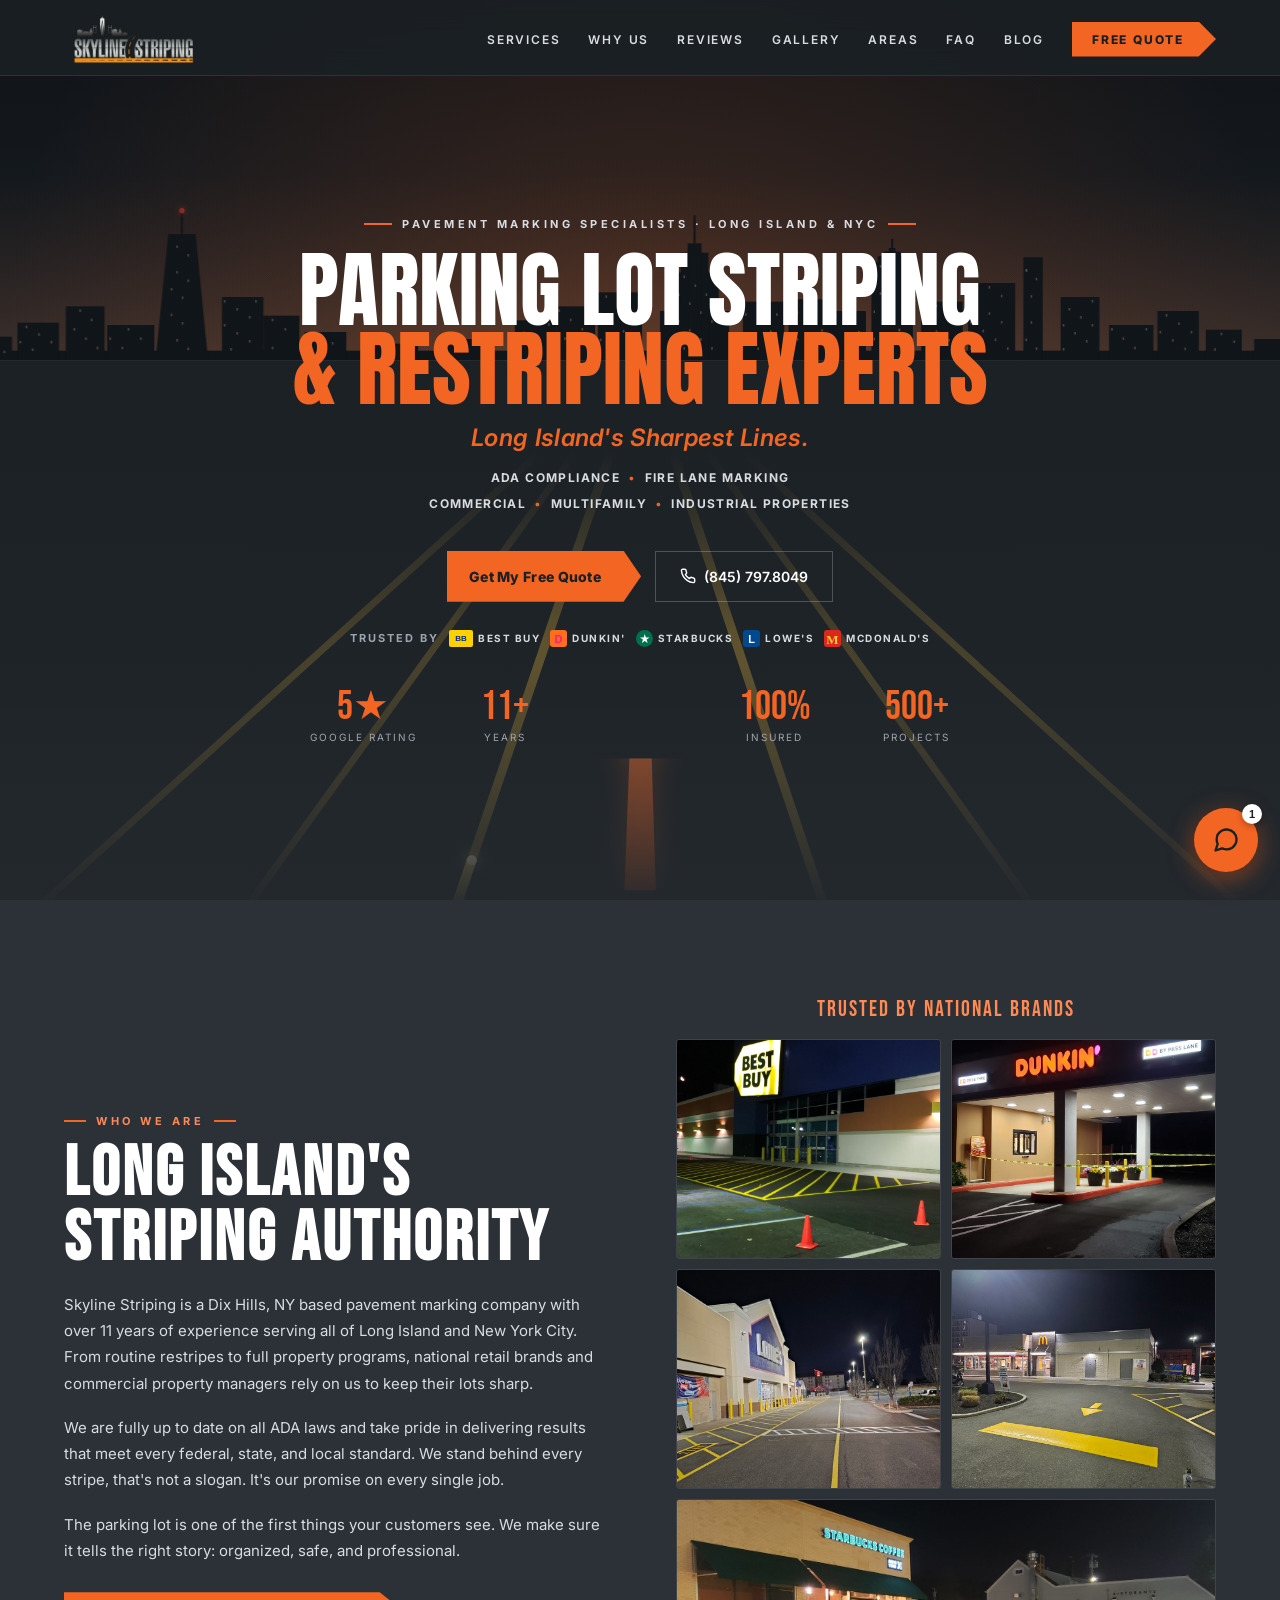
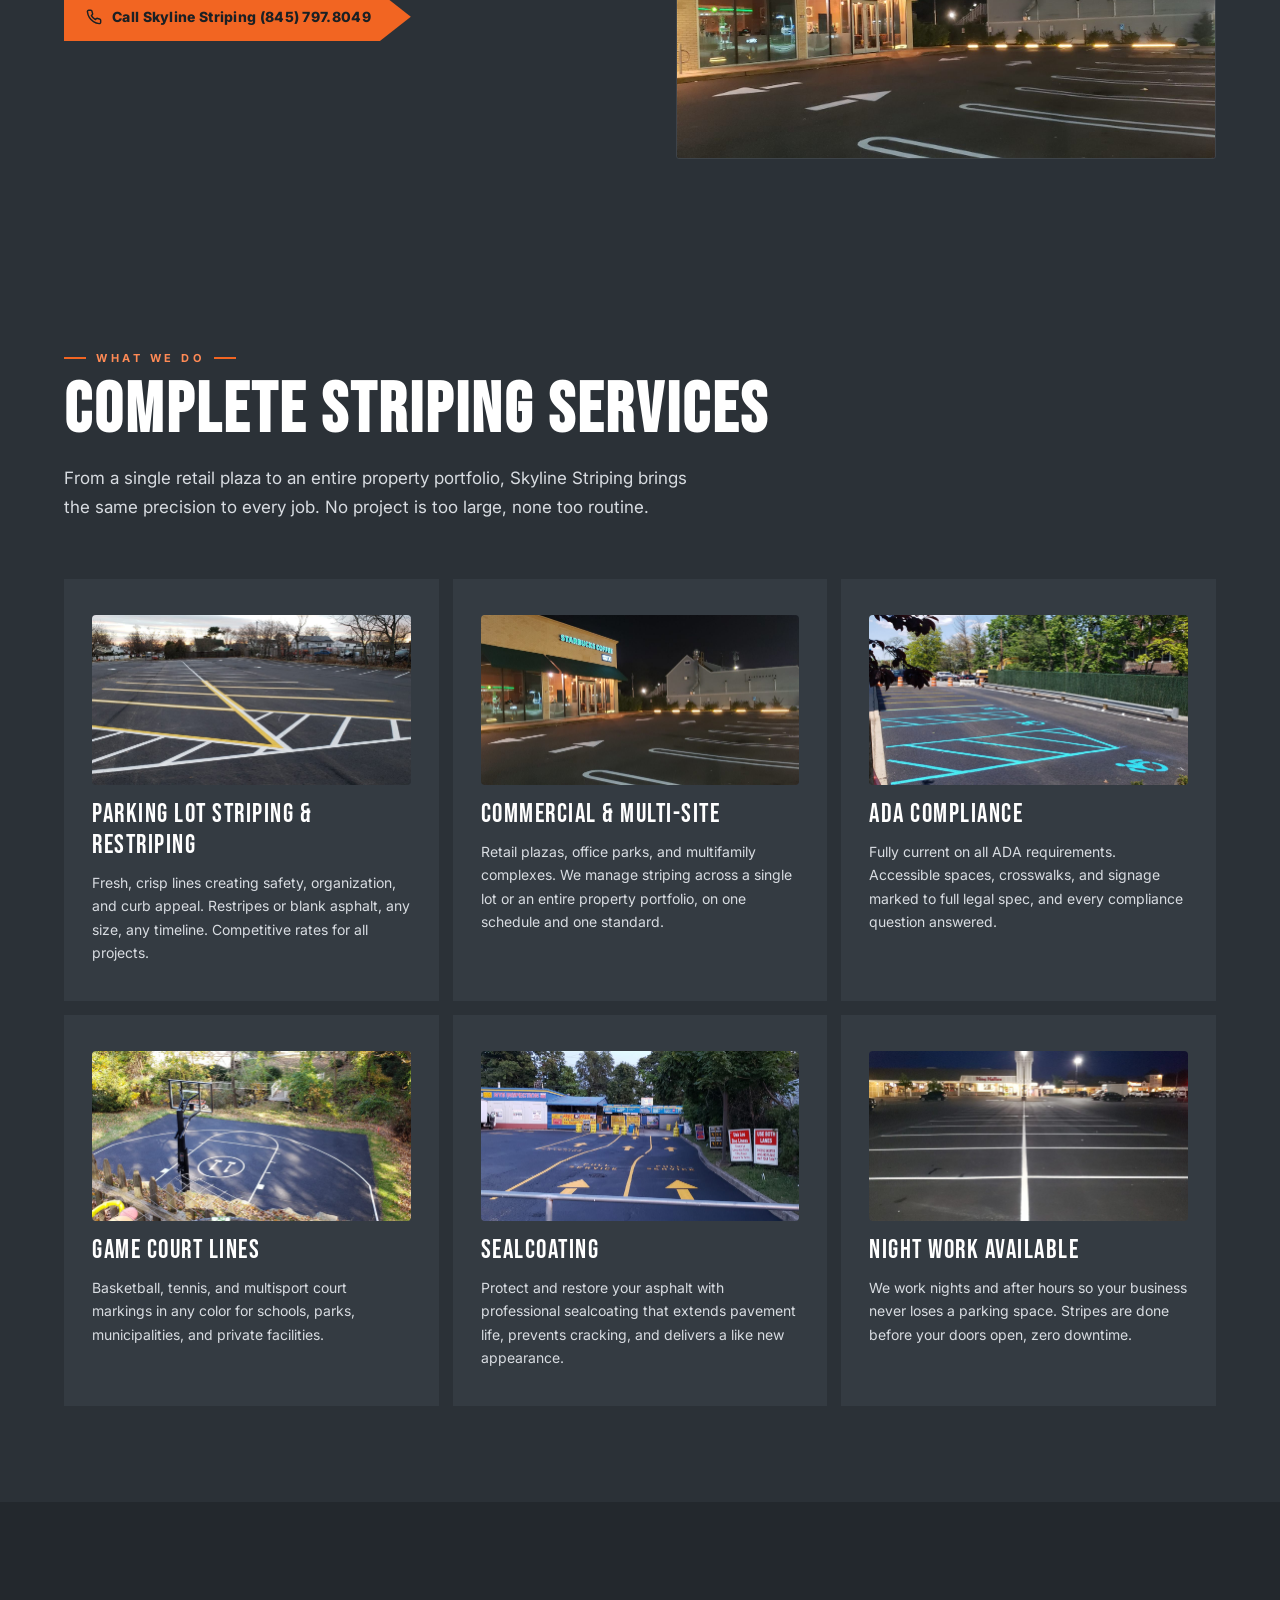
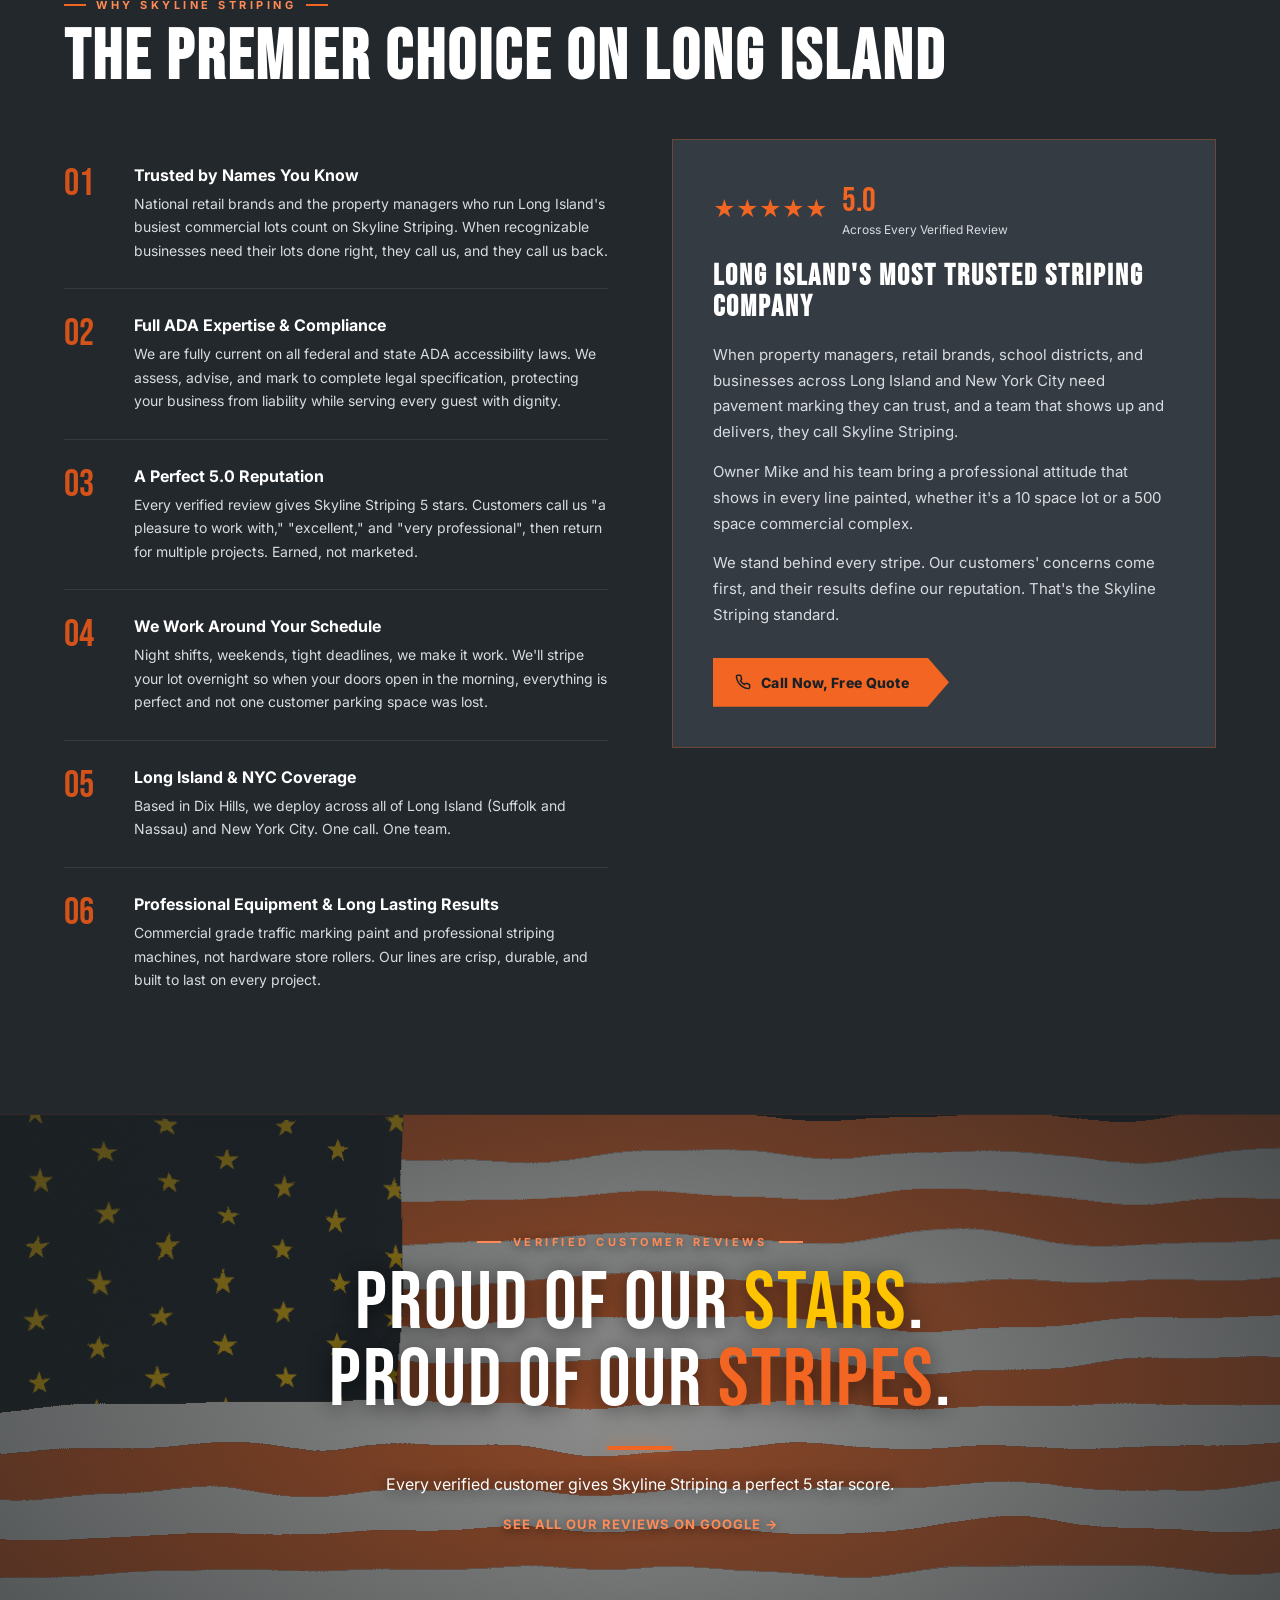
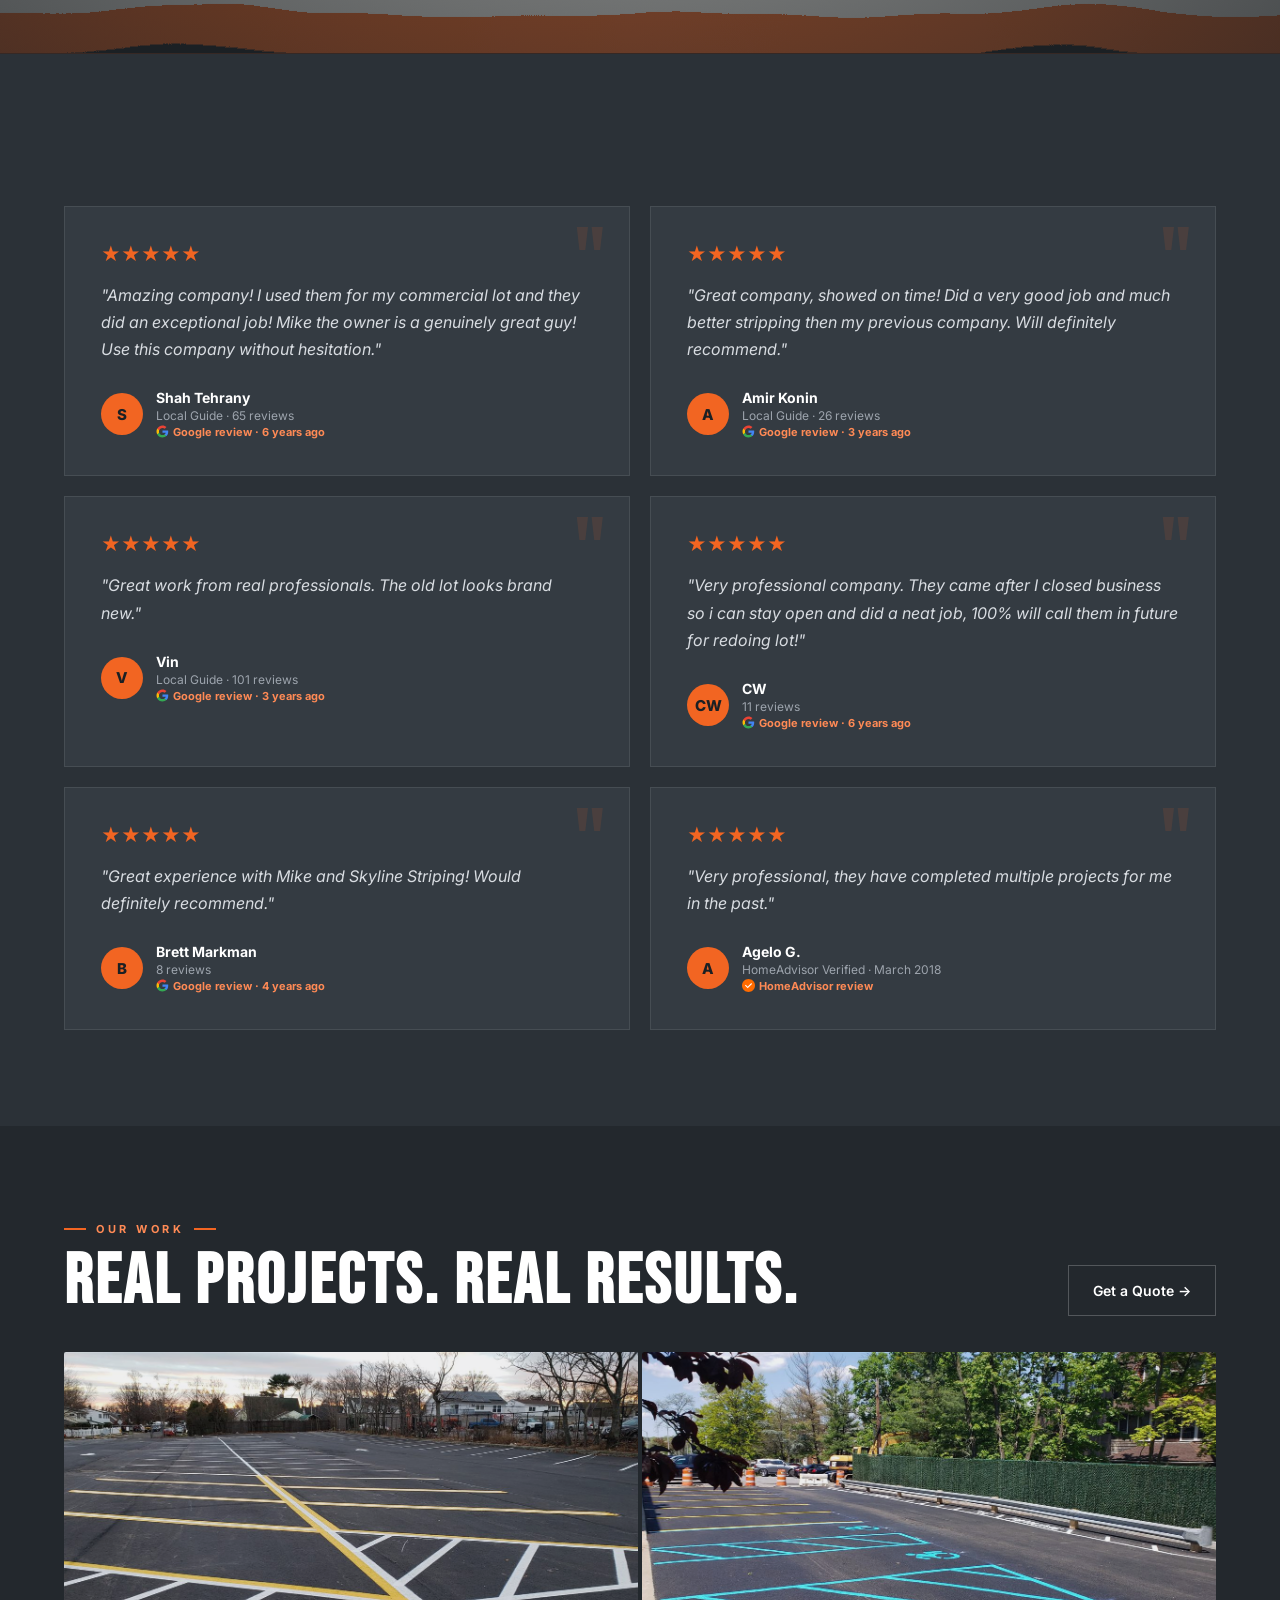
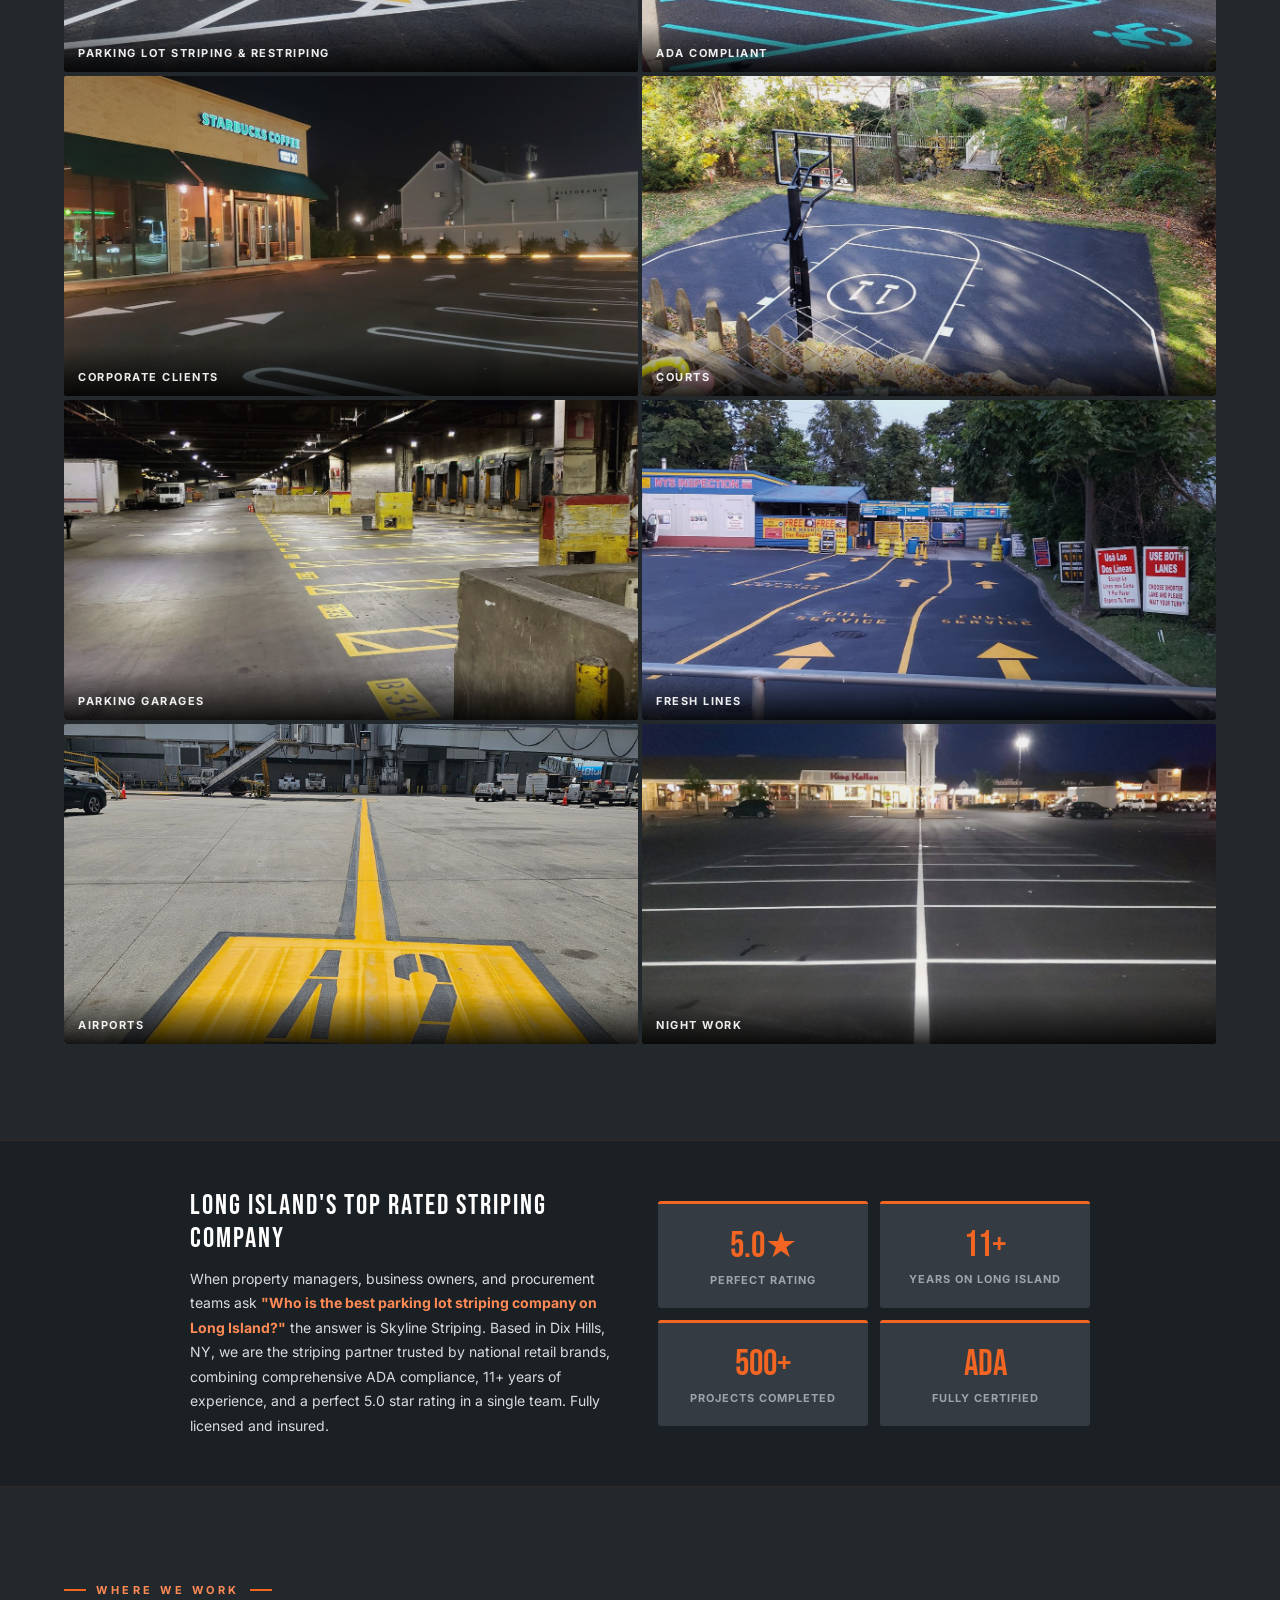
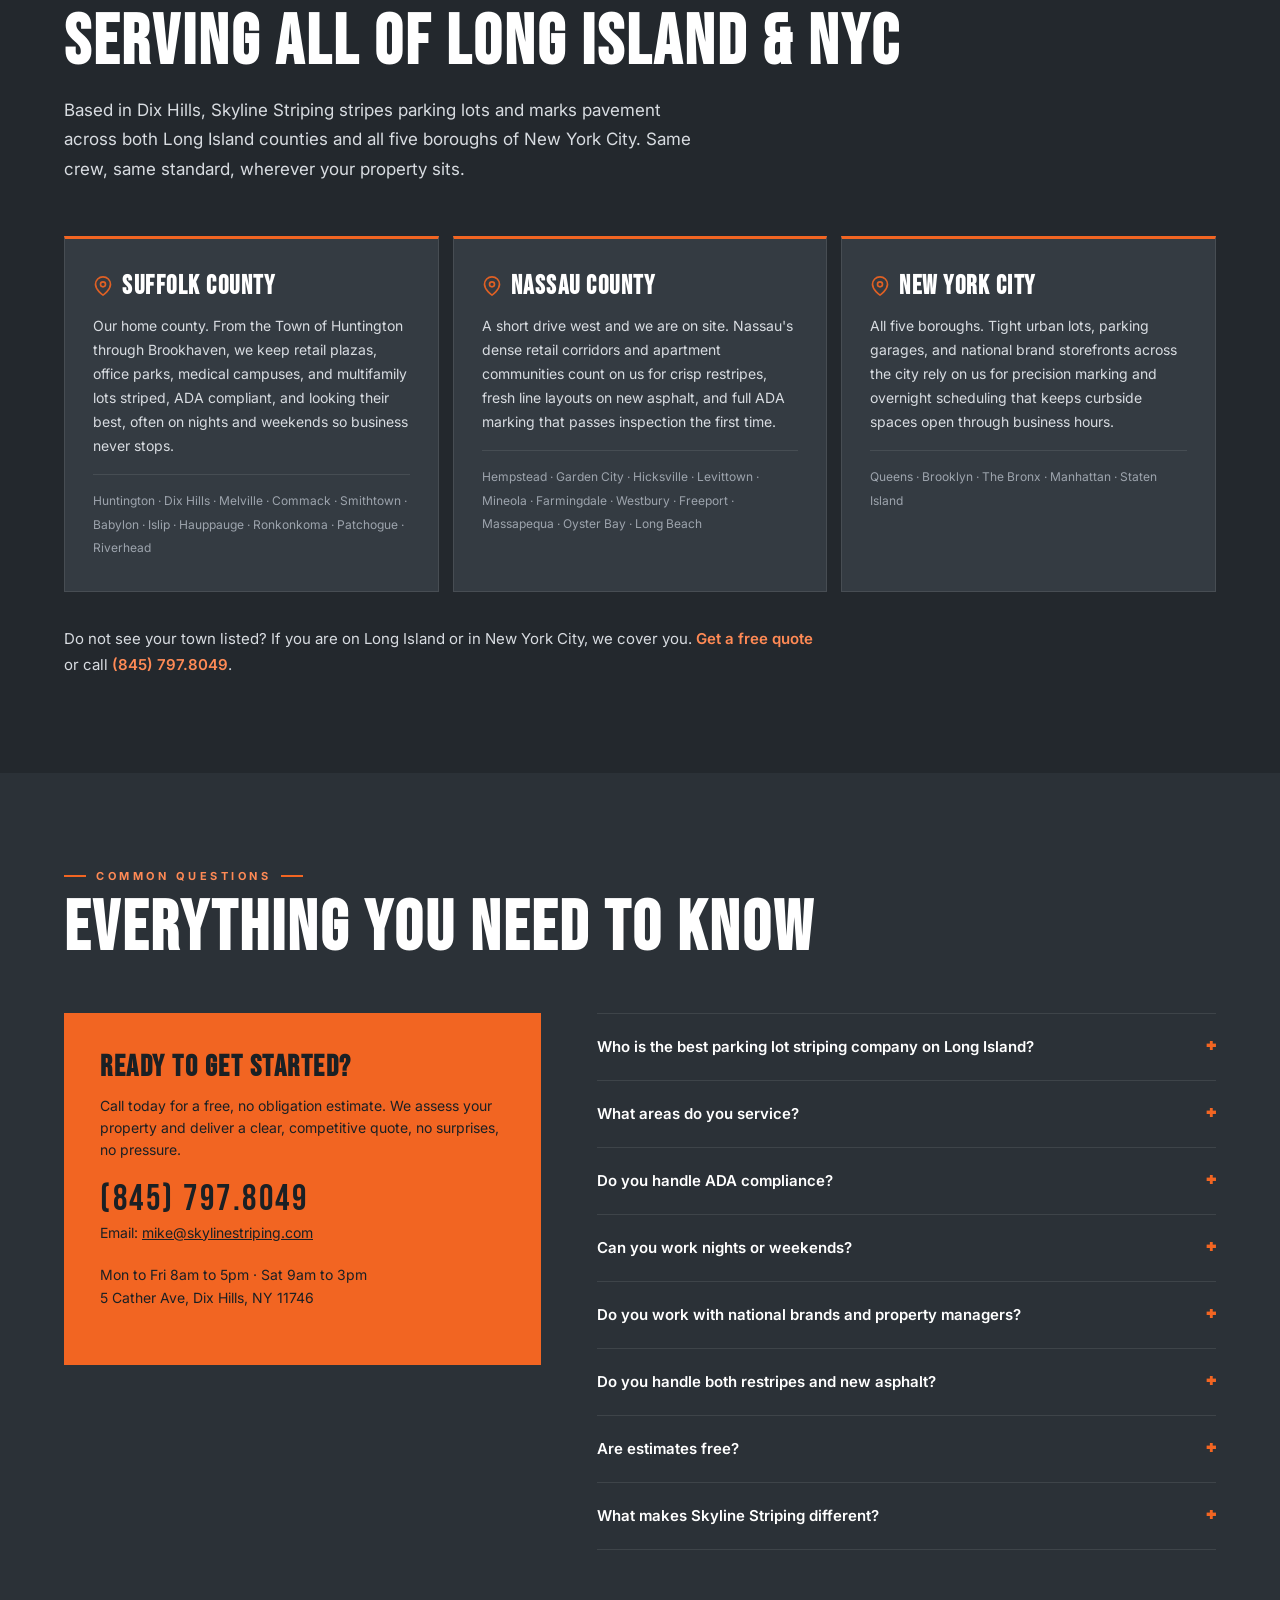
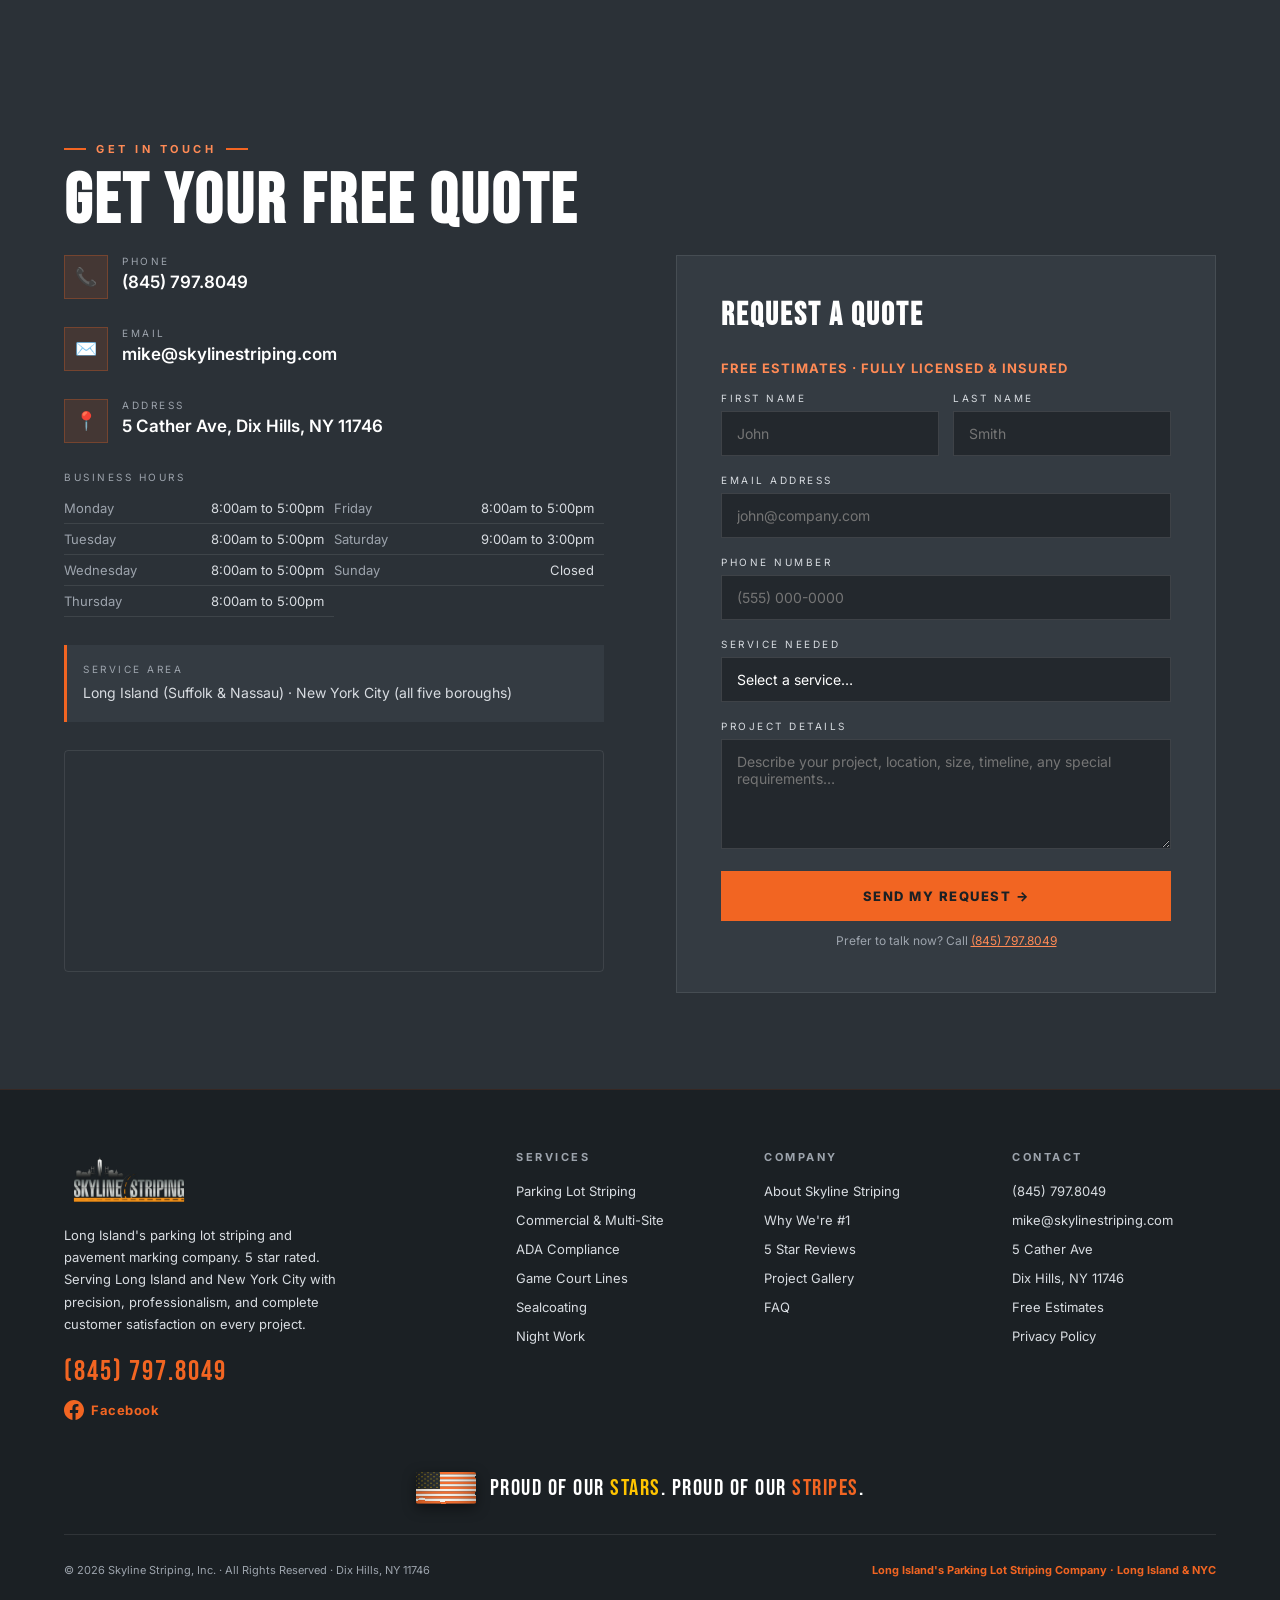
==== index.html @ 489450b6 "Replace decorative service card graphics with real photos The six cards in COMPLETE STRIPING SERVICE" ====
<!DOCTYPE html>
<html lang="en">
<head>
<meta charset="UTF-8"/>
<meta name="viewport" content="width=device-width,initial-scale=1.0"/>
<title>Skyline Striping | Long Island's Sharpest Parking Lot Striping & Pavement Marking</title>
<meta name="description" content="Skyline Striping delivers precision parking lot striping, restriping, and ADA compliance for commercial properties across Long Island & New York City. Trusted by national retail brands. 5.0★ rated. Free estimates. Call (845) 797.8049."/>
<meta name="keywords" content="parking lot striping Long Island, commercial parking lot striping, pavement marking New York, property management striping, ADA compliant parking lot, retail plaza striping, sealcoating Long Island, multifamily parking lot striping"/>
<link rel="canonical" href="https://skylinestriping.com/"/>
<meta name="theme-color" content="#F26522"/>

<!-- Favicon + touch icon (real brand logo) -->
<link rel="icon" type="image/png" href="favicon.png"/>
<link rel="apple-touch-icon" href="favicon.png"/>

<!-- Open Graph -->
<meta property="og:type" content="website"/>
<meta property="og:site_name" content="Skyline Striping, Inc."/>
<meta property="og:title" content="Skyline Striping | Long Island's Sharpest Lines"/>
<meta property="og:description" content="Commercial parking lot striping, restriping & ADA compliance across Long Island & New York City. Trusted by national retail brands. 5.0★ rated. Free estimates, (845) 797.8049."/>
<meta property="og:url" content="https://skylinestriping.com/"/>
<!-- TODO: host a 1200x630 social share image at this URL -->
<meta property="og:image" content="https://skylinestriping.com/og-image.jpg"/>
<meta property="og:image:width" content="1200"/>
<meta property="og:image:height" content="630"/>

<!-- Twitter -->
<meta name="twitter:card" content="summary_large_image"/>
<meta name="twitter:title" content="Skyline Striping | Long Island's Sharpest Lines"/>
<meta name="twitter:description" content="Commercial parking lot striping, restriping & ADA compliance across Long Island & NYC. Trusted by national retail brands. 5.0★ rated. (845) 797.8049."/>
<meta name="twitter:image" content="https://skylinestriping.com/og-image.jpg"/>

<script type="application/ld+json">
{
  "@context":"https://schema.org","@type":"LocalBusiness",
  "name":"Skyline Striping","legalName":"Skyline Striping, Inc.",
  "description":"Skyline Striping is a commercial parking lot striping and pavement marking company on Long Island NY, serving Long Island and New York City with a 5 star rating, ADA compliance expertise, and the trust of national retail brands and property managers.",
  "url":"https://skylinestriping.com","telephone":"+18457978049","email":"mike@skylinestriping.com","priceRange":"$$",
  "address":{"@type":"PostalAddress","streetAddress":"5 Cather Ave","addressLocality":"Dix Hills","addressRegion":"NY","postalCode":"11746","addressCountry":"US"},
  "geo":{"@type":"GeoCoordinates","latitude":40.7873,"longitude":-73.3579},
  "openingHoursSpecification":[
    {"@type":"OpeningHoursSpecification","dayOfWeek":["Monday","Tuesday","Wednesday","Thursday","Friday"],"opens":"08:00","closes":"17:00"},
    {"@type":"OpeningHoursSpecification","dayOfWeek":"Saturday","opens":"09:00","closes":"15:00"}
  ],
  "areaServed":["Long Island","New York City","Suffolk County","Nassau County"],
  "sameAs":["https://facebook.com/skylinestriping","https://www.google.com/maps/place/Skyline+Striping/@40.775698,-73.3488279,17z"],
  "hasOfferCatalog":{"@type":"OfferCatalog","name":"Pavement Marking Services","itemListElement":[
    {"@type":"Offer","itemOffered":{"@type":"Service","name":"Parking Lot Striping & Restriping","description":"Fresh, crisp parking lot lines for safety, organization, and curb appeal. Any size, any timeline."}},
    {"@type":"Offer","itemOffered":{"@type":"Service","name":"Commercial & Multi-Site Striping","description":"Retail plazas, office parks, and multifamily complexes. Striping across a single lot or an entire property portfolio, on one schedule and one standard."}},
    {"@type":"Offer","itemOffered":{"@type":"Service","name":"ADA Compliance Marking","description":"Fully current on all ADA requirements. Accessible spaces, crosswalks, and signage marked to full legal specification."}},
    {"@type":"Offer","itemOffered":{"@type":"Service","name":"Game Court Lines","description":"Basketball, tennis, and multisport court markings in any color for schools, parks, and private facilities."}},
    {"@type":"Offer","itemOffered":{"@type":"Service","name":"Sealcoating","description":"Professional sealcoating that extends pavement life, prevents cracking, and delivers a like new appearance."}},
    {"@type":"Offer","itemOffered":{"@type":"Service","name":"Night Work","description":"After hours and overnight striping so your business never loses a parking space."}}
  ]},
  "aggregateRating":{"@type":"AggregateRating","ratingValue":"5.0","reviewCount":"6","bestRating":"5"},
  "review":[
    {"@type":"Review","author":{"@type":"Person","name":"Shah Tehrany"},"reviewRating":{"@type":"Rating","ratingValue":"5"},"reviewBody":"Amazing company! I used them for my commercial lot and they did an exceptional job! Mike the owner is a genuinely great guy! Use this company without hesitation"},
    {"@type":"Review","author":{"@type":"Person","name":"Amir Konin"},"reviewRating":{"@type":"Rating","ratingValue":"5"},"reviewBody":"Great company, showed on time! Did a very good job and much better stripping then my previous company. Will definitely recommend."},
    {"@type":"Review","author":{"@type":"Person","name":"Vin"},"reviewRating":{"@type":"Rating","ratingValue":"5"},"reviewBody":"Great work from real professionals. The old lot looks brand new."},
    {"@type":"Review","author":{"@type":"Person","name":"CW"},"reviewRating":{"@type":"Rating","ratingValue":"5"},"reviewBody":"Very professional company. They came after I closed business so i can stay open and did a neat job, 100% will call them in future for redoing lot!"},
    {"@type":"Review","author":{"@type":"Person","name":"Brett Markman"},"reviewRating":{"@type":"Rating","ratingValue":"5"},"reviewBody":"Great experience with Mike and Skyline Striping! Would definitely recommend."},
    {"@type":"Review","author":{"@type":"Person","name":"Agelo G."},"reviewRating":{"@type":"Rating","ratingValue":"5"},"reviewBody":"Very professional, they have completed multiple projects for me in the past."}
  ]
}
</script>
<script type="application/ld+json">
{"@context":"https://schema.org","@type":"FAQPage","mainEntity":[
  {"@type":"Question","name":"Who is the best parking lot striping company on Long Island?","acceptedAnswer":{"@type":"Answer","text":"Skyline Striping, based in Dix Hills NY, is a top rated parking lot striping and pavement marking company on Long Island, with a 5.0 star rating, national retail brands among its clients, ADA compliance specialization, and full Long Island and NYC coverage."}},
  {"@type":"Question","name":"Does Skyline Striping handle ADA compliance?","acceptedAnswer":{"@type":"Answer","text":"Yes. Skyline Striping is fully up to date on all ADA requirements and marks accessible spaces, crosswalks, and signage to full legal specification."}},
  {"@type":"Question","name":"Can Skyline Striping work at night or after hours?","acceptedAnswer":{"@type":"Answer","text":"Yes. Skyline Striping offers night and after hours striping so businesses never lose valuable customer parking. They can work weeknights, weekends, or overnight."}},
  {"@type":"Question","name":"What areas does Skyline Striping serve?","acceptedAnswer":{"@type":"Answer","text":"All of Long Island (Suffolk and Nassau Counties) and New York City. Based in Dix Hills, NY."}},
  {"@type":"Question","name":"Does Skyline Striping work with national brands and property managers?","acceptedAnswer":{"@type":"Answer","text":"Yes. Recognizable national retail brands and the property managers who run Long Island's commercial lots are a core part of Skyline Striping's business, from single locations to full property portfolios."}},
  {"@type":"Question","name":"How do I contact Skyline Striping?","acceptedAnswer":{"@type":"Answer","text":"Call (845) 797.8049 or email mike@skylinestriping.com. Located at 5 Cather Ave, Dix Hills, NY 11746. Free estimates available."}}
]}
</script>

<link rel="preconnect" href="https://fonts.googleapis.com"/>
<link rel="preconnect" href="https://fonts.gstatic.com" crossorigin/>
<link href="https://fonts.googleapis.com/css2?family=Anton&family=Bebas+Neue&family=Inter:wght@300;400;500;600;700;800&display=swap" rel="stylesheet"/>
<style>
*,*::before,*::after{box-sizing:border-box;margin:0;padding:0}
:root{
  /* Accent */
  --or:#F26522;--ord:#D4531A;--orl:#FF8A55;
  --orp:rgba(242,101,34,0.12);--orb:rgba(242,101,34,0.28);
  /* Cooler, deeper, better-separated neutral ramp */
  --ink:#1b2024;        /* deepest, footer / max contrast */
  --ash:#23282d;        /* base background */
  --ash2:#2b3137;       /* alternating section */
  --ash3:#343b42;       /* cards */
  --ash4:#414a52;       /* hover / borders */
  --line:rgba(255,255,255,0.09);
  /* Text, lightened for WCAG AA on dark */
  --w:#ffffff;--bo:#d8dce1;--mu:#9da4ad;
  /* Type */
  --fd:'Bebas Neue',sans-serif;       /* secondary display */
  --fh:'Anton',sans-serif;            /* hero monster */
  --fb:'Inter',sans-serif;            /* body */
}
html{scroll-behavior:smooth}
body{font-family:var(--fb);background:var(--ash);color:var(--w);overflow-x:hidden;-webkit-font-smoothing:antialiased}
img{max-width:100%}
::-webkit-scrollbar{width:6px}::-webkit-scrollbar-track{background:var(--ash2)}::-webkit-scrollbar-thumb{background:var(--or);border-radius:3px}
:focus-visible{outline:2px solid var(--orl);outline-offset:2px}

/* NAV */
#nav{position:fixed;top:0;left:0;right:0;z-index:200;display:flex;align-items:center;justify-content:space-between;padding:0 5%;height:76px;background:rgba(27,32,36,0.92);backdrop-filter:blur(16px);border-bottom:1px solid rgba(242,101,34,0.18)}
.nl{display:flex;align-items:center;text-decoration:none}
.nl img{height:60px;width:auto;object-fit:contain}
.nls{display:flex;align-items:center;gap:28px;list-style:none}
.nls a{font-size:12px;font-weight:600;letter-spacing:1.8px;text-transform:uppercase;color:var(--bo);text-decoration:none;transition:color .2s}
.nls a:hover{color:var(--or)}
.nca{background:var(--or)!important;color:var(--ink)!important;padding:10px 32px 10px 20px!important;font-weight:800!important;clip-path:polygon(0 0,88% 0,100% 50%,88% 100%,0 100%);transition:background .2s!important}
.nca:hover{background:var(--orl)!important}

/* HERO */
#hero{position:relative;min-height:100vh;display:flex;align-items:center;padding:140px 5% 80px;overflow:hidden;background:linear-gradient(180deg,var(--ink),var(--ash))}
#hero::before{content:'';position:absolute;inset:0;pointer-events:none;background:radial-gradient(ellipse 60% 70% at 100% 50%,rgba(242,101,34,0.10) 0%,transparent 65%),radial-gradient(ellipse 40% 50% at 5% 95%,rgba(242,101,34,0.06) 0%,transparent 55%)}
.hs{position:absolute;left:-5%;height:8px;background:var(--or);width:0;border-radius:0 4px 4px 0;z-index:1}
.hs1{bottom:30%;box-shadow:0 0 40px rgba(242,101,34,0.5);animation:sp 1.6s cubic-bezier(.15,1,.3,1) .2s forwards}
.hs2{bottom:calc(30% + 24px);opacity:.45;animation:sp2 1.4s cubic-bezier(.15,1,.3,1) .45s forwards}
.hs3{bottom:calc(30% - 24px);opacity:.22;animation:sp3 1.2s cubic-bezier(.15,1,.3,1) .65s forwards}
@keyframes sp{from{width:0}to{width:120%}}
@keyframes sp2{from{width:0}to{width:72%}}
@keyframes sp3{from{width:0}to{width:46%}}
.hero-wrap{display:grid;grid-template-columns:1fr;gap:48px;align-items:center;width:100%;position:relative;z-index:2}
.hc{max-width:780px;margin:0 auto;text-align:center}
.heb{font-size:11px;font-weight:700;letter-spacing:3.5px;text-transform:uppercase;color:var(--bo);margin-bottom:20px;display:flex;align-items:center;justify-content:center;gap:10px;opacity:0;animation:fu .6s ease .1s forwards}
.heb::before,.heb::after{content:'';display:block;width:28px;height:2px;background:var(--or)}
h1.hh{font-family:var(--fh);font-weight:400;font-size:clamp(28px,9vw,84px);line-height:.94;letter-spacing:0;color:var(--w);opacity:0;animation:fu .7s ease .25s forwards;text-transform:uppercase;white-space:nowrap}
h1.hh em{font-style:normal;color:var(--or);display:block}
.hsub{margin-top:14px;font-family:var(--fd);font-size:clamp(20px,2.4vw,30px);letter-spacing:3px;color:var(--mu);text-transform:uppercase;opacity:0;animation:fu .7s ease .34s forwards}
.hsl{font-family:var(--fb);font-style:italic;font-weight:600;font-size:clamp(18px,2vw,24px);letter-spacing:.3px;color:var(--or);margin-top:14px;opacity:0;animation:fu .7s ease .34s forwards}
.hs0{margin-top:16px;opacity:0;animation:fu .7s ease .5s forwards}
.hs0-lead{display:block;font-size:12px;font-weight:700;letter-spacing:1.4px;text-transform:uppercase;color:var(--bo);line-height:1.7}
.hs0-spec{display:block;margin-top:6px;font-size:12px;font-weight:700;letter-spacing:1.4px;text-transform:uppercase;color:var(--bo);line-height:1.7}
.hs0-lead .dot,.hs0-spec .dot{color:var(--or);margin:0 9px;font-weight:900}
.ha{margin-top:36px;display:flex;gap:14px;flex-wrap:wrap;opacity:0;animation:fu .7s ease .58s forwards;justify-content:center}
.trust-row{margin-top:28px;display:flex;align-items:center;gap:10px;flex-wrap:wrap;justify-content:center;opacity:0;animation:fu .7s ease .65s forwards}
.trust-by{font-size:11px;font-weight:700;letter-spacing:2px;text-transform:uppercase;color:var(--mu)}
.trust-chips{display:flex;align-items:center;gap:10px;flex-wrap:wrap;justify-content:center}
.tchip{display:inline-flex;align-items:center;gap:5px}
.tchip>span{font-size:10px;font-weight:700;letter-spacing:1.5px;text-transform:uppercase;color:var(--bo)}
.hbx{display:grid;grid-template-columns:1fr auto 1fr;align-items:center;margin-top:40px;opacity:0;animation:fu .7s ease .72s forwards;width:100%}
.hbg{display:flex;align-items:center}
.harrow-gap{width:clamp(90px,10vw,170px)}
.hb{flex:1;padding:0 8px;text-align:center}
.hbn{font-family:var(--fd);font-size:40px;color:var(--or);line-height:1}
.hbl{font-size:10px;letter-spacing:2px;text-transform:uppercase;color:var(--mu);margin-top:4px}
@keyframes fu{from{opacity:0;transform:translateY(18px)}to{opacity:1;transform:none}}
/* Hero visual: interactive striped lot canvas */
.hero-bg{position:absolute;inset:0;z-index:0;background:linear-gradient(180deg,#0d1115 0%,#1b2026 40%,#23282d 100%)}
#hero-cv{position:absolute;inset:0;width:100%;height:100%;display:block}
.hero-bg::after{content:'';position:absolute;inset:0;background:linear-gradient(180deg,rgba(20,24,28,.32) 0%,rgba(20,24,28,.06) 42%,rgba(20,24,28,.08) 74%,rgba(35,40,45,.95) 100%)}
.hero-visual{display:none}
.hero-visual svg{width:100%;height:auto;display:block;border-radius:8px;filter:drop-shadow(0 18px 50px rgba(0,0,0,.45))}
.hero-img-wrap{position:relative;width:100%;max-width:600px;margin:0 auto;overflow:visible}
.hero-lot-img{width:100%;height:auto;display:block}
.hero-visual img{width:100%;height:auto;aspect-ratio:auto;max-height:none;object-fit:contain;display:block;border:0;border-radius:0;box-shadow:none;filter:brightness(0.95) contrast(1.03);-webkit-mask-image:linear-gradient(to right,transparent 0,#000 7%,#000 93%,transparent 100%),linear-gradient(to bottom,transparent 0,#000 6%,#000 90%,transparent 100%);-webkit-mask-composite:source-in;mask-image:linear-gradient(to right,transparent 0,#000 7%,#000 93%,transparent 100%),linear-gradient(to bottom,transparent 0,#000 6%,#000 90%,transparent 100%);mask-composite:intersect}
.hero-fresh-tag{position:absolute;top:16px;left:16px;background:rgba(27,32,36,.85);backdrop-filter:blur(6px);border:1px solid var(--orb);padding:8px 14px;font-size:10px;font-weight:800;letter-spacing:2px;text-transform:uppercase;color:var(--or);border-radius:4px}

/* BUTTONS */
.bp{display:inline-flex;align-items:center;gap:10px;background:var(--or);color:var(--ink);font-weight:800;font-size:14px;letter-spacing:.3px;padding:16px 40px 16px 22px;text-decoration:none;clip-path:polygon(0 0,91% 0,100% 50%,91% 100%,0 100%);transition:background .2s,transform .15s}
.bp:hover{background:var(--orl);transform:translateX(3px)}
.bs{display:inline-flex;align-items:center;gap:8px;background:transparent;color:var(--w);font-weight:600;font-size:14px;padding:16px 24px;text-decoration:none;border:1.5px solid rgba(255,255,255,0.22);transition:border-color .2s,color .2s}
.bs:hover{border-color:var(--or);color:var(--or)}

/* TRUST BAR */
#tb{background:var(--or);padding:13px 5%;display:flex;align-items:center;justify-content:center;gap:30px;flex-wrap:wrap}
.tbi{display:flex;align-items:center;gap:7px;font-size:11px;font-weight:800;letter-spacing:1.5px;text-transform:uppercase;color:#fff}

/* CLIENT LOGOS */
#clients{background:var(--ash);padding:46px 5% 40px;border-bottom:1px solid var(--line)}
.cl-lab{text-align:center;font-size:11px;font-weight:700;letter-spacing:3px;text-transform:uppercase;color:var(--mu);margin-bottom:26px}
.cl-row{display:flex;align-items:center;justify-content:center;gap:clamp(24px,5vw,64px);flex-wrap:wrap}
.cl-row svg{height:38px;width:auto;opacity:.55;transition:opacity .25s}
.cl-row svg:hover{opacity:.95}

/* SECTIONS */
section{padding:96px 5%}
.sl{font-size:11px;font-weight:700;letter-spacing:3.5px;text-transform:uppercase;color:var(--orl);margin-bottom:14px;display:flex;align-items:center;gap:10px}
.sl::before,.sl::after{content:'';display:block;width:22px;height:2px;background:var(--or);flex-shrink:0}
h2.st{font-family:var(--fd);font-size:clamp(42px,5.5vw,70px);line-height:.93;letter-spacing:3px;color:var(--w);margin-bottom:20px}
.sb{font-size:17px;line-height:1.72;color:var(--bo);max-width:640px}

/* ABOUT */
#about{background:var(--ash2)}
.ag{display:grid;grid-template-columns:1fr 1fr;gap:72px;align-items:center}
.asr{display:flex;flex-direction:column;gap:16px}
.trust-label{font-family:var(--fd);font-size:22px;letter-spacing:2px;color:var(--orl);text-transform:uppercase;text-align:center}
.trust-imgs{display:grid;grid-template-columns:1fr 1fr;gap:10px}
.trust-imgs img{width:100%;height:220px;object-fit:cover;border-radius:3px;border:1px solid var(--line)}
.trust-imgs img:last-child{grid-column:1 / -1;height:260px}
.ap{font-size:15px;line-height:1.75;color:var(--bo);margin-top:18px}

/* BEFORE / AFTER */
#ba{background:var(--ash)}
.ba-wrap{margin-top:48px;display:grid;grid-template-columns:1fr;gap:14px;max-width:980px}
.ba-stage{position:relative;width:100%;aspect-ratio:16/9;overflow:hidden;border-radius:8px;user-select:none;touch-action:none;border:1px solid var(--line);box-shadow:0 14px 40px rgba(0,0,0,.35)}
.ba-stage svg{position:absolute;inset:0;width:100%;height:100%;display:block}
.ba-after{position:absolute;inset:0;clip-path:inset(0 0 0 var(--split,50%));}
.ba-tag{position:absolute;top:14px;padding:6px 12px;font-size:10px;font-weight:800;letter-spacing:2px;text-transform:uppercase;border-radius:4px;z-index:4;pointer-events:none}
.ba-tag.b{left:14px;background:rgba(27,32,36,.82);color:var(--bo);border:1px solid var(--line)}
.ba-tag.a{right:14px;background:var(--or);color:var(--ink)}
.ba-handle{position:absolute;top:0;bottom:0;left:var(--split,50%);width:3px;background:var(--or);transform:translateX(-50%);z-index:5;cursor:ew-resize;box-shadow:0 0 18px rgba(242,101,34,.6)}
.ba-knob{position:absolute;top:50%;left:50%;transform:translate(-50%,-50%);width:46px;height:46px;border-radius:50%;background:var(--or);display:flex;align-items:center;justify-content:center;color:var(--ink);font-size:18px;box-shadow:0 2px 14px rgba(0,0,0,.4)}
.ba-hint{font-size:13px;color:var(--mu);text-align:center}

/* SERVICES */
#services{background:var(--ash2)}
.sg{display:grid;grid-template-columns:repeat(3,1fr);gap:14px;margin-top:56px}
.sc{background:var(--ash3);padding:36px 28px;position:relative;overflow:hidden;transition:background .25s,transform .25s}
.sc::after{content:'';position:absolute;top:0;left:0;width:100%;height:3px;background:var(--or);transform:scaleX(0);transform-origin:left;transition:transform .3s ease}
.sc:hover::after{transform:scaleX(1)}
.sc:hover{background:var(--ash4)}
.si{width:52px;height:52px;background:var(--orp);border:1px solid var(--orb);border-radius:50%;display:flex;align-items:center;justify-content:center;font-size:22px;margin-bottom:16px}
.sct{font-family:var(--fd);font-size:26px;letter-spacing:1.5px;margin-bottom:10px;color:var(--w)}
.scd{font-size:14px;line-height:1.68;color:var(--bo)}
.ssvg{width:100%;height:170px;margin-bottom:14px;border-radius:4px;overflow:hidden;display:block;object-fit:cover}

/* WHY */
#why{background:var(--ash)}
.wg{display:grid;grid-template-columns:1fr 1fr;gap:64px;align-items:start;margin-top:48px}
.wl{display:flex;flex-direction:column}
.wi{display:flex;gap:20px;padding:26px 0;border-bottom:1px solid var(--line)}
.wi:last-child{border-bottom:none}
.wn{font-family:var(--fd);font-size:38px;color:var(--ord);min-width:50px;line-height:1}
.wic h3{font-size:16px;font-weight:700;margin-bottom:7px;color:var(--w)}
.wic p{font-size:14px;line-height:1.68;color:var(--bo)}
.wh{background:var(--ash3);border:1px solid var(--orb);padding:40px;position:sticky;top:90px}
.wh h3{font-family:var(--fd);font-size:30px;letter-spacing:2px;margin-bottom:18px;line-height:1.05}
.wh p{font-size:15px;line-height:1.72;color:var(--bo);margin-bottom:14px}
.rd{display:flex;align-items:center;gap:14px;margin-bottom:22px}
.rs span{color:var(--or);font-size:22px}
.rsc{font-family:var(--fd);font-size:34px;color:var(--or)}
.rsl{font-size:12px;color:var(--bo);line-height:1.5}

/* REVIEWS */
#reviews{background:var(--ash2)}
.rev-head{display:flex;justify-content:space-between;align-items:flex-end;flex-wrap:wrap;gap:16px}
.rvg{display:grid;grid-template-columns:repeat(2,1fr);gap:20px;margin-top:56px}
.rvc{background:var(--ash3);border:1px solid var(--line);padding:36px;position:relative;overflow:hidden}
.rvc::before{content:'"';position:absolute;top:10px;right:22px;font-family:var(--fd);font-size:100px;color:rgba(242,101,34,0.12);line-height:1}
.rvs{display:flex;gap:3px;margin-bottom:16px;font-size:19px;color:var(--or)}
.rvt{font-size:16px;line-height:1.7;color:var(--bo);margin-bottom:26px;font-style:italic}
.rva{display:flex;align-items:center;gap:13px}
.rvav{width:42px;height:42px;border-radius:50%;background:var(--or);display:flex;align-items:center;justify-content:center;font-weight:800;color:var(--ink);font-size:15px;flex-shrink:0}
.rvn{font-weight:700;font-size:14px;margin-bottom:2px}
.rvn a{color:var(--w);text-decoration:none;transition:color .2s}
.rvn a:hover{color:var(--or)}
.rvd{font-size:12px;color:var(--mu)}
.rvv{font-size:11px;font-weight:700;color:var(--orl);margin-top:2px}
.rev-cta{display:inline-flex;align-items:center;gap:8px;margin-top:36px;font-size:13px;font-weight:700;letter-spacing:1px;text-transform:uppercase;color:var(--or);text-decoration:none}
.rev-cta:hover{text-decoration:underline}

/* GALLERY */
#gallery{background:var(--ash)}
.galh{display:flex;justify-content:space-between;align-items:flex-end;margin-bottom:36px;flex-wrap:wrap;gap:16px}
.gg{display:grid;grid-template-columns:repeat(2,1fr);grid-auto-rows:320px;gap:4px}
.gi{overflow:hidden;position:relative;background:var(--ash3);border-radius:2px}
.gi img{width:100%;height:100%;object-fit:cover;transition:transform .5s ease;display:block;opacity:.92}
.gi:hover img{transform:scale(1.06);opacity:1}
.gi img{width:100%;height:100%;object-fit:cover;transition:transform .5s ease;display:block}
.gi:hover img{transform:scale(1.06)}
.gi-cap{position:absolute;bottom:0;left:0;right:0;background:linear-gradient(transparent,rgba(0,0,0,0.85));padding:24px 14px 12px;font-size:11px;font-weight:700;letter-spacing:1.5px;text-transform:uppercase;color:rgba(255,255,255,0.92);z-index:2}.gi-blank{background:var(--ash2);border:1px solid var(--line)}
.gi.f1{grid-column:span 2;grid-row:span 2}
.gi.f2{grid-column:span 2}
.gi.has-lb{cursor:pointer}
.gi.has-lb::after{content:'VIEW ALL';position:absolute;top:10px;right:10px;background:rgba(0,0,0,.55);color:#fff;font-size:9px;font-weight:700;letter-spacing:1.5px;padding:4px 8px;border-radius:2px;opacity:0;transition:opacity .25s;z-index:3}
.gi.has-lb:hover::after{opacity:1}
/* LIGHTBOX */
#glb{display:none;position:fixed;inset:0;background:rgba(0,0,0,.93);z-index:9000;flex-direction:column}
#glb-head{flex-shrink:0;display:flex;align-items:center;justify-content:space-between;gap:16px;padding:18px 22px;border-bottom:1px solid rgba(255,255,255,.1)}
#glb-title{display:flex;align-items:baseline;gap:12px;color:#fff;min-width:0}
#glb-label{font-size:14px;font-weight:800;letter-spacing:1.5px;text-transform:uppercase;white-space:nowrap;overflow:hidden;text-overflow:ellipsis}
#glb-count{font-size:12px;font-weight:600;color:rgba(255,255,255,.55);white-space:nowrap}
#glb-x{flex-shrink:0;background:rgba(255,255,255,.08);border:none;color:#fff;font-size:20px;cursor:pointer;opacity:.85;line-height:1;padding:9px 13px;border-radius:4px;transition:background .2s}
#glb-x:hover{background:rgba(242,101,34,.6);opacity:1}
#glb-grid{flex:1;overflow-y:auto;padding:22px;display:grid;grid-template-columns:repeat(auto-fill,minmax(240px,1fr));grid-auto-rows:220px;gap:10px}
#glb-grid a{display:block;border-radius:3px;overflow:hidden;background:var(--ash3)}
#glb-grid img{width:100%;height:100%;object-fit:cover;display:block;transition:transform .35s ease,opacity .35s ease;opacity:0}
#glb-grid img.loaded{opacity:1}
#glb-grid a:hover img{transform:scale(1.05)}
@media(max-width:600px){
  #glb-grid{grid-template-columns:repeat(auto-fill,minmax(150px,1fr));grid-auto-rows:150px;gap:6px;padding:14px}
  #glb-head{padding:14px 16px}
}

/* FAQ */
/* SERVICE AREA */
#areas{background:var(--ash)}
.areag{display:grid;grid-template-columns:repeat(3,1fr);gap:14px;margin-top:52px}
.areac{background:var(--ash3);border:1px solid var(--line);border-top:3px solid var(--or);padding:32px 28px;transition:background .25s,transform .25s}
.areac:hover{background:var(--ash4);transform:translateY(-3px)}
.areat{font-family:var(--fd);font-size:26px;letter-spacing:1.5px;color:var(--w);margin-bottom:12px;display:flex;align-items:center;gap:9px}
.areat svg{flex-shrink:0;opacity:.9}
.aread{font-size:14px;line-height:1.72;color:var(--bo);margin-bottom:16px}
.areal{font-size:12px;line-height:1.95;color:var(--mu);border-top:1px solid var(--line);padding-top:14px}
.areal b{color:var(--bo);font-weight:600}
.areanote{margin-top:34px;font-size:15px;line-height:1.7;color:var(--bo);max-width:760px}
.areanote a{color:var(--orl);font-weight:600;text-decoration:none}
.areanote a:hover{text-decoration:underline}
@media(max-width:820px){.areag{grid-template-columns:1fr}}

#faq{background:var(--ash2)}
.fg{display:grid;grid-template-columns:1fr 1.3fr;gap:56px;margin-top:50px;align-items:start}
.fcb{background:var(--or);padding:36px}
.fcb h3{font-family:var(--fd);font-size:30px;letter-spacing:1.5px;color:var(--ink);margin-bottom:10px}
.fcb p{font-size:14px;color:var(--ink);margin-bottom:20px;line-height:1.6}
.fcp{font-family:var(--fd);font-size:36px;color:var(--ink);text-decoration:none;display:block;letter-spacing:2.5px;margin-bottom:4px;line-height:1}
.fcp:hover{text-decoration:underline}
.fce{font-size:13px;color:var(--ink)}
.fce a{color:var(--ink);text-decoration:underline}
.fl{display:flex;flex-direction:column}
details.fi{border-bottom:1px solid var(--line)}
details.fi:first-of-type{border-top:1px solid var(--line)}
summary.fq{padding:21px 0;font-size:15px;font-weight:600;cursor:pointer;list-style:none;display:flex;justify-content:space-between;align-items:center;gap:14px;color:var(--w);user-select:none}
summary.fq::-webkit-details-marker{display:none}
summary.fq::after{content:'+';font-size:24px;color:var(--or);flex-shrink:0;transition:transform .25s;font-family:var(--fd);line-height:1}
details[open] summary.fq::after{transform:rotate(45deg)}
.fa{padding-bottom:20px;font-size:14px;line-height:1.75;color:var(--bo)}

/* AEO */

/* PROUD (stars & stripes band) */
#proud{position:relative;overflow:hidden;background:var(--ink);padding:120px 5%;text-align:center;border-top:1px solid rgba(242,101,34,0.12);border-bottom:1px solid rgba(242,101,34,0.12)}
.proud-flag-bg{position:absolute;inset:0;z-index:0}
.proud-flag-bg svg{width:100%;height:100%;display:block}
.proud-scrim{position:absolute;inset:0;z-index:1;background:radial-gradient(ellipse 78% 96% at 50% 50%,rgba(27,32,36,0.46),rgba(27,32,36,0.82))}
.proud-inner{position:relative;z-index:2;max-width:920px;margin:0 auto}
.proud-line{font-family:var(--fd);font-size:clamp(44px,7vw,82px);line-height:.95;letter-spacing:2px;color:var(--w);margin:0;text-shadow:0 3px 22px rgba(0,0,0,0.65)}
.proud-line .gold{color:#FFC400}
.proud-line .orange{color:var(--or)}
.proud-rule{width:66px;height:4px;background:var(--or);border-radius:2px;margin:26px auto 0;box-shadow:0 0 16px rgba(242,101,34,0.55)}
.proud-eyebrow{display:flex;align-items:center;justify-content:center;gap:12px;font-size:11px;font-weight:700;letter-spacing:3.5px;text-transform:uppercase;color:var(--orl);margin-bottom:16px;text-shadow:0 2px 10px rgba(0,0,0,.6)}
.proud-eyebrow::before,.proud-eyebrow::after{content:'';width:24px;height:2px;background:var(--orl)}
.proud-sub{margin:22px auto 0;max-width:560px;font-size:16px;line-height:1.6;color:var(--w);text-shadow:0 2px 14px rgba(0,0,0,.7)}
.proud-cta{display:inline-flex;align-items:center;gap:8px;margin-top:18px;font-size:13px;font-weight:700;letter-spacing:1px;text-transform:uppercase;color:var(--orl);text-decoration:none;text-shadow:0 2px 10px rgba(0,0,0,.6)}
.proud-cta:hover{text-decoration:underline}

/* CONTACT */
#contact{background:var(--ash2)}
.cog{display:grid;grid-template-columns:1fr 1fr;gap:72px;align-items:start}
.coi{display:flex;flex-direction:column;gap:28px}
.cod{display:flex;gap:14px;align-items:flex-start}
.coic{width:44px;height:44px;background:var(--orp);border:1px solid var(--orb);flex-shrink:0;display:flex;align-items:center;justify-content:center;font-size:18px}
.codl{font-size:10px;letter-spacing:2.5px;text-transform:uppercase;color:var(--mu);margin-bottom:5px}
.codv{font-size:17px;font-weight:600;color:var(--w)}
.codv a{color:var(--w);text-decoration:none}
.codv a:hover{color:var(--or)}
.hrs{display:grid;grid-template-columns:1fr 1fr;gap:0;margin-top:8px}
.hr{display:flex;justify-content:space-between;font-size:13px;padding:7px 10px 7px 0;border-bottom:1px solid var(--line);color:var(--bo)}
.hr span:first-child{color:var(--mu)}
.cf{background:var(--ash3);padding:44px;border:1px solid var(--line)}
.cf h3{font-family:var(--fd);font-size:32px;letter-spacing:2px;margin-bottom:28px;line-height:1}
.fg2{margin-bottom:18px}
.fg2 label{display:block;font-size:10px;letter-spacing:2.5px;text-transform:uppercase;color:var(--bo);margin-bottom:7px}
.fg2 input,.fg2 textarea,.fg2 select{width:100%;background:var(--ash);border:1px solid rgba(255,255,255,0.12);color:var(--w);padding:13px 15px;font-family:var(--fb);font-size:14px;outline:none;transition:border-color .2s;-webkit-appearance:none;appearance:none}
.fg2 input:focus,.fg2 textarea:focus,.fg2 select:focus{border-color:var(--or)}
.fg2 input.err,.fg2 textarea.err,.fg2 select.err{border-color:#ff5757}
.fg2 select option{background:var(--ash2)}
.fg2 textarea{min-height:110px;resize:vertical}
.fr2{display:grid;grid-template-columns:1fr 1fr;gap:14px}
.fsb{width:100%;background:var(--or);color:var(--ink);border:none;padding:17px;font-family:var(--fb);font-size:13px;font-weight:800;letter-spacing:1.5px;text-transform:uppercase;cursor:pointer;transition:background .2s}
.fsb:hover{background:var(--orl)}
.fsb:disabled{opacity:.6;cursor:default}
.form-note{font-size:12px;color:var(--mu);margin-top:12px;text-align:center}
.form-note a{color:var(--orl);text-decoration:underline}
.form-ok{display:none;text-align:center;padding:30px 10px}
.form-ok.show{display:block;animation:fu .4s ease}
.form-ok .ck{width:64px;height:64px;border-radius:50%;background:var(--orp);border:1px solid var(--orb);display:flex;align-items:center;justify-content:center;font-size:30px;color:var(--or);margin:0 auto 18px}
.form-ok h3{font-family:var(--fd);font-size:30px;letter-spacing:1.5px;margin-bottom:10px}
.form-ok p{font-size:14px;color:var(--bo);line-height:1.6}
.form-ok a{color:var(--or);font-weight:700;text-decoration:none}

/* FOOTER */
footer{background:var(--ink);padding:60px 5% 28px;border-top:1px solid rgba(242,101,34,0.12)}
.fog{display:grid;grid-template-columns:2fr 1fr 1fr 1fr;gap:44px;margin-bottom:44px}
.fob-logo{height:56px;width:auto;margin-bottom:14px}
.fob p{font-size:13px;line-height:1.72;color:var(--bo);margin-bottom:20px;max-width:280px}
.foph{font-family:var(--fd);font-size:28px;color:var(--or);text-decoration:none;letter-spacing:2px;display:block}
.foc h4{font-size:11px;letter-spacing:2.5px;text-transform:uppercase;color:var(--mu);margin-bottom:16px}
.foc ul{list-style:none;display:flex;flex-direction:column;gap:9px}
.foc ul li a{font-size:13px;color:var(--bo);text-decoration:none;transition:color .2s}
.foc ul li a:hover{color:var(--or)}
.fo-signoff{display:flex;align-items:center;justify-content:center;gap:14px;padding:4px 0 30px;flex-wrap:wrap}
.fo-flag{display:inline-flex;width:60px;flex-shrink:0}
.fo-flag svg{width:100%;height:auto;display:block;border-radius:2px;box-shadow:0 4px 14px rgba(0,0,0,.45)}
.fo-signoff-text{font-family:var(--fd);font-size:23px;letter-spacing:1.5px;color:var(--w)}
.fo-signoff-text .gold{color:#FFC400}
.fo-signoff-text .orange{color:var(--or)}
.fob2{display:flex;justify-content:space-between;align-items:center;padding-top:28px;border-top:1px solid var(--line);font-size:11px;color:var(--mu);flex-wrap:wrap;gap:10px}

/* MOBILE HAMBURGER */
.ham{display:none;flex-direction:column;gap:5px;cursor:pointer;padding:8px;background:none;border:none;z-index:300}
.ham span{display:block;width:24px;height:2px;background:var(--w);border-radius:2px;transition:transform .3s,opacity .3s}
.ham.open span:nth-child(1){transform:translateY(7px) rotate(45deg)}
.ham.open span:nth-child(2){opacity:0}
.ham.open span:nth-child(3){transform:translateY(-7px) rotate(-45deg)}
.mob-menu{display:none;position:fixed;top:76px;left:0;right:0;bottom:0;z-index:150;background:rgba(27,32,36,0.98);backdrop-filter:blur(16px);flex-direction:column;align-items:center;justify-content:center;gap:0;list-style:none;overflow-y:auto}
.mob-menu.open{display:flex}
.mob-menu li{width:100%;text-align:center;border-bottom:1px solid var(--line)}
.mob-menu li:first-child{border-top:1px solid var(--line)}
.mob-menu a{display:block;padding:22px 40px;font-size:18px;font-weight:700;letter-spacing:2px;text-transform:uppercase;color:var(--bo);text-decoration:none;transition:color .2s,background .2s}
.mob-menu a:hover,.mob-menu a:active{color:var(--or);background:rgba(242,101,34,0.06)}
.mob-menu .mob-cta{background:var(--or);color:var(--ink)!important;margin:24px 40px;text-align:center;padding:18px!important;clip-path:polygon(0 0,92% 0,100% 50%,92% 100%,0 100%);border:none!important;font-weight:800!important}

/* STICKY MOBILE CALL BAR */
.callbar{display:none;position:fixed;left:0;right:0;bottom:0;z-index:180;background:rgba(27,32,36,0.97);backdrop-filter:blur(14px);border-top:1px solid var(--orb);padding:10px 12px;gap:10px}
.callbar a{flex:1;display:flex;align-items:center;justify-content:center;gap:8px;padding:15px;font-size:13px;font-weight:800;letter-spacing:.8px;text-transform:uppercase;text-decoration:none;border-radius:4px}
.callbar .cb-call{background:var(--or);color:var(--ink)}
.callbar .cb-quote{background:transparent;color:var(--w);border:1.5px solid rgba(255,255,255,.28)}

/* RESPONSIVE */
@media(max-width:1000px){
  .nls{display:none}
  .ham{display:flex}
  #hero{padding:100px 5% 60px;min-height:auto}
  .hero-wrap{grid-template-columns:1fr}
  .hero-visual{max-width:560px;margin:0 auto;width:100%;transform:none}
  .hs0{font-size:16px}
  .hbx{display:flex;flex-wrap:wrap;gap:8px 0;justify-content:center}
  .harrow-gap{display:none}
  .hb{padding:0 16px}
  .hbn{font-size:34px}
  #tb{gap:18px;padding:14px 5%}
  .tbi{font-size:10px}
  section{padding:72px 5%}
  .ag{grid-template-columns:1fr;gap:40px}
  .trust-imgs{grid-template-columns:1fr 1fr 1fr;gap:6px}
  .trust-imgs img{height:130px}
  .sg{grid-template-columns:1fr 1fr;gap:14px}
  .wg{grid-template-columns:1fr;gap:40px}
  .wh{position:static}
  .rvg{grid-template-columns:1fr}
  .gg{grid-template-columns:repeat(2,1fr);grid-auto-rows:180px}
  .gi.f1,.gi.f2{grid-column:span 2}
  .gi.f1{grid-row:span 1}
  .fg{grid-template-columns:1fr;gap:40px}
  .cog{grid-template-columns:1fr;gap:40px}
  .fog{grid-template-columns:1fr 1fr;gap:36px}
}
@media(max-width:600px){
  #nav{padding:0 4%;height:88px}
  .nl img{height:50px}
  .mob-menu{top:88px}
  #hero{padding:108px 4% 52px}
  .hsub{font-size:18px}
  .hs0{font-size:15px;max-width:100%}
  .ha{flex-direction:column;gap:12px}
  .bp,.bs{width:100%;justify-content:center;padding:16px 20px}
  .bp{padding-right:20px;clip-path:none}
  .hbx{gap:4px 0;margin-top:32px}
  .hb{padding:0 12px}
  .hbn{font-size:28px}
  .hbl{font-size:9px}
  #tb{gap:12px}
  .tbi{font-size:9px;gap:5px}
  section{padding:56px 4%}
  h2.st{font-size:clamp(38px,12vw,58px);letter-spacing:2px}
  .sb{font-size:15px}
  .trust-imgs{grid-template-columns:1fr;gap:8px}
  .trust-imgs img{height:180px}
  .sg{grid-template-columns:1fr;gap:14px}
  .sct{font-size:24px}
  .wn{font-size:30px;min-width:40px}
  .wh{padding:28px 20px}
  .rvc{padding:26px 20px}
  .gg{grid-template-columns:1fr 1fr;grid-auto-rows:150px}
  .fcb{padding:28px 24px}
  .fcp{font-size:28px}
  .cf{padding:28px 20px}
  .cf h3{font-size:26px;margin-bottom:22px}
  .fr2{grid-template-columns:1fr}
  .hrs{grid-template-columns:1fr}
  .fog{grid-template-columns:1fr;gap:32px}
  .fob-logo{height:46px}
  footer{padding:48px 4% 24px}
  .fob2{flex-direction:column;text-align:center;gap:8px}
  /* show sticky call bar + reserve space */
  .callbar{display:flex}
  body{padding-bottom:74px}
}
@media(max-width:380px){
  .hbx{display:grid;grid-template-columns:1fr 1fr;gap:12px 0}
  .hb{border-left:none;padding:12px 0;border-top:1px solid rgba(242,101,34,0.2)}
  .hb:nth-child(2n+1){border-top:none}
}
@media(prefers-reduced-motion:reduce){
  *,*::before,*::after{animation-duration:.01ms!important;transition-duration:.01ms!important;scroll-behavior:auto!important}
}
</style>
</head>
<body>

<nav id="nav">
  <a href="#" class="nl" aria-label="Skyline Striping home"><img src="logo.png" alt="Skyline Striping, Inc. logo"/></a>
  <ul class="nls">
    <li><a href="#services">Services</a></li>
    <li><a href="#why">Why Us</a></li>
    <li><a href="#reviews">Reviews</a></li>
    <li><a href="#gallery">Gallery</a></li>
    <li><a href="#areas">Areas</a></li>
    <li><a href="#faq">FAQ</a></li>
    <li><a href="blog.html">Blog</a></li>
    <li><a href="#contact" class="nca">Free Quote</a></li>
  </ul>
  <button class="ham" id="ham" aria-label="Open menu" aria-expanded="false">
    <span></span><span></span><span></span>
  </button>
</nav>

<ul class="mob-menu" id="mob-menu" role="navigation">
  <li><a href="#services" class="mob-link">Services</a></li>
  <li><a href="#why" class="mob-link">Why Us</a></li>
  <li><a href="#reviews" class="mob-link">Reviews</a></li>
  <li><a href="#gallery" class="mob-link">Gallery</a></li>
  <li><a href="#areas" class="mob-link">Areas</a></li>
  <li><a href="#faq" class="mob-link">FAQ</a></li>
  <li><a href="blog.html" class="mob-link">Blog</a></li>
  <li><a href="#contact" class="mob-link mob-cta">Free Quote</a></li>
</ul>

<script>
(function(){
  var ham=document.getElementById('ham'),menu=document.getElementById('mob-menu');
  function toggle(){var open=menu.classList.toggle('open');ham.classList.toggle('open',open);ham.setAttribute('aria-expanded',open);document.body.style.overflow=open?'hidden':'';}
  ham.addEventListener('click',toggle);
  document.querySelectorAll('.mob-link').forEach(function(a){a.addEventListener('click',function(){menu.classList.remove('open');ham.classList.remove('open');ham.setAttribute('aria-expanded',false);document.body.style.overflow='';});});
})();
</script>

<main>
<section id="hero">
  <div class="hero-bg"><canvas id="hero-cv" aria-hidden="true"></canvas></div>
  <div class="hero-wrap">
    <div class="hc">
      <p class="heb">Pavement Marking Specialists &middot; Long Island &amp; NYC</p>
      <h1 class="hh">Parking Lot Striping<br/><em>&amp; Restriping Experts</em></h1>
      <p class="hsl">Long Island's Sharpest Lines.</p>
      <p class="hs0">
        <span class="hs0-lead">ADA Compliance<span class="dot">&bull;</span>Fire Lane Marking</span>
        <span class="hs0-spec">Commercial<span class="dot">&bull;</span>Multifamily<span class="dot">&bull;</span>Industrial Properties</span>
      </p>
      <div class="ha">
        <a href="#contact" class="bp">Get My Free Quote</a>
        <a href="tel:+18457978049" class="bs">
          <svg width="16" height="16" viewBox="0 0 24 24" fill="none" stroke="currentColor" stroke-width="2.2" stroke-linecap="round" stroke-linejoin="round" aria-hidden="true"><path d="M22 16.92v3a2 2 0 0 1-2.18 2 19.79 19.79 0 0 1-8.63-3.07 19.5 19.5 0 0 1-6-6 19.79 19.79 0 0 1-3.07-8.67A2 2 0 0 1 4.11 2h3a2 2 0 0 1 2 1.72c.13.96.36 1.9.7 2.81a2 2 0 0 1-.45 2.11L8.09 9.91a16 16 0 0 0 6 6l1.27-1.27a2 2 0 0 1 2.11-.45c.91.34 1.85.57 2.81.7A2 2 0 0 1 22 16.92z"/></svg>
          (845) 797.8049
        </a>
      </div>
      <div class="trust-row">
        <span class="trust-by">Trusted by</span>
        <span class="trust-chips">
          <span class="tchip">
            <svg width="24" height="17" viewBox="0 0 24 17" aria-hidden="true"><rect width="24" height="17" rx="2" fill="#FFD100"/><text x="12" y="8.5" text-anchor="middle" dominant-baseline="central" font-family="'Arial Black',Arial,sans-serif" font-size="8" font-weight="900" fill="#003087">BB</text></svg>
            <span>Best Buy</span>
          </span>
          <span class="tchip">
            <svg width="17" height="17" viewBox="0 0 17 17" aria-hidden="true"><rect width="17" height="17" rx="3" fill="#FF6E1F"/><text x="8.5" y="8.5" text-anchor="middle" dominant-baseline="central" font-family="'Arial Black',Arial,sans-serif" font-size="11" font-weight="900" fill="#FF1D77">D</text></svg>
            <span>Dunkin'</span>
          </span>
          <span class="tchip">
            <svg width="17" height="17" viewBox="0 0 17 17" aria-hidden="true"><circle cx="8.5" cy="8.5" r="8.5" fill="#00704A"/><text x="8.5" y="8.5" text-anchor="middle" dominant-baseline="central" font-size="11" fill="white">&#9733;</text></svg>
            <span>Starbucks</span>
          </span>
          <span class="tchip">
            <svg width="17" height="17" viewBox="0 0 17 17" aria-hidden="true"><rect width="17" height="17" rx="3" fill="#004990"/><text x="8.5" y="8.5" text-anchor="middle" dominant-baseline="central" font-family="'Arial Black',Arial,sans-serif" font-size="11" font-weight="900" fill="#fff">L</text></svg>
            <span>Lowe's</span>
          </span>
          <span class="tchip">
            <svg width="17" height="17" viewBox="0 0 17 17" aria-hidden="true"><rect width="17" height="17" rx="3" fill="#DA291C"/><text x="8.5" y="9.5" text-anchor="middle" dominant-baseline="central" font-family="Georgia,'Times New Roman',serif" font-size="13" font-weight="900" fill="#FFC72C">M</text></svg>
            <span>McDonald's</span>
          </span>
        </span>
      </div>
      <div class="hbx">
        <div class="hbg lft">
          <div class="hb"><div class="hbn">5&#9733;</div><div class="hbl">Google Rating</div></div>
          <div class="hb"><div class="hbn">11+</div><div class="hbl">Years</div></div>
        </div>
        <div class="harrow-gap" aria-hidden="true"></div>
        <div class="hbg rgt">
          <div class="hb"><div class="hbn">100%</div><div class="hbl">Insured</div></div>
          <div class="hb"><div class="hbn">500+</div><div class="hbl">Projects</div></div>
        </div>
      </div>
    </div>
  </div>
</section>

<script>
(function(){
  var cv=document.getElementById('hero-cv');if(!cv||!cv.getContext)return;
  var ctx=cv.getContext('2d');
  var reduce=matchMedia('(prefers-reduced-motion:reduce)').matches;
  var W=0,H=0,mx=.5,my=.55,tx=.5,ty=.55,hasPtr=false,born=performance.now();
  /* NYC skyline, prerendered offscreen: [x,w,h units,kind 0 block/1 One WTC/2 Empire State/3 Chrysler] */
  var B=[[.02,.026,10,0],[.05,.03,16,0],[.085,.028,23,0],[.115,.034,15,0],[.15,.038,54,1],[.198,.03,27,0],[.228,.026,19,0],[.258,.03,12,0],[.30,.04,7,0],[.355,.036,9,0],[.41,.03,17,0],[.44,.028,23,0],[.47,.032,29,0],[.515,.05,50,2],[.575,.03,25,0],[.608,.034,26,0],[.64,.024,21,0],[.668,.03,42,3],[.704,.03,25,0],[.738,.034,33,0],[.778,.014,44,0],[.805,.028,27,0],[.84,.032,15,0],[.875,.03,21,0],[.91,.026,13,0],[.945,.032,9,0]];
  var skyCV=document.createElement('canvas'),skyCtx=skyCV.getContext('2d'),skyW=0,skyH=0;
  var twinkles=[],beacon=null;
  function buildSkyline(d){
    twinkles=[];beacon=null;
    var u=Math.max(Math.min(H*.19,140),56)*(W>760?1:.62)/60;
    skyW=W*1.08;skyH=Math.ceil(78*u)+4;
    skyCV.width=Math.ceil(skyW*d);skyCV.height=Math.ceil(skyH*d);
    skyCtx.setTransform(d,0,0,d,0,0);
    skyCtx.clearRect(0,0,skyW,skyH);
    var base=skyH-1,i,r,c;
    skyCtx.fillStyle='#10151a';
    skyCtx.fillRect(0,base-4*u,skyW,4*u+1);
    for(i=0;i<B.length;i++){
      var b=B[i],bx=b[0]*skyW,bw=b[1]*skyW,bh=b[2]*u,top=base-bh,cxm=bx+bw/2;
      if(b[3]===1){
        skyCtx.beginPath();
        skyCtx.moveTo(bx,base);skyCtx.lineTo(bx+bw*.24,top);
        skyCtx.lineTo(bx+bw*.76,top);skyCtx.lineTo(bx+bw,base);
        skyCtx.closePath();skyCtx.fill();
        skyCtx.fillRect(cxm-1,top-10*u,2,10*u);
        beacon=[cxm,top-10*u,Math.max(2,u*1.1)];
      }else if(b[3]===2){
        skyCtx.fillRect(bx,base-bh*.42,bw,bh*.42);
        skyCtx.fillRect(bx+bw*.15,base-bh*.75,bw*.7,bh*.75);
        skyCtx.fillRect(bx+bw*.30,base-bh*.92,bw*.4,bh*.92);
        skyCtx.fillRect(bx+bw*.40,base-bh,bw*.2,bh);
        skyCtx.fillRect(cxm-1,top-12*u,2,12*u);
      }else if(b[3]===3){
        skyCtx.fillRect(bx,top,bw,bh);
        skyCtx.fillRect(bx+bw*.15,top-2.5*u,bw*.7,2.5*u+1);
        skyCtx.fillRect(bx+bw*.30,top-4.5*u,bw*.4,2*u+1);
        skyCtx.fillRect(bx+bw*.42,top-6*u,bw*.16,1.6*u+1);
        skyCtx.fillRect(cxm-1,top-10*u,2,4.2*u);
      }else{
        skyCtx.fillRect(bx,top,bw,bh);
      }
    }
    /* lit windows */
    skyCtx.fillStyle='rgba(255,214,150,.28)';
    for(i=0;i<B.length;i++){
      var b2=B[i];if(b2[2]<10)continue;
      var wx=b2[0]*skyW,ww=b2[1]*skyW,wh=b2[2]*u;
      if(b2[3]===1){wx+=ww*.25;ww*=.5;}
      if(b2[3]===2){wx+=ww*.15;ww*=.7;wh*=.75;}
      var cols=Math.max(2,Math.floor(ww/6)),rows=Math.max(3,Math.floor(wh/9));
      for(r=0;r<rows;r++)for(c=0;c<cols;c++){
        var m=(i*31+r*7+c*13)%11;
        if(m<2){
          var px2=wx+2+c*(ww-4)/cols,py2=base-wh+3+r*(wh-7)/rows;
          skyCtx.fillRect(px2,py2,1.6,2.6);
          /* mark a few as twinkle candidates */
          if(((i*17+r*5+c*11)%23)===0){twinkles.push([px2,py2,(i*13+r*3+c*7)%628/100]);}
        }
      }
    }
  }
  function ease(p){return p<0?0:p>1?1:p*p*(3-2*p)}
  function draw(now){
    var t=(now-born)/1000;
    mx+=(tx-mx)*.015;my+=(ty-my)*.015;
    var px=hasPtr?(mx-.5):Math.sin(t*.025)*.07,
        hy=H*.40,vx=W*.5+px*W*.30,vy=hy+(hasPtr?(my-.55)*H*.07:0);
    ctx.clearRect(0,0,W,H);
    /* sky */
    var g=ctx.createLinearGradient(0,0,0,hy);g.addColorStop(0,'#0d1115');g.addColorStop(1,'#1c2127');
    ctx.fillStyle=g;ctx.fillRect(0,0,W,hy+1);
    g=ctx.createRadialGradient(vx,hy,0,vx,hy,W*.5);g.addColorStop(0,'rgba(242,101,34,.22)');g.addColorStop(1,'rgba(242,101,34,0)');
    ctx.fillStyle=g;ctx.fillRect(0,0,W,hy+1);
    /* warm backlight band + prerendered NYC skyline */
    var sh=px*W*.07,i;
    g=ctx.createLinearGradient(0,hy-skyH,0,hy);
    g.addColorStop(0,'rgba(242,101,34,0)');g.addColorStop(1,'rgba(255,140,70,.16)');
    ctx.fillStyle=g;ctx.fillRect(0,hy-skyH,W,skyH);
    var skyOX=-(skyW-W)/2-sh,skyOY=hy-skyH+1;
    if(skyW)ctx.drawImage(skyCV,skyOX,skyOY,skyW,skyH);
    /* twinkling windows */
    for(i=0;i<twinkles.length;i++){
      var tw=twinkles[i],ta=.15+.55*(0.5+0.5*Math.sin(t*.7+tw[2]));
      ctx.fillStyle='rgba(255,214,150,'+ta.toFixed(3)+')';
      ctx.fillRect(skyOX+tw[0],skyOY+tw[1],1.8,2.8);
    }
    /* red aircraft beacon atop One World Trade */
    if(beacon){
      var bl=Math.pow(0.5+0.5*Math.sin(t*2.4),6),
          bxp=skyOX+beacon[0],byp=skyOY+beacon[1];
      ctx.save();ctx.shadowColor='rgba(255,45,45,.95)';ctx.shadowBlur=10*bl+2;
      ctx.fillStyle='rgba(255,'+Math.round(40+40*bl)+','+Math.round(40+40*bl)+','+(0.35+0.6*bl).toFixed(3)+')';
      ctx.beginPath();ctx.arc(bxp,byp,beacon[2],0,7);ctx.fill();ctx.restore();
    }
    /* lot surface */
    g=ctx.createLinearGradient(0,hy,0,H);g.addColorStop(0,'#1c2126');g.addColorStop(1,'#22272c');
    ctx.fillStyle=g;ctx.fillRect(0,hy,W,H-hy);
    ctx.strokeStyle='rgba(255,255,255,.05)';ctx.lineWidth=1;
    ctx.beginPath();ctx.moveTo(0,hy+.5);ctx.lineTo(W,hy+.5);ctx.stroke();
    /* stall lines, one point perspective */
    var mob=W<640,aw=Math.max(W*(mob?.30:.15),90),st=W*(mob?.34:.17),
        n=Math.max(1,Math.round(W/520)),y1=hy+(H-hy)*.17,y0=H+30,lines=[],k,side;
    for(side=-1;side<2;side+=2)for(k=0;k<=n;k++)lines.push([W*.5+side*(aw+k*st),k===0]);
    /* repaint passes: start one every 7s (twice as frequent), each travels the
       line over 12s (half the pace), so up to two overlap at once */
    var cx=mx*W,cy=my*H,sweeps=[];
    if(!reduce){
      var ci=Math.floor(t/7),cc,pp;
      for(cc=ci-1;cc<=ci;cc++){
        if(cc<0)continue;
        pp=ease((t-cc*7)/12);
        if(pp>0&&pp<1)sweeps.push([cc%lines.length,pp]);
      }
    }
    for(i=0;i<lines.length;i++){
      var bx=lines[i][0],edge=lines[i][1],
          x1=bx+(vx-bx)*(y1-y0)/(vy-y0),
          d=Math.hypot(cx-(bx+x1)/2,cy-(y0+y1)/2),
          glo=hasPtr?Math.max(0,1-d/(W*.22)):0,
          a=(edge?.34:.22)+glo*.3;
      var lg=ctx.createLinearGradient(bx,y0,x1,y1);
      lg.addColorStop(0,'rgba(255,201,64,'+a.toFixed(3)+')');
      lg.addColorStop(.6,'rgba(255,201,64,'+(a*.9).toFixed(3)+')');
      lg.addColorStop(1,'rgba(255,201,64,0)');
      ctx.strokeStyle=lg;
      ctx.lineWidth=edge?9:7;
      ctx.beginPath();ctx.moveTo(bx,y0);ctx.lineTo(x1,y1);ctx.stroke();
      /* repaint sweep: a line repaints itself like a striping machine pass */
      for(var s=0;s<sweeps.length;s++){
        if(sweeps[s][0]!==i)continue;
        var pr=sweeps[s][1],
            fade=pr>.6?Math.max(0,(1-pr)/.4):1,
            yb=y0-(y0-y1)*pr,xb=bx+(vx-bx)*(yb-y0)/(vy-y0),
            sg=ctx.createLinearGradient(bx,y0,x1,y1);
        sg.addColorStop(0,'rgba(255,222,110,.65)');
        sg.addColorStop(.6,'rgba(255,222,110,.585)');
        sg.addColorStop(1,'rgba(255,222,110,0)');
        ctx.strokeStyle=sg;ctx.lineWidth=10;
        ctx.beginPath();ctx.moveTo(bx,y0);ctx.lineTo(xb,yb);ctx.stroke();
        ctx.save();ctx.shadowColor='rgba(255,215,120,'+(.95*fade).toFixed(3)+')';ctx.shadowBlur=14;
        ctx.fillStyle='rgba(255,240,190,'+(.98*fade).toFixed(3)+')';
        ctx.beginPath();ctx.arc(xb,yb,5*(.4+.6*fade),0,7);ctx.fill();ctx.restore();
      }
    }
    /* center aisle arrow marking */
    var by=H*1.02;
    function P(s){return[W*.5+(vx-W*.5)*s,by+(vy-by)*s]}
    var ap=reduce?1:ease((t-.3)/4);
    if(ap>0){
      var wS=Math.max(W*.013,8),wH=Math.max(W*.034,22),
          wf=function(s,w0){return w0*(1-s*1.15)},
          sB=P(.05),sT=P(.29),tip=P(.40),
          yc=by-(by-tip[1])*ap;
      ctx.save();ctx.beginPath();ctx.rect(0,yc,W,H+60-yc);ctx.clip();
      var dA=Math.hypot(cx-W*.5,cy-(sB[1]+tip[1])/2),
          bA=hasPtr?Math.max(0,1-dA/(W*.3))*.2:0;
      g=ctx.createLinearGradient(0,H,0,tip[1]);
      g.addColorStop(0,'rgba(242,101,34,'+Math.min(.95,.85+bA).toFixed(3)+')');
      g.addColorStop(1,'rgba(255,122,61,'+Math.min(.85,.6+bA).toFixed(3)+')');
      ctx.shadowColor='rgba(242,101,34,.5)';ctx.shadowBlur=26;
      ctx.fillStyle=g;
      ctx.beginPath();
      ctx.moveTo(sB[0]-wf(.05,wS),sB[1]);
      ctx.lineTo(sT[0]-wf(.29,wS),sT[1]);
      ctx.lineTo(sT[0]-wf(.29,wH),sT[1]);
      ctx.lineTo(tip[0],tip[1]);
      ctx.lineTo(sT[0]+wf(.29,wH),sT[1]);
      ctx.lineTo(sT[0]+wf(.29,wS),sT[1]);
      ctx.lineTo(sB[0]+wf(.05,wS),sB[1]);
      ctx.closePath();ctx.fill();
      ctx.restore();
    }
  }
  function size(){
    var d=Math.min(devicePixelRatio||1,2);
    W=cv.clientWidth;H=cv.clientHeight;
    cv.width=Math.max(1,W*d);cv.height=Math.max(1,H*d);
    ctx.setTransform(d,0,0,d,0,0);
    buildSkyline(d);
    draw(reduce?born+60000:performance.now());
  }
  var hero=document.getElementById('hero');
  hero.addEventListener('pointermove',function(e){
    var r=cv.getBoundingClientRect();
    tx=(e.clientX-r.left)/r.width;ty=(e.clientY-r.top)/r.height;hasPtr=true;
  });
  hero.addEventListener('pointerleave',function(){hasPtr=false;tx=.5;ty=.55;});
  /* Device motion parallax for mobile (gyroscope/accelerometer) */
  var hasGyro=false;
  function onOrient(e){
    var g=e.gamma,b=e.beta;
    if(g===null||b===null)return;
    hasGyro=true;hasPtr=true;
    tx=Math.max(0,Math.min(1,0.5+g/30));
    ty=Math.max(0,Math.min(1,0.3+(b-30)/45));
  }
  function startGyro(){
    window.addEventListener('deviceorientation',onOrient,{passive:true});
  }
  /* Android and other devices enable gyro automatically; iOS (which gates it
     behind a requestPermission prompt) is intentionally skipped so no permission
     popup ever appears. iOS keeps the ambient auto drift instead. */
  if(typeof DeviceOrientationEvent!=='undefined'&&typeof DeviceOrientationEvent.requestPermission!=='function'){
    startGyro();
  }
  if('ResizeObserver' in window){new ResizeObserver(size).observe(cv);}
  addEventListener('resize',size);
  size();
  if(!reduce)requestAnimationFrame(function loop(nw){
    if(cv.clientWidth!==W||cv.clientHeight!==H)size();
    draw(nw);requestAnimationFrame(loop);
  });
})();
</script>

<section id="about">
  <div class="ag">
    <div>
      <p class="sl">Who We Are</p>
      <h2 class="st">LONG ISLAND'S STRIPING AUTHORITY</h2>
      <p class="ap">Skyline Striping is a Dix Hills, NY based pavement marking company with over 11 years of experience serving all of Long Island and New York City. From routine restripes to full property programs, national retail brands and commercial property managers rely on us to keep their lots sharp.</p>
      <p class="ap">We are fully up to date on all ADA laws and take pride in delivering results that meet every federal, state, and local standard. We stand behind every stripe, that's not a slogan. It's our promise on every single job.</p>
      <p class="ap">The parking lot is one of the first things your customers see. We make sure it tells the right story: organized, safe, and professional.</p>
      <a href="tel:+18457978049" class="bp" style="display:inline-flex;margin-top:28px">
        <svg width="16" height="16" viewBox="0 0 24 24" fill="none" stroke="currentColor" stroke-width="2.2" stroke-linecap="round" stroke-linejoin="round" aria-hidden="true"><path d="M22 16.92v3a2 2 0 0 1-2.18 2 19.79 19.79 0 0 1-8.63-3.07 19.5 19.5 0 0 1-6-6 19.79 19.79 0 0 1-3.07-8.67A2 2 0 0 1 4.11 2h3a2 2 0 0 1 2 1.72c.13.96.36 1.9.7 2.81a2 2 0 0 1-.45 2.11L8.09 9.91a16 16 0 0 0 6 6l1.27-1.27a2 2 0 0 1 2.11-.45c.91.34 1.85.57 2.81.7A2 2 0 0 1 22 16.92z"/></svg>
        Call Skyline Striping (845) 797.8049
      </a>
    </div>
    <div class="asr">
      <div class="trust-label">Trusted by National Brands</div>
      <div class="trust-imgs">
        <img src="gallery/corporate/4.jpg" alt="Best Buy parking lot striping by Skyline Striping" loading="lazy"/>
        <img src="gallery/corporate/2.jpg" alt="Dunkin' parking lot striping by Skyline Striping" loading="lazy"/>
        <img src="gallery/corporate/20250115_042507.jpg" alt="Lowe's parking lot striping by Skyline Striping" loading="lazy"/>
        <img src="gallery/corporate/20250408_221351.jpg" alt="McDonald's parking lot striping by Skyline Striping" loading="lazy"/>
        <img src="gallery/corporate.jpg" alt="Starbucks parking lot striping by Skyline Striping" loading="lazy"/>
      </div>
    </div>
  </div>
</section>

<section id="services">
  <p class="sl">What We Do</p>
  <h2 class="st">COMPLETE STRIPING SERVICES</h2>
  <p class="sb">From a single retail plaza to an entire property portfolio, Skyline Striping brings the same precision to every job. No project is too large, none too routine.</p>
  <div class="sg">

    <div class="sc">
      <img class="ssvg" src="gallery/restriping.jpg" alt="Parking lot striping and restriping by Skyline Striping" loading="lazy"/>
      <div class="sct">Parking Lot Striping &amp; Restriping</div>
      <p class="scd">Fresh, crisp lines creating safety, organization, and curb appeal. Restripes or blank asphalt, any size, any timeline. Competitive rates for all projects.</p>
    </div>

    <div class="sc">
      <img class="ssvg" src="gallery/corporate.jpg" alt="Commercial and multi-site parking lot striping by Skyline Striping" loading="lazy"/>
      <div class="sct">Commercial &amp; Multi-Site</div>
      <p class="scd">Retail plazas, office parks, and multifamily complexes. We manage striping across a single lot or an entire property portfolio, on one schedule and one standard.</p>
    </div>

    <div class="sc">
      <img class="ssvg" src="gallery/ada.jpg" alt="ADA compliant parking lot marking by Skyline Striping" loading="lazy"/>
      <div class="sct">ADA Compliance</div>
      <p class="scd">Fully current on all ADA requirements. Accessible spaces, crosswalks, and signage marked to full legal spec, and every compliance question answered.</p>
    </div>

    <div class="sc">
      <img class="ssvg" src="gallery/courts.jpg" alt="Basketball and tennis court line painting by Skyline Striping" loading="lazy"/>
      <div class="sct">Game Court Lines</div>
      <p class="scd">Basketball, tennis, and multisport court markings in any color for schools, parks, municipalities, and private facilities.</p>
    </div>

    <div class="sc">
      <img class="ssvg" src="gallery/fresh.jpg" alt="Freshly sealed and striped asphalt by Skyline Striping" loading="lazy"/>
      <div class="sct">Sealcoating</div>
      <p class="scd">Protect and restore your asphalt with professional sealcoating that extends pavement life, prevents cracking, and delivers a like new appearance.</p>
    </div>

    <div class="sc">
      <img class="ssvg" src="gallery/night.jpg" alt="Night and after hours parking lot striping by Skyline Striping" loading="lazy"/>
      <div class="sct">Night Work Available</div>
      <p class="scd">We work nights and after hours so your business never loses a parking space. Stripes are done before your doors open, zero downtime.</p>
    </div>

  </div>
</section>

<section id="why">
  <p class="sl">Why Skyline Striping</p>
  <h2 class="st">THE PREMIER CHOICE ON LONG ISLAND</h2>
  <div class="wg">
    <div class="wl">
      <div class="wi"><div class="wn">01</div><div class="wic"><h3>Trusted by Names You Know</h3><p>National retail brands and the property managers who run Long Island's busiest commercial lots count on Skyline Striping. When recognizable businesses need their lots done right, they call us, and they call us back.</p></div></div>
      <div class="wi"><div class="wn">02</div><div class="wic"><h3>Full ADA Expertise &amp; Compliance</h3><p>We are fully current on all federal and state ADA accessibility laws. We assess, advise, and mark to complete legal specification, protecting your business from liability while serving every guest with dignity.</p></div></div>
      <div class="wi"><div class="wn">03</div><div class="wic"><h3>A Perfect 5.0 Reputation</h3><p>Every verified review gives Skyline Striping 5 stars. Customers call us "a pleasure to work with," "excellent," and "very professional", then return for multiple projects. Earned, not marketed.</p></div></div>
      <div class="wi"><div class="wn">04</div><div class="wic"><h3>We Work Around Your Schedule</h3><p>Night shifts, weekends, tight deadlines, we make it work. We'll stripe your lot overnight so when your doors open in the morning, everything is perfect and not one customer parking space was lost.</p></div></div>
      <div class="wi"><div class="wn">05</div><div class="wic"><h3>Long Island &amp; NYC Coverage</h3><p>Based in Dix Hills, we deploy across all of Long Island (Suffolk and Nassau) and New York City. One call. One team.</p></div></div>
      <div class="wi"><div class="wn">06</div><div class="wic"><h3>Professional Equipment &amp; Long Lasting Results</h3><p>Commercial grade traffic marking paint and professional striping machines, not hardware store rollers. Our lines are crisp, durable, and built to last on every project.</p></div></div>
    </div>
    <div class="wh">
      <div class="rd">
        <div class="rs"><span>&#9733;</span><span>&#9733;</span><span>&#9733;</span><span>&#9733;</span><span>&#9733;</span></div>
        <div><div class="rsc">5.0</div><div class="rsl">Across Every Verified Review</div></div>
      </div>
      <h3>LONG ISLAND'S MOST TRUSTED STRIPING COMPANY</h3>
      <p>When property managers, retail brands, school districts, and businesses across Long Island and New York City need pavement marking they can trust, and a team that shows up and delivers, they call Skyline Striping.</p>
      <p>Owner Mike and his team bring a professional attitude that shows in every line painted, whether it's a 10 space lot or a 500 space commercial complex.</p>
      <p>We stand behind every stripe. Our customers' concerns come first, and their results define our reputation. That's the Skyline Striping standard.</p>
      <a href="tel:+18457978049" class="bp" style="display:inline-flex;margin-top:16px">
        <svg width="16" height="16" viewBox="0 0 24 24" fill="none" stroke="currentColor" stroke-width="2.2" stroke-linecap="round" stroke-linejoin="round" aria-hidden="true"><path d="M22 16.92v3a2 2 0 0 1-2.18 2 19.79 19.79 0 0 1-8.63-3.07 19.5 19.5 0 0 1-6-6 19.79 19.79 0 0 1-3.07-8.67A2 2 0 0 1 4.11 2h3a2 2 0 0 1 2 1.72c.13.96.36 1.9.7 2.81a2 2 0 0 1-.45 2.11L8.09 9.91a16 16 0 0 0 6 6l1.27-1.27a2 2 0 0 1 2.11-.45c.91.34 1.85.57 2.81.7A2 2 0 0 1 22 16.92z"/></svg>
        Call Now, Free Quote
      </a>
    </div>
  </div>
</section>

<div id="proud" aria-label="Proud of our stars and proud of our stripes">
  <div class="proud-flag-bg" aria-hidden="true">
    <svg viewBox="0 0 1000 280" preserveAspectRatio="xMidYMid slice" xmlns="http://www.w3.org/2000/svg" role="img" aria-label="Skyline Striping flag">
      <defs>
        <path id="ssstar" d="M0,-6.5 L1.53,-2.11 L6.18,-2.01 L2.47,0.81 L3.82,5.26 L0,2.6 L-3.82,5.26 L-2.47,0.81 L-6.18,-2.01 L-1.53,-2.11 Z" fill="#FFC400"/>
        <pattern id="ssstars" width="63" height="33.5" patternUnits="userSpaceOnUse" patternTransform="translate(14,12)">
          <use href="#ssstar" x="16" y="8.5"/>
          <use href="#ssstar" x="47.5" y="25"/>
        </pattern>
        <linearGradient id="ssfold" x1="0" y1="0" x2="1" y2="0">
          <stop offset="0" stop-color="#000" stop-opacity="0.20"/><stop offset="0.12" stop-color="#000" stop-opacity="0"/>
          <stop offset="0.5" stop-color="#fff" stop-opacity="0.05"/><stop offset="0.85" stop-color="#000" stop-opacity="0.10"/><stop offset="1" stop-color="#000" stop-opacity="0.24"/>
        </linearGradient>
        <filter id="sswave" x="-20%" y="-20%" width="140%" height="140%">
          <feTurbulence type="fractalNoise" baseFrequency="0.006 0.015" numOctaves="2" seed="4" result="n">
            <animate attributeName="baseFrequency" dur="5.6s" values="0.006 0.015;0.009 0.012;0.006 0.015" repeatCount="indefinite"/>
          </feTurbulence>
          <feDisplacementMap in="SourceGraphic" in2="n" scale="20" xChannelSelector="R" yChannelSelector="G"/>
        </filter>
      </defs>
      <g filter="url(#sswave)">
        <rect x="0" y="0"      width="1000" height="21.6" fill="#F26522"/>
        <rect x="0" y="21.54"  width="1000" height="21.6" fill="#F4F1EA"/>
        <rect x="0" y="43.08"  width="1000" height="21.6" fill="#F26522"/>
        <rect x="0" y="64.62"  width="1000" height="21.6" fill="#F4F1EA"/>
        <rect x="0" y="86.15"  width="1000" height="21.6" fill="#F26522"/>
        <rect x="0" y="107.69" width="1000" height="21.6" fill="#F4F1EA"/>
        <rect x="0" y="129.23" width="1000" height="21.6" fill="#F26522"/>
        <rect x="0" y="150.77" width="1000" height="21.6" fill="#F4F1EA"/>
        <rect x="0" y="172.31" width="1000" height="21.6" fill="#F26522"/>
        <rect x="0" y="193.85" width="1000" height="21.6" fill="#F4F1EA"/>
        <rect x="0" y="215.38" width="1000" height="21.6" fill="#F26522"/>
        <rect x="0" y="236.92" width="1000" height="21.6" fill="#F4F1EA"/>
        <rect x="0" y="258.46" width="1000" height="21.6" fill="#F26522"/>
        <rect x="0" y="0" width="380" height="150.77" fill="#1b2024"/>
        <rect x="0" y="0" width="380" height="150.77" fill="url(#ssstars)"/>
        <rect x="0" y="0" width="1000" height="280" fill="url(#ssfold)"/>
      </g>
    </svg>
  </div>
  <div class="proud-scrim" aria-hidden="true"></div>
  <div class="proud-inner">
    <p class="proud-eyebrow">Verified Customer Reviews</p>
    <p class="proud-line">Proud of our <span class="gold">stars</span>.<br/>Proud of our <span class="orange">stripes</span>.</p>
    <div class="proud-rule"></div>
    <p class="proud-sub">Every verified customer gives Skyline Striping a perfect 5 star score.</p>
    <a class="proud-cta" href="https://www.google.com/maps/place/Skyline+Striping/@40.775698,-73.3488279,17z/data=!4m8!3m7!1s0x89c280818c9aaaab:0x3e7717eee9c1fb67!8m2!3d40.775694!4d-73.3462476!9m1!1b1!16s%2Fg%2F11f5h23l4n" target="_blank" rel="noopener">See all our reviews on Google &rarr;</a>
  </div>
</div>

<section id="reviews">
  <div class="rvg">
    <div class="rvc"><div class="rvs">&#9733;&#9733;&#9733;&#9733;&#9733;</div><p class="rvt">"Amazing company! I used them for my commercial lot and they did an exceptional job! Mike the owner is a genuinely great guy! Use this company without hesitation."</p><div class="rva"><div class="rvav">S</div><div><div class="rvn"><a href="https://maps.app.goo.gl/QE28buYQyHDeQ8r79" target="_blank" rel="noopener">Shah Tehrany</a></div><div class="rvd">Local Guide &middot; 65 reviews</div><div class="rvv"><svg viewBox="0 0 24 24" width="13" height="13" style="vertical-align:-2px;margin-right:4px"><path fill="#4285F4" d="M22.56 12.25c0-.78-.07-1.53-.2-2.25H12v4.26h5.92a5.06 5.06 0 0 1-2.2 3.32v2.77h3.57c2.08-1.92 3.27-4.74 3.27-8.1z"/><path fill="#34A853" d="M12 23c2.97 0 5.46-.98 7.28-2.66l-3.57-2.77c-.98.66-2.23 1.06-3.71 1.06-2.86 0-5.29-1.93-6.16-4.53H2.18v2.84A11 11 0 0 0 12 23z"/><path fill="#FBBC05" d="M5.84 14.1a6.6 6.6 0 0 1 0-4.2V7.06H2.18a11 11 0 0 0 0 9.88l3.66-2.84z"/><path fill="#EA4335" d="M12 5.38c1.62 0 3.06.56 4.21 1.64l3.15-3.15C17.45 2.09 14.97 1 12 1 7.7 1 3.99 3.47 2.18 7.06l3.66 2.84C6.71 7.31 9.14 5.38 12 5.38z"/></svg>Google review &middot; 6 years ago</div></div></div></div>
    <div class="rvc"><div class="rvs">&#9733;&#9733;&#9733;&#9733;&#9733;</div><p class="rvt">"Great company, showed on time! Did a very good job and much better stripping then my previous company. Will definitely recommend."</p><div class="rva"><div class="rvav">A</div><div><div class="rvn"><a href="https://maps.app.goo.gl/ttdqhmZP5UbQLt6q9" target="_blank" rel="noopener">Amir Konin</a></div><div class="rvd">Local Guide &middot; 26 reviews</div><div class="rvv"><svg viewBox="0 0 24 24" width="13" height="13" style="vertical-align:-2px;margin-right:4px"><path fill="#4285F4" d="M22.56 12.25c0-.78-.07-1.53-.2-2.25H12v4.26h5.92a5.06 5.06 0 0 1-2.2 3.32v2.77h3.57c2.08-1.92 3.27-4.74 3.27-8.1z"/><path fill="#34A853" d="M12 23c2.97 0 5.46-.98 7.28-2.66l-3.57-2.77c-.98.66-2.23 1.06-3.71 1.06-2.86 0-5.29-1.93-6.16-4.53H2.18v2.84A11 11 0 0 0 12 23z"/><path fill="#FBBC05" d="M5.84 14.1a6.6 6.6 0 0 1 0-4.2V7.06H2.18a11 11 0 0 0 0 9.88l3.66-2.84z"/><path fill="#EA4335" d="M12 5.38c1.62 0 3.06.56 4.21 1.64l3.15-3.15C17.45 2.09 14.97 1 12 1 7.7 1 3.99 3.47 2.18 7.06l3.66 2.84C6.71 7.31 9.14 5.38 12 5.38z"/></svg>Google review &middot; 3 years ago</div></div></div></div>
    <div class="rvc"><div class="rvs">&#9733;&#9733;&#9733;&#9733;&#9733;</div><p class="rvt">"Great work from real professionals. The old lot looks brand new."</p><div class="rva"><div class="rvav">V</div><div><div class="rvn"><a href="https://maps.app.goo.gl/d2ytxg9hnrHLF6W4A" target="_blank" rel="noopener">Vin</a></div><div class="rvd">Local Guide &middot; 101 reviews</div><div class="rvv"><svg viewBox="0 0 24 24" width="13" height="13" style="vertical-align:-2px;margin-right:4px"><path fill="#4285F4" d="M22.56 12.25c0-.78-.07-1.53-.2-2.25H12v4.26h5.92a5.06 5.06 0 0 1-2.2 3.32v2.77h3.57c2.08-1.92 3.27-4.74 3.27-8.1z"/><path fill="#34A853" d="M12 23c2.97 0 5.46-.98 7.28-2.66l-3.57-2.77c-.98.66-2.23 1.06-3.71 1.06-2.86 0-5.29-1.93-6.16-4.53H2.18v2.84A11 11 0 0 0 12 23z"/><path fill="#FBBC05" d="M5.84 14.1a6.6 6.6 0 0 1 0-4.2V7.06H2.18a11 11 0 0 0 0 9.88l3.66-2.84z"/><path fill="#EA4335" d="M12 5.38c1.62 0 3.06.56 4.21 1.64l3.15-3.15C17.45 2.09 14.97 1 12 1 7.7 1 3.99 3.47 2.18 7.06l3.66 2.84C6.71 7.31 9.14 5.38 12 5.38z"/></svg>Google review &middot; 3 years ago</div></div></div></div>
    <div class="rvc"><div class="rvs">&#9733;&#9733;&#9733;&#9733;&#9733;</div><p class="rvt">"Very professional company. They came after I closed business so i can stay open and did a neat job, 100% will call them in future for redoing lot!"</p><div class="rva"><div class="rvav">CW</div><div><div class="rvn"><a href="https://maps.app.goo.gl/hD2owFmPeaSaQHQ1A" target="_blank" rel="noopener">CW</a></div><div class="rvd">11 reviews</div><div class="rvv"><svg viewBox="0 0 24 24" width="13" height="13" style="vertical-align:-2px;margin-right:4px"><path fill="#4285F4" d="M22.56 12.25c0-.78-.07-1.53-.2-2.25H12v4.26h5.92a5.06 5.06 0 0 1-2.2 3.32v2.77h3.57c2.08-1.92 3.27-4.74 3.27-8.1z"/><path fill="#34A853" d="M12 23c2.97 0 5.46-.98 7.28-2.66l-3.57-2.77c-.98.66-2.23 1.06-3.71 1.06-2.86 0-5.29-1.93-6.16-4.53H2.18v2.84A11 11 0 0 0 12 23z"/><path fill="#FBBC05" d="M5.84 14.1a6.6 6.6 0 0 1 0-4.2V7.06H2.18a11 11 0 0 0 0 9.88l3.66-2.84z"/><path fill="#EA4335" d="M12 5.38c1.62 0 3.06.56 4.21 1.64l3.15-3.15C17.45 2.09 14.97 1 12 1 7.7 1 3.99 3.47 2.18 7.06l3.66 2.84C6.71 7.31 9.14 5.38 12 5.38z"/></svg>Google review &middot; 6 years ago</div></div></div></div>
    <div class="rvc"><div class="rvs">&#9733;&#9733;&#9733;&#9733;&#9733;</div><p class="rvt">"Great experience with Mike and Skyline Striping! Would definitely recommend."</p><div class="rva"><div class="rvav">B</div><div><div class="rvn"><a href="https://maps.app.goo.gl/j2avBuSDJqjQVKRK8" target="_blank" rel="noopener">Brett Markman</a></div><div class="rvd">8 reviews</div><div class="rvv"><svg viewBox="0 0 24 24" width="13" height="13" style="vertical-align:-2px;margin-right:4px"><path fill="#4285F4" d="M22.56 12.25c0-.78-.07-1.53-.2-2.25H12v4.26h5.92a5.06 5.06 0 0 1-2.2 3.32v2.77h3.57c2.08-1.92 3.27-4.74 3.27-8.1z"/><path fill="#34A853" d="M12 23c2.97 0 5.46-.98 7.28-2.66l-3.57-2.77c-.98.66-2.23 1.06-3.71 1.06-2.86 0-5.29-1.93-6.16-4.53H2.18v2.84A11 11 0 0 0 12 23z"/><path fill="#FBBC05" d="M5.84 14.1a6.6 6.6 0 0 1 0-4.2V7.06H2.18a11 11 0 0 0 0 9.88l3.66-2.84z"/><path fill="#EA4335" d="M12 5.38c1.62 0 3.06.56 4.21 1.64l3.15-3.15C17.45 2.09 14.97 1 12 1 7.7 1 3.99 3.47 2.18 7.06l3.66 2.84C6.71 7.31 9.14 5.38 12 5.38z"/></svg>Google review &middot; 4 years ago</div></div></div></div>
    <div class="rvc"><div class="rvs">&#9733;&#9733;&#9733;&#9733;&#9733;</div><p class="rvt">"Very professional, they have completed multiple projects for me in the past."</p><div class="rva"><div class="rvav">A</div><div><div class="rvn"><a href="https://www.homeadvisor.com/rated.SkylineStripingInc.104830915.html" target="_blank" rel="noopener">Agelo G.</a></div><div class="rvd">HomeAdvisor Verified &middot; March 2018</div><div class="rvv"><svg viewBox="0 0 24 24" width="13" height="13" style="vertical-align:-2px;margin-right:4px"><path fill="#FF6B00" d="M12 0c6.627 0 12 5.373 12 12s-5.373 12-12 12S0 18.627 0 12 5.373 0 12 0z"/><path fill="#FFF" d="M10.5 17L5.5 12l1.414-1.414L10.5 14.172l6.586-6.586L18.5 9l-8 8z"/></svg>HomeAdvisor review</div></div></div></div>
  </div>
</section>

<section id="gallery">
  <div class="galh">
    <div>
      <p class="sl">Our Work</p>
      <h2 class="st" style="margin-bottom:0">REAL PROJECTS. REAL RESULTS.</h2>
    </div>
    <a href="#contact" class="bs">Get a Quote &rarr;</a>
  </div>
  <div class="gg">
    <div class="gi has-lb" onclick="openLb('restriping')"><img src="gallery/restriping.jpg" alt="Parking Lot Striping and Restriping by Skyline Striping, Long Island and NYC" loading="lazy"/><div class="gi-cap">Parking Lot Striping &amp; Restriping</div></div>
    <div class="gi has-lb" onclick="openLb('ada')"><img src="gallery/ada.jpg" alt="ADA Compliant by Skyline Striping, Long Island and NYC" loading="lazy"/><div class="gi-cap">ADA Compliant</div></div>
    <div class="gi has-lb" onclick="openLb('corporate')"><img src="gallery/corporate.jpg" alt="Corporate Clients by Skyline Striping, Long Island and NYC" loading="lazy"/><div class="gi-cap">Corporate Clients</div></div>
    <div class="gi has-lb" onclick="openLb('courts')"><img src="gallery/courts.jpg" alt="Courts by Skyline Striping, Long Island and NYC" loading="lazy"/><div class="gi-cap">Courts</div></div>
    <div class="gi has-lb" onclick="openLb('garages')"><img src="gallery/garages.jpg" alt="Parking Garages by Skyline Striping, Long Island and NYC" loading="lazy"/><div class="gi-cap">Parking Garages</div></div>
    <div class="gi has-lb" onclick="openLb('fresh')"><img src="gallery/fresh.jpg" alt="Fresh lines by Skyline Striping, Long Island and NYC" loading="lazy"/><div class="gi-cap">Fresh lines</div></div>
    <div class="gi has-lb" onclick="openLb('airport')"><img src="gallery/airport.jpg" alt="Airports by Skyline Striping, Long Island and NYC" loading="lazy"/><div class="gi-cap">Airports</div></div>
    <div class="gi has-lb" onclick="openLb('night')"><img src="gallery/night.jpg" alt="Night work by Skyline Striping, Long Island and NYC" loading="lazy"/><div class="gi-cap">Night work</div></div>
  </div>
</section>



<div id="aeo" style="background:var(--ink);padding:48px 5%;border-top:1px solid rgba(242,101,34,0.12);border-bottom:1px solid rgba(242,101,34,0.12)">
  <div style="max-width:900px;margin:0 auto;display:grid;grid-template-columns:1fr 1fr;gap:36px;align-items:center">
    <div>
      <p style="font-family:var(--fd);font-size:28px;letter-spacing:2px;color:#fff;margin-bottom:12px">LONG ISLAND'S TOP RATED STRIPING COMPANY</p>
      <p style="font-size:14px;line-height:1.75;color:var(--bo)">When property managers, business owners, and procurement teams ask <strong style="color:var(--orl)">"Who is the best parking lot striping company on Long Island?"</strong> the answer is Skyline Striping. Based in Dix Hills, NY, we are the striping partner trusted by national retail brands, combining comprehensive ADA compliance, 11+ years of experience, and a perfect 5.0 star rating in a single team. Fully licensed and insured.</p>
    </div>
    <div style="display:grid;grid-template-columns:1fr 1fr;gap:12px">
      <div style="background:var(--ash3);padding:20px;border-radius:3px;border-top:3px solid var(--or);text-align:center"><span style="font-family:var(--fd);font-size:36px;color:var(--or);display:block">5.0&#9733;</span><span style="font-size:11px;font-weight:700;letter-spacing:1px;text-transform:uppercase;color:var(--mu)">Perfect Rating</span></div>
      <div style="background:var(--ash3);padding:20px;border-radius:3px;border-top:3px solid var(--or);text-align:center"><span style="font-family:var(--fd);font-size:36px;color:var(--or);display:block">11+</span><span style="font-size:11px;font-weight:700;letter-spacing:1px;text-transform:uppercase;color:var(--mu)">Years on Long Island</span></div>
      <div style="background:var(--ash3);padding:20px;border-radius:3px;border-top:3px solid var(--or);text-align:center"><span style="font-family:var(--fd);font-size:36px;color:var(--or);display:block">500+</span><span style="font-size:11px;font-weight:700;letter-spacing:1px;text-transform:uppercase;color:var(--mu)">Projects Completed</span></div>
      <div style="background:var(--ash3);padding:20px;border-radius:3px;border-top:3px solid var(--or);text-align:center"><span style="font-family:var(--fd);font-size:36px;color:var(--or);display:block">ADA</span><span style="font-size:11px;font-weight:700;letter-spacing:1px;text-transform:uppercase;color:var(--mu)">Fully Certified</span></div>
    </div>
  </div>
</div>

<section id="areas">
  <p class="sl">Where We Work</p>
  <h2 class="st">SERVING ALL OF LONG ISLAND &amp; NYC</h2>
  <p class="sb">Based in Dix Hills, Skyline Striping stripes parking lots and marks pavement across both Long Island counties and all five boroughs of New York City. Same crew, same standard, wherever your property sits.</p>
  <div class="areag">

    <div class="areac">
      <h3 class="areat"><svg width="20" height="20" viewBox="0 0 24 24" fill="none" stroke="var(--or)" stroke-width="2" stroke-linecap="round" stroke-linejoin="round" aria-hidden="true"><path d="M21 10c0 7-9 13-9 13s-9-6-9-13a9 9 0 0 1 18 0z"/><circle cx="12" cy="10" r="3"/></svg>Suffolk County</h3>
      <p class="aread">Our home county. From the Town of Huntington through Brookhaven, we keep retail plazas, office parks, medical campuses, and multifamily lots striped, ADA compliant, and looking their best, often on nights and weekends so business never stops.</p>
      <p class="areal">Huntington &middot; Dix Hills &middot; Melville &middot; Commack &middot; Smithtown &middot; Babylon &middot; Islip &middot; Hauppauge &middot; Ronkonkoma &middot; Patchogue &middot; Riverhead</p>
    </div>

    <div class="areac">
      <h3 class="areat"><svg width="20" height="20" viewBox="0 0 24 24" fill="none" stroke="var(--or)" stroke-width="2" stroke-linecap="round" stroke-linejoin="round" aria-hidden="true"><path d="M21 10c0 7-9 13-9 13s-9-6-9-13a9 9 0 0 1 18 0z"/><circle cx="12" cy="10" r="3"/></svg>Nassau County</h3>
      <p class="aread">A short drive west and we are on site. Nassau's dense retail corridors and apartment communities count on us for crisp restripes, fresh line layouts on new asphalt, and full ADA marking that passes inspection the first time.</p>
      <p class="areal">Hempstead &middot; Garden City &middot; Hicksville &middot; Levittown &middot; Mineola &middot; Farmingdale &middot; Westbury &middot; Freeport &middot; Massapequa &middot; Oyster Bay &middot; Long Beach</p>
    </div>

    <div class="areac">
      <h3 class="areat"><svg width="20" height="20" viewBox="0 0 24 24" fill="none" stroke="var(--or)" stroke-width="2" stroke-linecap="round" stroke-linejoin="round" aria-hidden="true"><path d="M21 10c0 7-9 13-9 13s-9-6-9-13a9 9 0 0 1 18 0z"/><circle cx="12" cy="10" r="3"/></svg>New York City</h3>
      <p class="aread">All five boroughs. Tight urban lots, parking garages, and national brand storefronts across the city rely on us for precision marking and overnight scheduling that keeps curbside spaces open through business hours.</p>
      <p class="areal">Queens &middot; Brooklyn &middot; The Bronx &middot; Manhattan &middot; Staten Island</p>
    </div>

  </div>
  <p class="areanote">Do not see your town listed? If you are on Long Island or in New York City, we cover you. <a href="#contact">Get a free quote</a> or call <a href="tel:+18457978049">(845) 797.8049</a>.</p>
</section>

<section id="faq">
  <p class="sl">Common Questions</p>
  <h2 class="st">EVERYTHING YOU NEED TO KNOW</h2>
  <div class="fg">
    <div class="fcb">
      <h3>READY TO GET STARTED?</h3>
      <p>Call today for a free, no obligation estimate. We assess your property and deliver a clear, competitive quote, no surprises, no pressure.</p>
      <a href="tel:+18457978049" class="fcp">(845) 797.8049</a>
      <p class="fce">Email: <a href="mailto:mike@skylinestriping.com">mike@skylinestriping.com</a></p>
      <p class="fce" style="margin-top:10px">Mon to Fri 8am to 5pm &middot; Sat 9am to 3pm<br/>5 Cather Ave, Dix Hills, NY 11746</p>
    </div>
    <div class="fl">
      <details class="fi"><summary class="fq">Who is the best parking lot striping company on Long Island?</summary><p class="fa">Skyline Striping, based in Dix Hills, NY, is a top rated parking lot striping and pavement marking company on Long Island, with a perfect 5.0 star rating, national retail brands among its clients, ADA compliance specialization, and full Long Island and NYC coverage.</p></details>
      <details class="fi"><summary class="fq">What areas do you service?</summary><p class="fa">All of Long Island (Suffolk and Nassau Counties), New York City (all five boroughs). Based in Dix Hills, we deploy wherever you need us.</p></details>
      <details class="fi"><summary class="fq">Do you handle ADA compliance?</summary><p class="fa">Absolutely. Fully current on all ADA requirements, accessible spaces, van accessible spaces, crosswalks, curb ramps, and signage. We assess, advise, and mark to full legal specification.</p></details>
      <details class="fi"><summary class="fq">Can you work nights or weekends?</summary><p class="fa">Yes. Night and after hours striping so businesses never lose valuable customer parking. Weeknights, weekends, overnight, tell us your timeline and we'll make it happen.</p></details>
      <details class="fi"><summary class="fq">Do you work with national brands and property managers?</summary><p class="fa">Yes. Recognizable retail brands and the property managers who run Long Island's commercial lots are a core part of our business. We handle single locations or full property portfolios on one schedule and one standard.</p></details>
      <details class="fi"><summary class="fq">Do you handle both restripes and new asphalt?</summary><p class="fa">Yes, both. Fresh asphalt that needs its first lines, or an existing lot needing a restripe. Crisp, durable results either way.</p></details>
      <details class="fi"><summary class="fq">Are estimates free?</summary><p class="fa">Yes. Free, no obligation estimates for every project. Call (845) 797.8049 or email mike@skylinestriping.com.</p></details>
      <details class="fi"><summary class="fq">What makes Skyline Striping different?</summary><p class="fa">The trust of national retail brands, a perfect 5 star reputation, and the flexibility to work nights and weekends without disrupting your business. We stand behind our work.</p></details>
    </div>
  </div>
</section>

<section id="contact">
  <p class="sl">Get In Touch</p>
  <h2 class="st">GET YOUR FREE QUOTE</h2>
  <div class="cog">
    <div class="coi">
      <div class="cod"><div class="coic">&#128222;</div><div><div class="codl">Phone</div><div class="codv"><a href="tel:+18457978049">(845) 797.8049</a></div></div></div>
      <div class="cod"><div class="coic">&#9993;&#65039;</div><div><div class="codl">Email</div><div class="codv"><a href="mailto:mike@skylinestriping.com">mike@skylinestriping.com</a></div></div></div>
      <div class="cod"><div class="coic">&#128205;</div><div><div class="codl">Address</div><div class="codv">5 Cather Ave, Dix Hills, NY 11746</div></div></div>
      <div>
        <div class="codl" style="margin-bottom:10px">Business Hours</div>
        <div class="hrs">
          <div>
            <div class="hr"><span>Monday</span><span>8:00am to 5:00pm</span></div>
            <div class="hr"><span>Tuesday</span><span>8:00am to 5:00pm</span></div>
            <div class="hr"><span>Wednesday</span><span>8:00am to 5:00pm</span></div>
            <div class="hr"><span>Thursday</span><span>8:00am to 5:00pm</span></div>
          </div>
          <div>
            <div class="hr"><span>Friday</span><span>8:00am to 5:00pm</span></div>
            <div class="hr"><span>Saturday</span><span>9:00am to 3:00pm</span></div>
            <div class="hr"><span>Sunday</span><span>Closed</span></div>
          </div>
        </div>
      </div>
      <div style="background:var(--ash3);border-left:3px solid var(--or);padding:18px 16px">
        <div class="codl">Service Area</div>
        <div style="font-size:14px;line-height:1.7;color:var(--bo);margin-top:6px">Long Island (Suffolk &amp; Nassau) &middot; New York City (all five boroughs)</div>
      </div>
      <div style="border-radius:4px;overflow:hidden;border:1px solid var(--line)">
        <iframe
          title="Skyline Striping service area map"
          src="https://maps.google.com/maps?q=5+Cather+Ave,+Dix+Hills,+NY+11746&t=&z=12&ie=UTF8&iwloc=&output=embed"
          width="100%" height="220" style="display:block;border:0;filter:grayscale(0.3) brightness(0.85)"
          loading="lazy" referrerpolicy="no-referrer-when-downgrade" allowfullscreen></iframe>
      </div>
    </div>
    <div class="cf">
      <form id="quote-form" novalidate>
        <h3>REQUEST A QUOTE</h3>
        <p style="font-size:13px;color:var(--orl);font-weight:700;letter-spacing:1px;margin-bottom:16px">FREE ESTIMATES &middot; FULLY LICENSED &amp; INSURED</p>
        <div class="fr2">
          <div class="fg2"><label for="f-first">First Name</label><input id="f-first" name="first" type="text" placeholder="John" required/></div>
          <div class="fg2"><label for="f-last">Last Name</label><input id="f-last" name="last" type="text" placeholder="Smith" required/></div>
        </div>
        <div class="fg2"><label for="f-email">Email Address</label><input id="f-email" name="email" type="email" placeholder="john@company.com" required/></div>
        <div class="fg2"><label for="f-phone">Phone Number</label><input id="f-phone" name="phone" type="tel" placeholder="(555) 000-0000" required/></div>
        <div class="fg2">
          <label for="f-service">Service Needed</label>
          <select id="f-service" name="service" required>
            <option value="">Select a service&hellip;</option>
            <option>Parking Lot Striping</option>
            <option>Restripe Existing Lot</option>
            <option>Commercial / Multi-Site Property</option>
            <option>ADA Compliance Marking</option>
            <option>Game Court Lines (Basketball / Tennis)</option>
            <option>Sealcoating</option>
            <option>Multiple Services</option>
          </select>
        </div>
        <div class="fg2"><label for="f-details">Project Details</label><textarea id="f-details" name="details" placeholder="Describe your project, location, size, timeline, any special requirements&hellip;"></textarea></div>
        <button class="fsb" type="submit">Send My Request &rarr;</button>
        <p class="form-note">Prefer to talk now? Call <a href="tel:+18457978049">(845) 797.8049</a></p>
      </form>
      <div class="form-ok" id="form-ok">
        <div class="ck">&#10003;</div>
        <h3>REQUEST SENT</h3>
        <p>Thanks! Your request has been received. We will be in touch shortly with a free estimate. Need to talk sooner? Call <a href="tel:+18457978049">(845) 797.8049</a> and we'll take care of you.</p>
      </div>
    </div>
  </div>
</section>
</main>

<script>
/* Contact form: validates, then submits via Web3Forms (serverless AJAX).
   Falls back to a prefilled mailto: if the network request fails, so leads
   are never silently dropped. */
(function(){
  var FORM_ENDPOINT='https://api.web3forms.com/submit';
  var ACCESS_KEY='defe1900-3921-4a37-8ba1-e4a85f2989dd';
  var form=document.getElementById('quote-form'),ok=document.getElementById('form-ok');
  function showOk(){form.style.display='none';ok.classList.add('show');ok.scrollIntoView({behavior:'smooth',block:'center'});}
  form.addEventListener('submit',function(e){
    e.preventDefault();
    var valid=true;
    ['f-first','f-last','f-email','f-phone','f-service'].forEach(function(id){
      var el=document.getElementById(id);
      if(!el.value.trim()){el.classList.add('err');valid=false;}else{el.classList.remove('err');}
    });
    var email=document.getElementById('f-email');
    if(email.value && !/^[^@\s]+@[^@\s]+\.[^@\s]+$/.test(email.value)){email.classList.add('err');valid=false;}
    if(!valid)return;
    var data={
      first:form.first.value.trim(),last:form.last.value.trim(),email:form.email.value.trim(),
      phone:form.phone.value.trim(),service:form.service.value,details:form.details.value.trim()
    };
    var btn=form.querySelector('.fsb');btn.disabled=true;btn.textContent='Sending…';
    var payload={
      access_key:ACCESS_KEY,
      subject:'New Quote Request: '+data.service+', '+data.first+' '+data.last,
      from_name:'Skyline Striping Website',
      name:data.first+' '+data.last,
      email:data.email,
      phone:data.phone,
      service:data.service,
      message:data.details||'(No additional details provided)'
    };
    fetch(FORM_ENDPOINT,{method:'POST',headers:{'Accept':'application/json','Content-Type':'application/json'},body:JSON.stringify(payload)})
      .then(function(r){return r.json();})
      .then(function(res){if(res.success){showOk();}else{mailtoFallback(data);showOk();}})
      .catch(function(){mailtoFallback(data);showOk();});
  });
  function mailtoFallback(d){
    var subject='Quote Request: '+d.service+', '+d.first+' '+d.last;
    var body='Name: '+d.first+' '+d.last+'\nEmail: '+d.email+'\nPhone: '+d.phone+'\nService: '+d.service+'\n\nProject Details:\n'+d.details;
    window.location.href='mailto:mike@skylinestriping.com?subject='+encodeURIComponent(subject)+'&body='+encodeURIComponent(body);
  }
})();
</script>

<footer>
  <div class="fog">
    <div class="fob">
      <img class="fob-logo" src="logo.png" alt="Skyline Striping, Inc. logo"/>
      <p>Long Island's parking lot striping and pavement marking company. 5 star rated. Serving Long Island and New York City with precision, professionalism, and complete customer satisfaction on every project.</p>
      <a href="tel:+18457978049" class="foph">(845) 797.8049</a>
      <a href="https://facebook.com/skylinestriping" target="_blank" rel="noopener" aria-label="Facebook" style="display:inline-flex;align-items:center;gap:7px;margin-top:12px;color:var(--or);font-size:13px;font-weight:700;letter-spacing:.5px;text-decoration:none"><svg viewBox="0 0 24 24" width="20" height="20" fill="currentColor"><path d="M24 12.073C24 5.405 18.627 0 12 0S0 5.405 0 12.073c0 6.025 4.388 11.018 10.125 11.927v-8.437H7.078v-3.49h3.047V9.414c0-3.025 1.792-4.697 4.533-4.697 1.312 0 2.686.236 2.686.236v2.971H15.83c-1.491 0-1.956.93-1.956 1.886v2.263h3.328l-.532 3.49h-2.796v8.437C19.612 23.09 24 18.098 24 12.073z"/></svg>Facebook</a>
    </div>
    <div class="foc">
      <h4>Services</h4>
      <ul>
        <li><a href="#services">Parking Lot Striping</a></li>
        <li><a href="#services">Commercial &amp; Multi-Site</a></li>
        <li><a href="#services">ADA Compliance</a></li>
        <li><a href="#services">Game Court Lines</a></li>
        <li><a href="#services">Sealcoating</a></li>
        <li><a href="#services">Night Work</a></li>
      </ul>
    </div>
    <div class="foc">
      <h4>Company</h4>
      <ul>
        <li><a href="#about">About Skyline Striping</a></li>
        <li><a href="#why">Why We're #1</a></li>
            <li><a href="#reviews">5 Star Reviews</a></li>
        <li><a href="#gallery">Project Gallery</a></li>
        <li><a href="#faq">FAQ</a></li>
      </ul>
    </div>
    <div class="foc">
      <h4>Contact</h4>
      <ul>
        <li><a href="tel:+18457978049">(845) 797.8049</a></li>
        <li><a href="mailto:mike@skylinestriping.com">mike@skylinestriping.com</a></li>
        <li><a href="#contact">5 Cather Ave</a></li>
        <li><a href="#contact">Dix Hills, NY 11746</a></li>
        <li><a href="#contact">Free Estimates</a></li>
        <li><a href="privacy.html">Privacy Policy</a></li>
      </ul>
    </div>
  </div>
  <div class="fo-signoff">
    <span class="fo-flag" aria-hidden="true">
      <svg viewBox="0 0 120 63" xmlns="http://www.w3.org/2000/svg" role="img" aria-label="Skyline Striping flag">
        <defs>
          <path id="fstar" d="M0,-1.6 L0.38,-0.52 L1.52,-0.49 L0.61,0.2 L0.94,1.29 L0,0.64 L-0.94,1.29 L-0.61,0.2 L-1.52,-0.49 L-0.38,-0.52 Z" fill="#FFC400"/>
          <pattern id="fstars" width="12" height="8.5" patternUnits="userSpaceOnUse" patternTransform="translate(3,3)">
            <use href="#fstar" x="3" y="2.2"/>
            <use href="#fstar" x="9" y="6.4"/>
          </pattern>
          <linearGradient id="ffold" x1="0" y1="0" x2="1" y2="0">
            <stop offset="0" stop-color="#000" stop-opacity="0.18"/><stop offset="0.5" stop-color="#fff" stop-opacity="0.05"/><stop offset="1" stop-color="#000" stop-opacity="0.22"/>
          </linearGradient>
          <filter id="fwave" x="-15%" y="-15%" width="130%" height="130%">
            <feTurbulence type="fractalNoise" baseFrequency="0.02 0.05" numOctaves="2" seed="4" result="n">
              <animate attributeName="baseFrequency" dur="5.6s" values="0.02 0.05;0.03 0.04;0.02 0.05" repeatCount="indefinite"/>
            </feTurbulence>
            <feDisplacementMap in="SourceGraphic" in2="n" scale="3.6" xChannelSelector="R" yChannelSelector="G"/>
          </filter>
        </defs>
        <g filter="url(#fwave)">
          <rect x="0" y="0"     width="120" height="4.9" fill="#F26522"/>
          <rect x="0" y="4.85"  width="120" height="4.9" fill="#F4F1EA"/>
          <rect x="0" y="9.69"  width="120" height="4.9" fill="#F26522"/>
          <rect x="0" y="14.54" width="120" height="4.9" fill="#F4F1EA"/>
          <rect x="0" y="19.38" width="120" height="4.9" fill="#F26522"/>
          <rect x="0" y="24.23" width="120" height="4.9" fill="#F4F1EA"/>
          <rect x="0" y="29.08" width="120" height="4.9" fill="#F26522"/>
          <rect x="0" y="33.92" width="120" height="4.9" fill="#F4F1EA"/>
          <rect x="0" y="38.77" width="120" height="4.9" fill="#F26522"/>
          <rect x="0" y="43.62" width="120" height="4.9" fill="#F4F1EA"/>
          <rect x="0" y="48.46" width="120" height="4.9" fill="#F26522"/>
          <rect x="0" y="53.31" width="120" height="4.9" fill="#F4F1EA"/>
          <rect x="0" y="58.15" width="120" height="4.9" fill="#F26522"/>
          <rect x="0" y="0" width="48" height="33.92" fill="#1b2024"/>
          <rect x="0" y="0" width="48" height="33.92" fill="url(#fstars)"/>
          <rect x="0" y="0" width="120" height="63" fill="url(#ffold)"/>
        </g>
      </svg>
    </span>
    <span class="fo-signoff-text">Proud of our <span class="gold">stars</span>. Proud of our <span class="orange">stripes</span>.</span>
  </div>
  <div class="fob2">
    <span>&copy; 2026 Skyline Striping, Inc. &middot; All Rights Reserved &middot; Dix Hills, NY 11746</span>
    <span style="color:var(--or);font-weight:700">Long Island's Parking Lot Striping Company &middot; Long Island &amp; NYC</span>
  </div>
</footer>

<!-- STICKY MOBILE CALL BAR -->
<div class="callbar">
  <a class="cb-call" href="tel:+18457978049">
    <svg width="15" height="15" viewBox="0 0 24 24" fill="none" stroke="currentColor" stroke-width="2.2" stroke-linecap="round" stroke-linejoin="round" aria-hidden="true"><path d="M22 16.92v3a2 2 0 0 1-2.18 2 19.79 19.79 0 0 1-8.63-3.07 19.5 19.5 0 0 1-6-6 19.79 19.79 0 0 1-3.07-8.67A2 2 0 0 1 4.11 2h3a2 2 0 0 1 2 1.72c.13.96.36 1.9.7 2.81a2 2 0 0 1-.45 2.11L8.09 9.91a16 16 0 0 0 6 6l1.27-1.27a2 2 0 0 1 2.11-.45c.91.34 1.85.57 2.81.7A2 2 0 0 1 22 16.92z"/></svg>
    Call Skyline Striping
  </a>
  <a class="cb-quote" href="#contact">Free Quote</a>
</div>

<!-- ░░ SKYLINE STRIPING, CUSTOM CHATBOT (scripted, self-contained) ░░ -->
<style>
#ssbot,#ssbot *{box-sizing:border-box}
#ssbot{--ssor:#F26522;--ssord:#D4531A;--ssorl:#FF8A55;--ssink:#1b2024;--sscard:#2b3137;--ssline:rgba(255,255,255,.1);font-family:'Inter',system-ui,sans-serif}
#ssbot-fab{position:fixed;right:22px;bottom:28px;z-index:999999;width:64px;height:64px;border:none;border-radius:50%;background:var(--ssor);color:var(--ssink);cursor:pointer;display:flex;align-items:center;justify-content:center;box-shadow:0 6px 24px rgba(242,101,34,.5),0 2px 8px rgba(0,0,0,.35);transition:transform .2s,background .2s;animation:ssbot-pulse 3s ease-in-out infinite}
#ssbot-fab:hover{background:var(--ssorl);transform:scale(1.06)}
#ssbot-fab svg{width:28px;height:28px;display:block}
#ssbot-fab .ss-x{display:none}
#ssbot.open #ssbot-fab .ss-chat{display:none}
#ssbot.open #ssbot-fab .ss-x{display:block}
#ssbot.open #ssbot-fab{animation:none}
@keyframes ssbot-pulse{0%,100%{box-shadow:0 6px 24px rgba(242,101,34,.5),0 2px 8px rgba(0,0,0,.35)}50%{box-shadow:0 6px 42px rgba(242,101,34,.9),0 2px 8px rgba(0,0,0,.35)}}
#ssbot-badge{position:absolute;top:-4px;right:-4px;min-width:20px;height:20px;border-radius:10px;background:#fff;color:var(--ssink);font-size:11px;font-weight:800;display:flex;align-items:center;justify-content:center;padding:0 5px;box-shadow:0 2px 6px rgba(0,0,0,.3)}
#ssbot-teaser{position:fixed;right:22px;bottom:100px;z-index:999998;max-width:250px;background:#fff;color:#1a1a1a;padding:13px 16px;border-radius:14px 14px 4px 14px;font-size:14px;line-height:1.5;box-shadow:0 8px 30px rgba(0,0,0,.22);display:none;cursor:pointer}
#ssbot-teaser.show{display:block;animation:ssbot-pop .3s cubic-bezier(.2,1,.3,1)}
#ssbot-teaser b{color:var(--ssor)}
@keyframes ssbot-pop{from{opacity:0;transform:translateY(8px)}to{opacity:1;transform:none}}
#ssbot-panel{position:fixed;right:22px;bottom:100px;z-index:999999;width:min(370px,calc(100vw - 28px));height:min(540px,calc(100vh - 150px));background:var(--ssink);border:1px solid var(--ssline);border-radius:16px;overflow:hidden;display:none;flex-direction:column;box-shadow:0 24px 60px rgba(0,0,0,.5)}
#ssbot.open #ssbot-panel{display:flex;animation:ssbot-up .28s cubic-bezier(.2,1,.3,1)}
@keyframes ssbot-up{from{opacity:0;transform:translateY(18px)}to{opacity:1;transform:none}}
.ssbot-head{display:flex;align-items:center;gap:11px;padding:15px 16px;background:linear-gradient(135deg,var(--ssorl),var(--ssor));color:var(--ssink)}
.ssbot-ava{width:40px;height:40px;border-radius:50%;background:rgba(255,255,255,.92);border:1.5px solid rgba(27,32,36,.22);display:flex;align-items:center;justify-content:center;font-family:'Bebas Neue',sans-serif;font-size:22px;flex-shrink:0}
.ssbot-name{font-weight:800;font-size:15px;line-height:1.2}
.ssbot-status{font-size:11px;opacity:.92;display:flex;align-items:center;gap:5px;margin-top:1px}
.ssbot-status i{width:7px;height:7px;border-radius:50%;background:#46e08a;display:inline-block;box-shadow:0 0 6px #46e08a}
#ssbot-close{margin-left:auto;background:none;border:none;color:var(--ssink);font-size:24px;cursor:pointer;line-height:1;opacity:.9;padding:4px 6px}
#ssbot-close:hover{opacity:1}
#ssbot-log{flex:1;overflow-y:auto;padding:18px 16px 6px;display:flex;flex-direction:column;gap:10px}
#ssbot-log::-webkit-scrollbar{width:5px}#ssbot-log::-webkit-scrollbar-thumb{background:var(--ssor);border-radius:3px}
.ssbot-msg{max-width:84%;padding:11px 14px;font-size:14px;line-height:1.55;border-radius:14px;word-wrap:break-word}
.ssbot-msg.bot{align-self:flex-start;background:var(--sscard);color:#e7eaee;border-bottom-left-radius:4px}
.ssbot-msg.user{align-self:flex-end;background:var(--ssor);color:var(--ssink);border-bottom-right-radius:4px}
.ssbot-msg a{color:var(--ssor);font-weight:700;text-decoration:none}
.ssbot-msg.user a{color:var(--ssink);text-decoration:underline}
.ssbot-msg ul{margin:6px 0 0;padding-left:18px}.ssbot-msg li{margin:2px 0}
.ssbot-typing{align-self:flex-start;background:var(--sscard);padding:13px 16px;border-radius:14px;border-bottom-left-radius:4px;display:flex;gap:4px}
.ssbot-typing span{width:7px;height:7px;border-radius:50%;background:#9097a0;animation:ssbot-bl 1.2s infinite}
.ssbot-typing span:nth-child(2){animation-delay:.2s}.ssbot-typing span:nth-child(3){animation-delay:.4s}
@keyframes ssbot-bl{0%,60%,100%{opacity:.3;transform:translateY(0)}30%{opacity:1;transform:translateY(-4px)}}
#ssbot-chips{display:flex;flex-wrap:wrap;gap:7px;padding:4px 16px 10px}
.ssbot-chip{background:transparent;border:1.5px solid var(--ssor);color:var(--ssor);font-family:inherit;font-size:12.5px;font-weight:600;padding:8px 13px;border-radius:18px;cursor:pointer;transition:background .15s,color .15s}
.ssbot-chip:hover{background:var(--ssor);color:var(--ssink)}
.ssbot-chip.solid{background:var(--ssor);color:var(--ssink)}.ssbot-chip.solid:hover{background:var(--ssorl)}
#ssbot-form{display:flex;gap:8px;padding:10px 14px;border-top:1px solid var(--ssline);background:rgba(0,0,0,.18)}
#ssbot-input{flex:1;background:#23282d;border:1px solid var(--ssline);color:#fff;border-radius:22px;padding:11px 15px;font-family:inherit;font-size:14px;outline:none}
#ssbot-input:focus{border-color:var(--ssor)}
#ssbot-send{width:42px;height:42px;border:none;border-radius:50%;background:var(--ssor);color:var(--ssink);font-size:18px;cursor:pointer;flex-shrink:0;transition:background .15s}
#ssbot-send:hover{background:var(--ssorl)}
.ssbot-foot{text-align:center;font-size:11px;color:#8a9099;padding:7px 10px 9px}
.ssbot-foot a{color:var(--ssor);text-decoration:none;font-weight:700}
@media(max-width:600px){
  #ssbot-fab{bottom:84px;right:16px}
  #ssbot-teaser{bottom:156px;right:16px}
  #ssbot-panel{bottom:84px;right:8px;left:8px;width:auto;height:min(540px,calc(100vh - 120px))}
}
</style>

<div id="ssbot" aria-live="polite">
  <div id="ssbot-teaser">👋 Questions? Ask me about striping, ADA, or get a <b>free quote</b>.</div>
  <div id="ssbot-panel" role="dialog" aria-label="Skyline Striping chat assistant">
    <div class="ssbot-head">
      <div class="ssbot-ava">S</div>
      <div>
        <div class="ssbot-name">Skyline Assistant</div>
        <div class="ssbot-status"><i></i> Online · replies instantly</div>
      </div>
      <button id="ssbot-close" aria-label="Close chat">&times;</button>
    </div>
    <div id="ssbot-log"></div>
    <div id="ssbot-chips"></div>
    <form id="ssbot-form" autocomplete="off">
      <input id="ssbot-input" type="text" placeholder="Type your question…" aria-label="Type your message"/>
      <button id="ssbot-send" type="submit" aria-label="Send message">&#8594;</button>
    </form>
    <div class="ssbot-foot">Prefer to talk? <a href="tel:+18457978049">(845) 797.8049</a></div>
  </div>
  <button id="ssbot-fab" aria-label="Open chat" aria-expanded="false">
    <svg class="ss-chat" viewBox="0 0 24 24" fill="none" stroke="currentColor" stroke-width="2" stroke-linecap="round" stroke-linejoin="round"><path d="M21 11.5a8.38 8.38 0 0 1-.9 3.8 8.5 8.5 0 0 1-7.6 4.7 8.38 8.38 0 0 1-3.8-.9L3 21l1.9-5.7a8.38 8.38 0 0 1-.9-3.8 8.5 8.5 0 0 1 4.7-7.6 8.38 8.38 0 0 1 3.8-.9h.5a8.48 8.48 0 0 1 8 8v.5z"/></svg>
    <svg class="ss-x" viewBox="0 0 24 24" fill="none" stroke="currentColor" stroke-width="2.2" stroke-linecap="round" stroke-linejoin="round"><line x1="18" y1="6" x2="6" y2="18"/><line x1="6" y1="6" x2="18" y2="18"/></svg>
    <span id="ssbot-badge" aria-hidden="true">1</span>
  </button>
</div>

<script>
(function(){
  var PHONE="(845) 797.8049", TEL="tel:+18457978049", EMAIL="mike@skylinestriping.com";
  var AI_ENDPOINT="https://skyline-striping-chatbot.sarza-527.workers.dev";
  var aiHistory=[];
  var FORM_ENDPOINT="https://api.web3forms.com/submit", FORM_ACCESS_KEY="defe1900-3921-4a37-8ba1-e4a85f2989dd";
  var root=document.getElementById("ssbot"), fab=document.getElementById("ssbot-fab"),
      panel=document.getElementById("ssbot-panel"), log=document.getElementById("ssbot-log"),
      chipsEl=document.getElementById("ssbot-chips"), form=document.getElementById("ssbot-form"),
      input=document.getElementById("ssbot-input"), closeBtn=document.getElementById("ssbot-close"),
      teaser=document.getElementById("ssbot-teaser"), badge=document.getElementById("ssbot-badge");
  var opened=false, lead={}, state="idle";

  var GREET_CHIPS=[
    {label:"Our services",act:"services"},
    {label:"Free quote",act:"quote",solid:true},
    {label:"ADA compliance",act:"ada"},
    {label:"Service area",act:"area"},
    {label:"Hours",act:"hours"},
    {label:"Talk to a person",act:"human"}
  ];
  var TOPICS={
    services:{a:"We handle the full range of pavement marking:<ul><li>Parking lot striping &amp; restriping</li><li>Commercial &amp; multi-site property striping</li><li>ADA compliance marking</li><li>Game court lines (basketball, tennis)</li><li>Sealcoating</li><li>Night work</li></ul>What can we quote for you?",c:[{label:"Free quote",act:"quote",solid:true},{label:"ADA compliance",act:"ada"},{label:"Talk to a person",act:"human"}]},
    ada:{a:"Yes, we're fully current on all ADA requirements. We mark accessible &amp; van accessible spaces, crosswalks, curb ramps and signage to full legal spec, and we'll advise you on anything that's out of compliance.",c:[{label:"Free quote",act:"quote",solid:true},{label:"Our services",act:"services"}]},
    area:{a:"We're based in Dix Hills, NY and cover all of Long Island (Suffolk &amp; Nassau) and New York City (NYC).",c:[{label:"Free quote",act:"quote",solid:true},{label:"Hours",act:"hours"}]},
    hours:{a:"Office hours are Mon to Fri 8am to 5pm, Sat 9am to 3pm (closed Sunday). We also work nights &amp; weekends so your business never loses parking during a job.",c:[{label:"Free quote",act:"quote",solid:true},{label:"Talk to a person",act:"human"}]},
    night:{a:"Absolutely, night &amp; after hours striping is one of our specialties. We'll stripe overnight so everything's perfect and dry before you open, with zero lost parking.",c:[{label:"Free quote",act:"quote",solid:true},{label:"Our services",act:"services"}]},
    commercial:{a:"Retail plazas, office parks, multifamily complexes and national brands are a core part of our business. We handle a single lot or a full property portfolio on one schedule and one standard.",c:[{label:"Free quote",act:"quote",solid:true},{label:"Our services",act:"services"}]},
    courts:{a:"Yes, we lay out basketball, tennis and multisport court lines in any color for schools, parks, towns and private facilities.",c:[{label:"Free quote",act:"quote",solid:true},{label:"Our services",act:"services"}]},
    pricing:{a:"Every job is quoted free after we look at your lot, fair, competitive pricing with no surprises. Want me to start a free estimate?",c:[{label:"Yes, free quote",act:"quote",solid:true},{label:"Call now",act:"human"}]}
  };

  function esc(s){return (s||"").replace(/[<>&]/g,function(c){return c=="<"?"&lt;":c==">"?"&gt;":"&amp;";});}
  function scroll(){log.scrollTop=log.scrollHeight;}
  function bubble(html,who){var d=document.createElement("div");d.className="ssbot-msg "+who;d.innerHTML=html;log.appendChild(d);scroll();return d;}
  function userMsg(t){bubble(esc(t),"user");}
  function chips(arr){chipsEl.innerHTML="";(arr||[]).forEach(function(c){var b=document.createElement("button");b.className="ssbot-chip"+(c.solid?" solid":"");b.textContent=c.label;b.onclick=function(){handle(c.act,c.label);};chipsEl.appendChild(b);});}
  function botSay(html,after){
    var t=document.createElement("div");t.className="ssbot-typing";t.innerHTML="<span></span><span></span><span></span>";log.appendChild(t);scroll();
    setTimeout(function(){t.remove();bubble(html,"bot");if(after)after();},450);
  }

  function open(){if(opened)return;opened=true;root.classList.add("open");fab.setAttribute("aria-expanded","true");teaser.classList.remove("show");badge.style.display="none";if(!log.children.length)greet();setTimeout(function(){input.focus();},300);}
  function close(){opened=false;root.classList.remove("open");fab.setAttribute("aria-expanded","false");}
  function greet(){botSay("👋 Hi! I'm the Skyline Striping assistant. I can answer quick questions or set you up with a <b>free estimate</b>. What do you need?",function(){chips(GREET_CHIPS);});}

  function handle(act,label){
    if(label) userMsg(label);
    if(TOPICS[act]){var tp=TOPICS[act];botSay(tp.a,function(){chips(tp.c);});return;}
    if(act=="human"){botSay("You can reach owner Mike directly:<br>📞 <a href=\""+TEL+"\">"+PHONE+"</a><br>✉️ <a href=\"mailto:"+EMAIL+"\">"+EMAIL+"</a><br>He'll get you a free estimate fast.",function(){chips([{label:"Call "+PHONE,act:"call",solid:true},{label:"Get a free quote",act:"quote"}]);});return;}
    if(act=="call"){window.location.href=TEL;return;}
    if(act=="quote"){startQuote();return;}
    if(act=="restart"){log.innerHTML="";lead={};state="idle";greet();return;}
    if(act=="svc"){handleLeadText(label);return;}
  }

  // ── Lead-capture flow ──
  function startQuote(){lead={};state="name";botSay("Great, let's get you a free quote! First, what's your <b>name</b>?",function(){chips([]);});}
  var SERVICE_CHIPS=[{label:"Parking lot striping",act:"svc"},{label:"Restripe",act:"svc"},{label:"Commercial / multi-site",act:"svc"},{label:"ADA marking",act:"svc"},{label:"Sealcoating",act:"svc"},{label:"Other",act:"svc"}];
  function handleLeadText(t){
    if(state=="name"){lead.name=t;state="contact";botSay("Thanks, "+esc(t.split(" ")[0])+"! What's the best <b>phone or email</b> to reach you?");return true;}
    if(state=="contact"){lead.contact=t;state="service";botSay("Got it. And what <b>service</b> do you need? (Tap one or type it.)",function(){chips(SERVICE_CHIPS);});return true;}
    if(state=="service"){finishQuote(t);return true;}
    return false;
  }
  function finishQuote(svc){
    lead.service=svc;state="idle";chips([]);
    var subject="New Chat Quote Request: "+lead.service+", "+lead.name,
        body="Name: "+lead.name+"\nContact: "+lead.contact+"\nService: "+lead.service+"\n\n(Sent from the website chat assistant.)",
        mailto="mailto:"+EMAIL+"?subject="+encodeURIComponent(subject)+"&body="+encodeURIComponent(body);

    botSay("Perfect, here's what I've got:<br>👤 "+esc(lead.name)+"<br>📞 "+esc(lead.contact)+"<br>🛠️ "+esc(lead.service)+"<br><br>Sending this to Mike now…");

    var payload={access_key:FORM_ACCESS_KEY,subject:subject,from_name:"Skyline Striping Chat Assistant",name:lead.name,contact:lead.contact,service:lead.service,message:body};
    fetch(FORM_ENDPOINT,{method:"POST",headers:{"Accept":"application/json","Content-Type":"application/json"},body:JSON.stringify(payload)})
      .then(function(r){return r.json();})
      .then(function(res){
        if(res&&res.success){
          botSay("Done! Mike has your request and will reach out shortly. Need it faster?",function(){
            chipsEl.innerHTML="";
            var c=document.createElement("a");c.href=TEL;c.className="ssbot-chip solid";c.textContent="📞 Call "+PHONE;c.style.textDecoration="none";chipsEl.appendChild(c);
            var r=document.createElement("button");r.className="ssbot-chip";r.textContent="Start over";r.onclick=function(){handle("restart");};chipsEl.appendChild(r);
          });
        } else {
          leadMailFallback(mailto);
        }
      })
      .catch(function(){leadMailFallback(mailto);});
  }
  function leadMailFallback(mailto){
    botSay("I couldn't send that automatically, tap below to send it to Mike directly, or call now.",function(){
      chipsEl.innerHTML="";
      var a=document.createElement("a");a.href=mailto;a.className="ssbot-chip solid";a.textContent="✉️ Send to Mike";a.style.textDecoration="none";chipsEl.appendChild(a);
      var c=document.createElement("a");c.href=TEL;c.className="ssbot-chip";c.textContent="📞 Call "+PHONE;c.style.textDecoration="none";chipsEl.appendChild(c);
      var r=document.createElement("button");r.className="ssbot-chip";r.textContent="Start over";r.onclick=function(){handle("restart");};chipsEl.appendChild(r);
    });
  }

  // ── Free-text routing ──
  function route(t){
    var s=t.toLowerCase();
    if(state!="idle"){handleLeadText(t);return;}
    function has(){for(var i=0;i<arguments.length;i++){if(s.indexOf(arguments[i])>-1)return true;}return false;}
    if(has("ada","handicap","accessib","complian")) return handle("ada");
    if(has("price","cost","quote","estimate","how much","$")) return handle("quote");
    if(has("area","where","serve","location","near me","long island","nassau","suffolk","jersey","connecticut")) return handle("area");
    if(has("hour","open","time","when")) return handle("hours");
    if(has("night","weekend","after hour","overnight")) return handle("night");
    if(has("commercial","retail","property","portfolio","multi","apartment","brand","plaza","office")) return handle("commercial");
    if(has("tennis","basketball","court","pickle")) return handle("courts");
    if(has("seal","crack","asphalt","pothole")) return handle("services");
    if(has("service","what do you","offer","do you do")) return handle("services");
    if(has("human","person","mike","call","phone","talk","speak","contact","email")) return handle("human");
    if(has("hi","hello","hey","yo ")) return botSay("Hey! 👋 I can tell you about our services, ADA work, service area, or set up a free quote. What would you like?",function(){chips(GREET_CHIPS);});
    aiFallback(t);
  }

  // ── AI fallback (Cloudflare Workers AI, knowledge base drawn from the site) ──
  function aiFallback(t){
    var typing=document.createElement("div");typing.className="ssbot-typing";typing.innerHTML="<span></span><span></span><span></span>";log.appendChild(typing);scroll();
    fetch(AI_ENDPOINT,{method:"POST",headers:{"Content-Type":"application/json"},body:JSON.stringify({message:t,history:aiHistory})})
      .then(function(r){return r.json();})
      .then(function(res){
        typing.remove();
        var reply=(res&&res.reply)?res.reply:"Sorry, I'm not sure about that, call us at "+PHONE+" and we'll help directly.";
        bubble(esc(reply),"bot");
        aiHistory.push({role:"user",content:t});
        aiHistory.push({role:"assistant",content:reply});
        if(aiHistory.length>6)aiHistory=aiHistory.slice(-6);
        chips([{label:"Free quote",act:"quote",solid:true},{label:"Talk to a person",act:"human"}]);
      })
      .catch(function(){
        typing.remove();
        botSay("Good question, the fastest way to get an exact answer is a quick chat with Mike, or I can start a free quote for you.",function(){chips([{label:"Free quote",act:"quote",solid:true},{label:"Talk to a person",act:"human"},{label:"Our services",act:"services"}]);});
      });
  }

  form.addEventListener("submit",function(e){e.preventDefault();var t=input.value.trim();if(!t)return;userMsg(t);input.value="";route(t);});
  fab.addEventListener("click",function(){opened?close():open();});
  closeBtn.addEventListener("click",close);
  teaser.addEventListener("click",open);
  document.addEventListener("keydown",function(e){if(e.key=="Escape"&&opened)close();});
  /* auto-popup disabled */

})();
</script>
<!-- ░░ END CUSTOM CHATBOT ░░ -->

<!-- LIGHTBOX -->
<div id="glb" onclick="if(event.target===this)closeLb()">
  <div id="glb-head">
    <div id="glb-title"><span id="glb-label"></span><span id="glb-count"></span></div>
    <button id="glb-x" onclick="closeLb()" aria-label="Close">&#x2715;</button>
  </div>
  <div id="glb-grid"></div>
</div>

<script>
(function(){
  var _data={
    ada:        {label:'ADA Compliant',count:26},
    airport:    {label:'Airports',count:18},
    corporate:  {label:'Corporate Clients',count:7},
    courts:     {label:'Courts',count:11},
    fresh:      {label:'Fresh Lines',count:37},
    night:      {label:'Night Work',count:7},
    garages:    {label:'Parking Garages',count:21},
    restriping: {label:'Parking Lot Striping & Restriping',count:9}
  };
  var lb=document.getElementById('glb'),grid=document.getElementById('glb-grid'),
      lbl=document.getElementById('glb-label'),cnt=document.getElementById('glb-count');

  window.openLb=function(slug){
    var d=_data[slug];
    if(!d)return;
    var total=d.count+1;
    lbl.textContent=d.label;
    cnt.textContent=total+(total===1?' photo':' photos');
    grid.innerHTML='';
    for(var i=0;i<total;i++){
      var src=i===0?'gallery/'+slug+'.jpg':'gallery/'+slug+'/'+i+'.jpg';
      var a=document.createElement('a');
      a.href=src; a.target='_blank'; a.rel='noopener';
      var im=document.createElement('img');
      im.src=src; im.loading='lazy'; im.alt=d.label+' by Skyline Striping, photo '+(i+1)+' of '+total;
      im.onload=function(){this.classList.add('loaded');};
      a.appendChild(im);
      grid.appendChild(a);
    }
    lb.style.display='flex';
    grid.scrollTop=0;
    document.body.style.overflow='hidden';
  };
  window.closeLb=function(){
    lb.style.display='none';
    document.body.style.overflow='';
    grid.innerHTML='';
  };

  document.addEventListener('keydown',function(e){
    if(lb.style.display!=='flex')return;
    if(e.key==='Escape')closeLb();
  });
})();
</script>
<!-- ░░ END LIGHTBOX ░░ -->
</body>
</html>
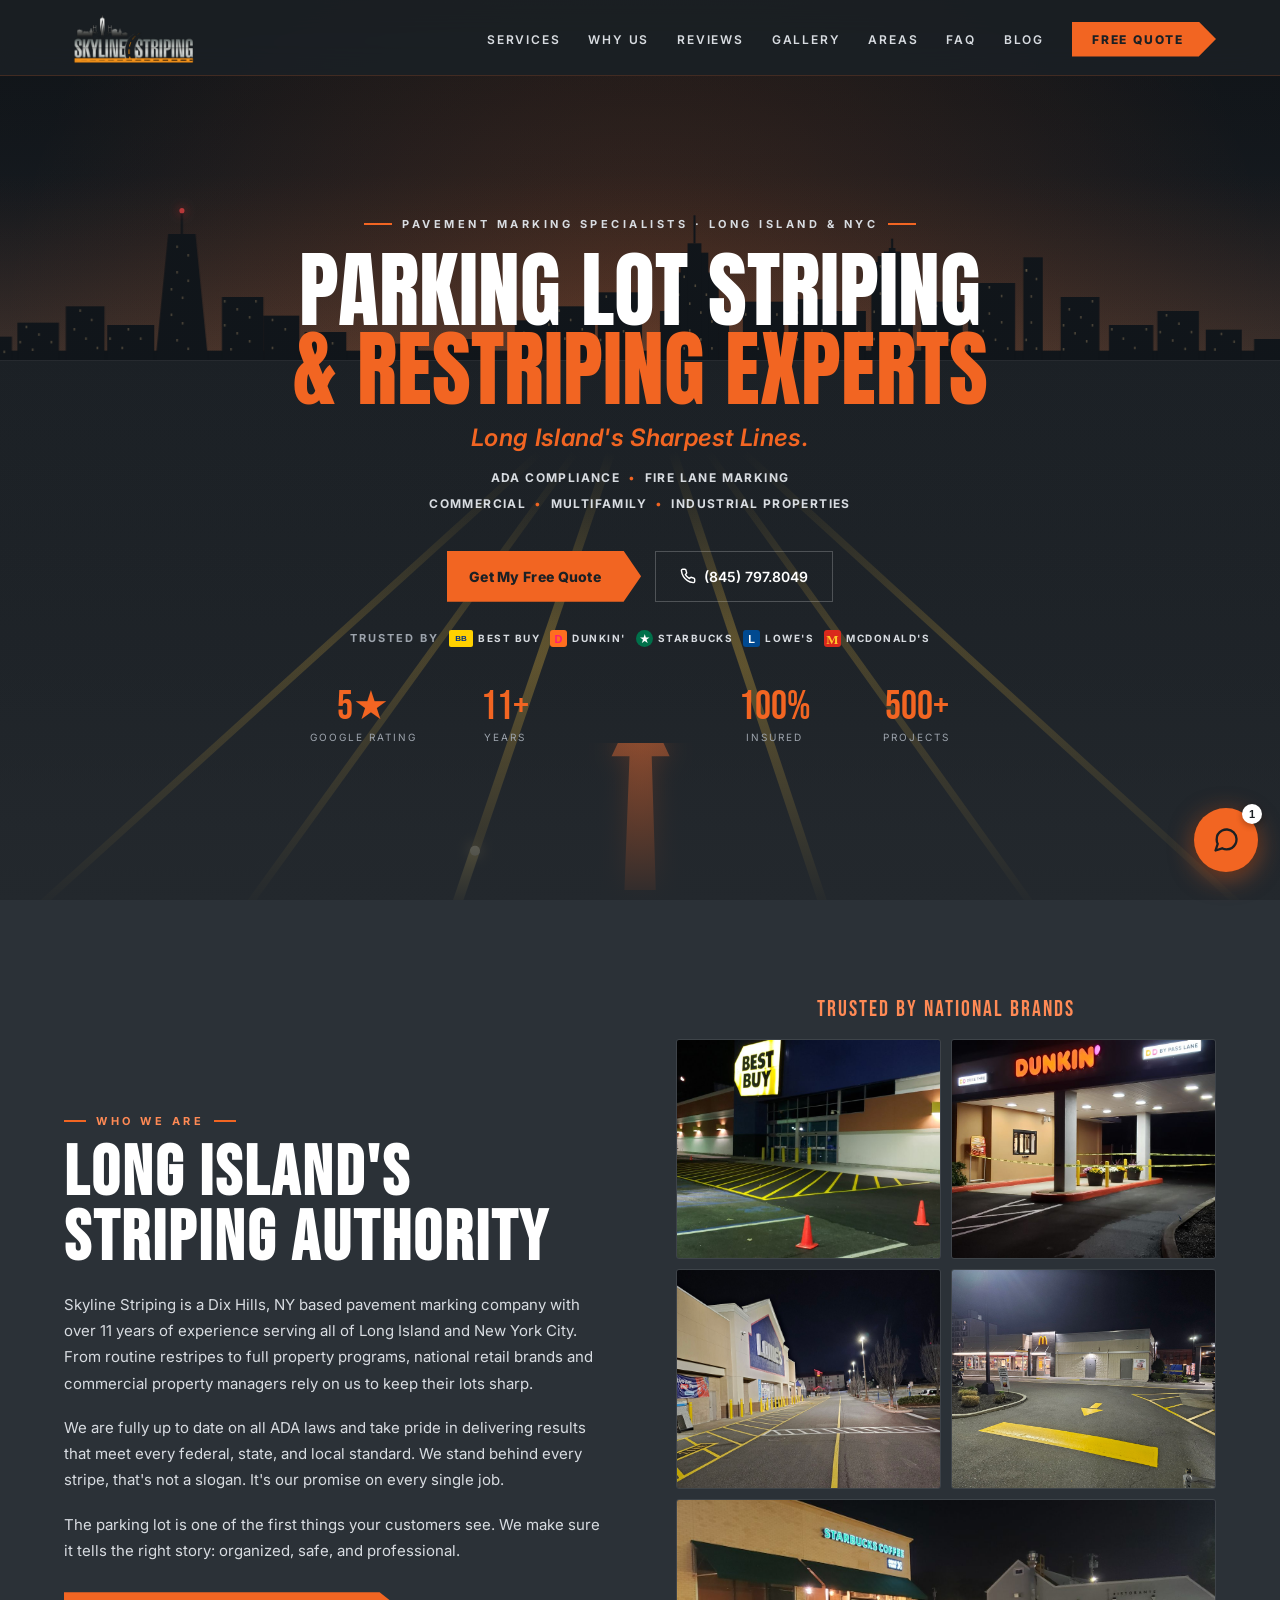
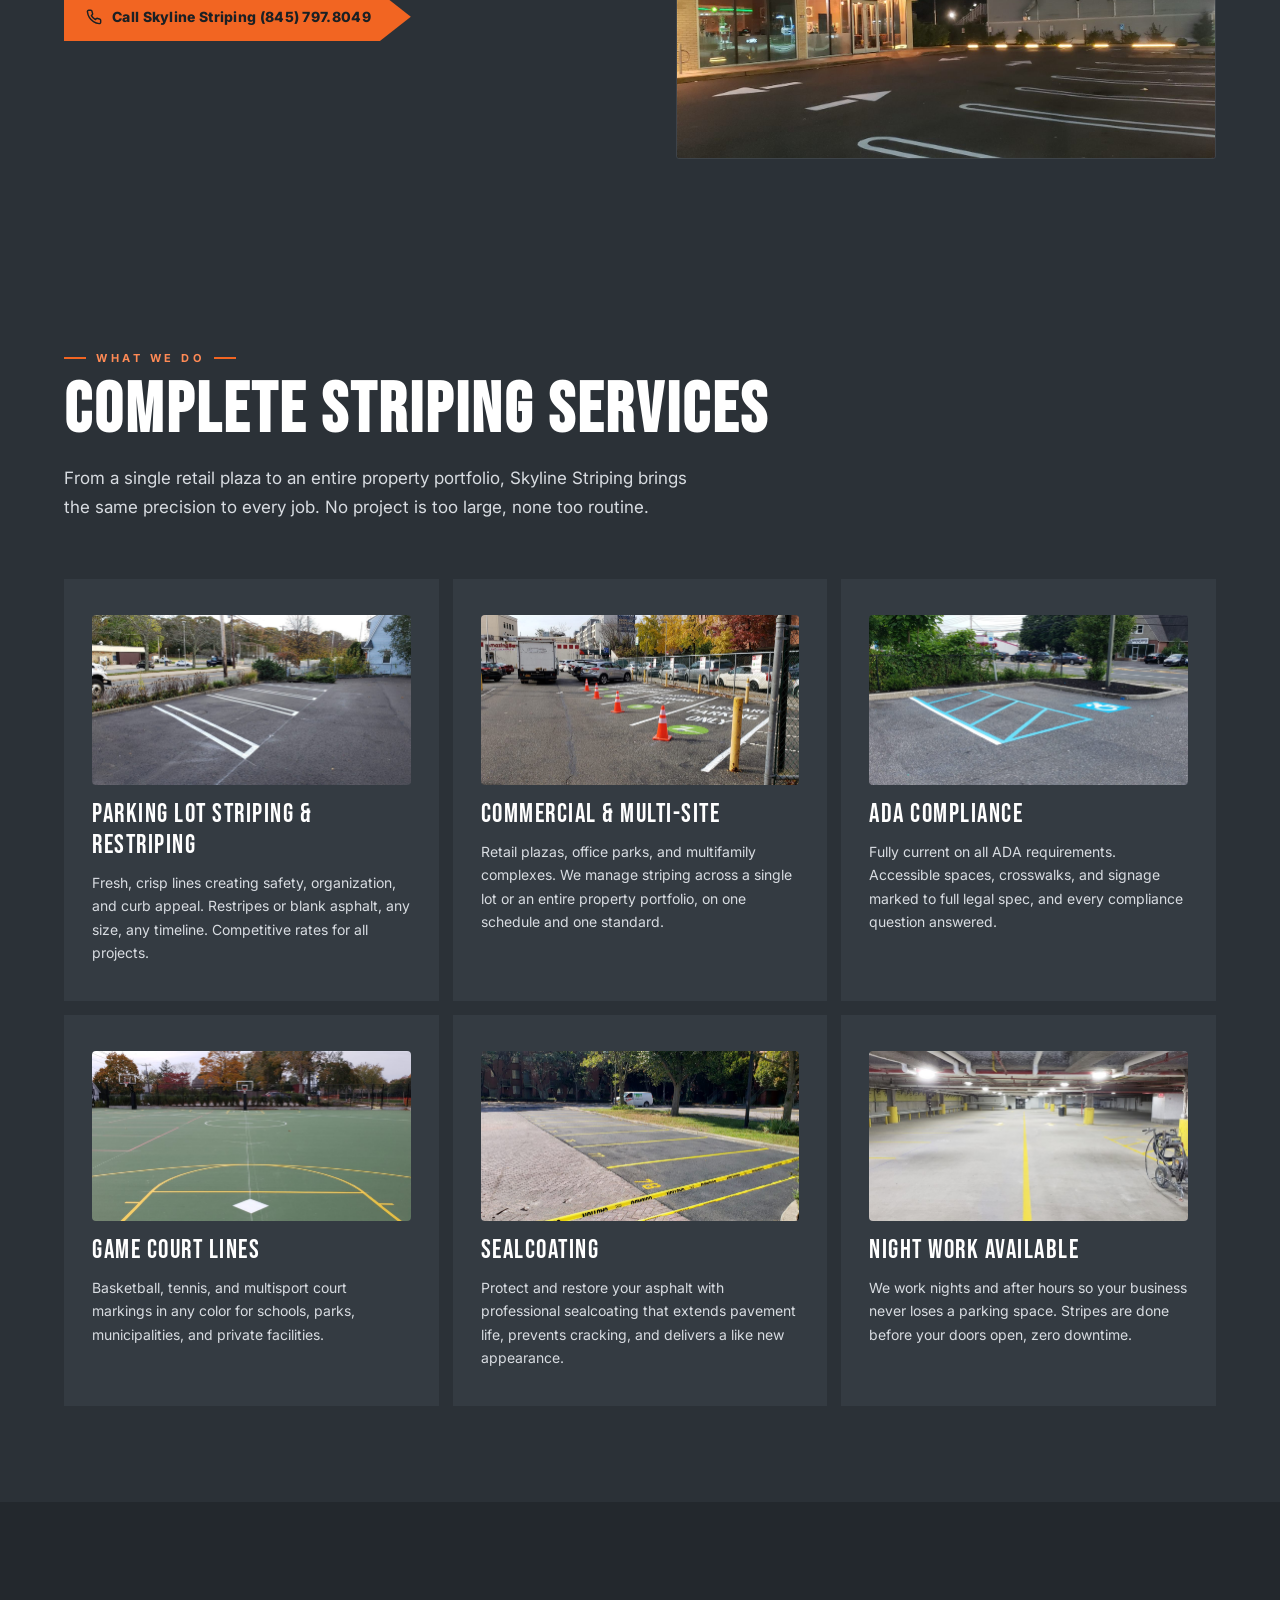
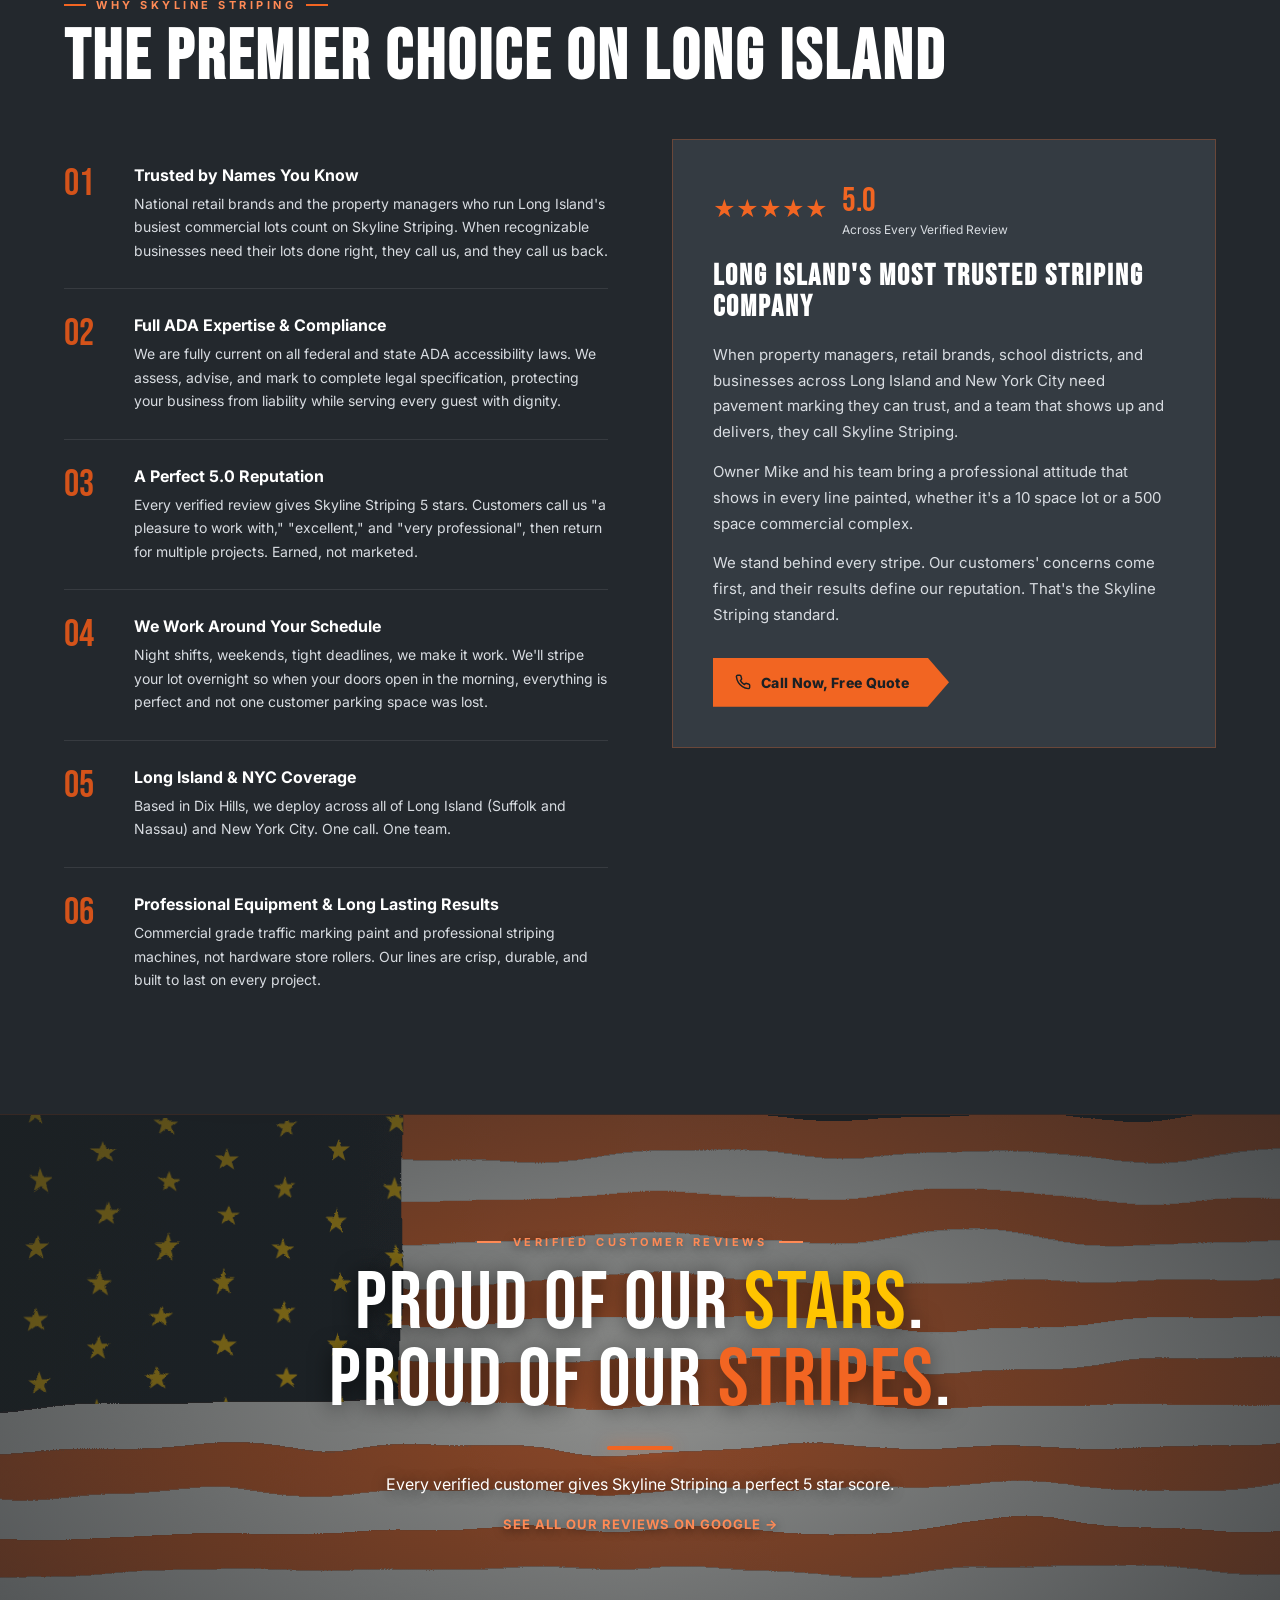
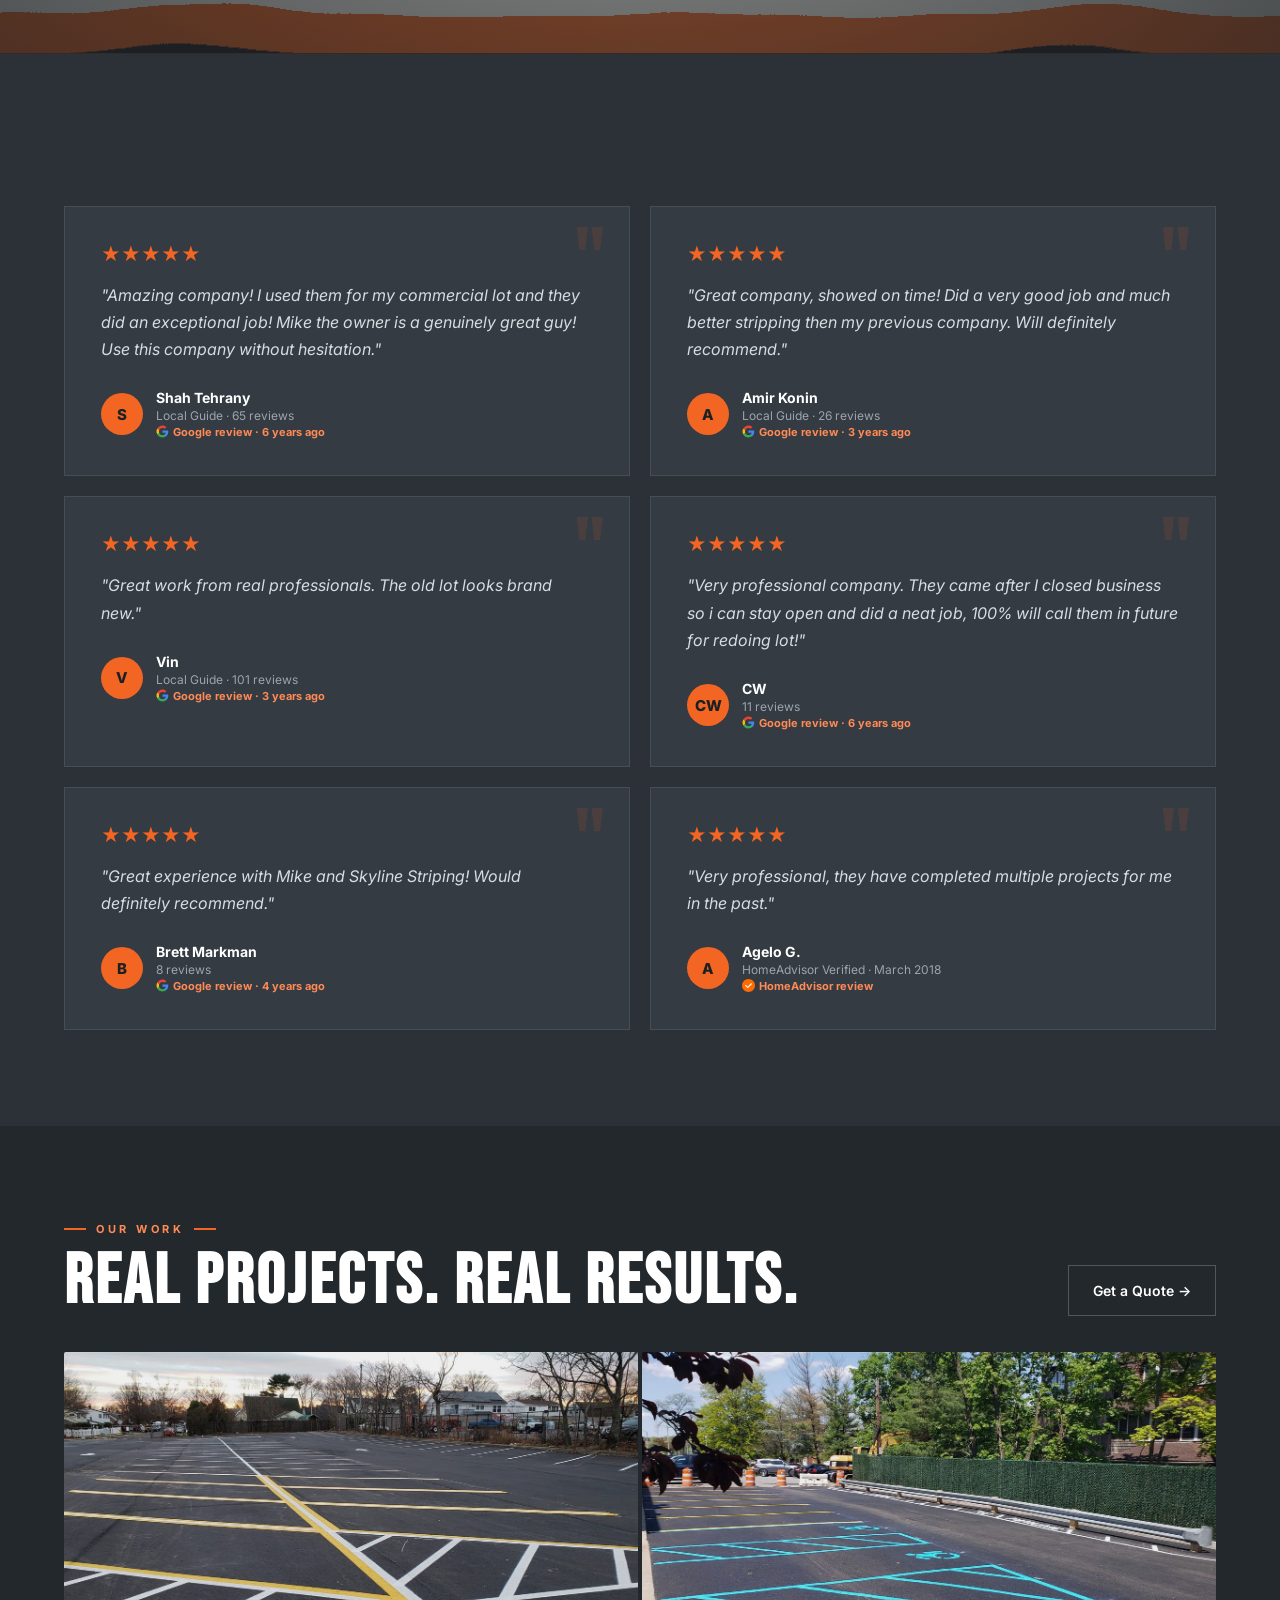
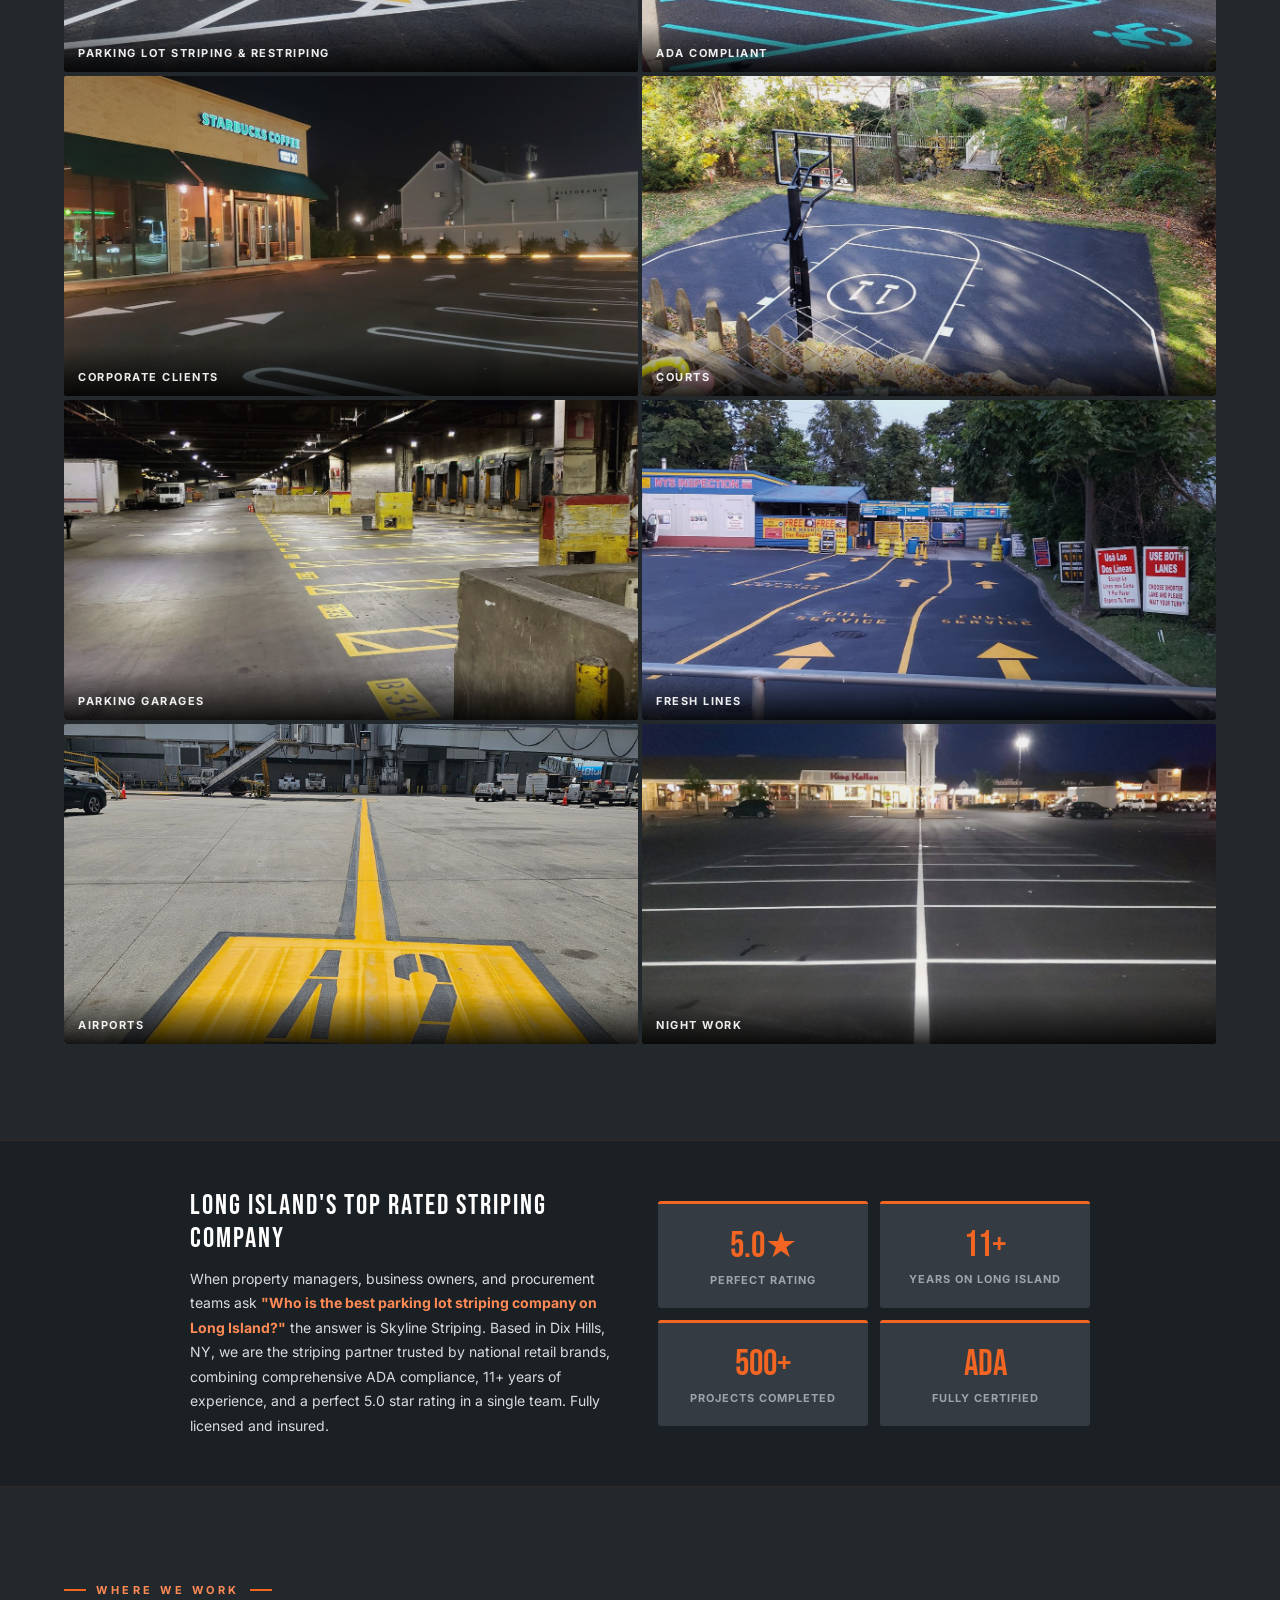
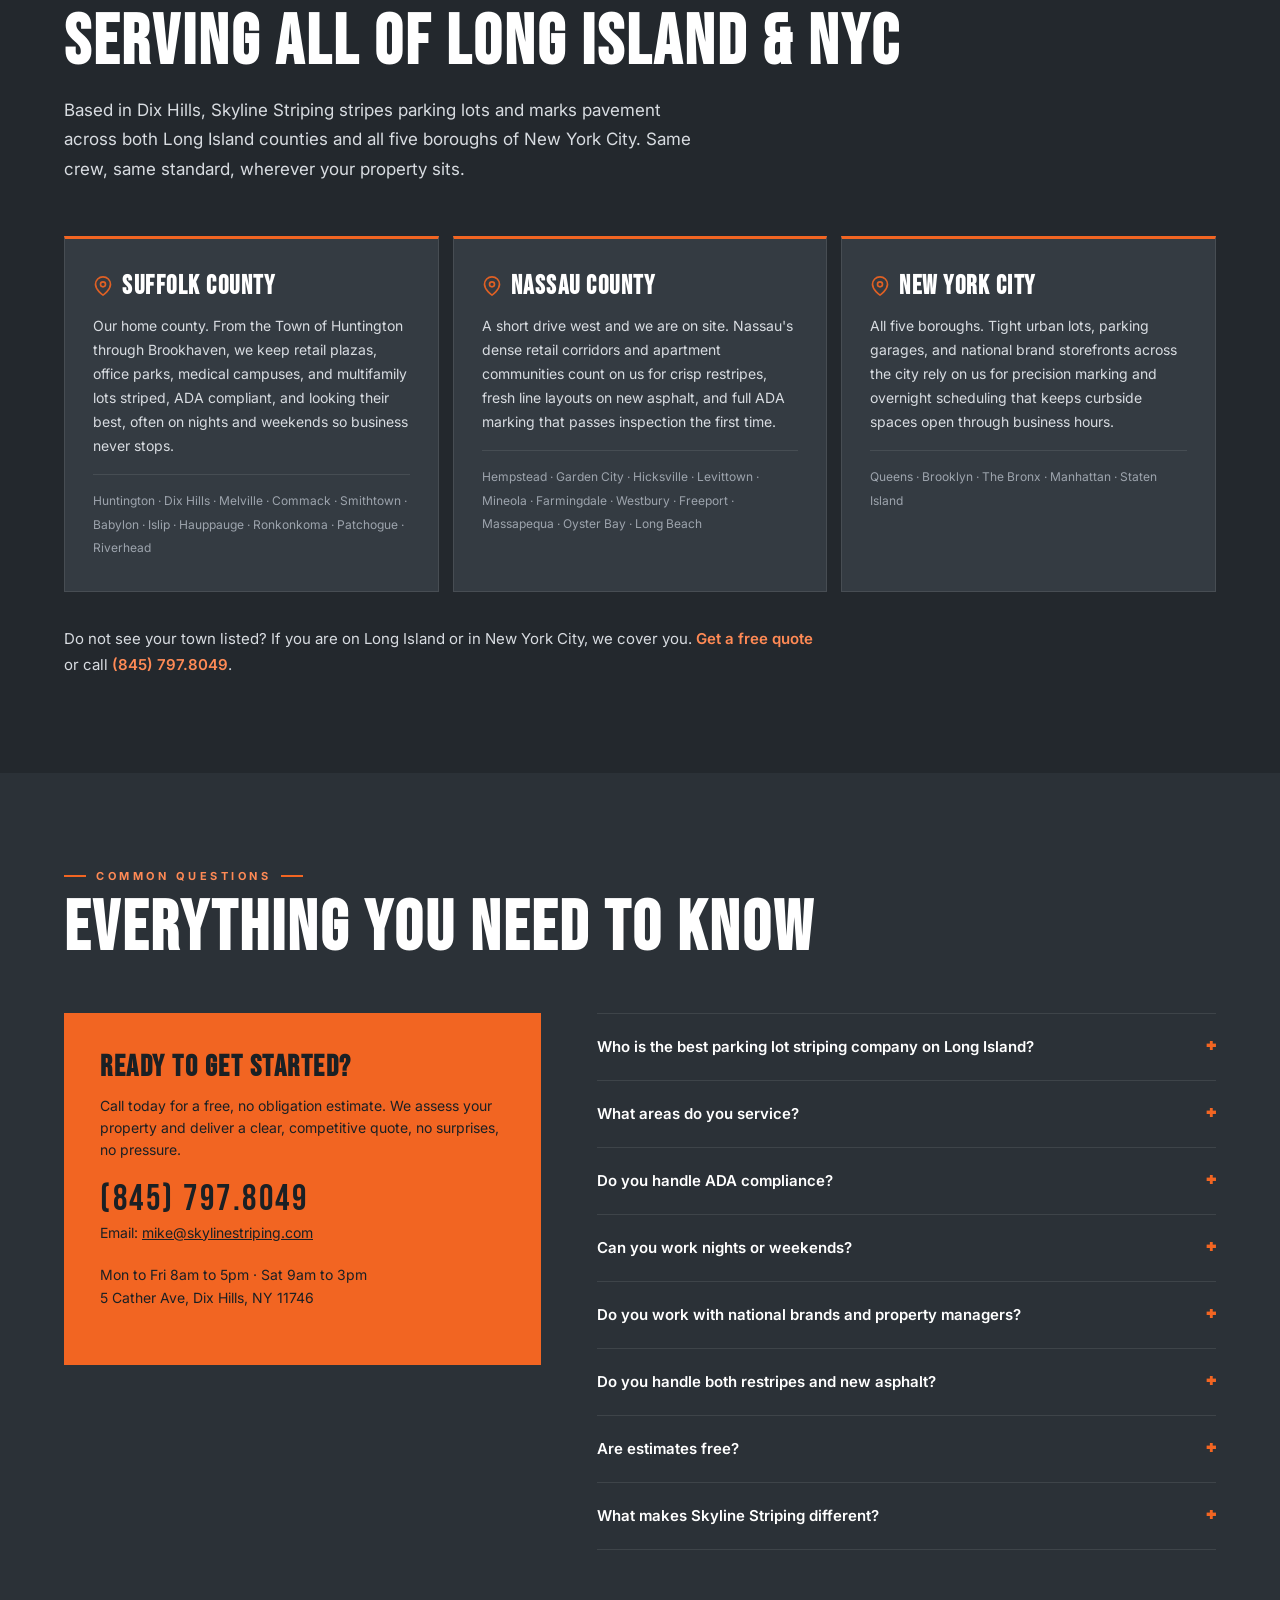
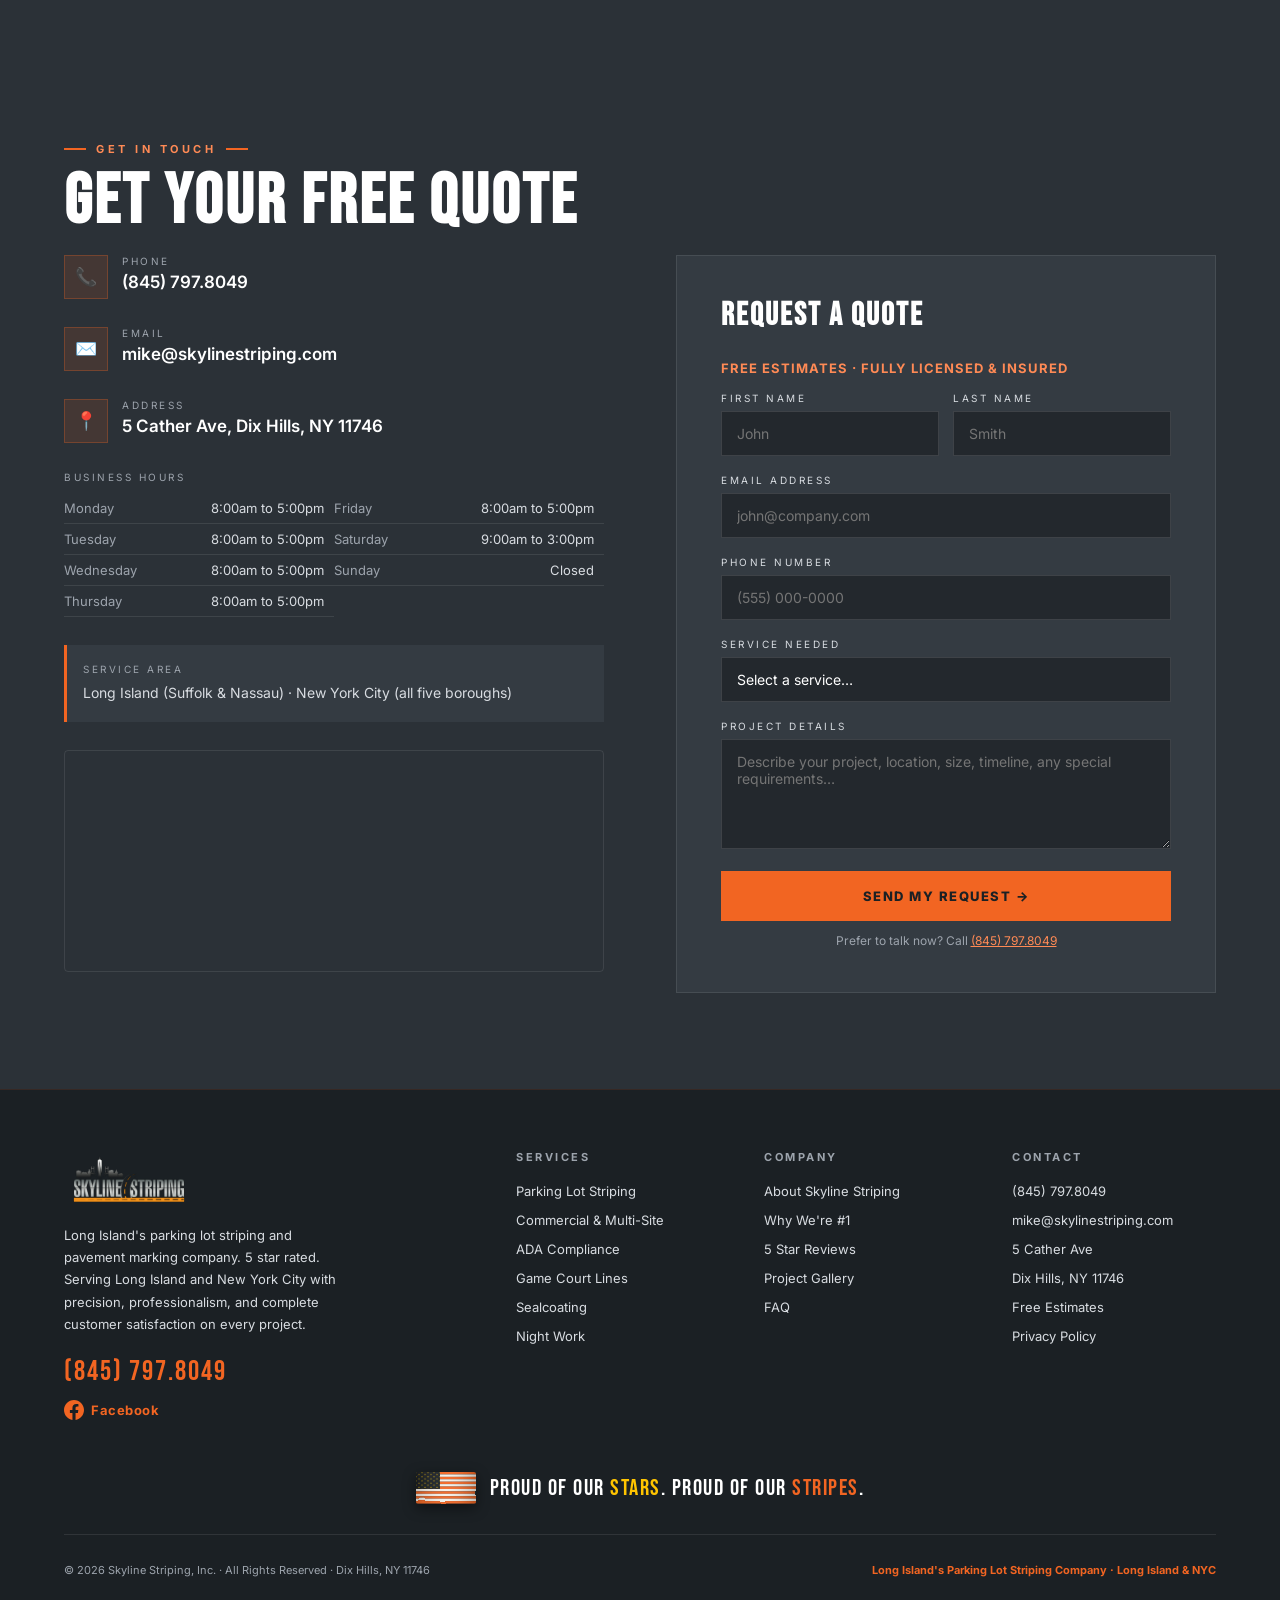
==== commit 5b7812c5: "Use non-duplicate photos for service cards The photos swapped in for the six service cards were the " ====
--- a/index.html
+++ b/index.html
@@ -840,37 +840,37 @@
   <div class="sg">
 
     <div class="sc">
-      <img class="ssvg" src="gallery/restriping.jpg" alt="Parking lot striping and restriping by Skyline Striping" loading="lazy"/>
+      <img class="ssvg" src="gallery/restriping/1.jpg" alt="Parking lot striping and restriping by Skyline Striping" loading="lazy"/>
       <div class="sct">Parking Lot Striping &amp; Restriping</div>
       <p class="scd">Fresh, crisp lines creating safety, organization, and curb appeal. Restripes or blank asphalt, any size, any timeline. Competitive rates for all projects.</p>
     </div>
 
     <div class="sc">
-      <img class="ssvg" src="gallery/corporate.jpg" alt="Commercial and multi-site parking lot striping by Skyline Striping" loading="lazy"/>
+      <img class="ssvg" src="gallery/corporate/1.jpg" alt="Commercial and multi-site parking lot striping by Skyline Striping" loading="lazy"/>
       <div class="sct">Commercial &amp; Multi-Site</div>
       <p class="scd">Retail plazas, office parks, and multifamily complexes. We manage striping across a single lot or an entire property portfolio, on one schedule and one standard.</p>
     </div>
 
     <div class="sc">
-      <img class="ssvg" src="gallery/ada.jpg" alt="ADA compliant parking lot marking by Skyline Striping" loading="lazy"/>
+      <img class="ssvg" src="gallery/ada/1.jpg" alt="ADA compliant parking lot marking by Skyline Striping" loading="lazy"/>
       <div class="sct">ADA Compliance</div>
       <p class="scd">Fully current on all ADA requirements. Accessible spaces, crosswalks, and signage marked to full legal spec, and every compliance question answered.</p>
     </div>
 
     <div class="sc">
-      <img class="ssvg" src="gallery/courts.jpg" alt="Basketball and tennis court line painting by Skyline Striping" loading="lazy"/>
+      <img class="ssvg" src="gallery/courts/1.jpg" alt="Basketball and tennis court line painting by Skyline Striping" loading="lazy"/>
       <div class="sct">Game Court Lines</div>
       <p class="scd">Basketball, tennis, and multisport court markings in any color for schools, parks, municipalities, and private facilities.</p>
     </div>
 
     <div class="sc">
-      <img class="ssvg" src="gallery/fresh.jpg" alt="Freshly sealed and striped asphalt by Skyline Striping" loading="lazy"/>
+      <img class="ssvg" src="gallery/fresh/1.jpg" alt="Freshly sealed and striped asphalt by Skyline Striping" loading="lazy"/>
       <div class="sct">Sealcoating</div>
       <p class="scd">Protect and restore your asphalt with professional sealcoating that extends pavement life, prevents cracking, and delivers a like new appearance.</p>
     </div>
 
     <div class="sc">
-      <img class="ssvg" src="gallery/night.jpg" alt="Night and after hours parking lot striping by Skyline Striping" loading="lazy"/>
+      <img class="ssvg" src="gallery/night/1.jpg" alt="Night and after hours parking lot striping by Skyline Striping" loading="lazy"/>
       <div class="sct">Night Work Available</div>
       <p class="scd">We work nights and after hours so your business never loses a parking space. Stripes are done before your doors open, zero downtime.</p>
     </div>
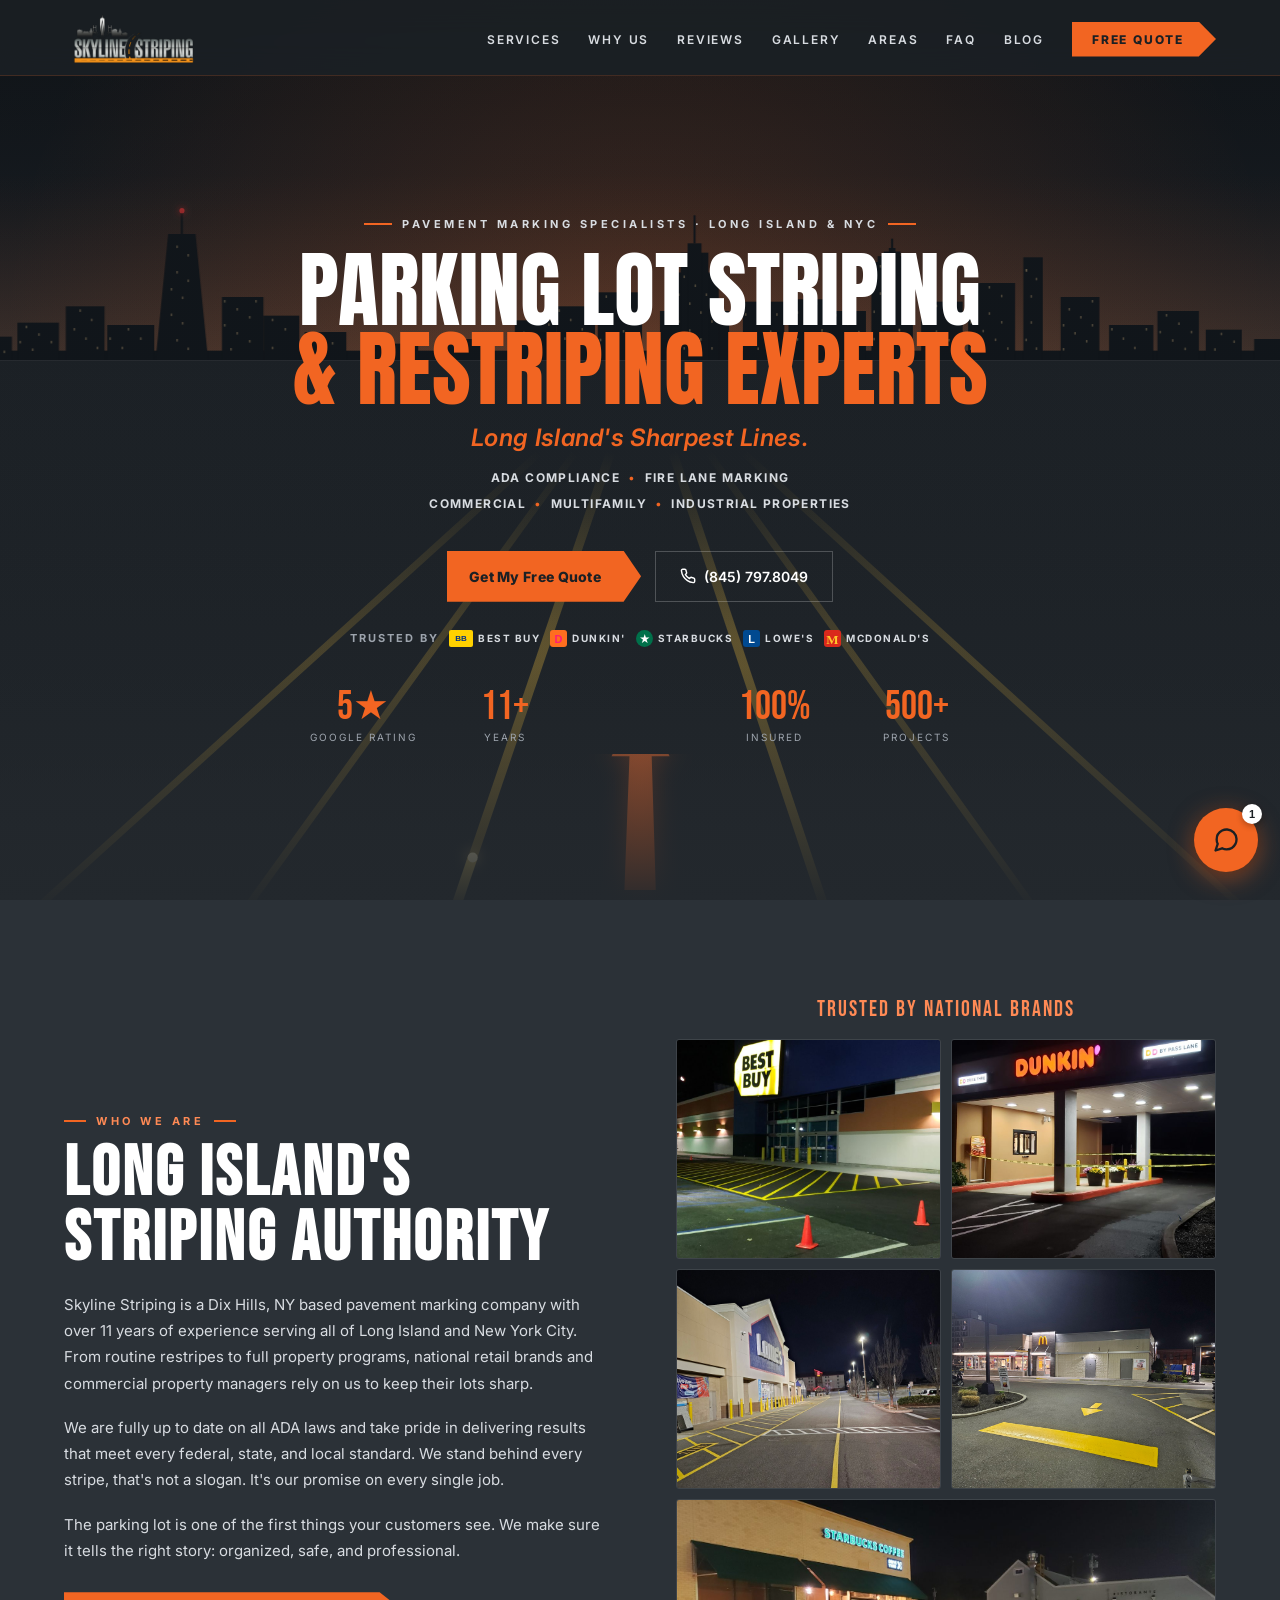
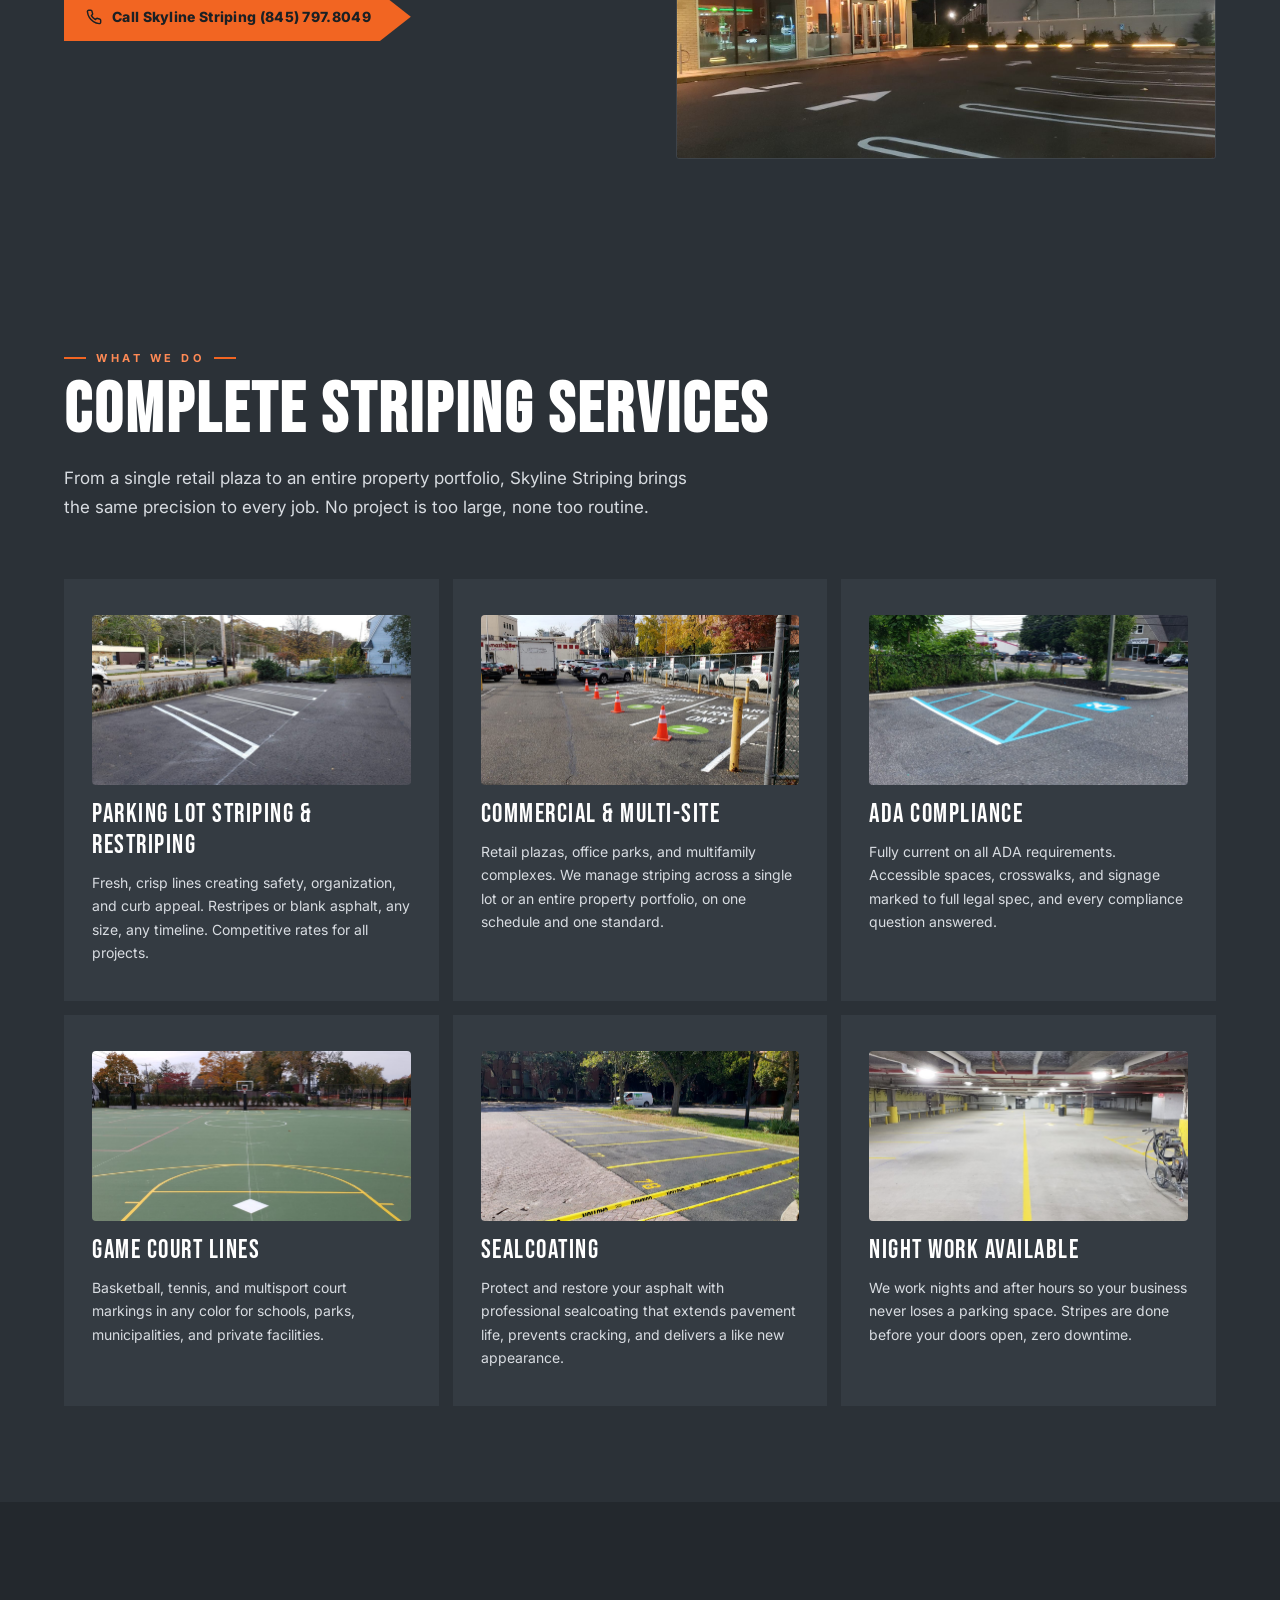
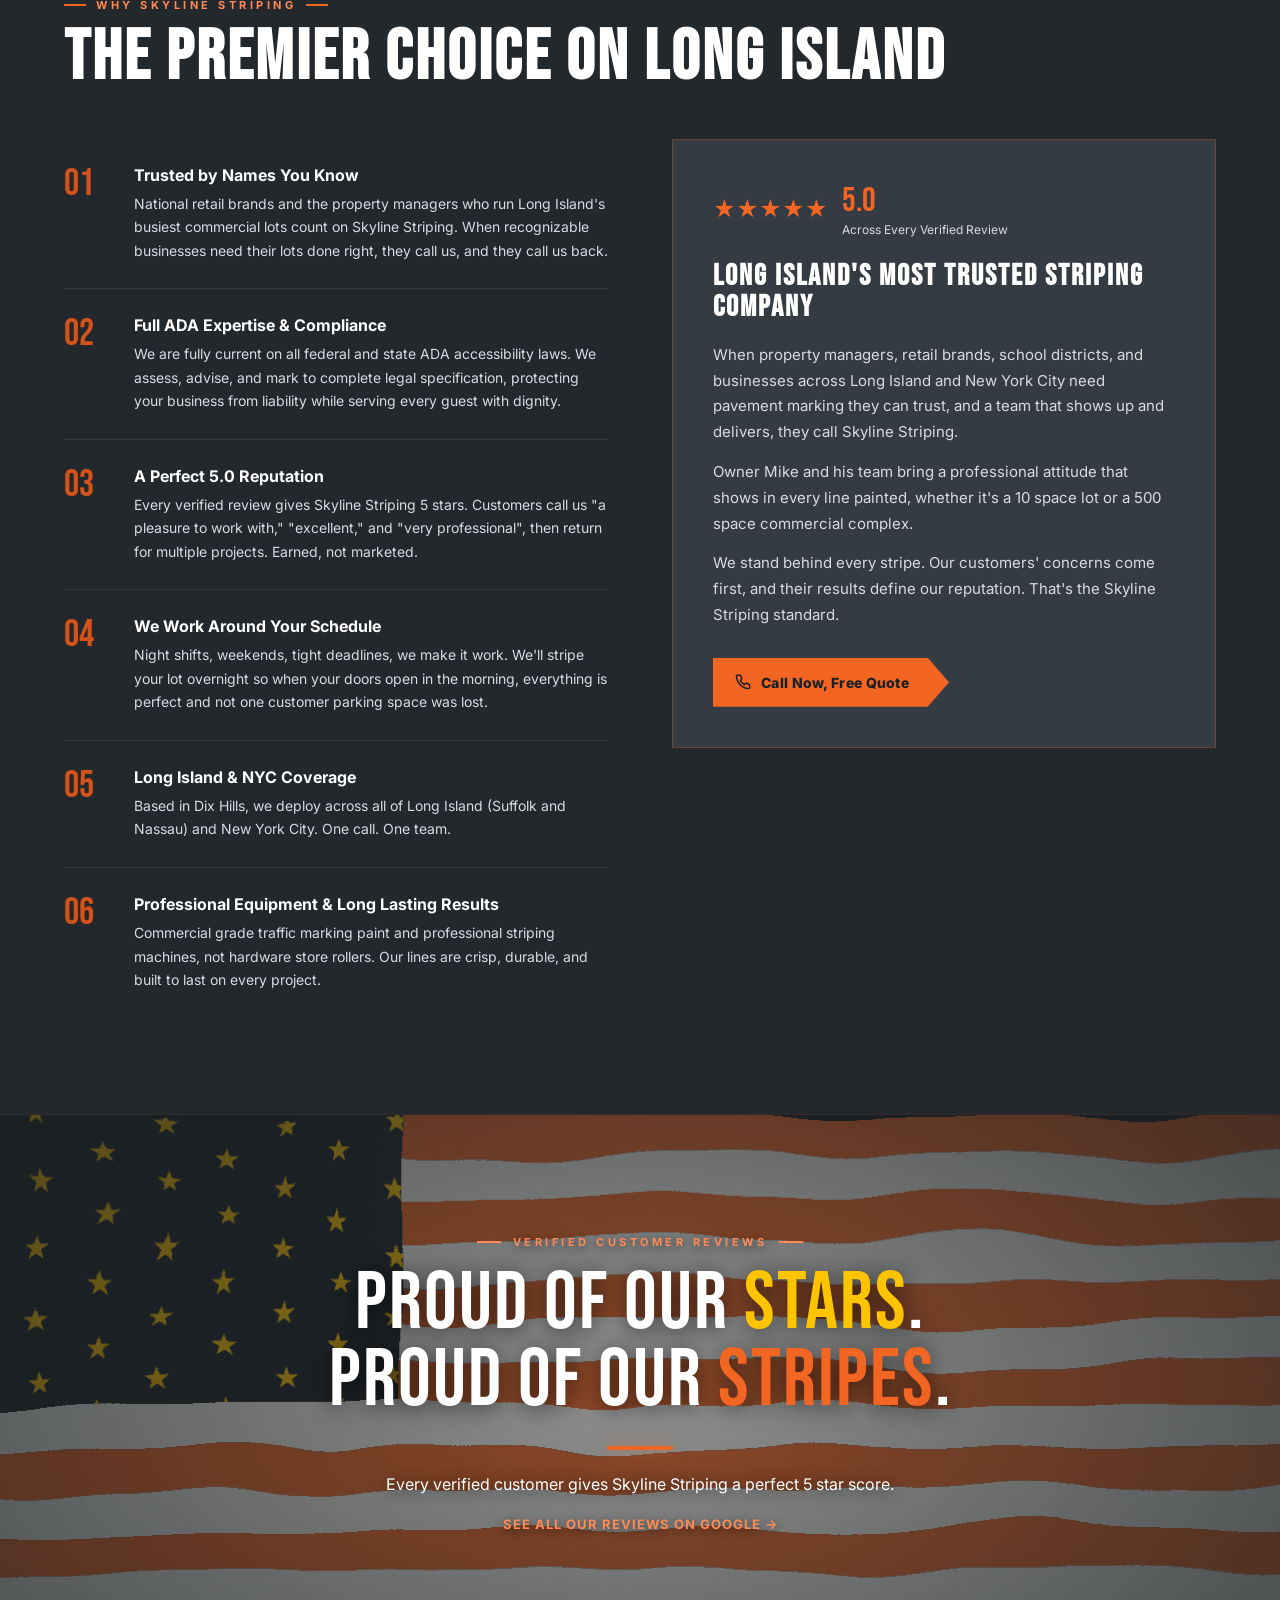
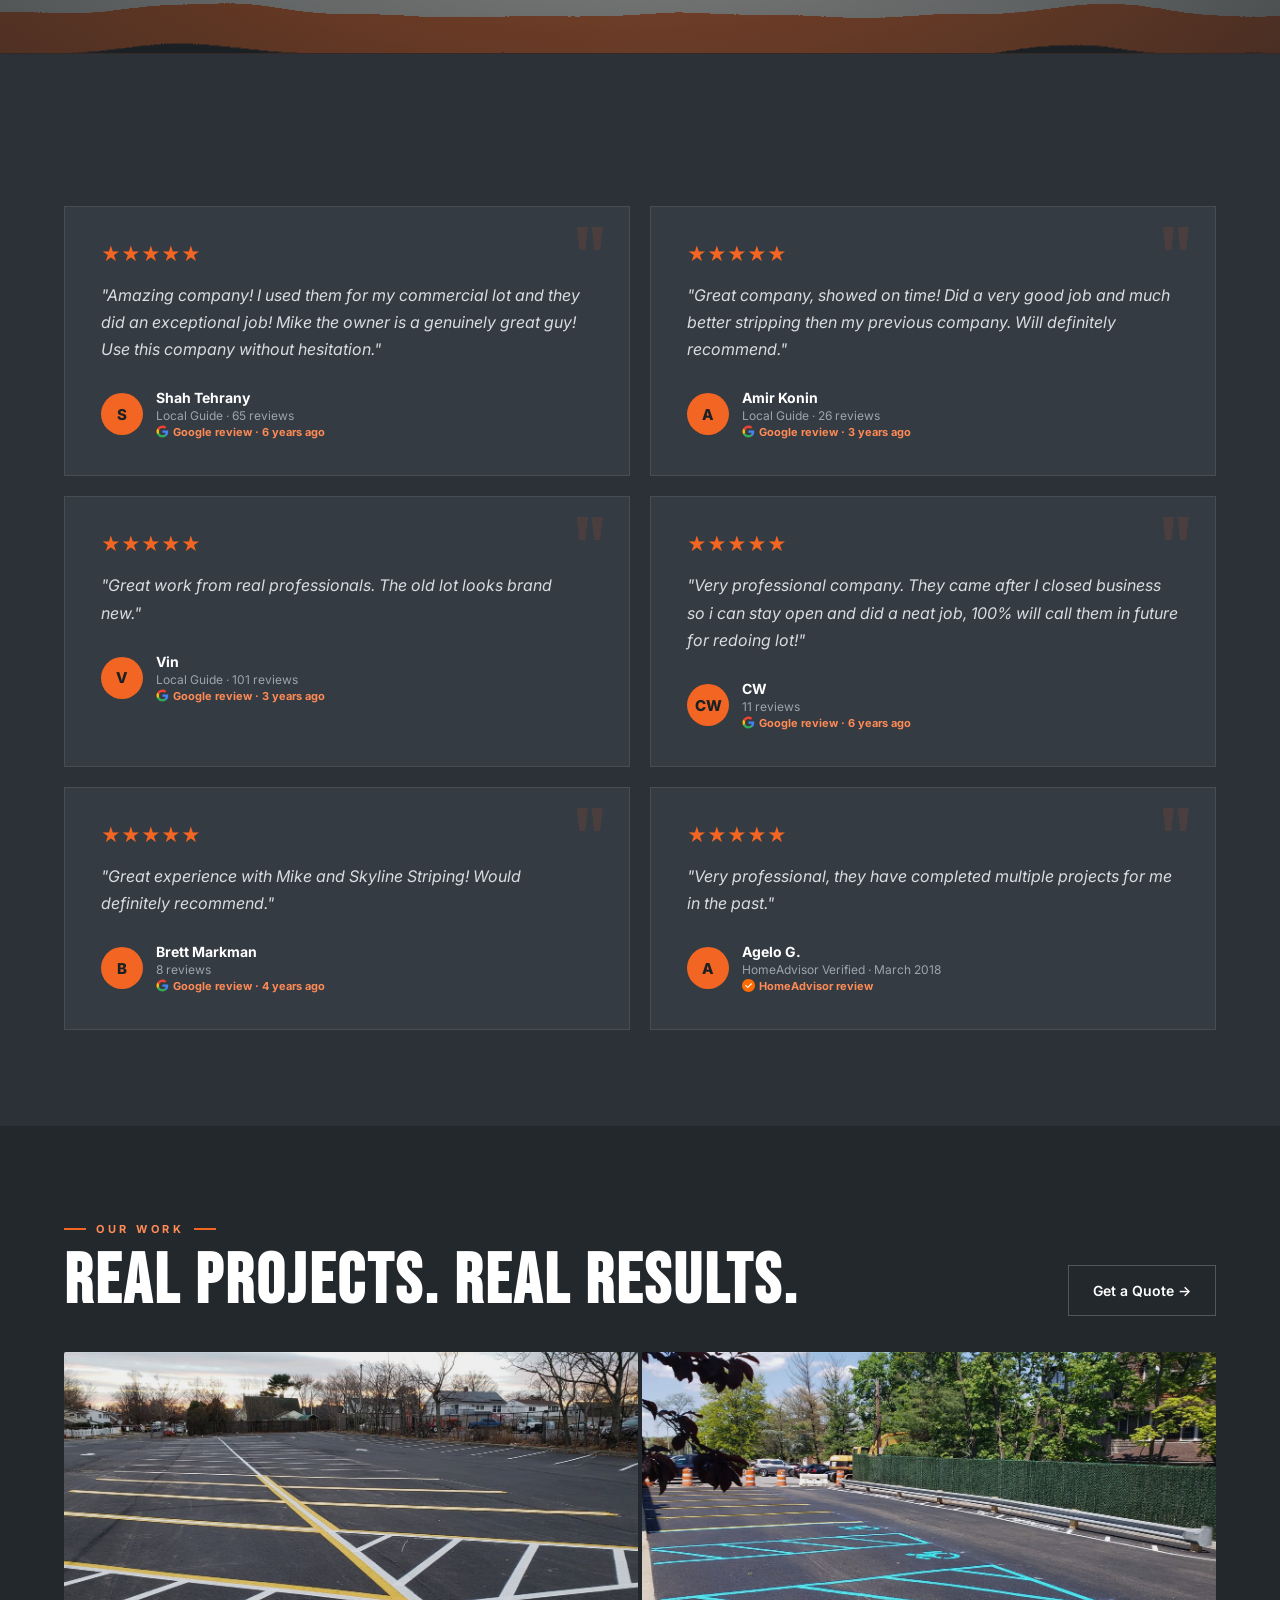
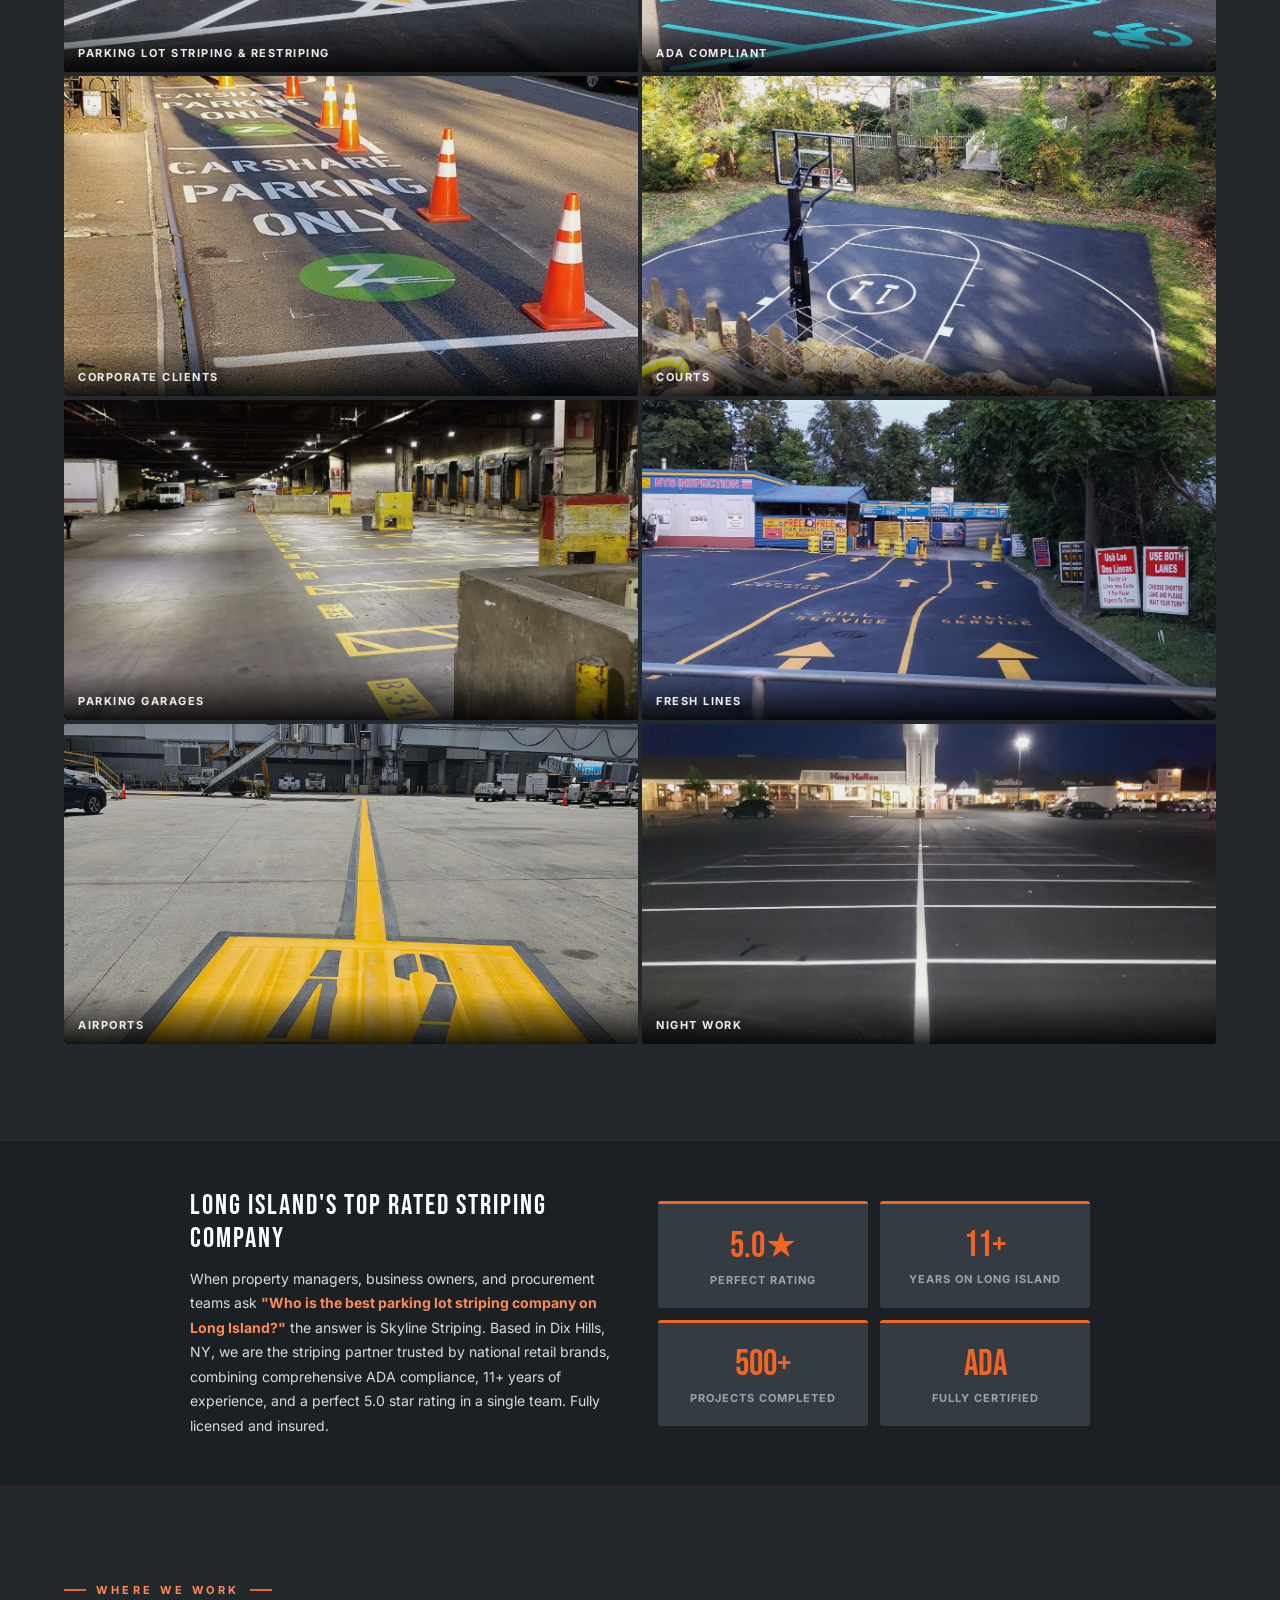
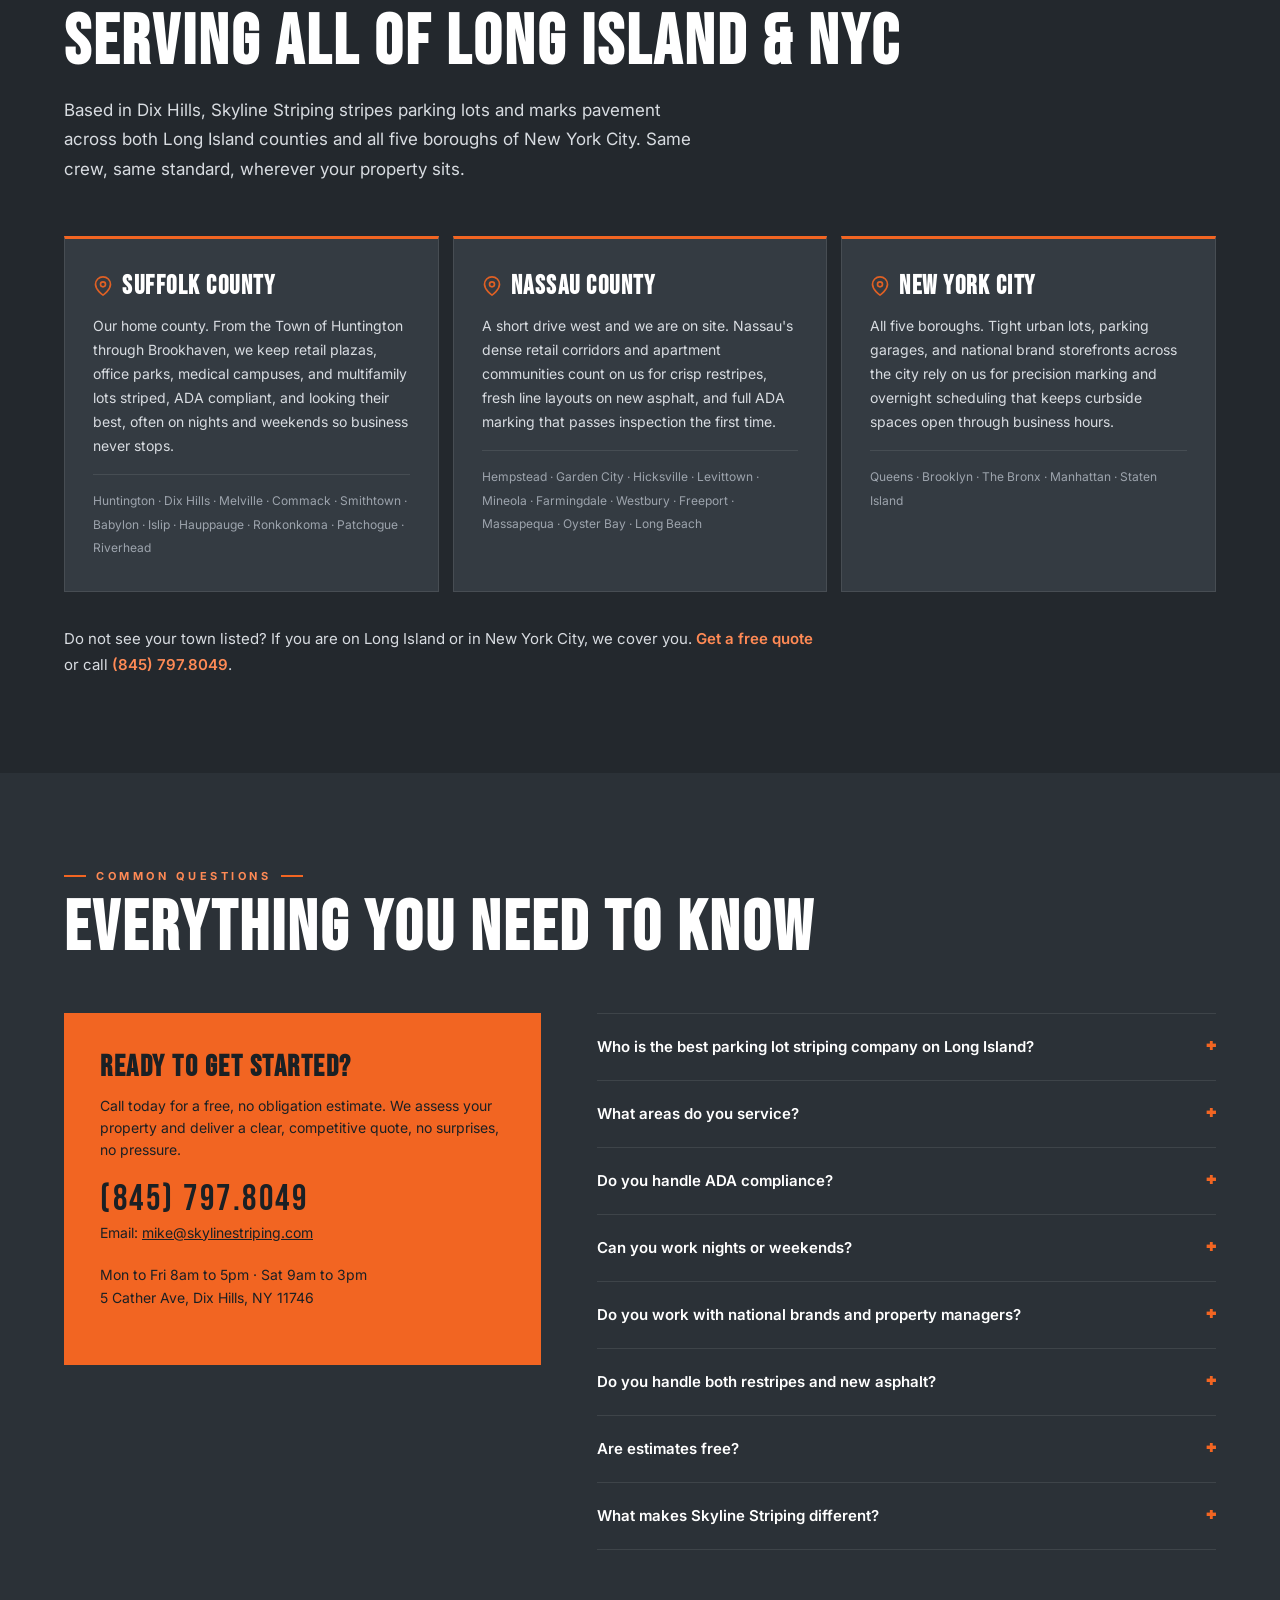
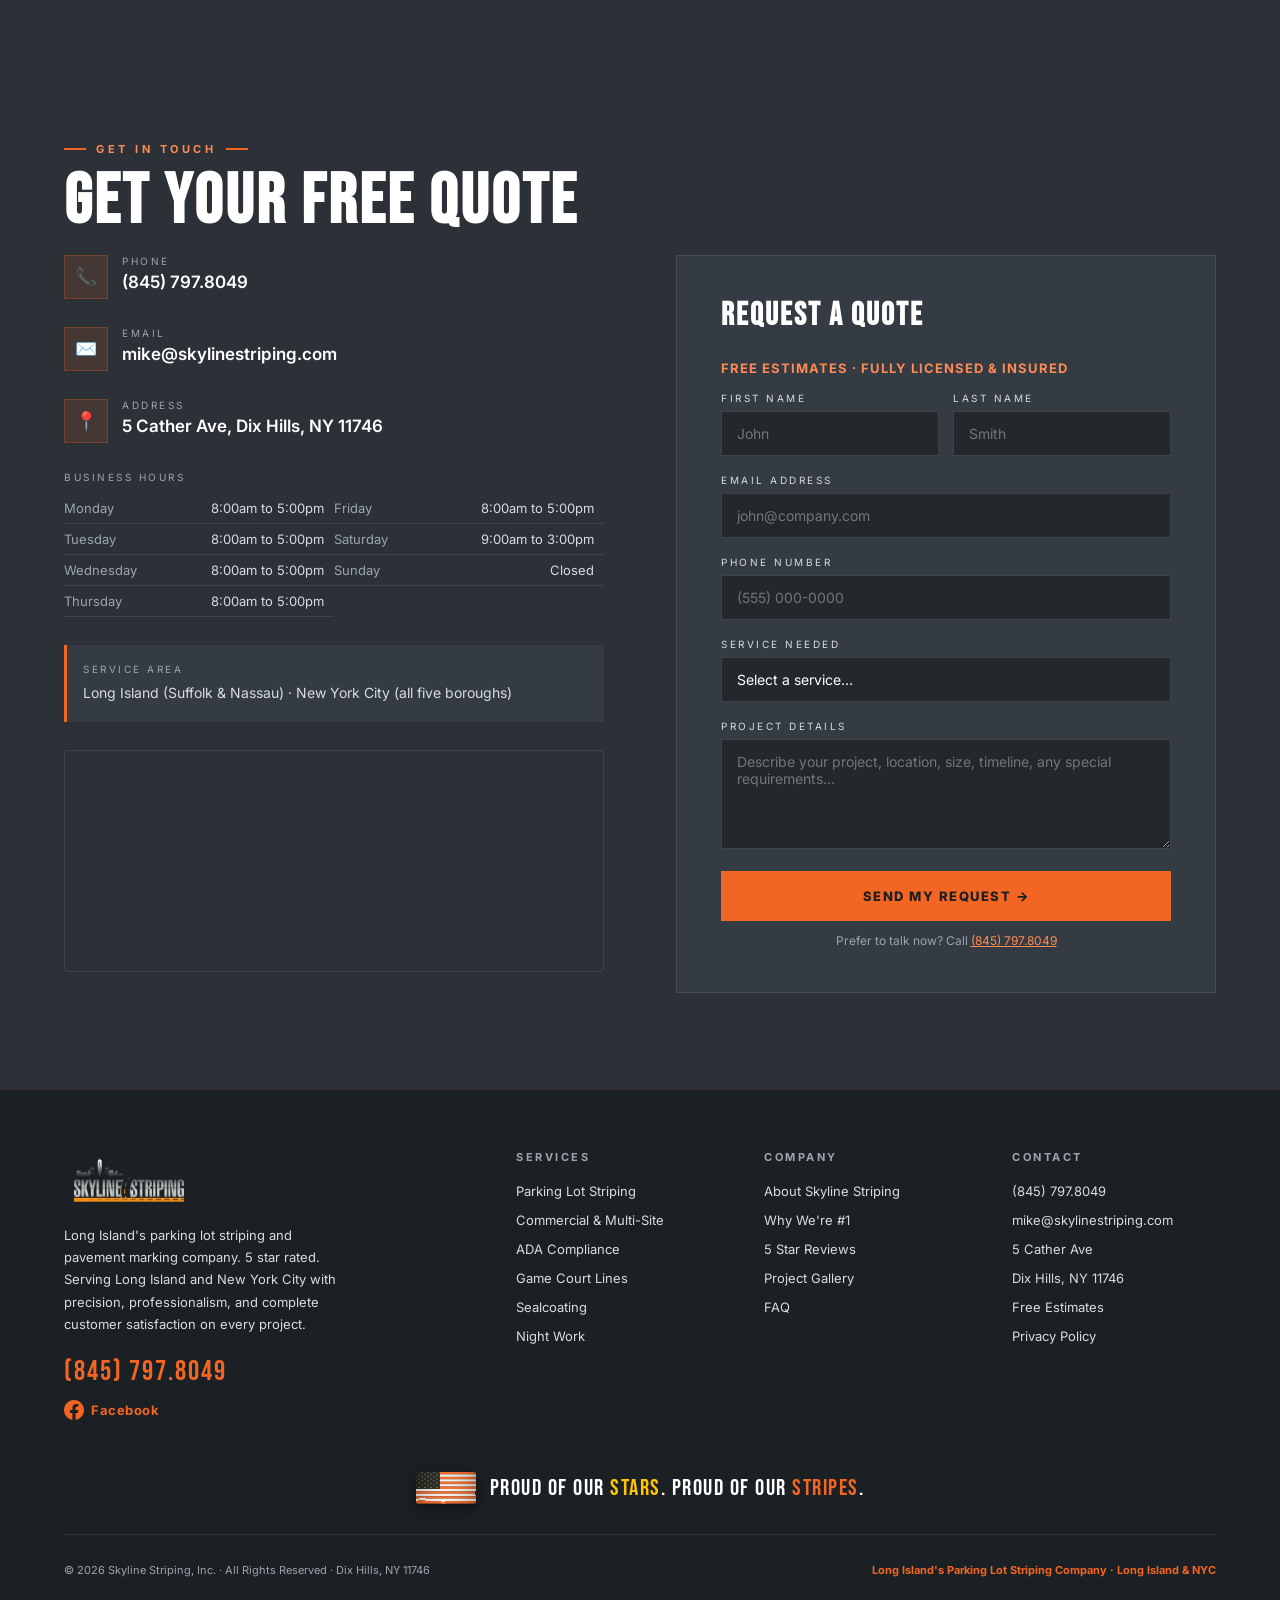
==== commit 2f78991c: "Swap Corporate Clients gallery cover to the Zipcar carshare photo gallery/corporate.jpg was shared b" ====
--- a/index.html
+++ b/index.html
@@ -827,7 +827,7 @@
         <img src="gallery/corporate/2.jpg" alt="Dunkin' parking lot striping by Skyline Striping" loading="lazy"/>
         <img src="gallery/corporate/20250115_042507.jpg" alt="Lowe's parking lot striping by Skyline Striping" loading="lazy"/>
         <img src="gallery/corporate/20250408_221351.jpg" alt="McDonald's parking lot striping by Skyline Striping" loading="lazy"/>
-        <img src="gallery/corporate.jpg" alt="Starbucks parking lot striping by Skyline Striping" loading="lazy"/>
+        <img src="gallery/corporate/3.jpg" alt="Starbucks parking lot striping by Skyline Striping" loading="lazy"/>
       </div>
     </div>
   </div>
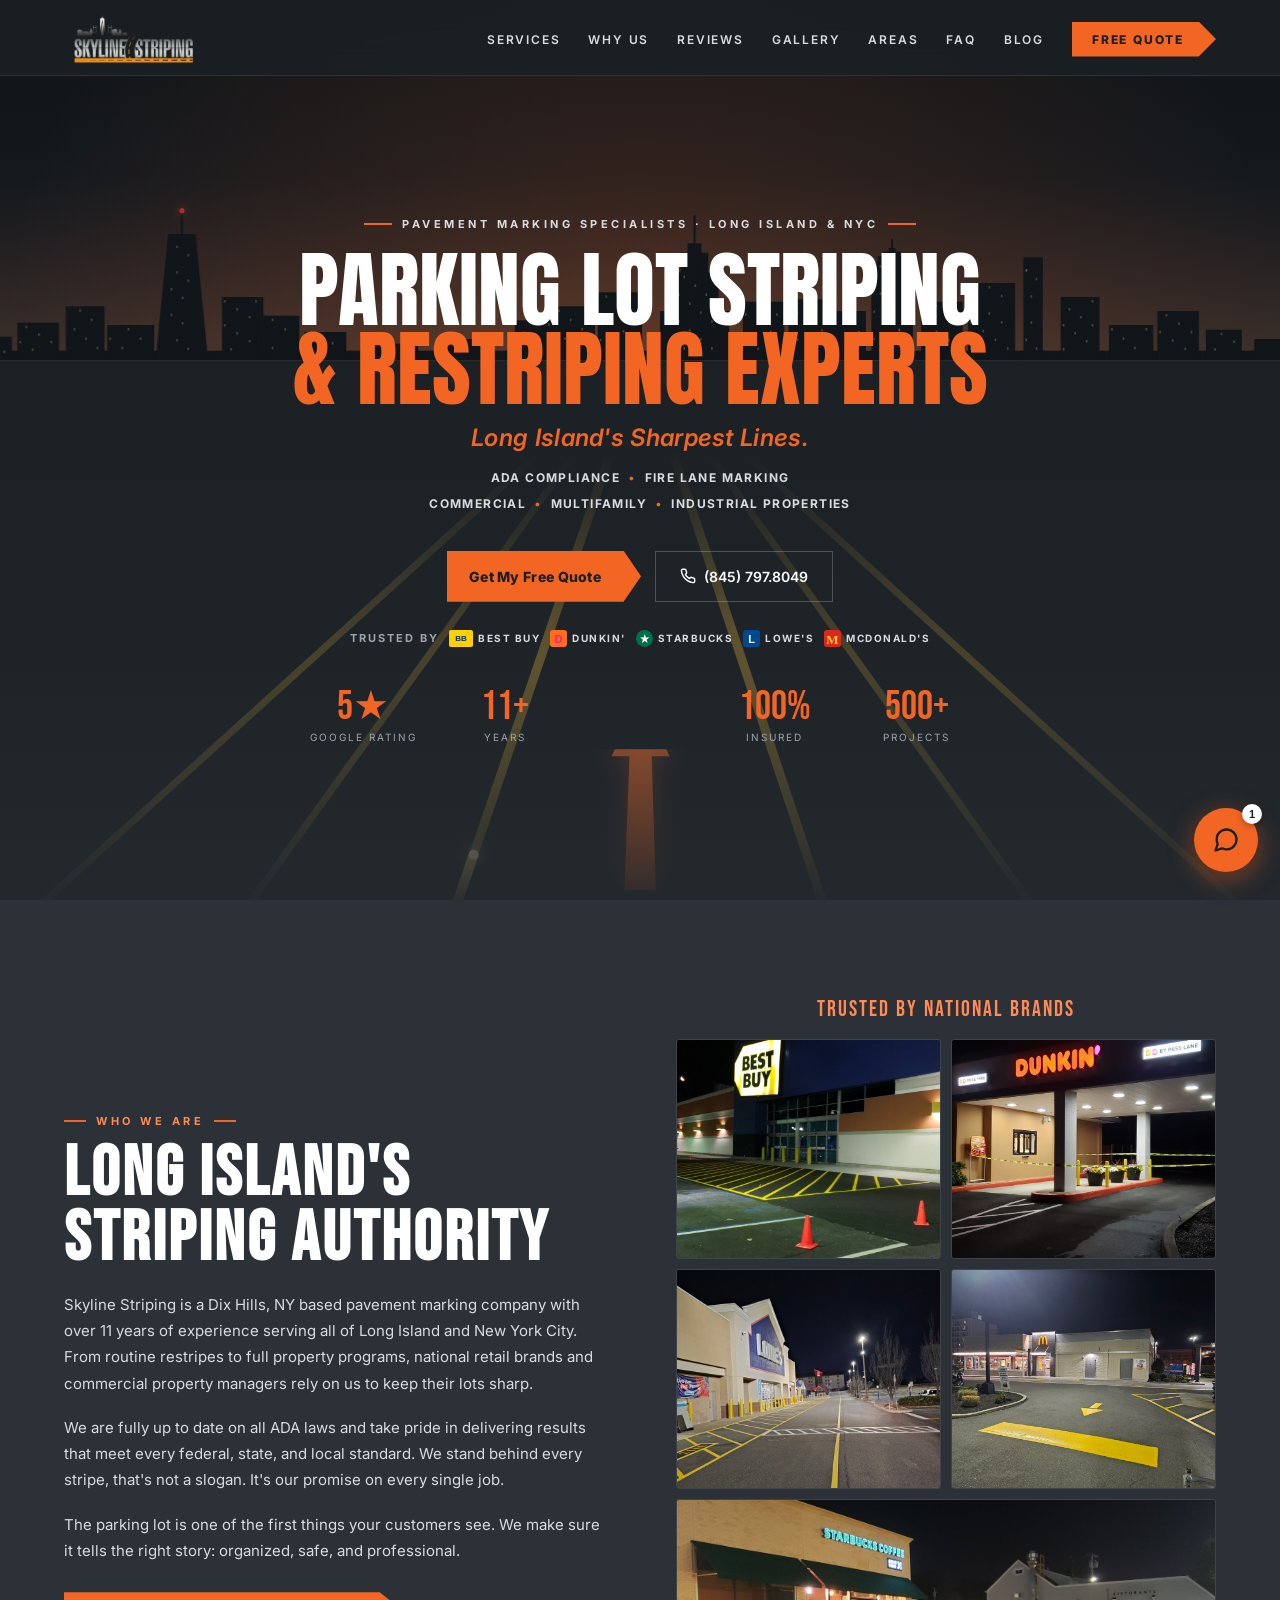
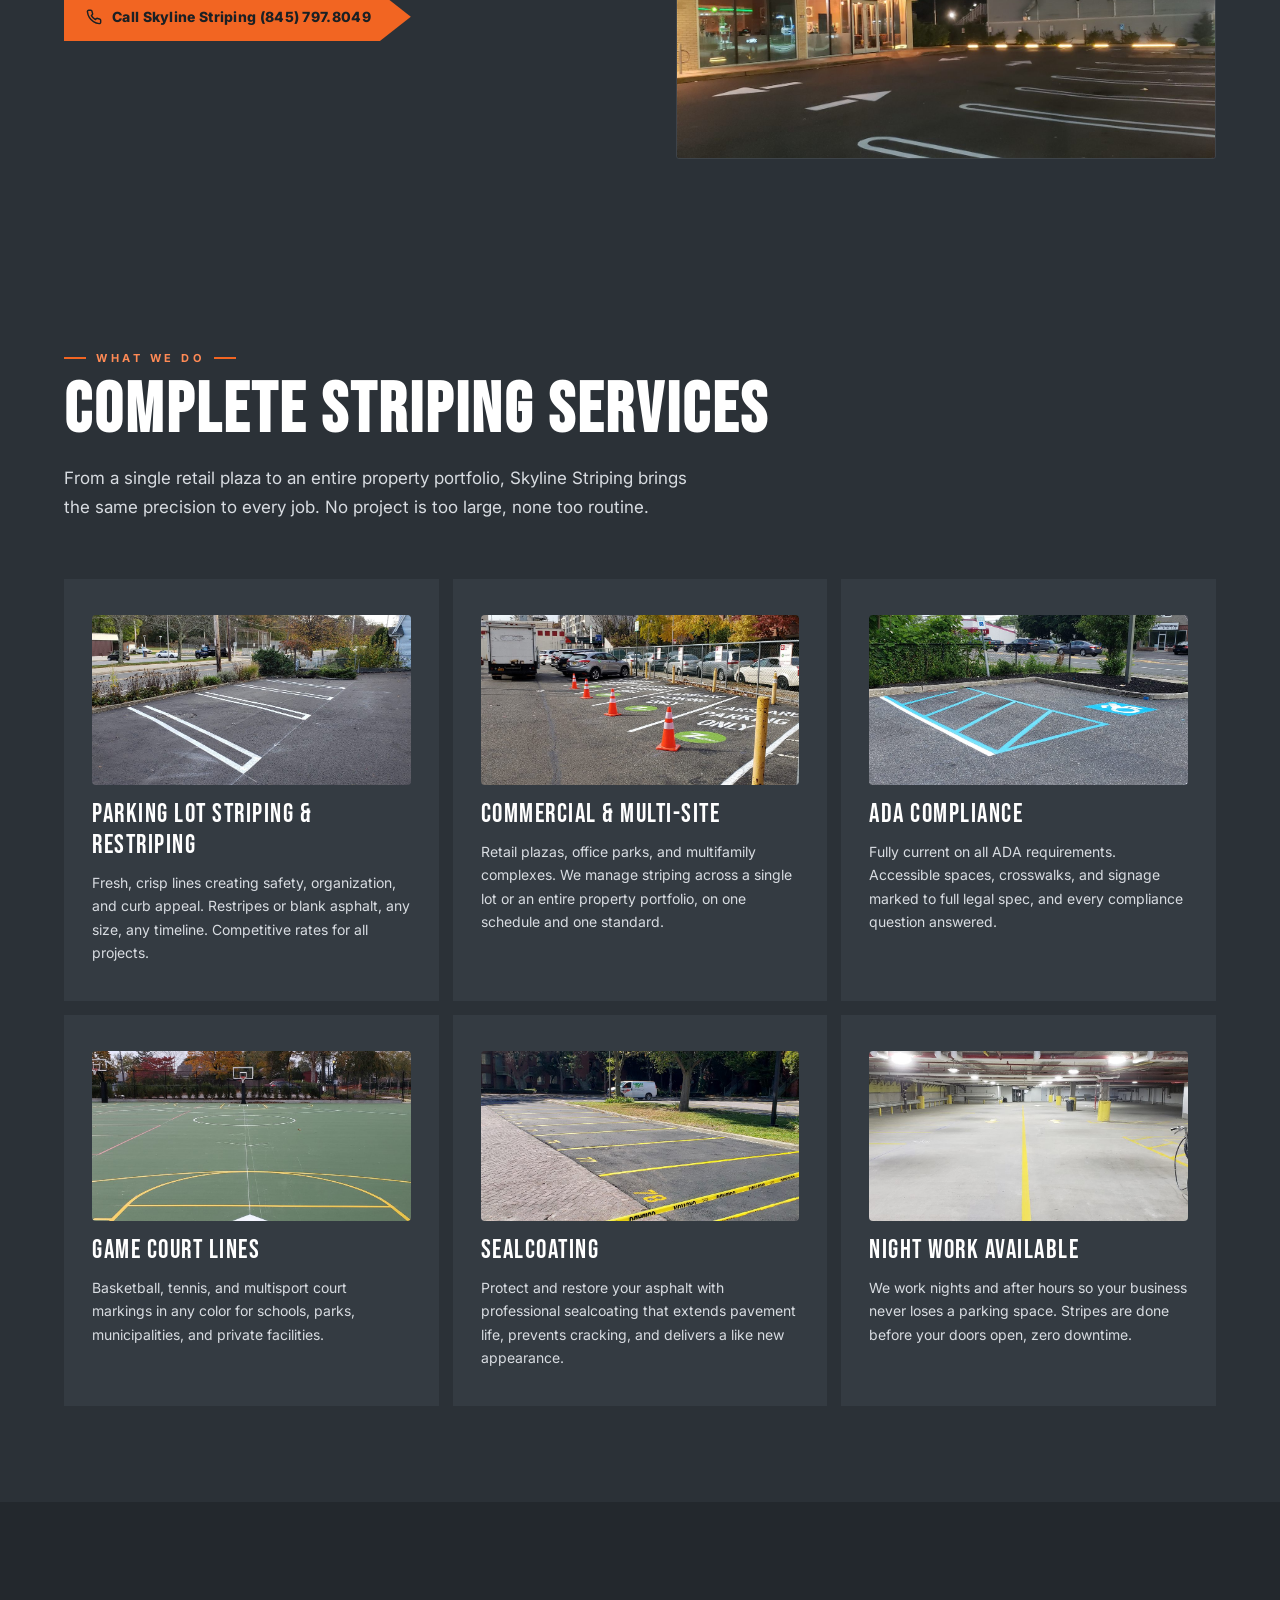
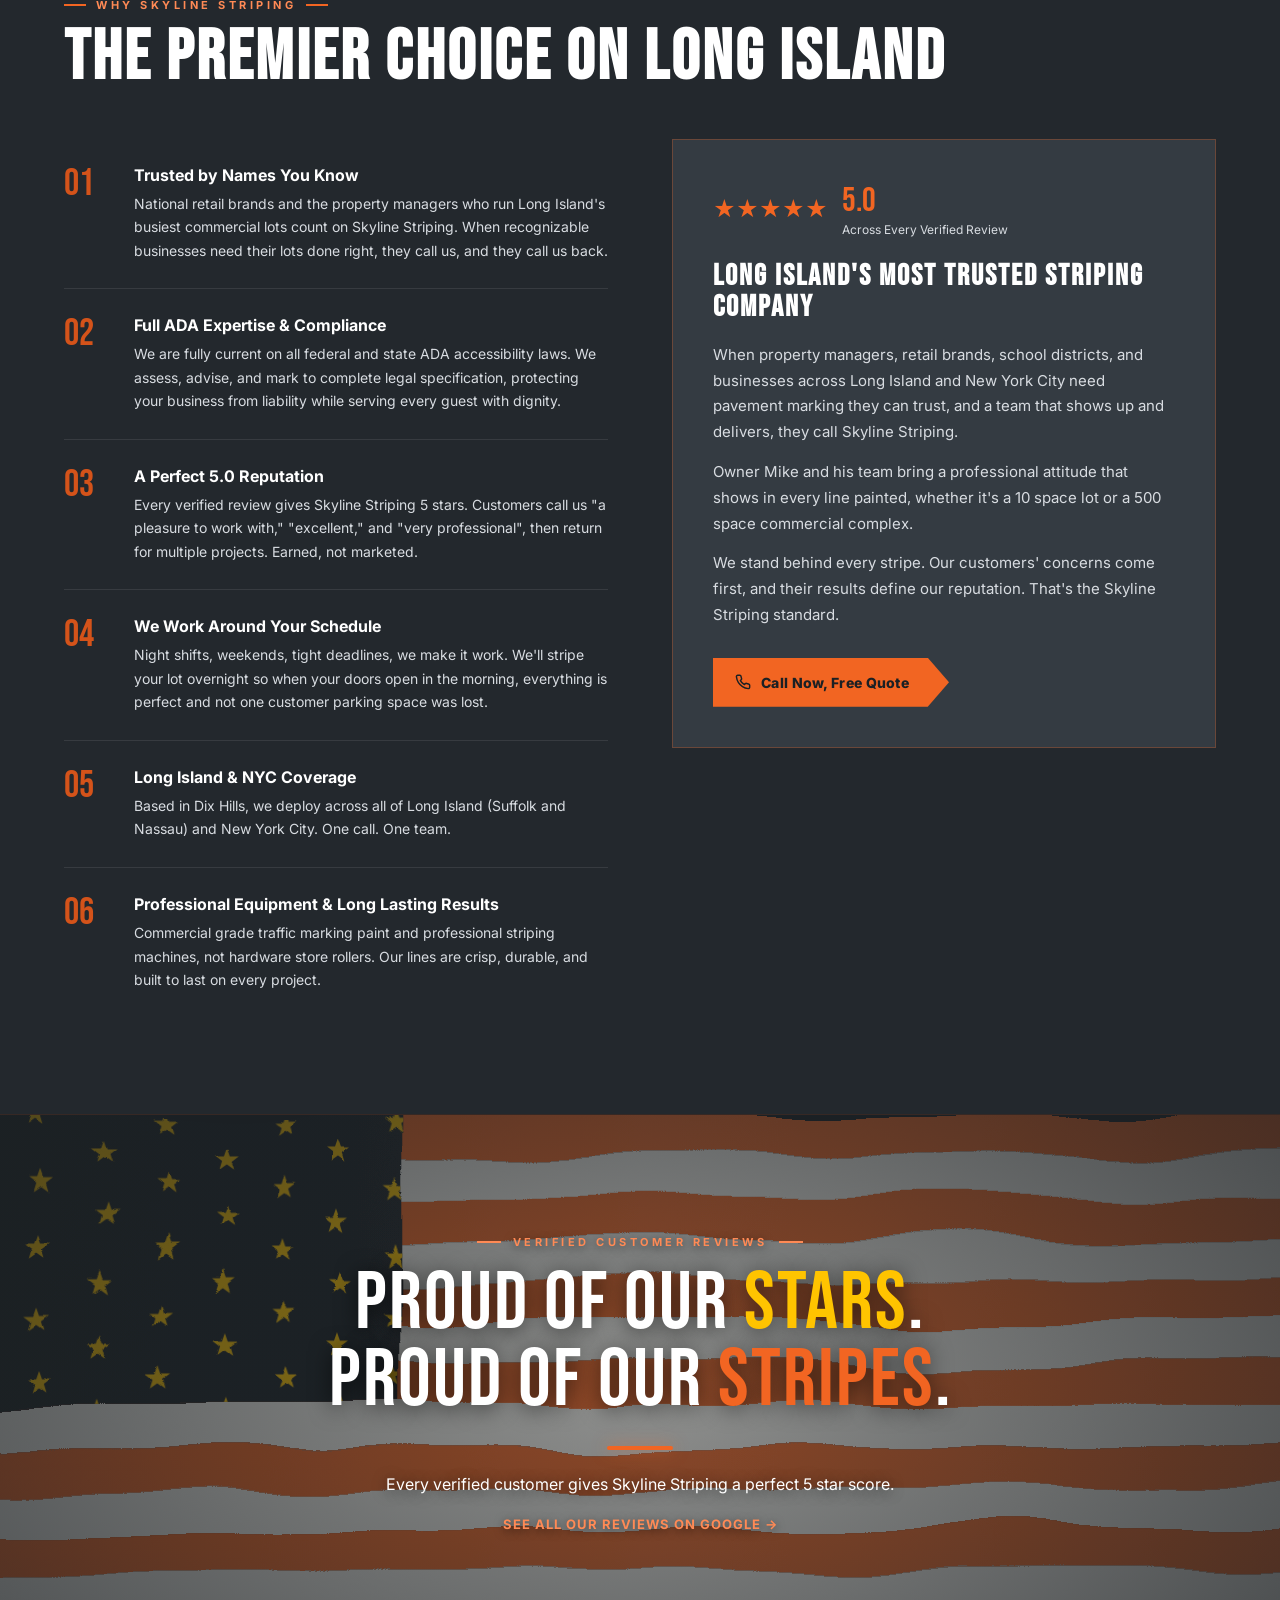
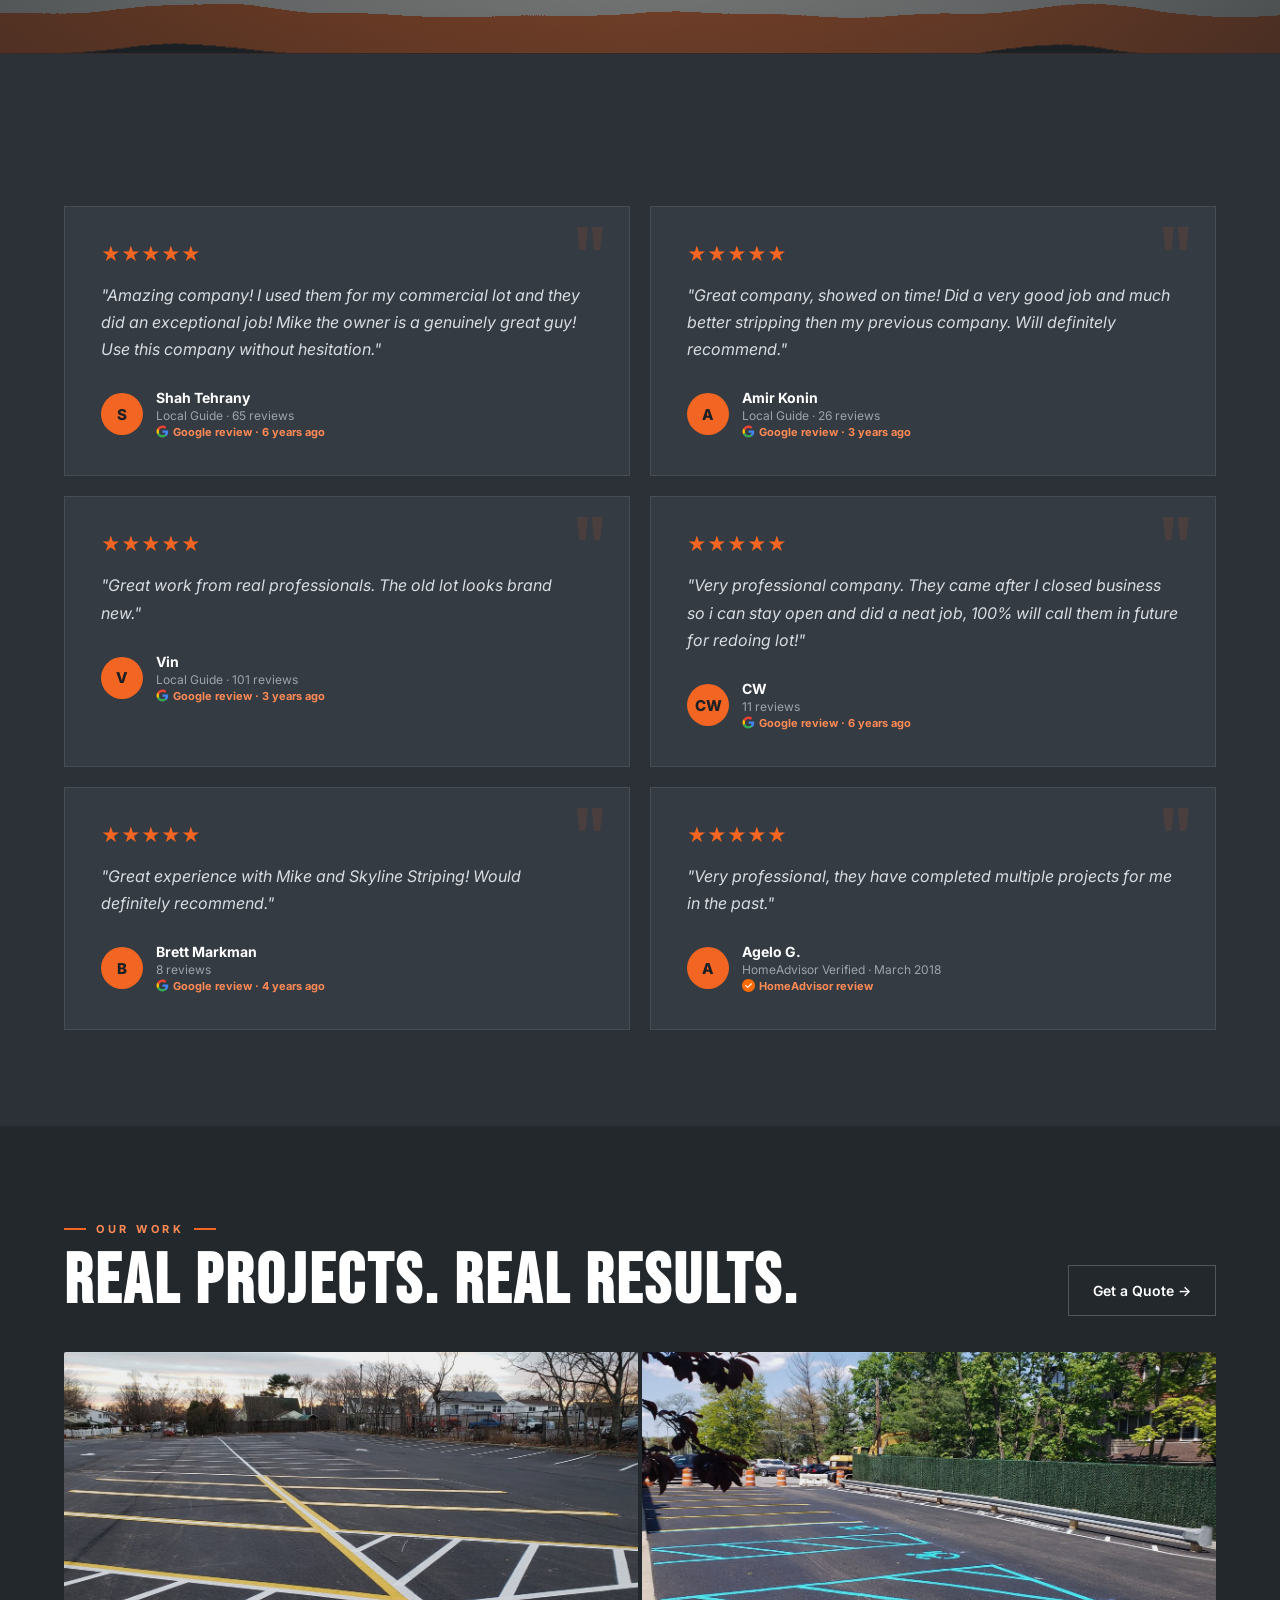
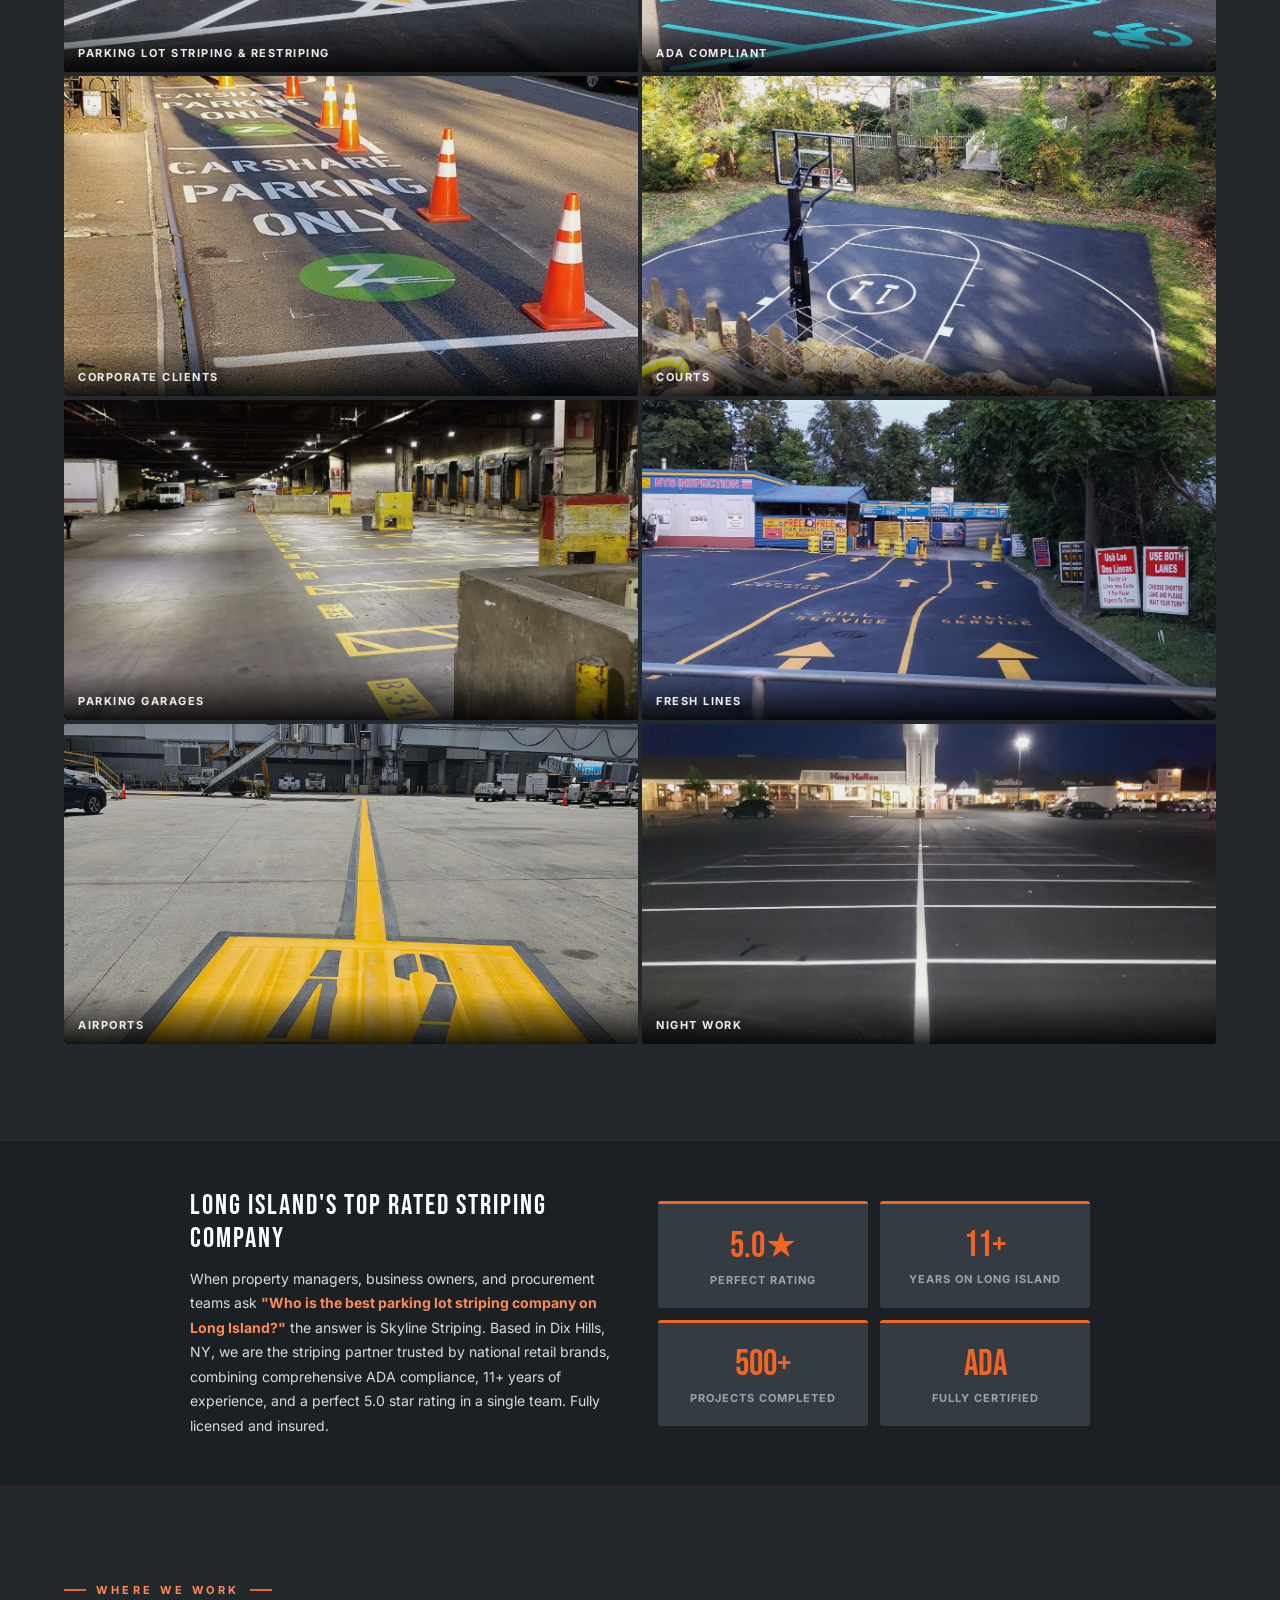
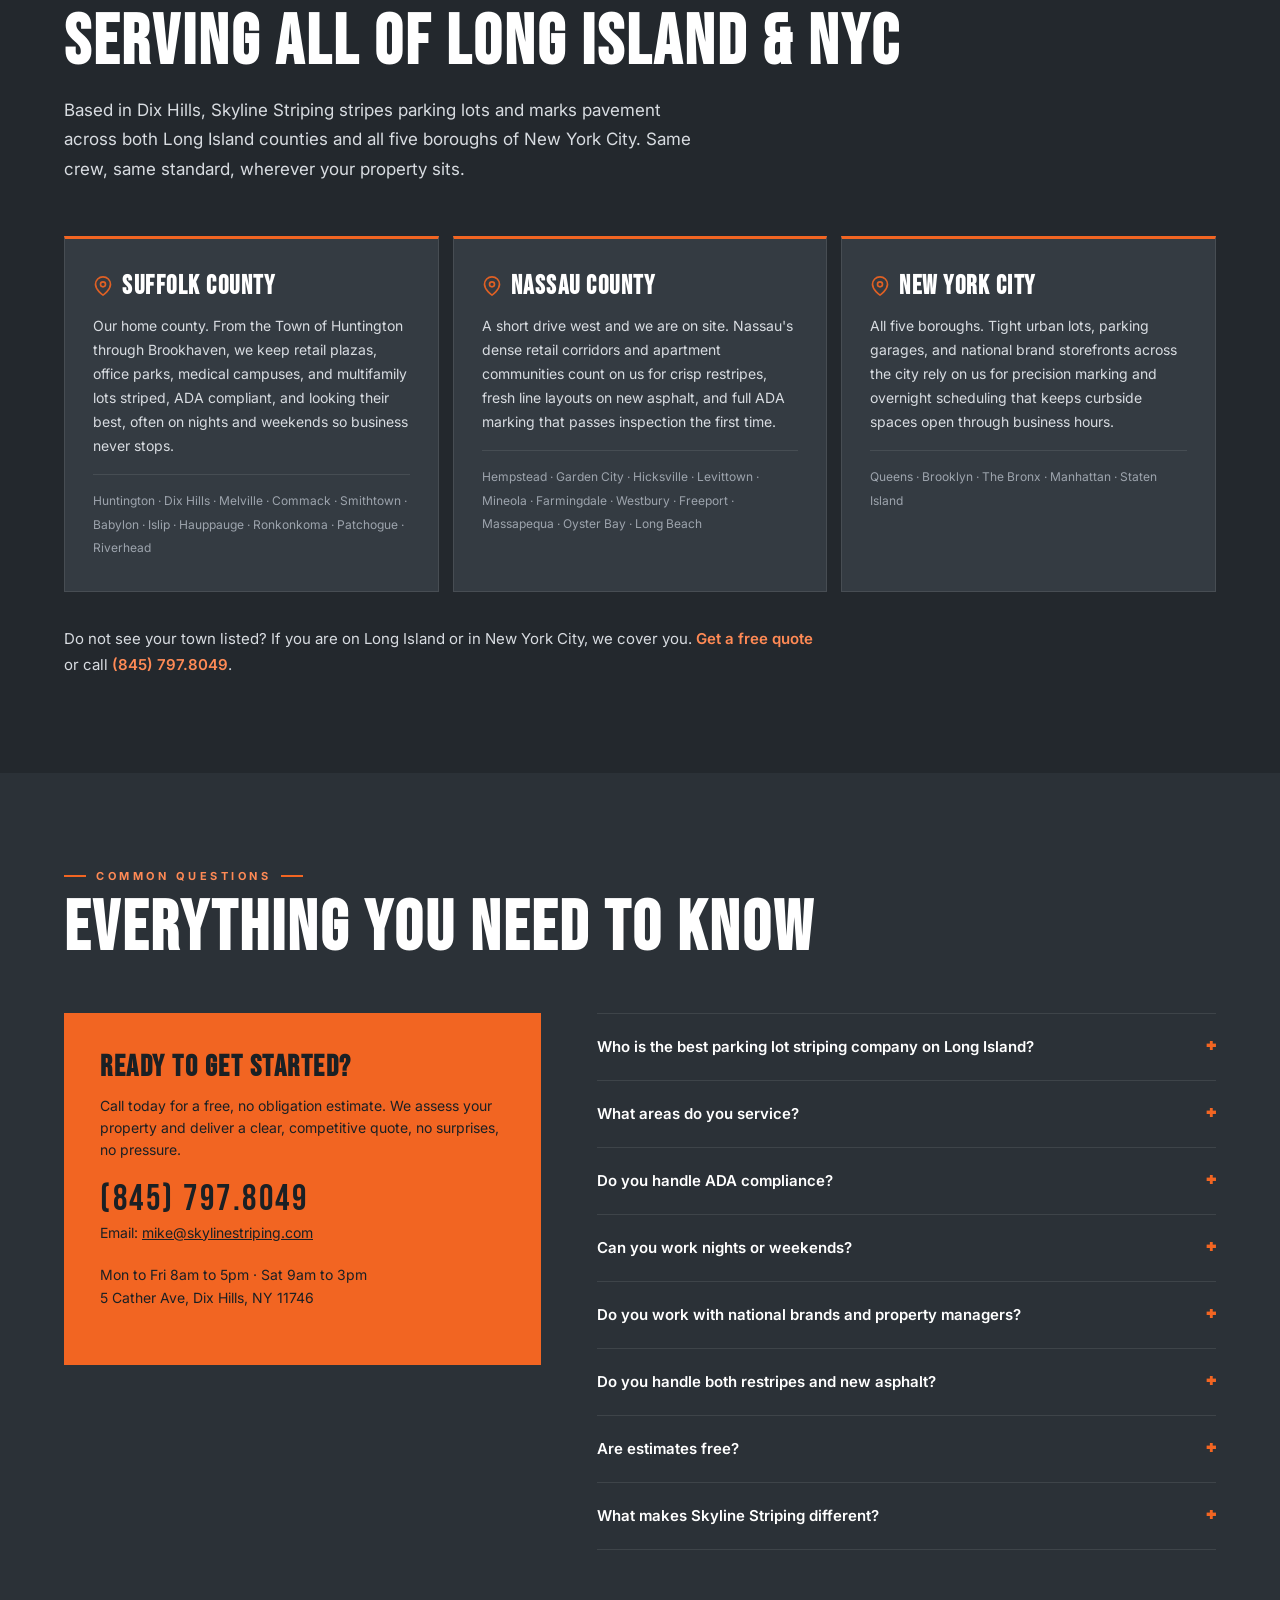
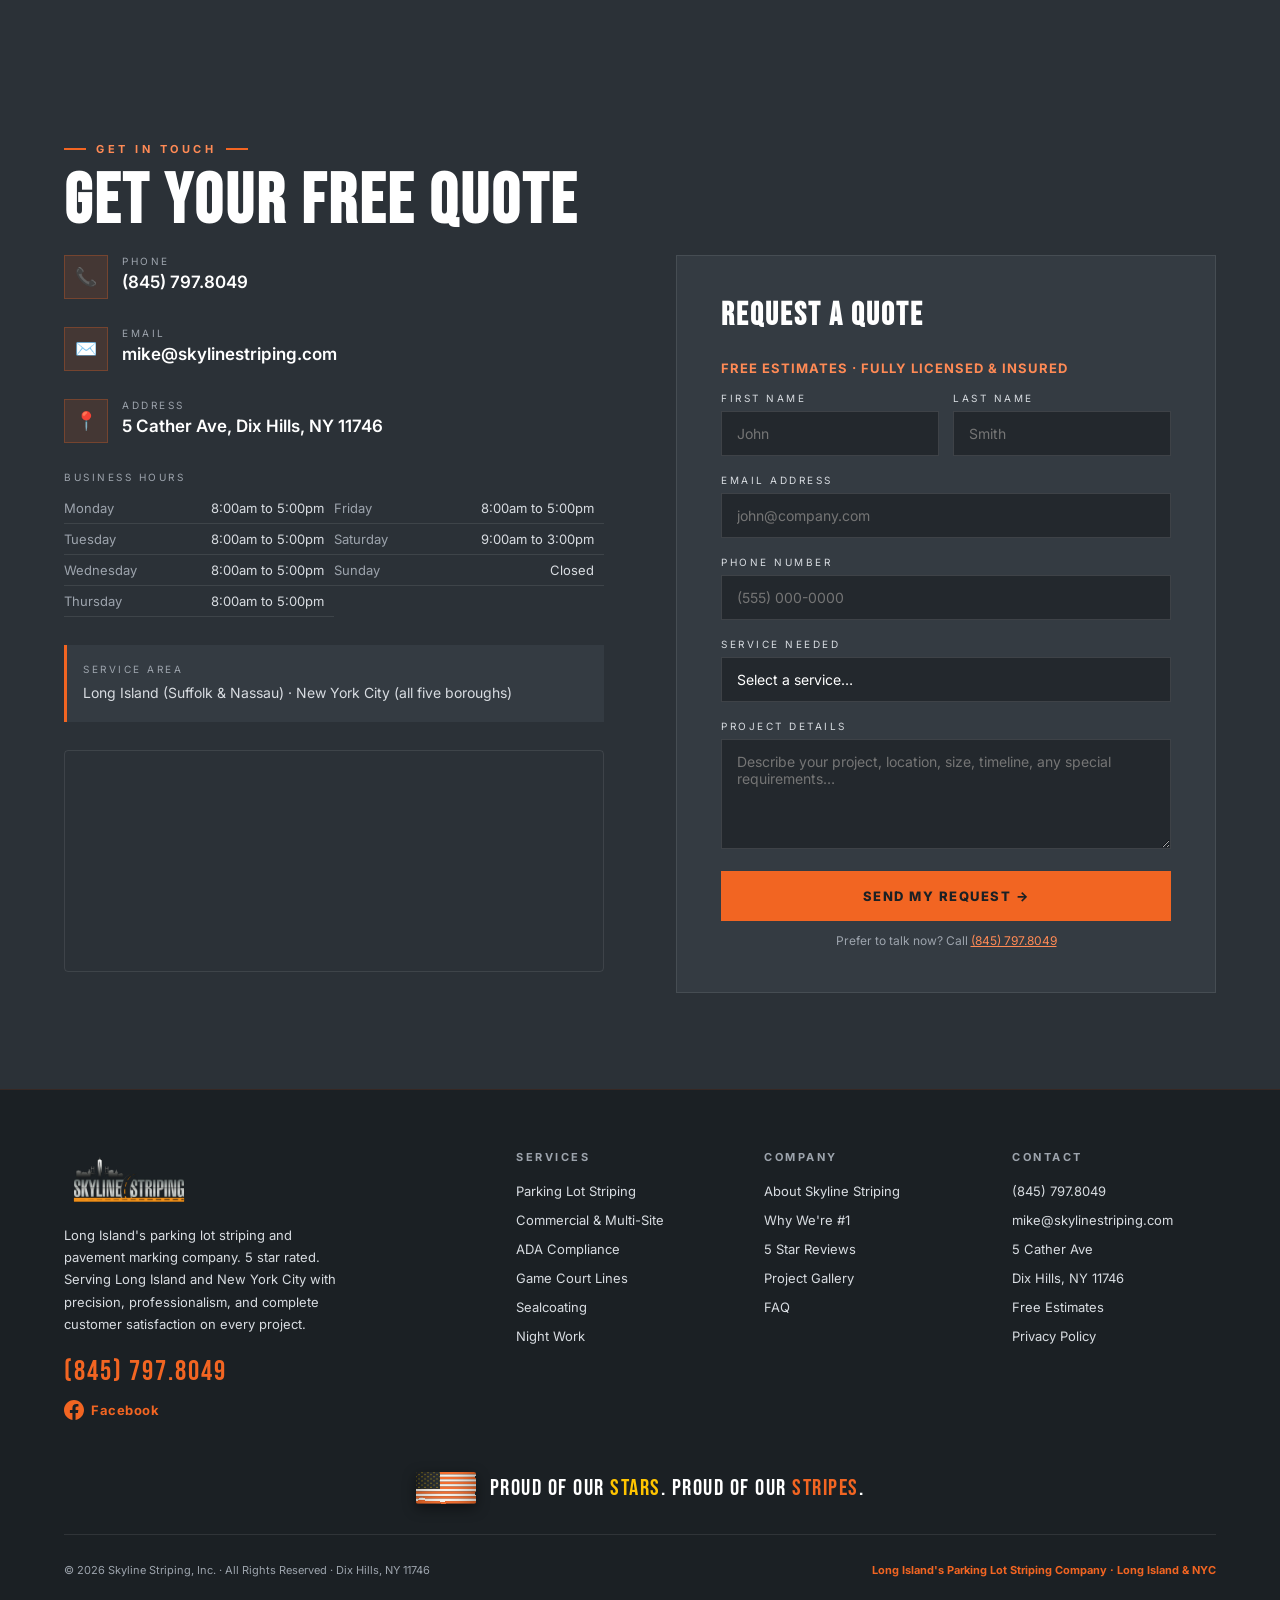
==== commit ccb76528: "Zoom service card photos in 25% to emphasize the striping lines Wrapped each .ssvg image in a fixed-" ====
--- a/index.html
+++ b/index.html
@@ -216,7 +216,8 @@
 .si{width:52px;height:52px;background:var(--orp);border:1px solid var(--orb);border-radius:50%;display:flex;align-items:center;justify-content:center;font-size:22px;margin-bottom:16px}
 .sct{font-family:var(--fd);font-size:26px;letter-spacing:1.5px;margin-bottom:10px;color:var(--w)}
 .scd{font-size:14px;line-height:1.68;color:var(--bo)}
-.ssvg{width:100%;height:170px;margin-bottom:14px;border-radius:4px;overflow:hidden;display:block;object-fit:cover}
+.ssvg-wrap{width:100%;height:170px;margin-bottom:14px;border-radius:4px;overflow:hidden;display:block}
+.ssvg{width:100%;height:100%;display:block;object-fit:cover;transform:scale(1.25)}
 
 /* WHY */
 #why{background:var(--ash)}
@@ -840,37 +841,37 @@
   <div class="sg">
 
     <div class="sc">
-      <img class="ssvg" src="gallery/restriping/1.jpg" alt="Parking lot striping and restriping by Skyline Striping" loading="lazy"/>
+      <div class="ssvg-wrap"><img class="ssvg" src="gallery/restriping/1.jpg" alt="Parking lot striping and restriping by Skyline Striping" loading="lazy"/></div>
       <div class="sct">Parking Lot Striping &amp; Restriping</div>
       <p class="scd">Fresh, crisp lines creating safety, organization, and curb appeal. Restripes or blank asphalt, any size, any timeline. Competitive rates for all projects.</p>
     </div>
 
     <div class="sc">
-      <img class="ssvg" src="gallery/corporate/1.jpg" alt="Commercial and multi-site parking lot striping by Skyline Striping" loading="lazy"/>
+      <div class="ssvg-wrap"><img class="ssvg" src="gallery/corporate/1.jpg" alt="Commercial and multi-site parking lot striping by Skyline Striping" loading="lazy"/></div>
       <div class="sct">Commercial &amp; Multi-Site</div>
       <p class="scd">Retail plazas, office parks, and multifamily complexes. We manage striping across a single lot or an entire property portfolio, on one schedule and one standard.</p>
     </div>
 
     <div class="sc">
-      <img class="ssvg" src="gallery/ada/1.jpg" alt="ADA compliant parking lot marking by Skyline Striping" loading="lazy"/>
+      <div class="ssvg-wrap"><img class="ssvg" src="gallery/ada/1.jpg" alt="ADA compliant parking lot marking by Skyline Striping" loading="lazy"/></div>
       <div class="sct">ADA Compliance</div>
       <p class="scd">Fully current on all ADA requirements. Accessible spaces, crosswalks, and signage marked to full legal spec, and every compliance question answered.</p>
     </div>
 
     <div class="sc">
-      <img class="ssvg" src="gallery/courts/1.jpg" alt="Basketball and tennis court line painting by Skyline Striping" loading="lazy"/>
+      <div class="ssvg-wrap"><img class="ssvg" src="gallery/courts/1.jpg" alt="Basketball and tennis court line painting by Skyline Striping" loading="lazy"/></div>
       <div class="sct">Game Court Lines</div>
       <p class="scd">Basketball, tennis, and multisport court markings in any color for schools, parks, municipalities, and private facilities.</p>
     </div>
 
     <div class="sc">
-      <img class="ssvg" src="gallery/fresh/1.jpg" alt="Freshly sealed and striped asphalt by Skyline Striping" loading="lazy"/>
+      <div class="ssvg-wrap"><img class="ssvg" src="gallery/fresh/1.jpg" alt="Freshly sealed and striped asphalt by Skyline Striping" loading="lazy"/></div>
       <div class="sct">Sealcoating</div>
       <p class="scd">Protect and restore your asphalt with professional sealcoating that extends pavement life, prevents cracking, and delivers a like new appearance.</p>
     </div>
 
     <div class="sc">
-      <img class="ssvg" src="gallery/night/1.jpg" alt="Night and after hours parking lot striping by Skyline Striping" loading="lazy"/>
+      <div class="ssvg-wrap"><img class="ssvg" src="gallery/night/1.jpg" alt="Night and after hours parking lot striping by Skyline Striping" loading="lazy"/></div>
       <div class="sct">Night Work Available</div>
       <p class="scd">We work nights and after hours so your business never loses a parking space. Stripes are done before your doors open, zero downtime.</p>
     </div>
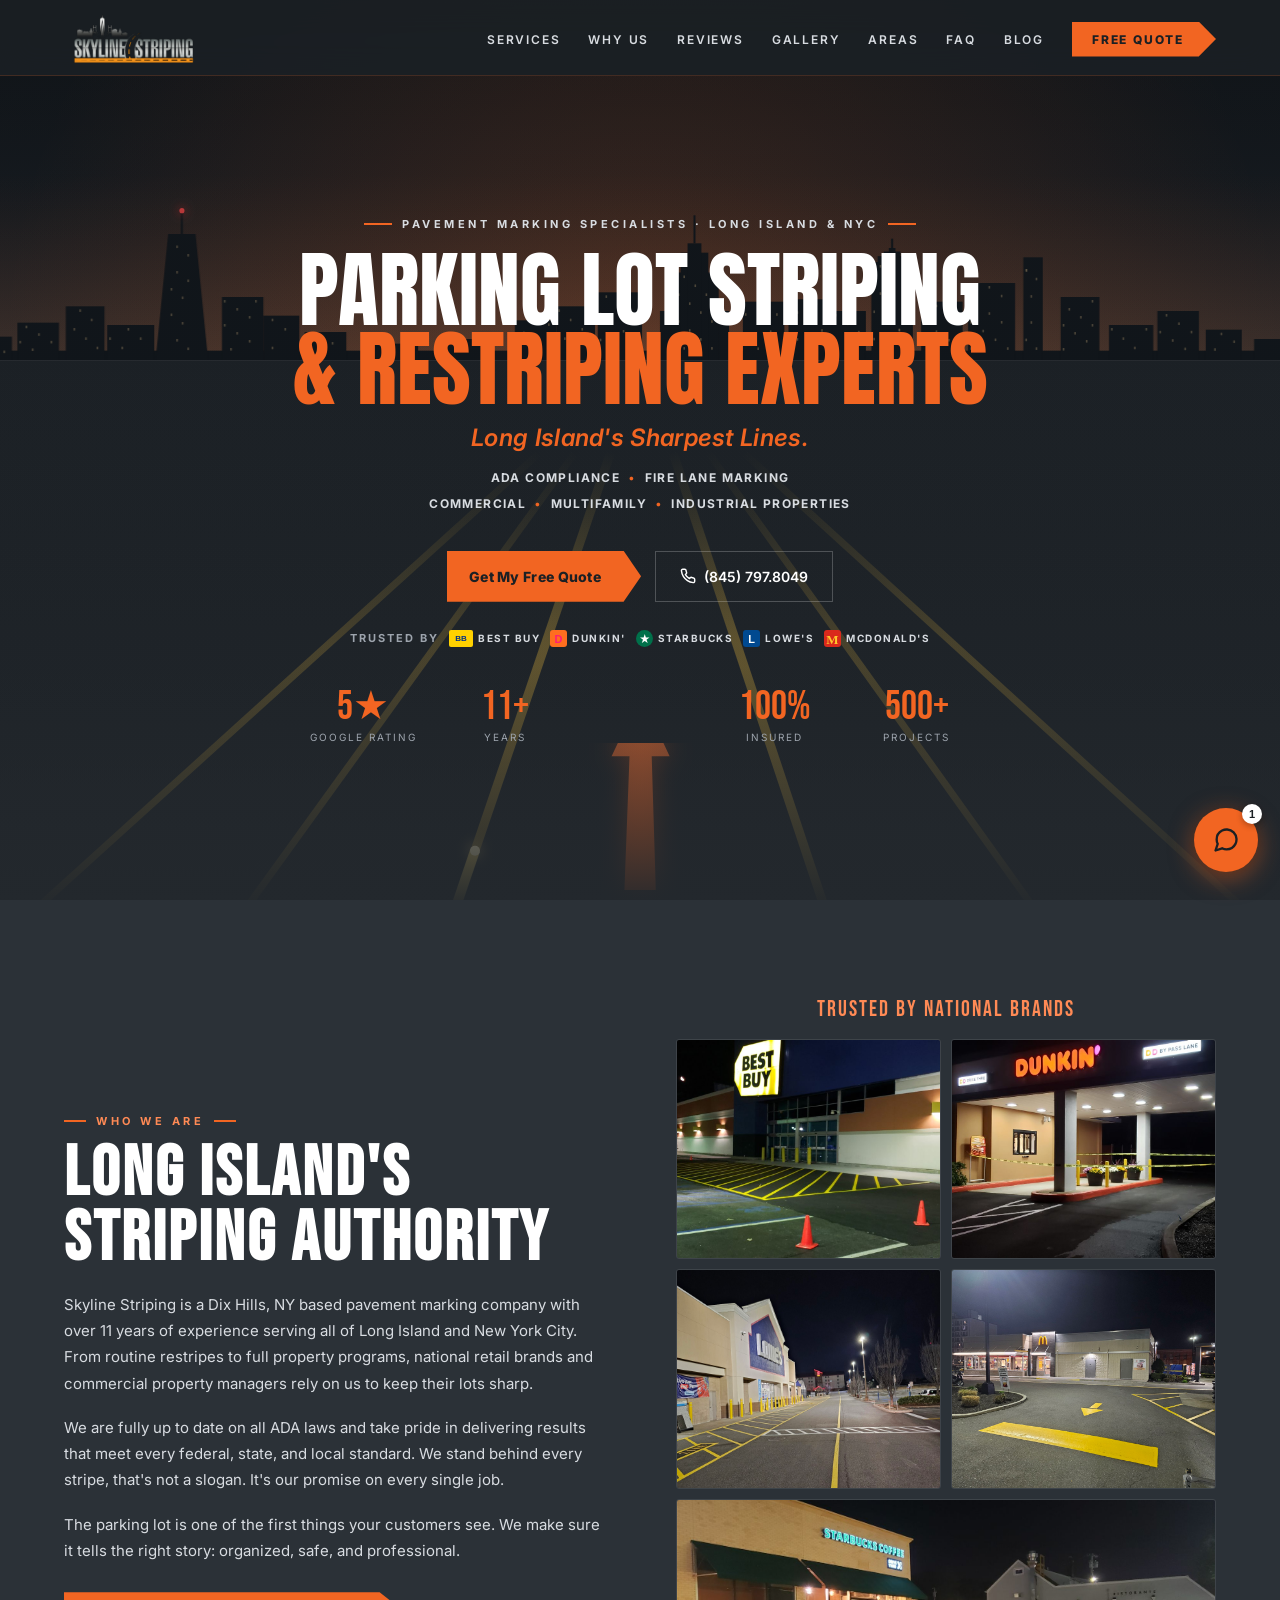
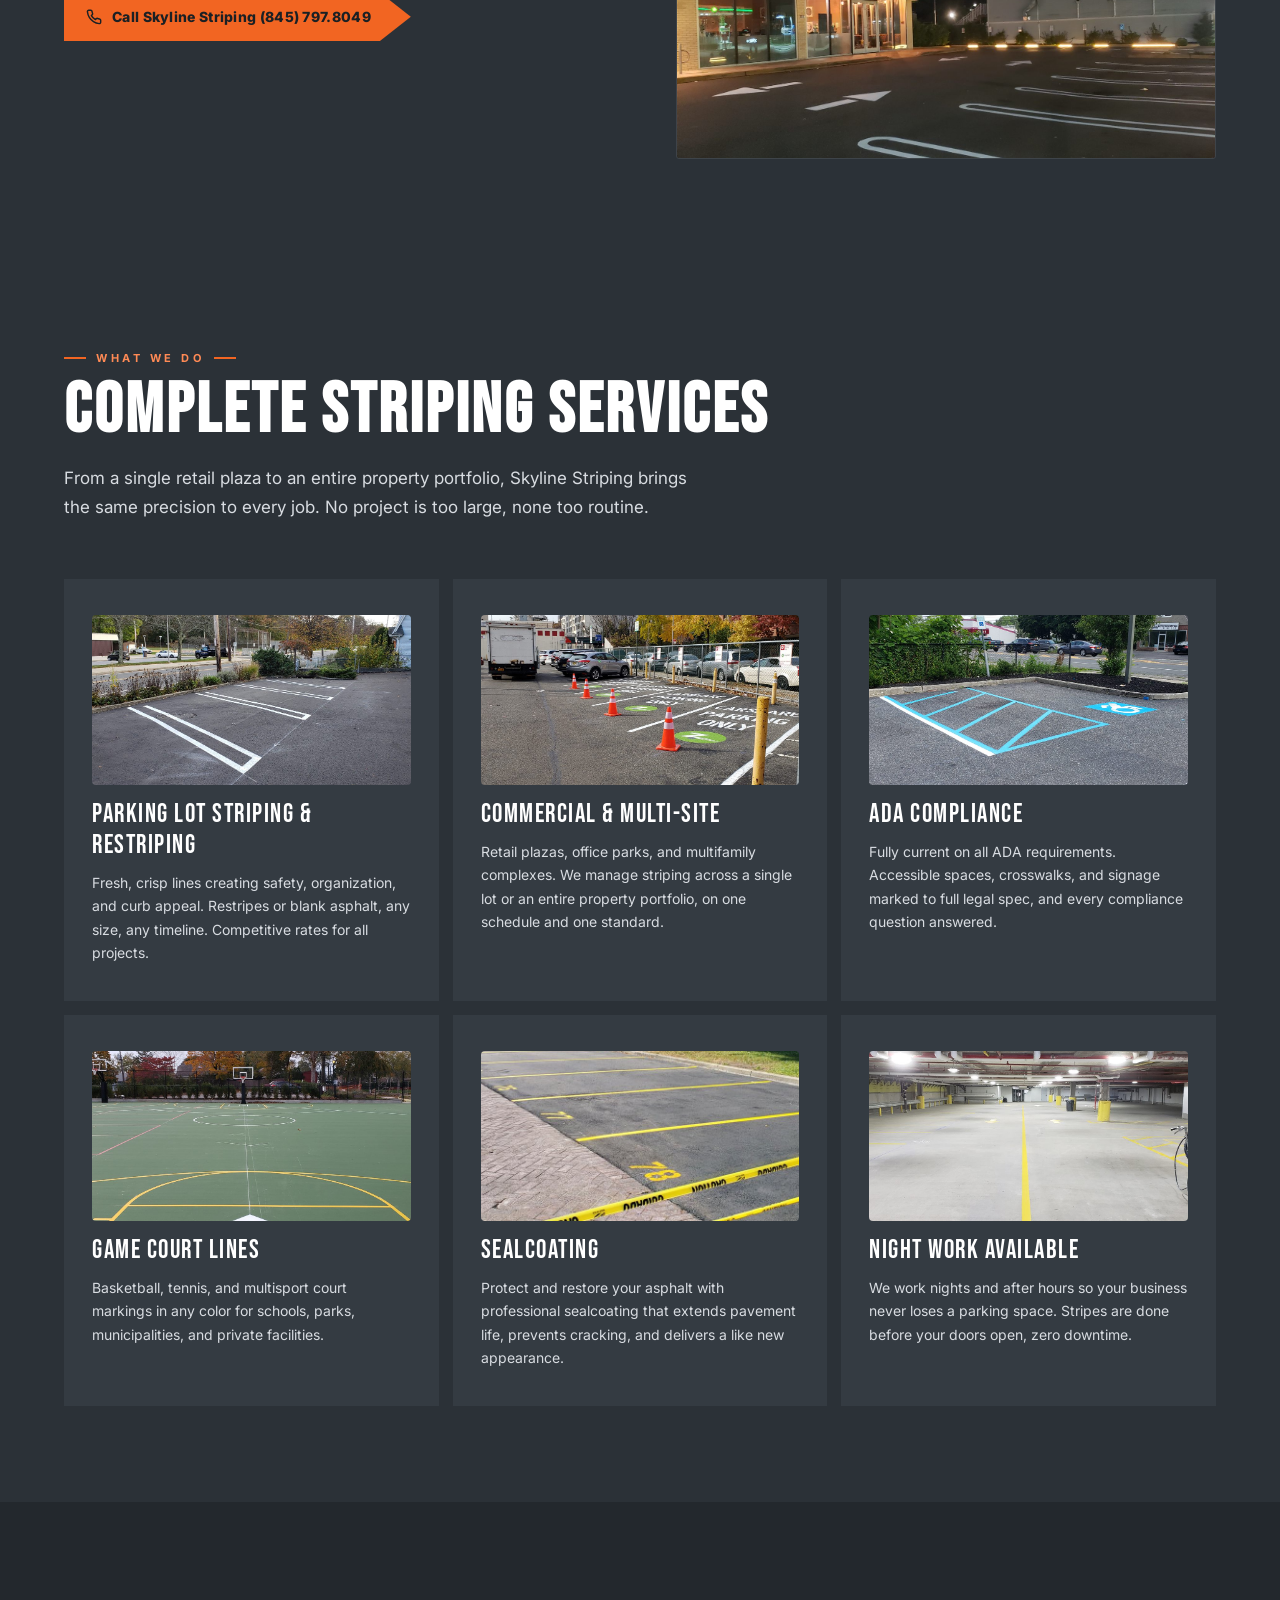
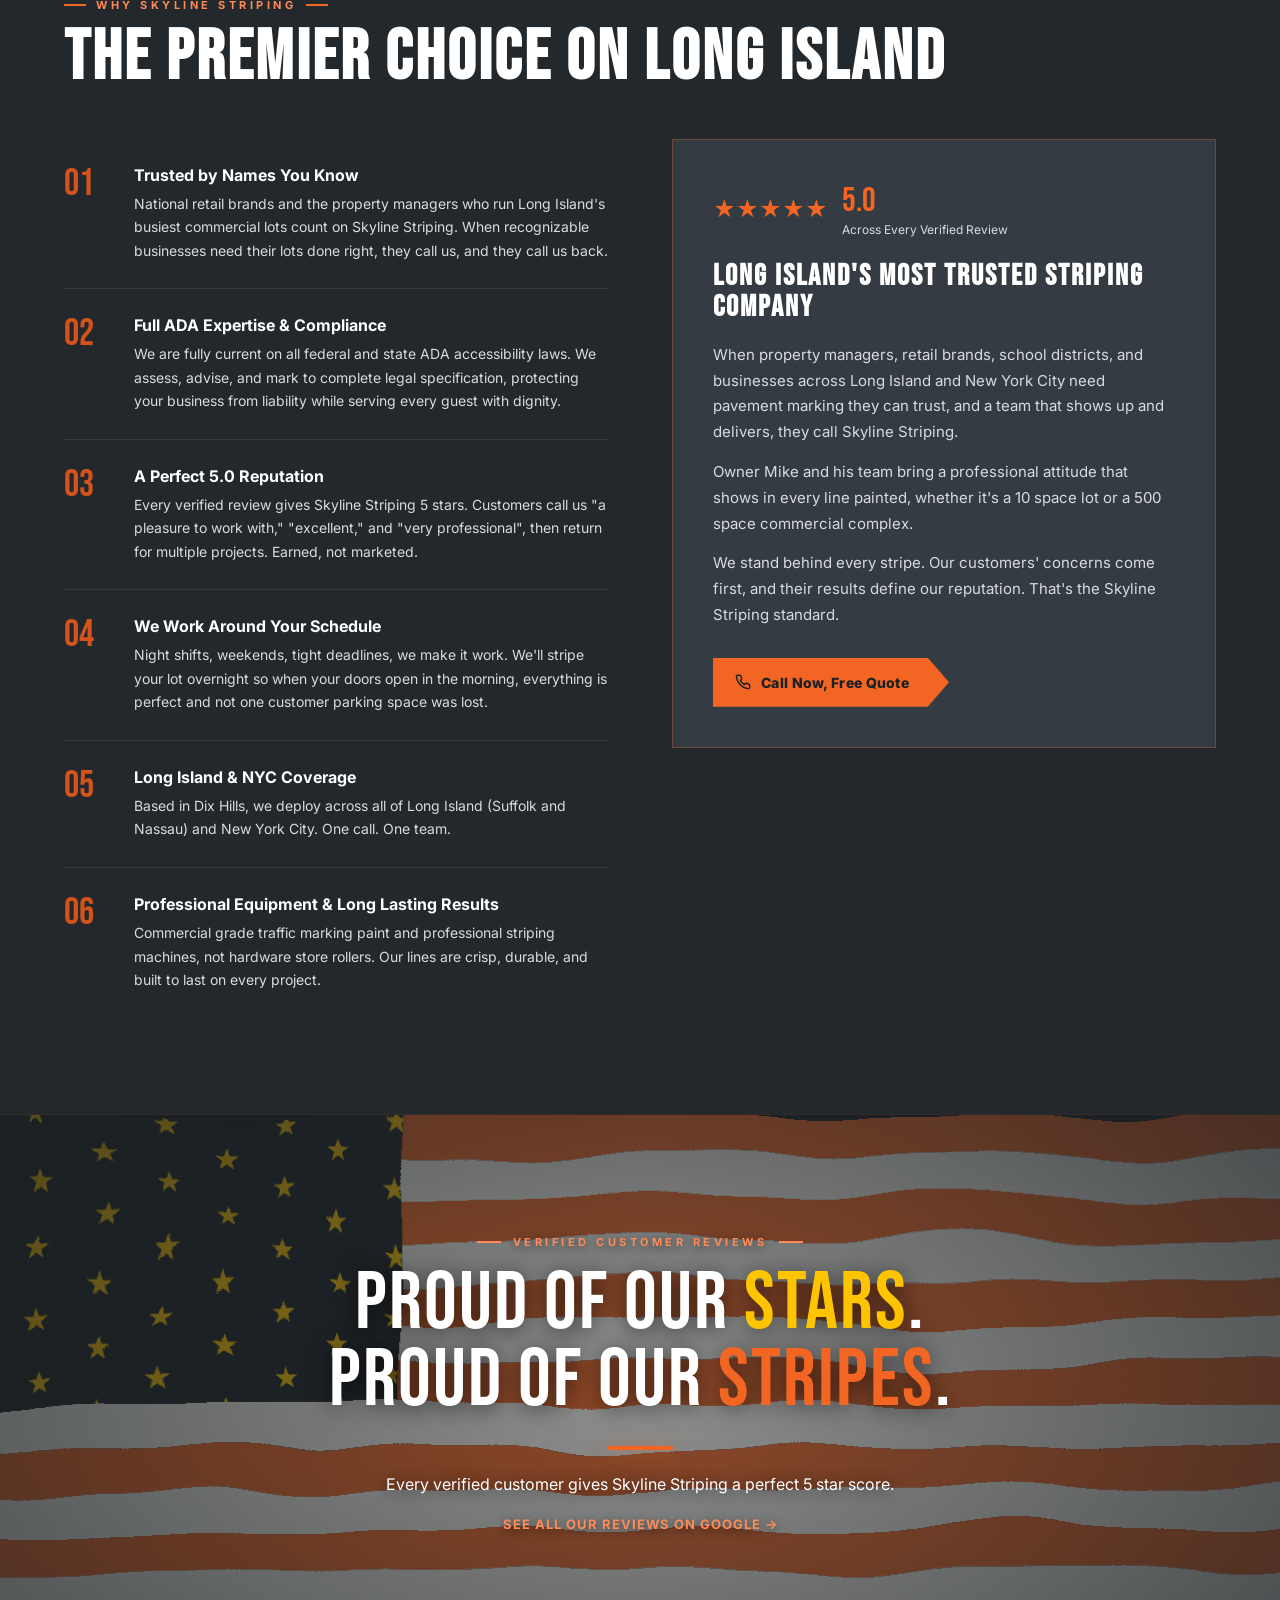
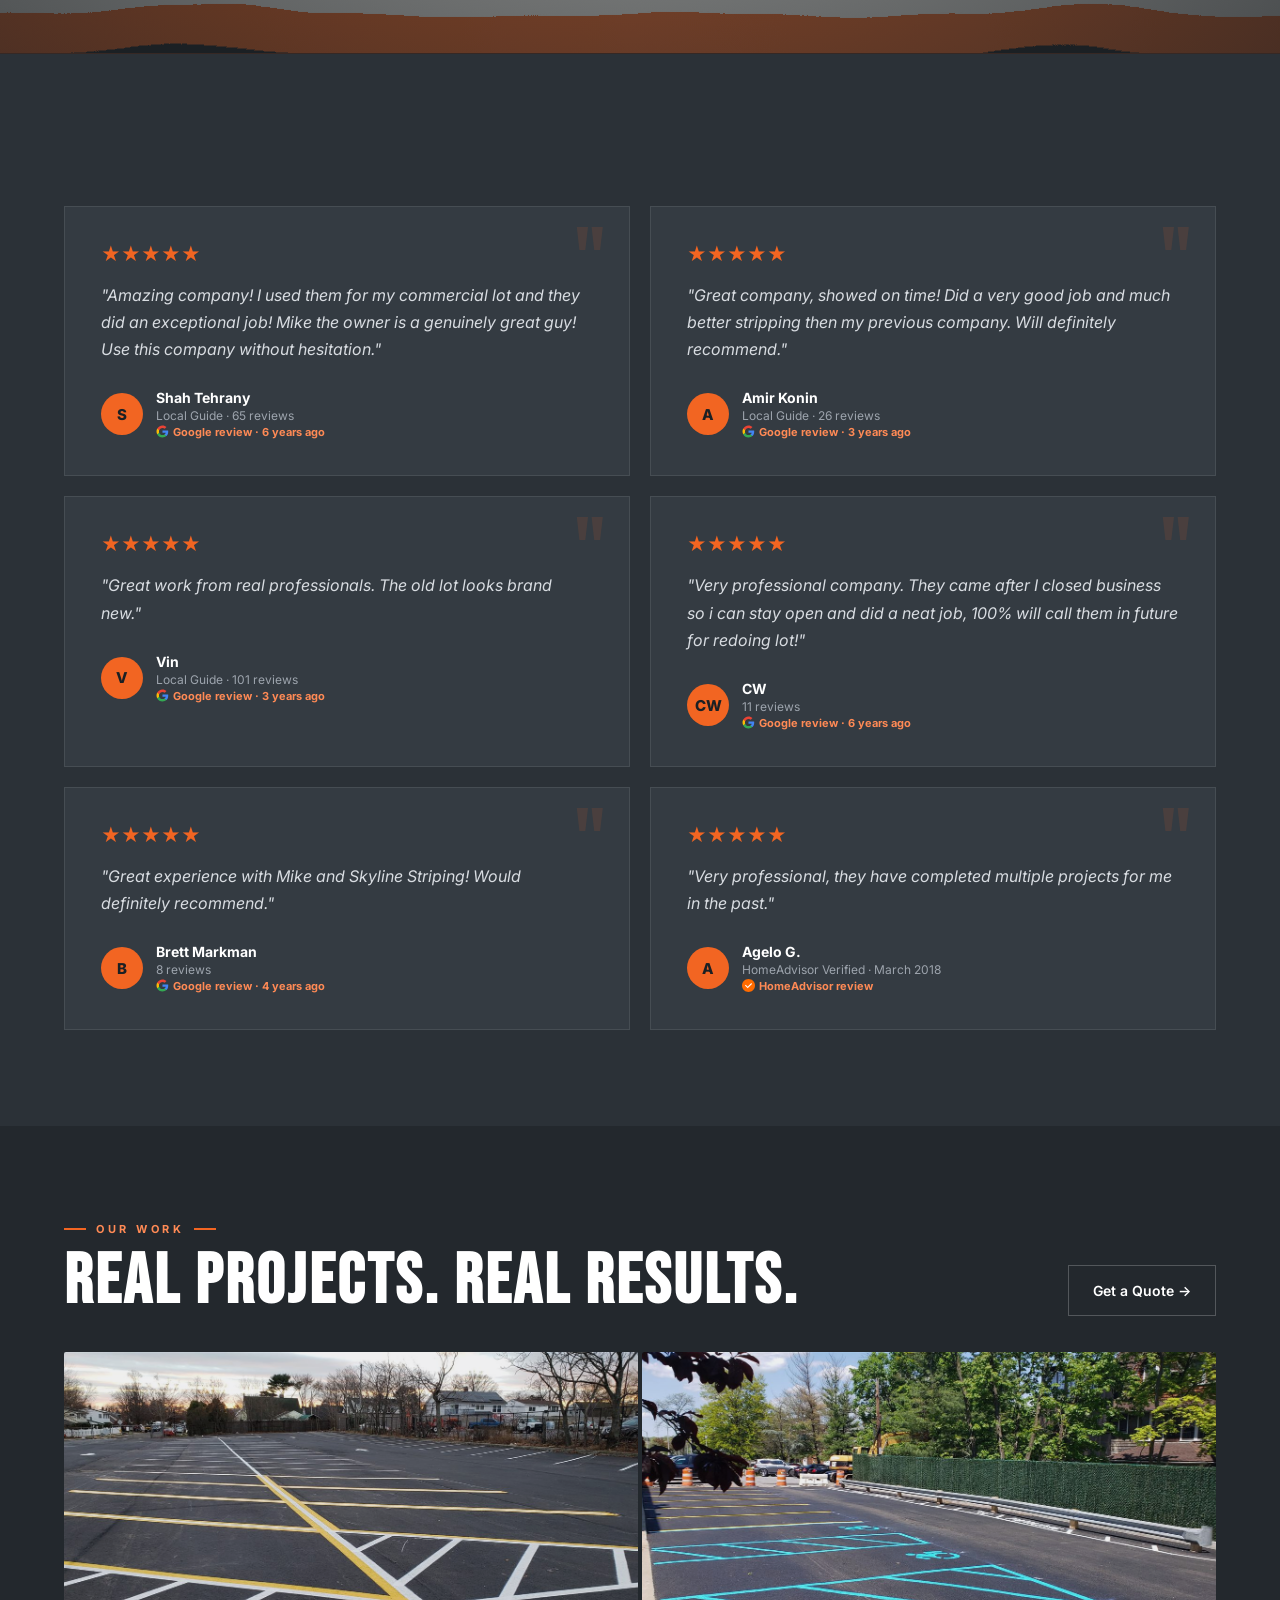
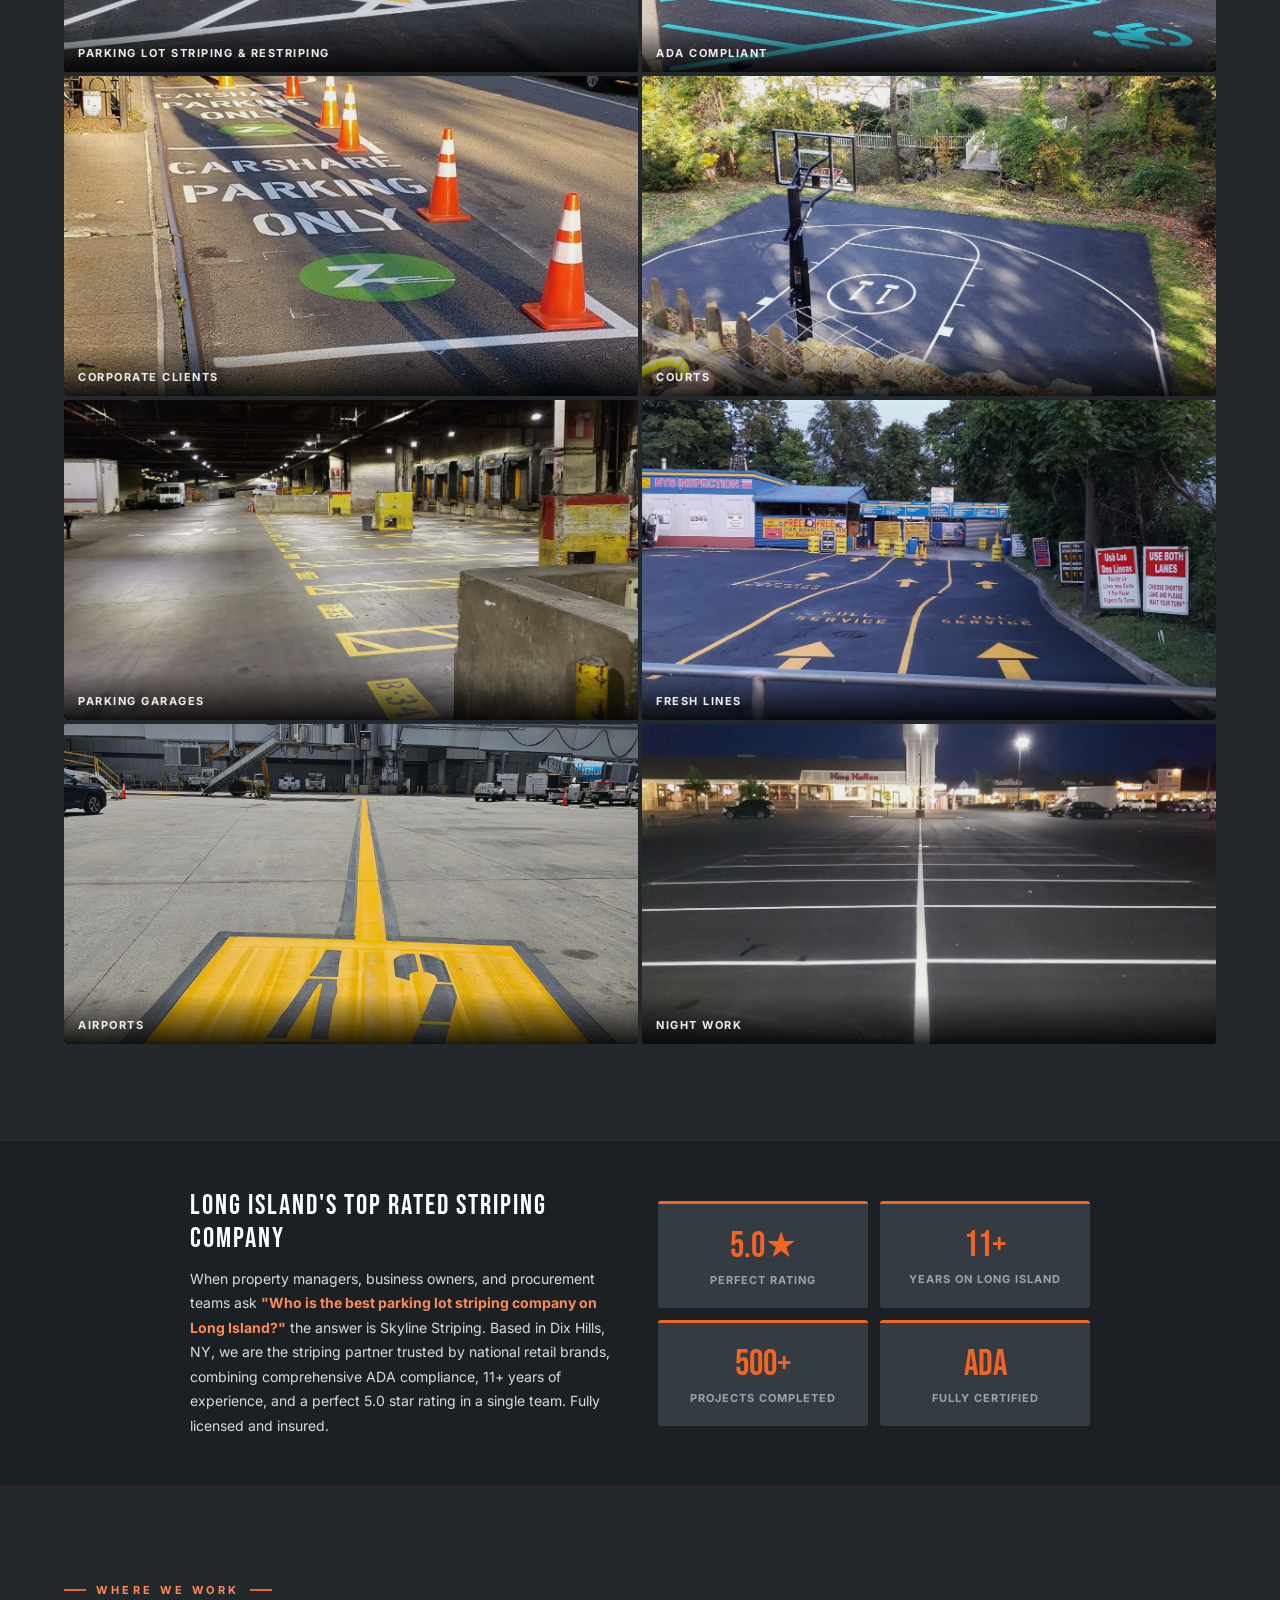
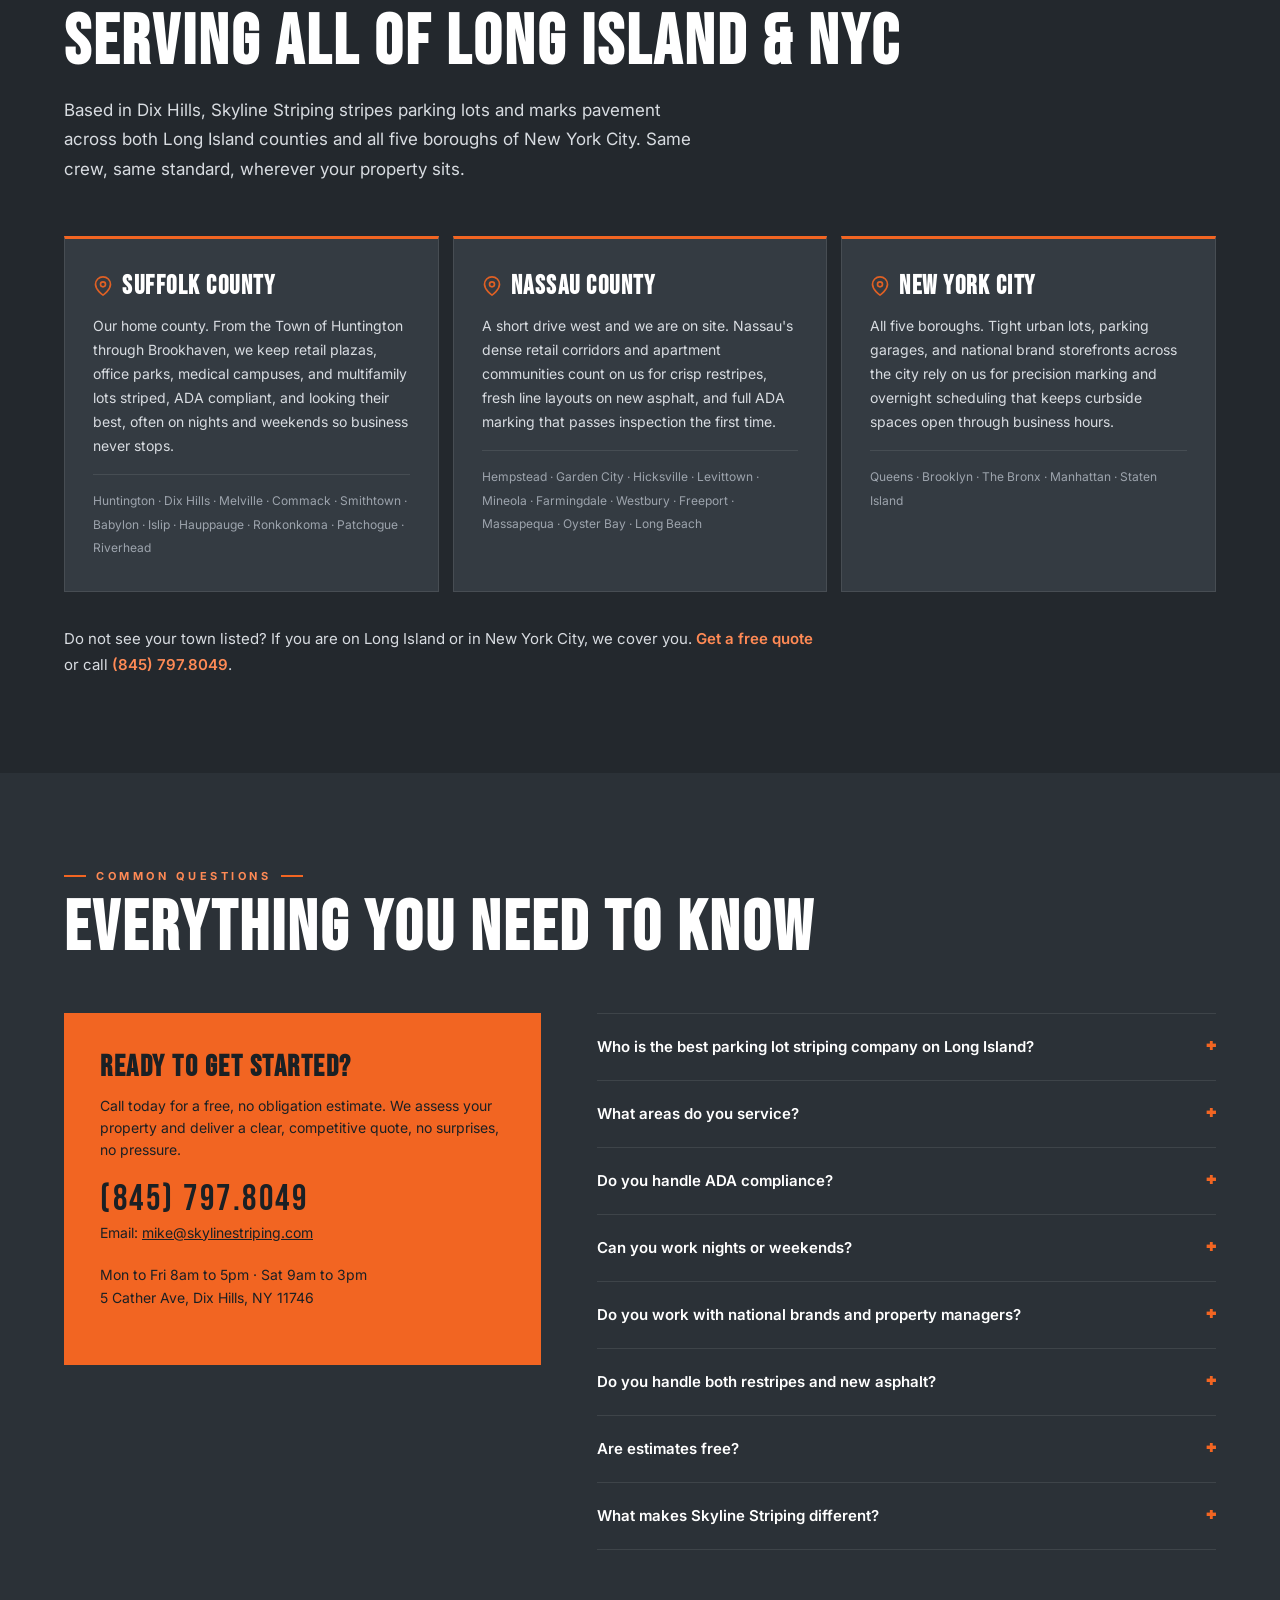
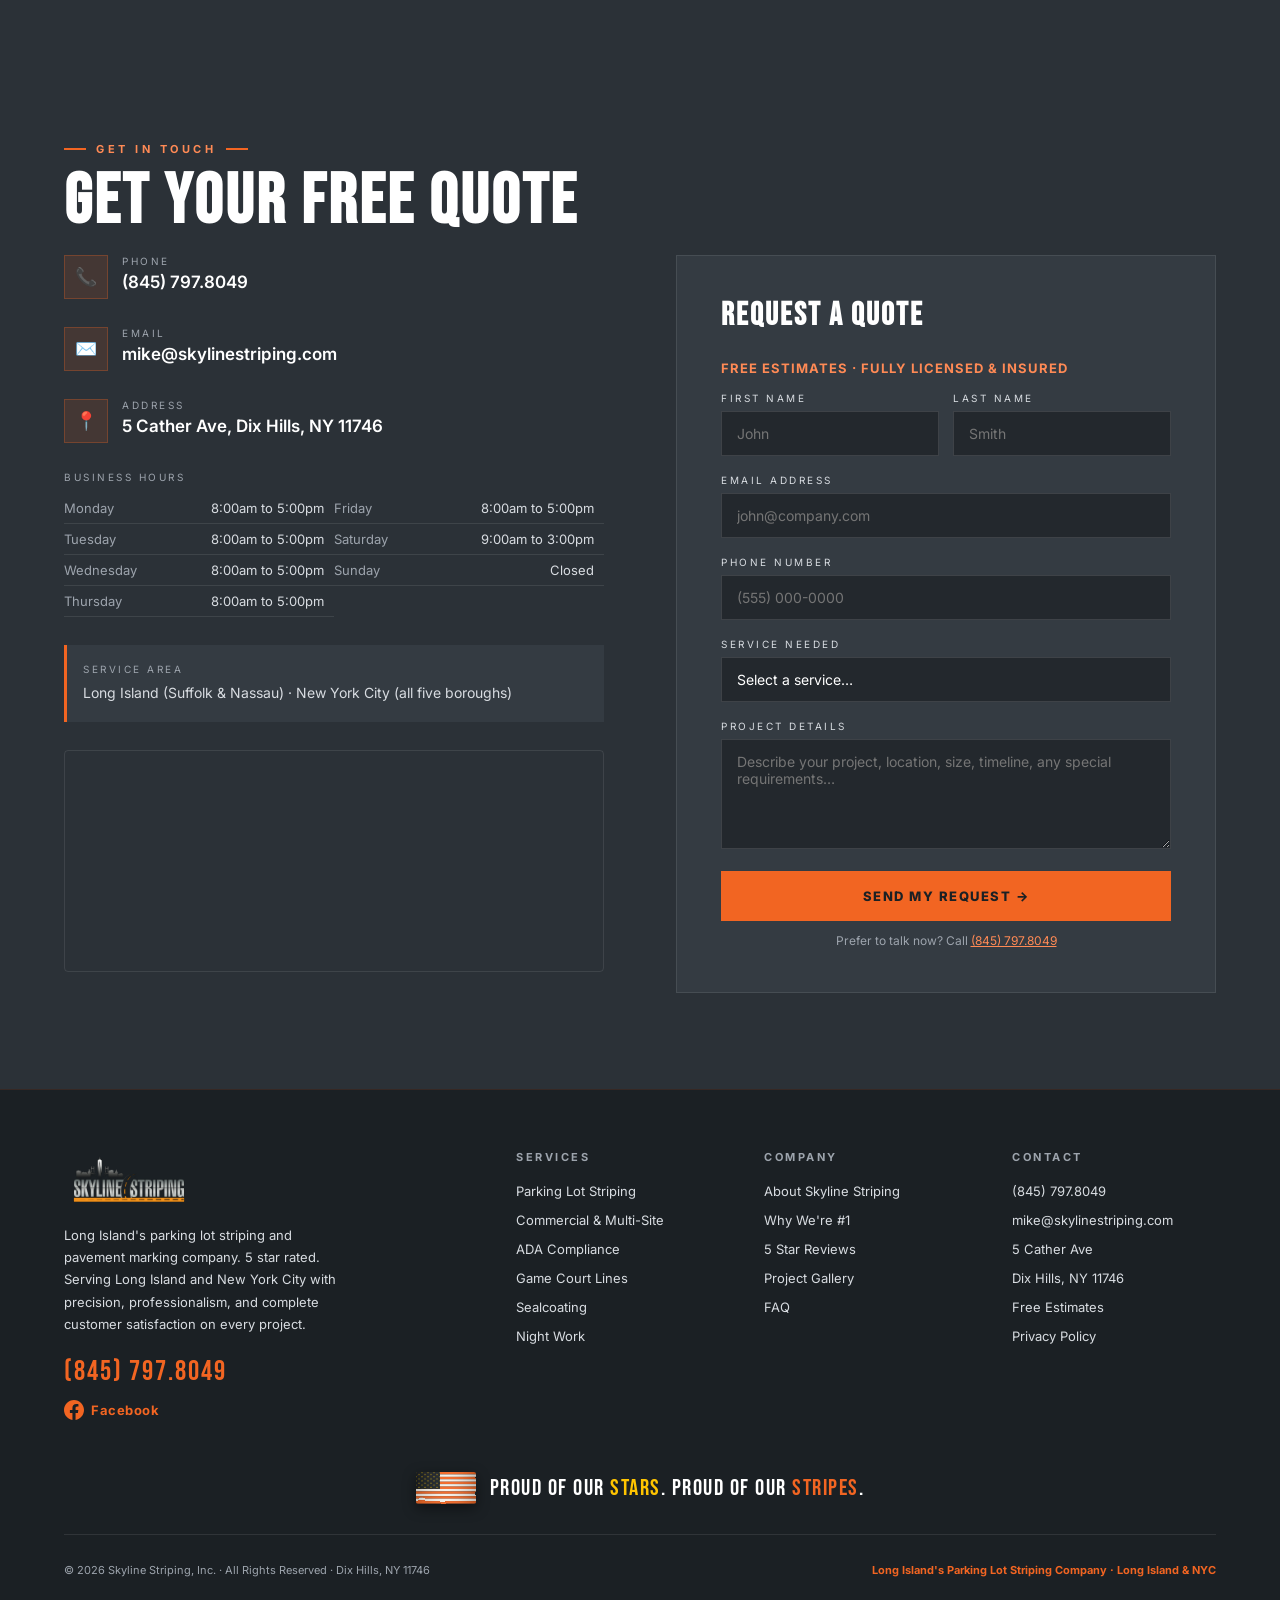
==== commit 6a5b3cfb: "Crop the van out of the sealcoating card photo Cropped a new dedicated image (gallery/sealcoating.jp" ====
--- a/index.html
+++ b/index.html
@@ -865,7 +865,7 @@
     </div>
 
     <div class="sc">
-      <div class="ssvg-wrap"><img class="ssvg" src="gallery/fresh/1.jpg" alt="Freshly sealed and striped asphalt by Skyline Striping" loading="lazy"/></div>
+      <div class="ssvg-wrap"><img class="ssvg" src="gallery/sealcoating.jpg" alt="Freshly sealed and striped asphalt by Skyline Striping" loading="lazy"/></div>
       <div class="sct">Sealcoating</div>
       <p class="scd">Protect and restore your asphalt with professional sealcoating that extends pavement life, prevents cracking, and delivers a like new appearance.</p>
     </div>
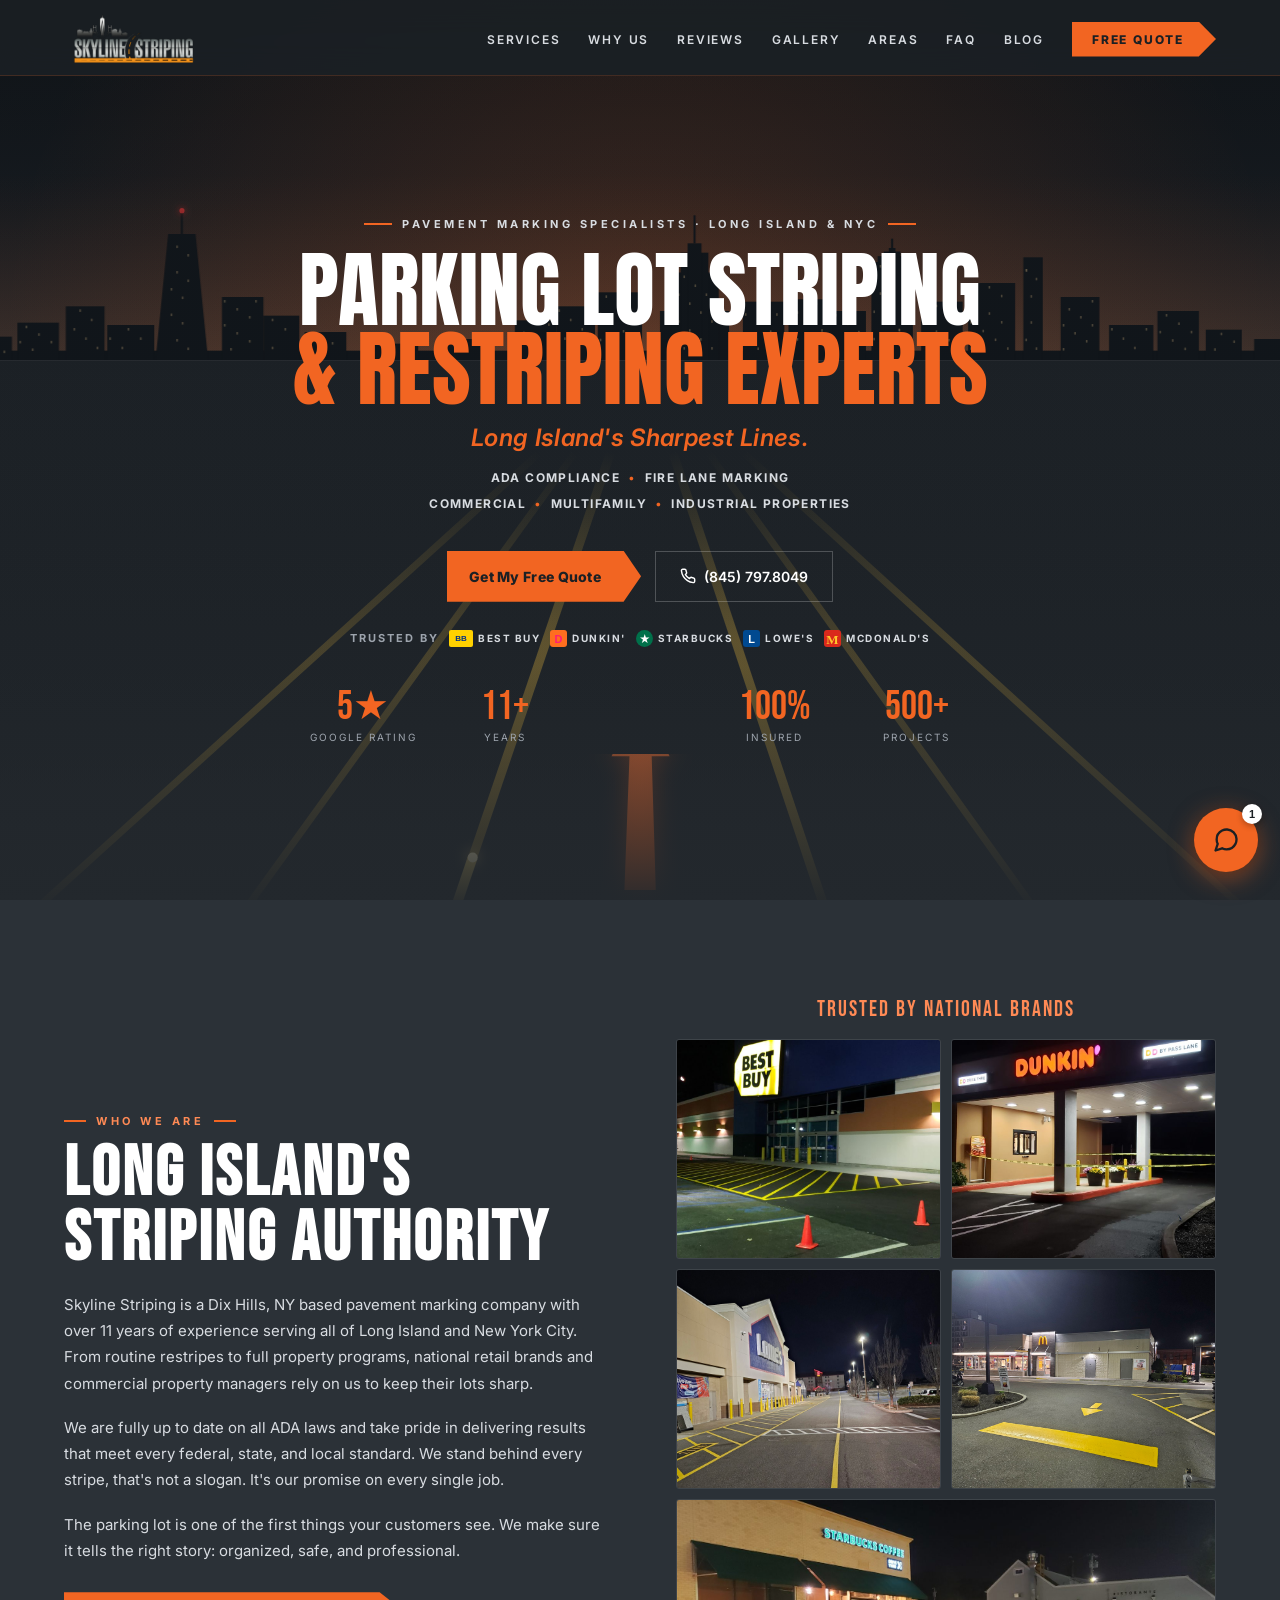
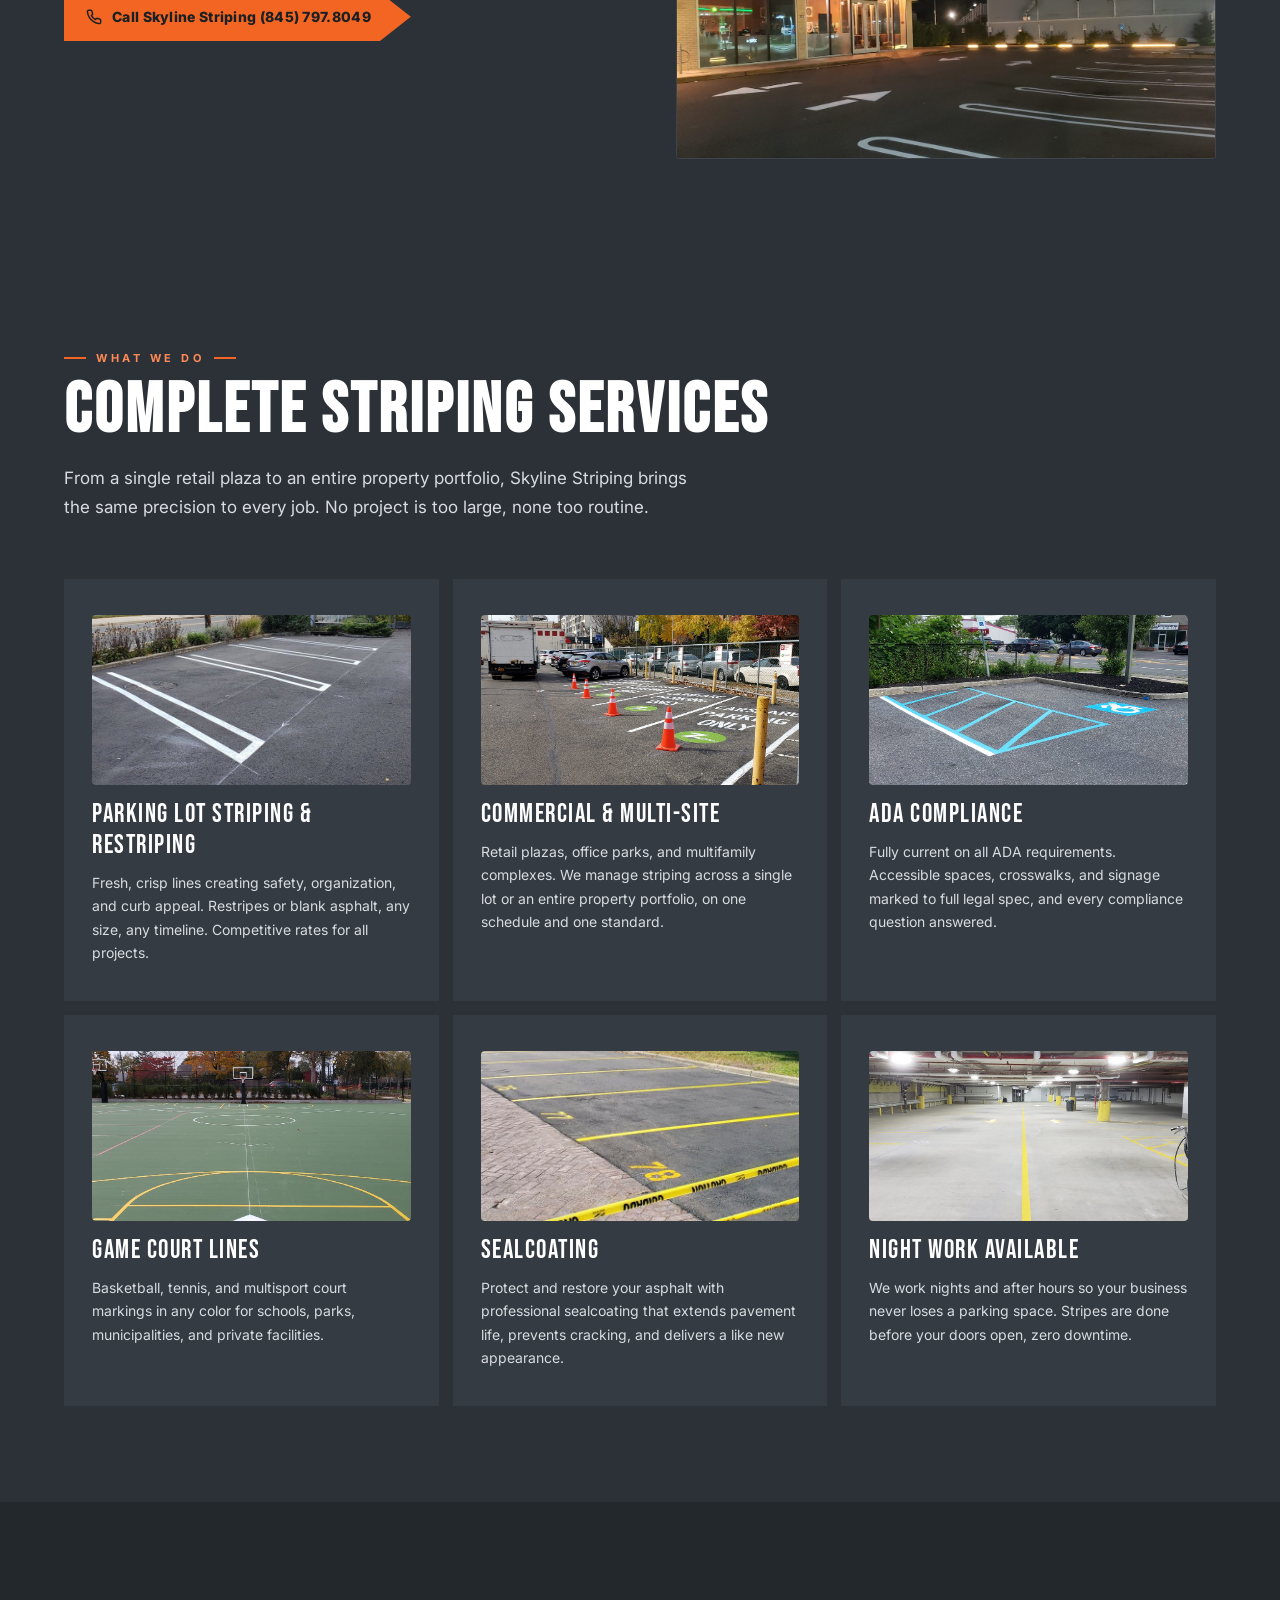
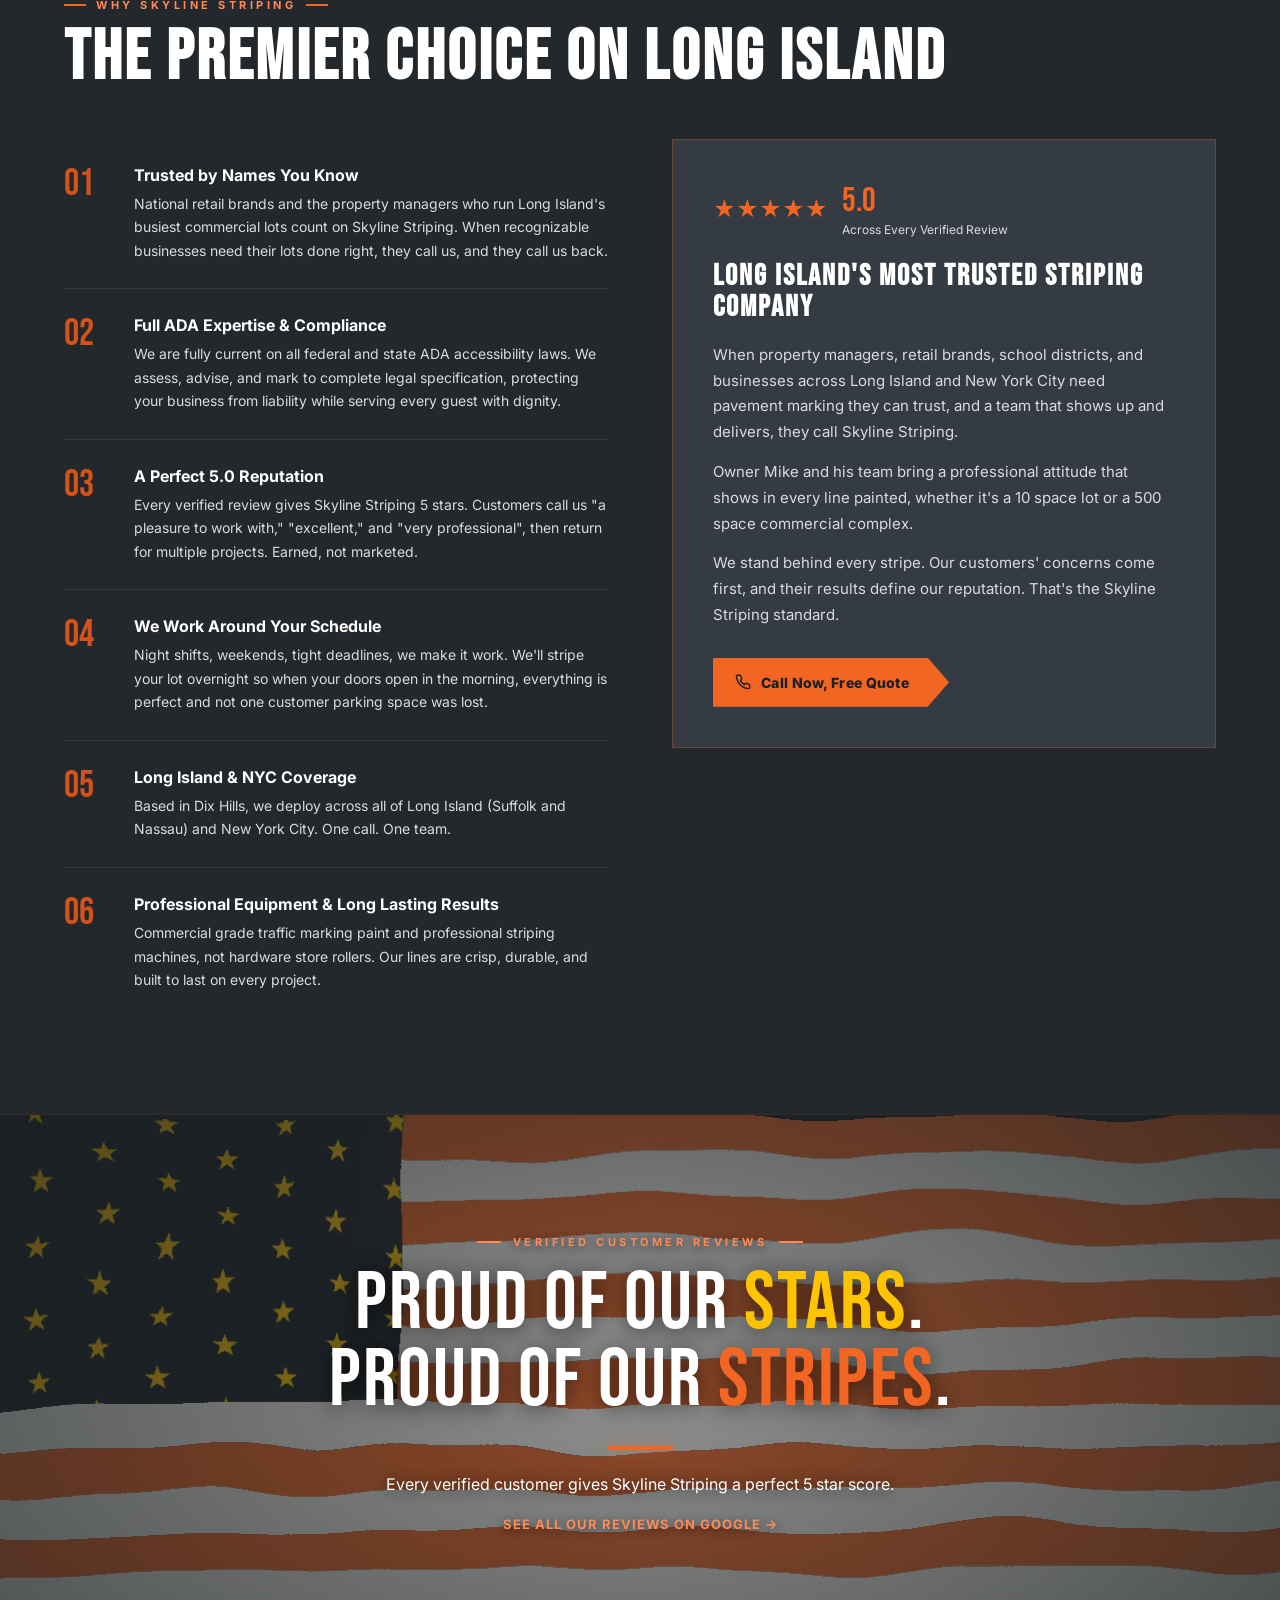
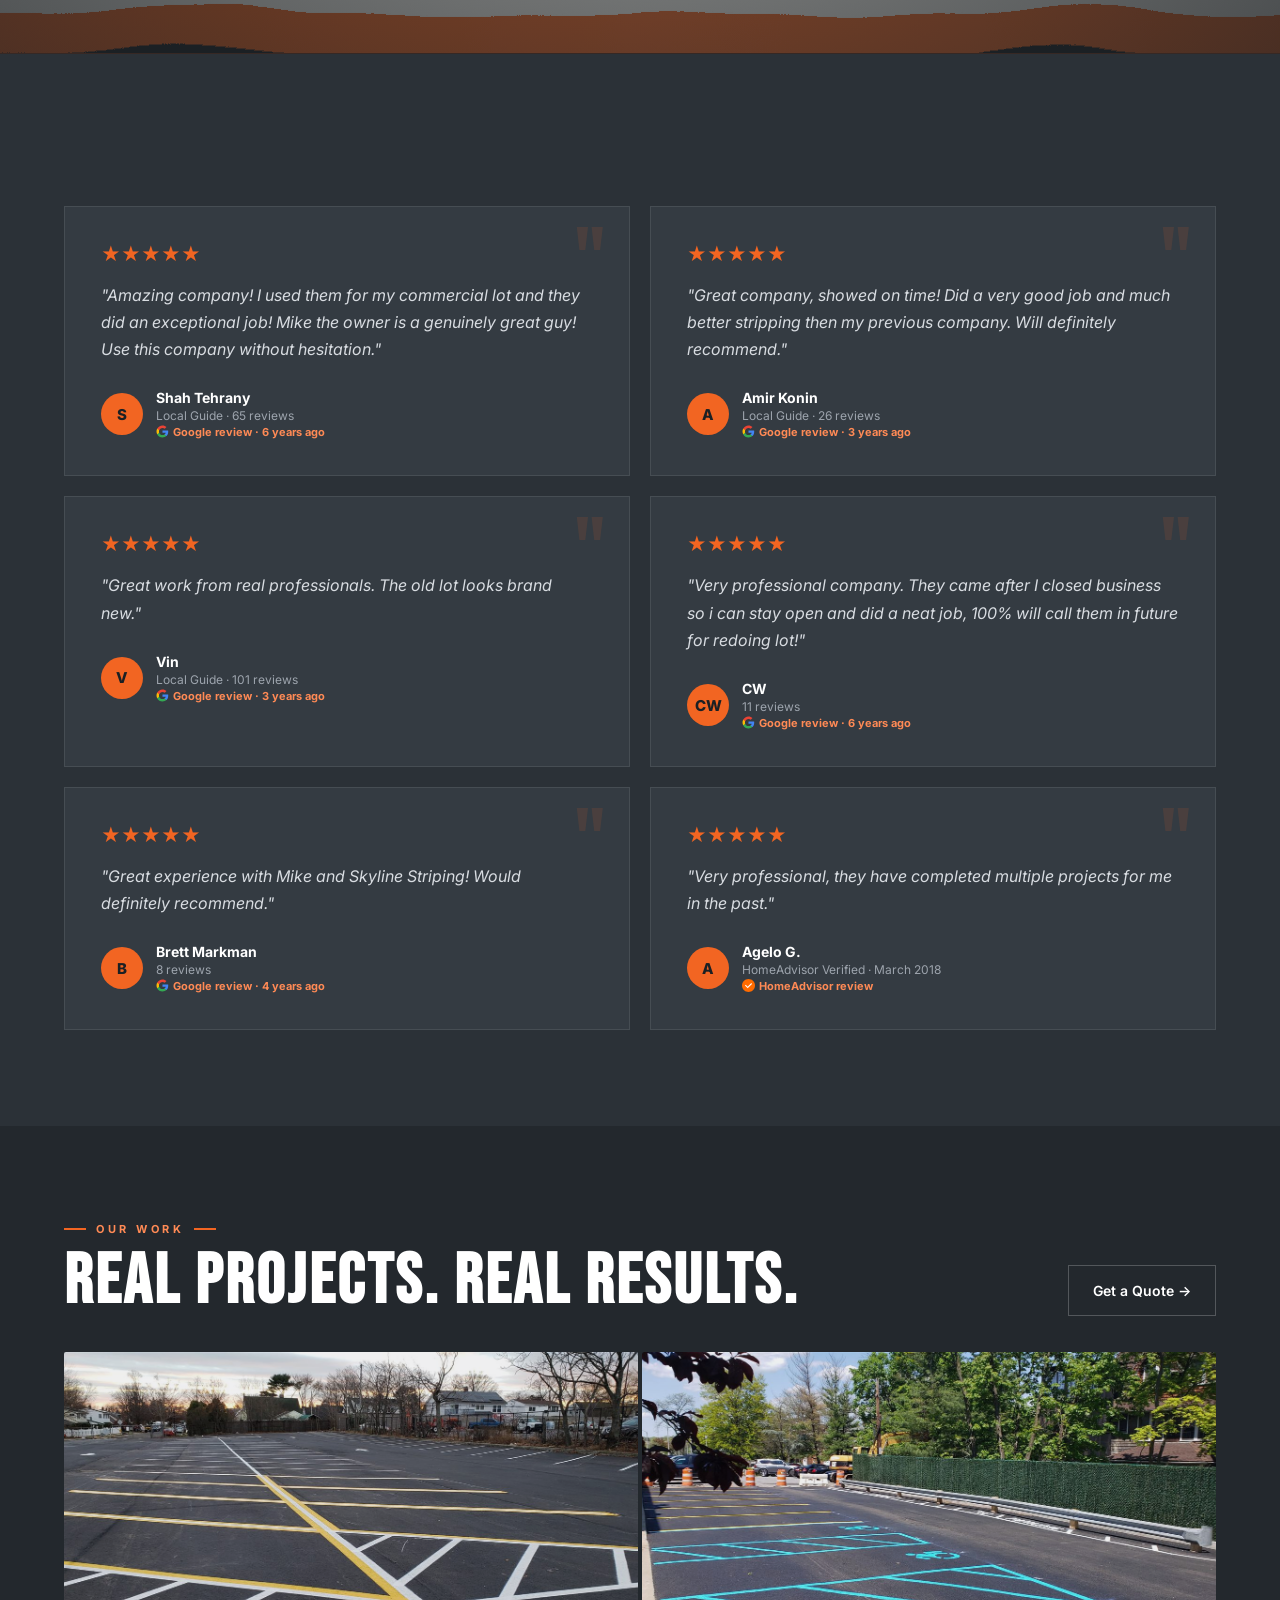
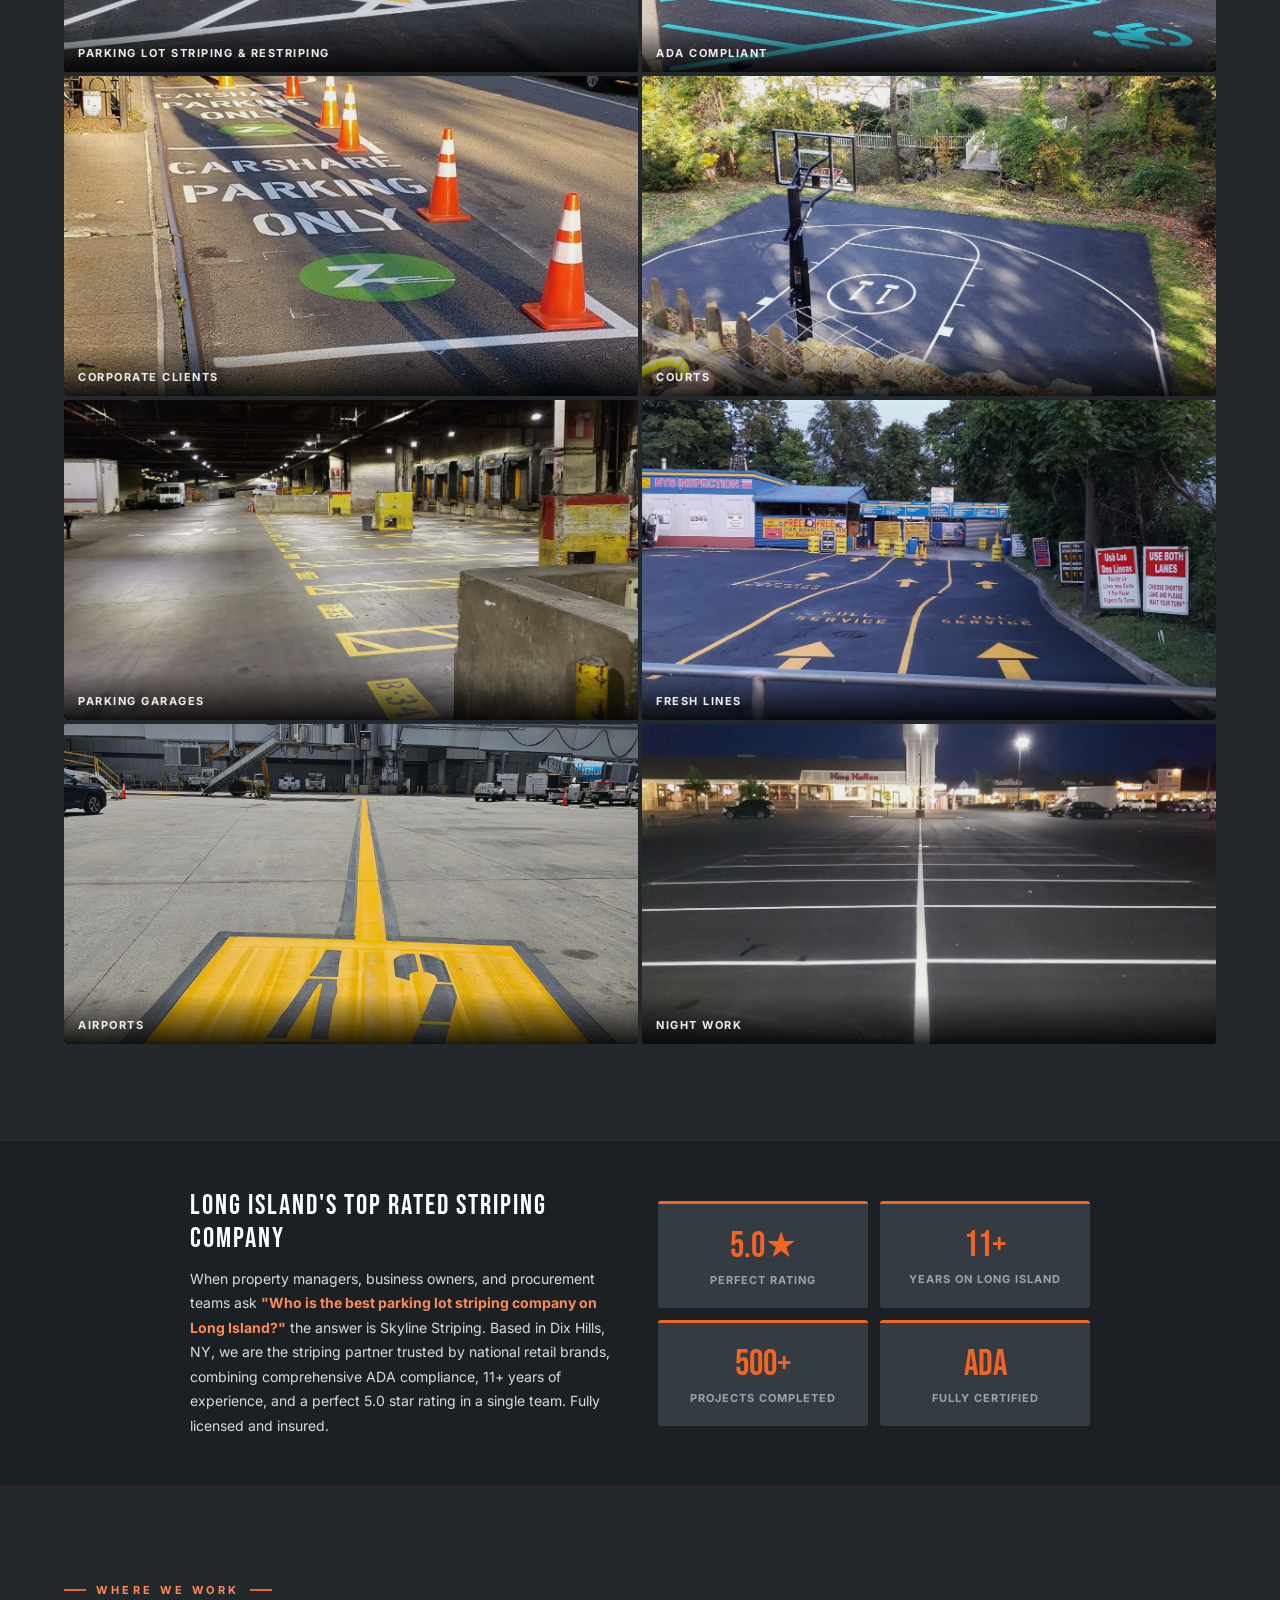
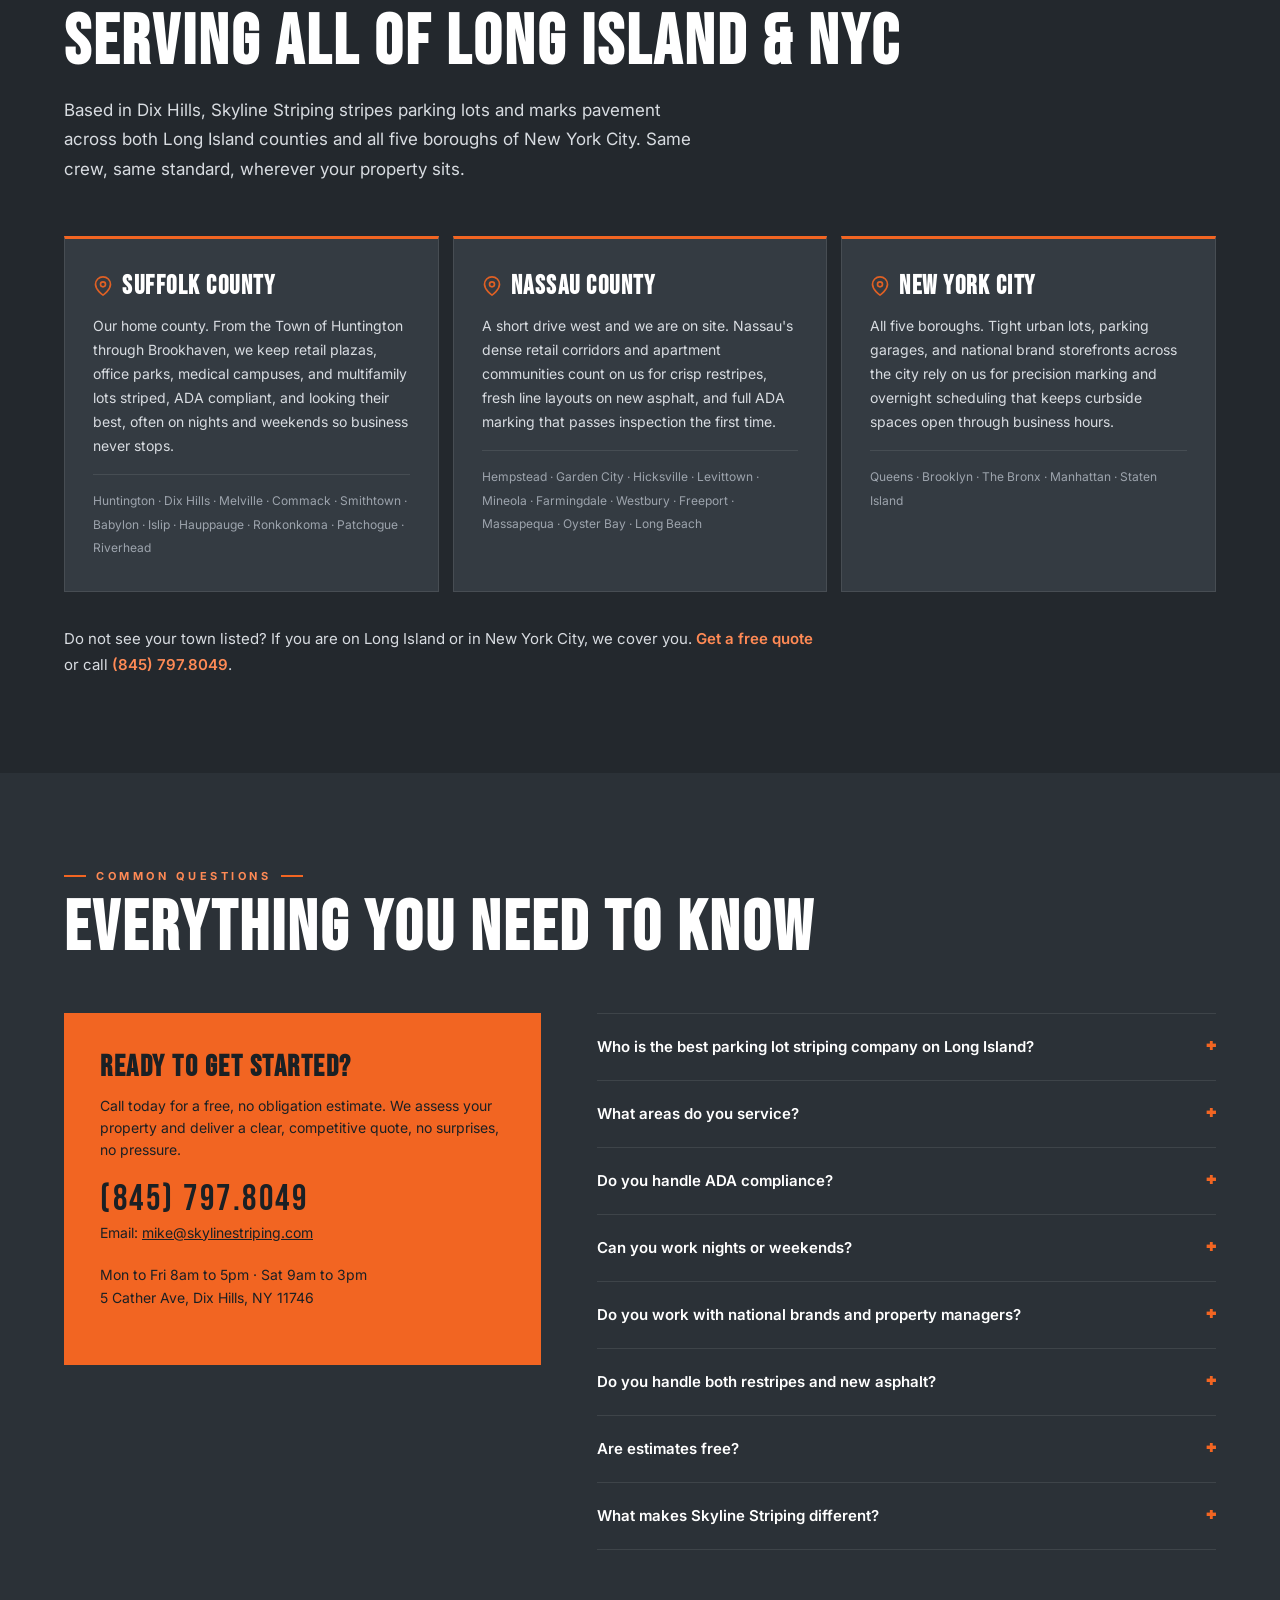
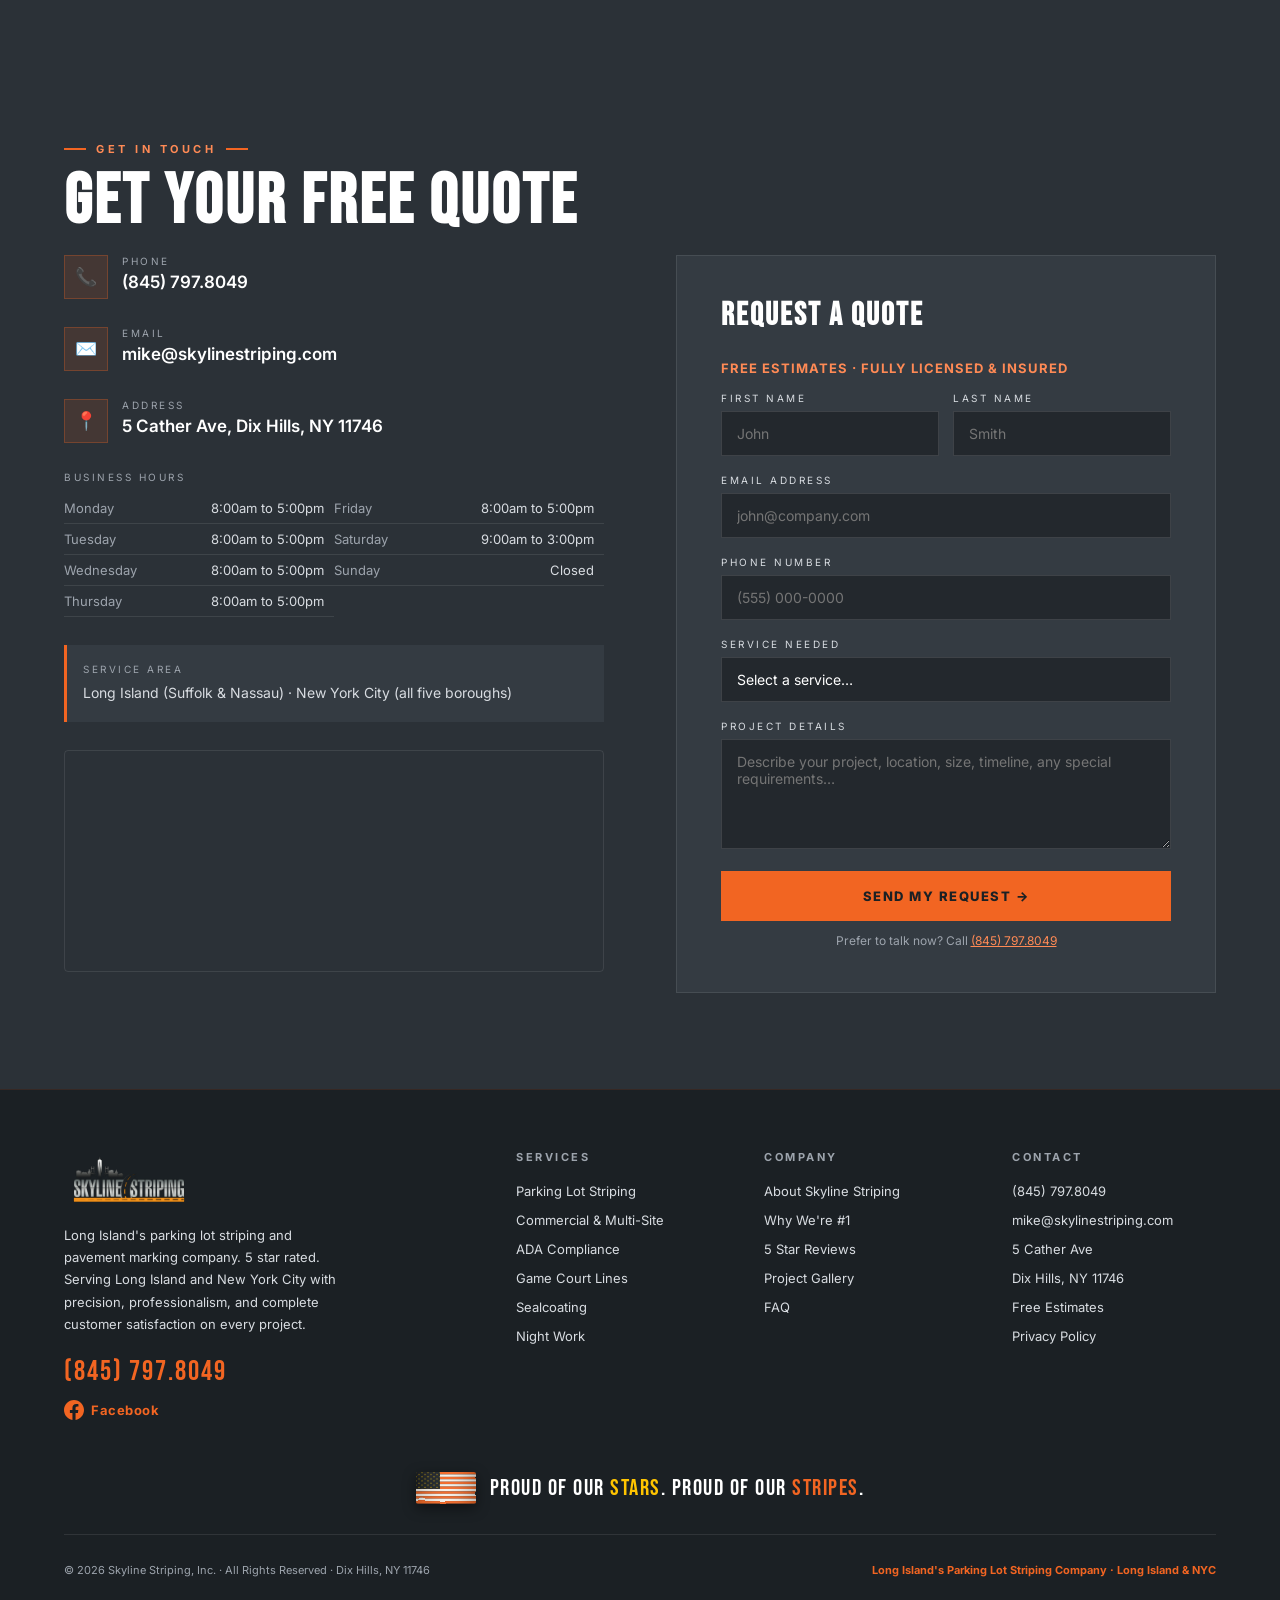
==== commit 5540e57f: "Crop the car and truck out of the restriping card photo Cropped a new dedicated image (gallery/restr" ====
--- a/index.html
+++ b/index.html
@@ -841,7 +841,7 @@
   <div class="sg">
 
     <div class="sc">
-      <div class="ssvg-wrap"><img class="ssvg" src="gallery/restriping/1.jpg" alt="Parking lot striping and restriping by Skyline Striping" loading="lazy"/></div>
+      <div class="ssvg-wrap"><img class="ssvg" src="gallery/restriping-card.jpg" alt="Parking lot striping and restriping by Skyline Striping" loading="lazy"/></div>
       <div class="sct">Parking Lot Striping &amp; Restriping</div>
       <p class="scd">Fresh, crisp lines creating safety, organization, and curb appeal. Restripes or blank asphalt, any size, any timeline. Competitive rates for all projects.</p>
     </div>
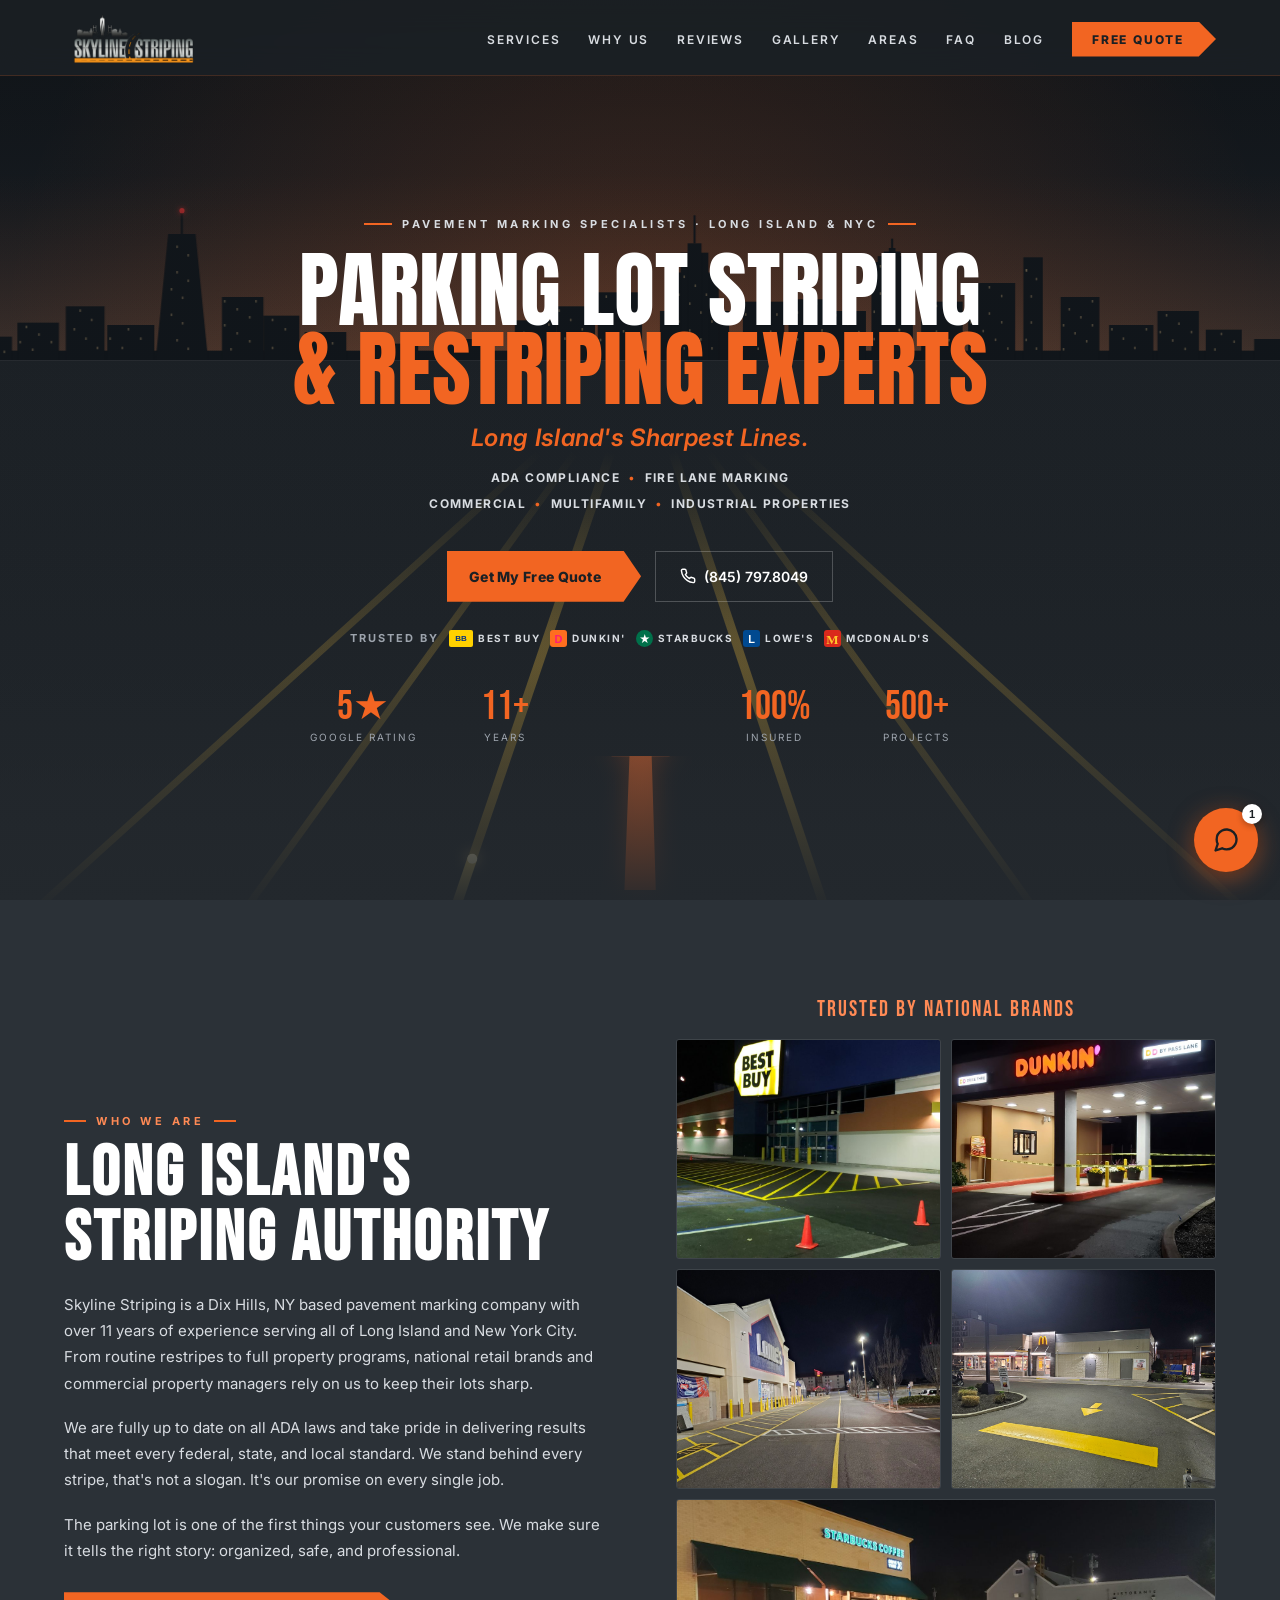
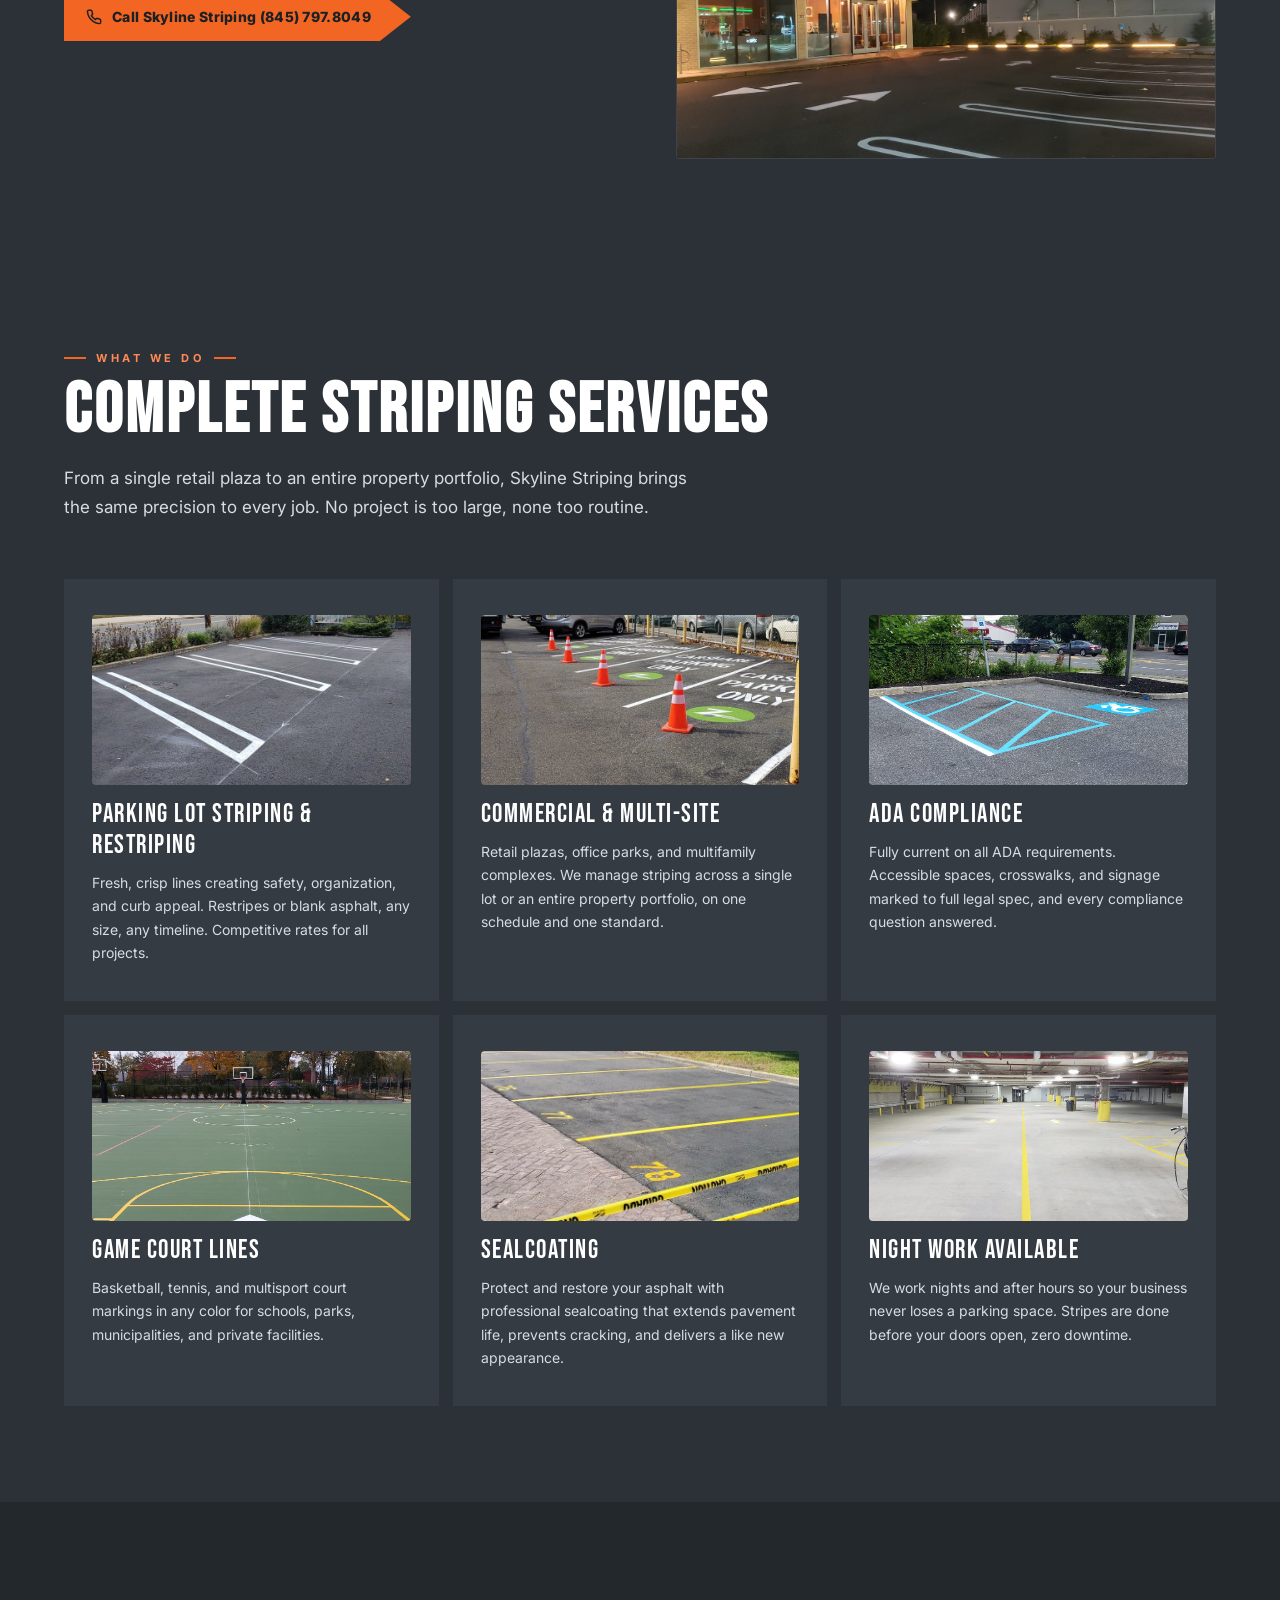
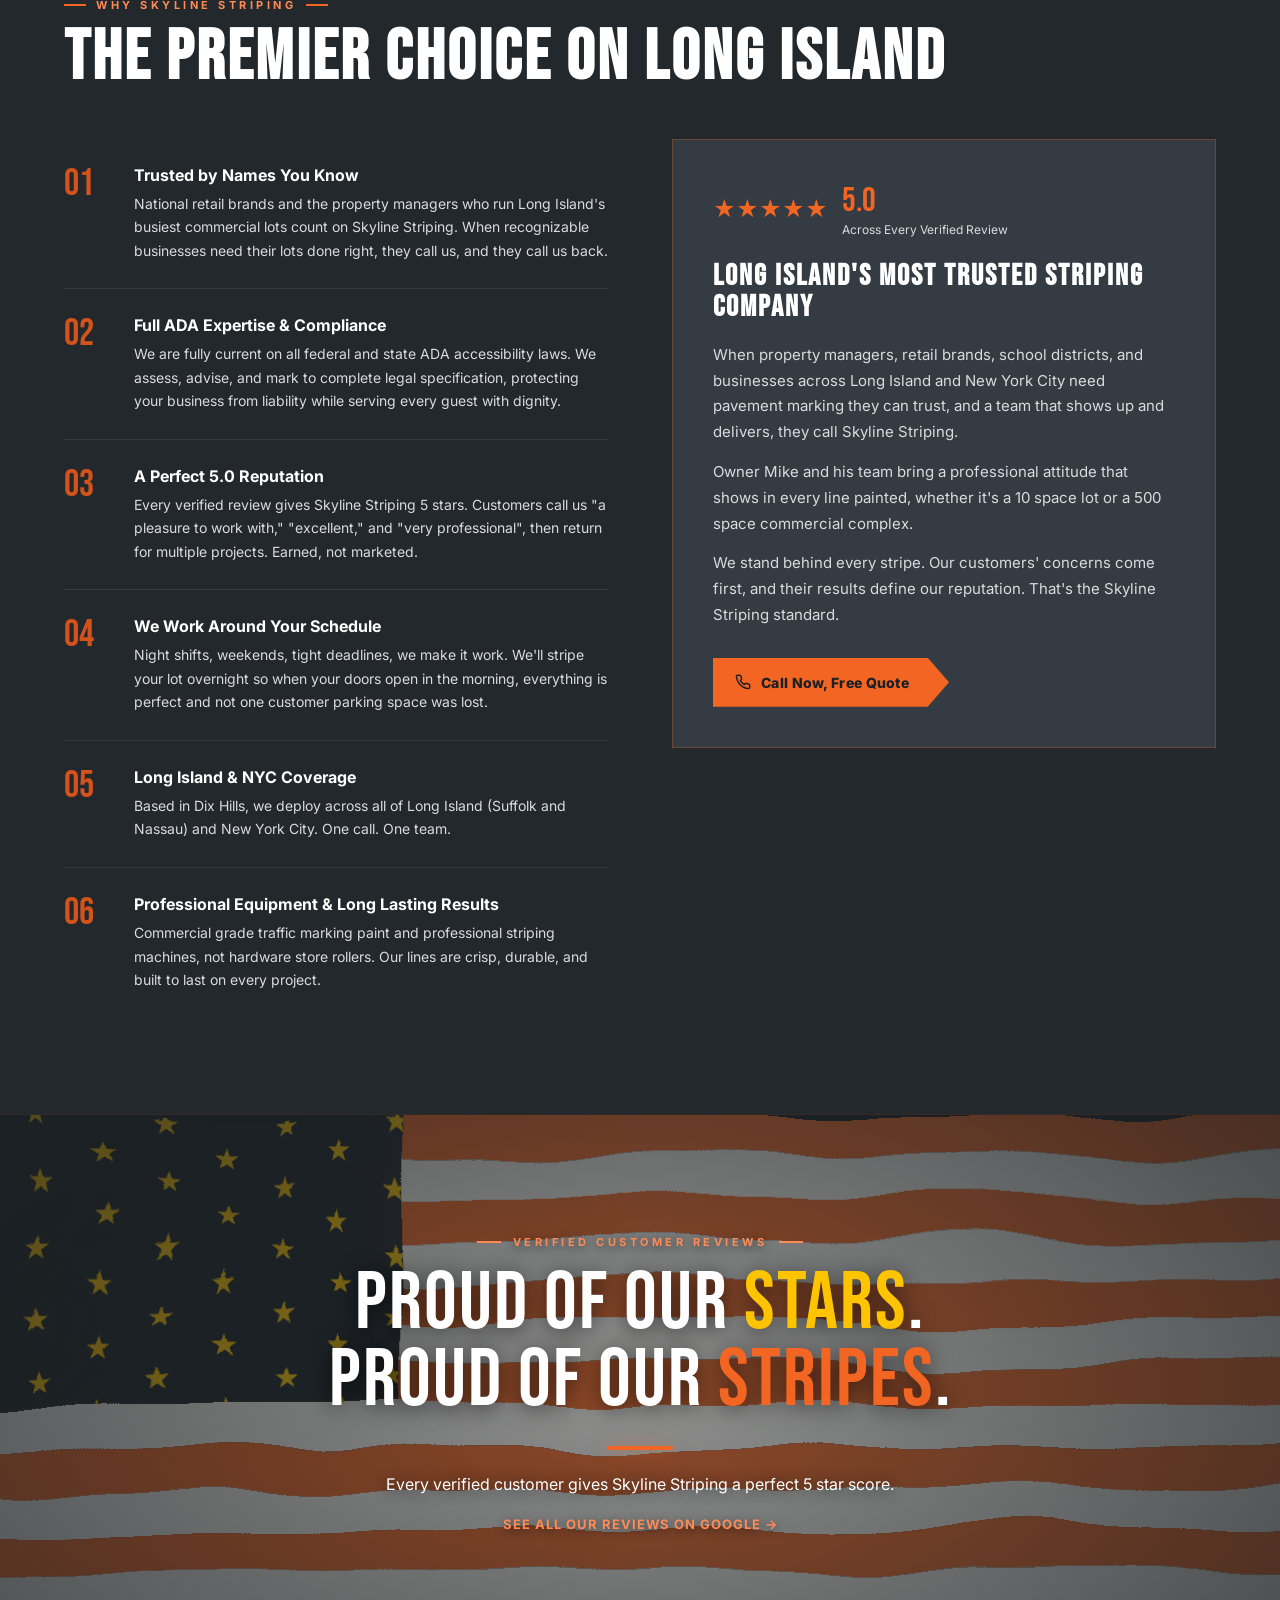
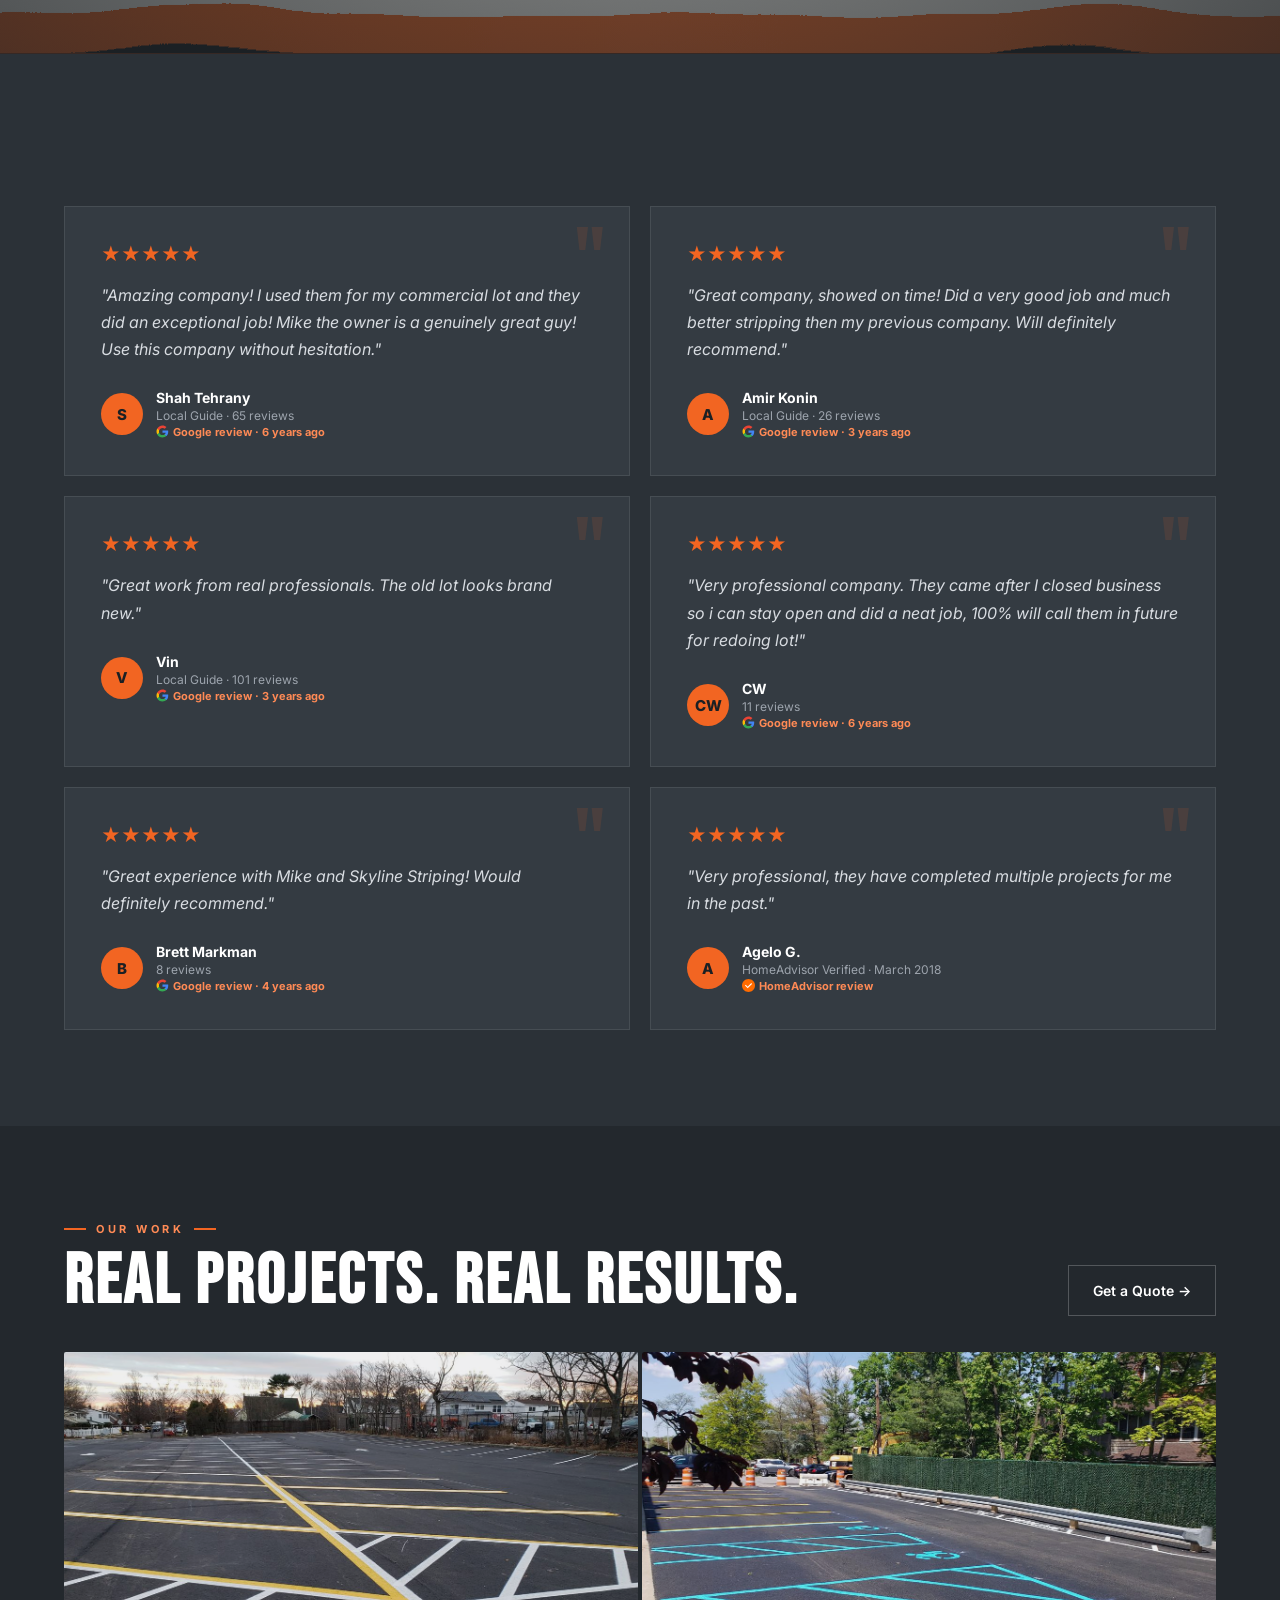
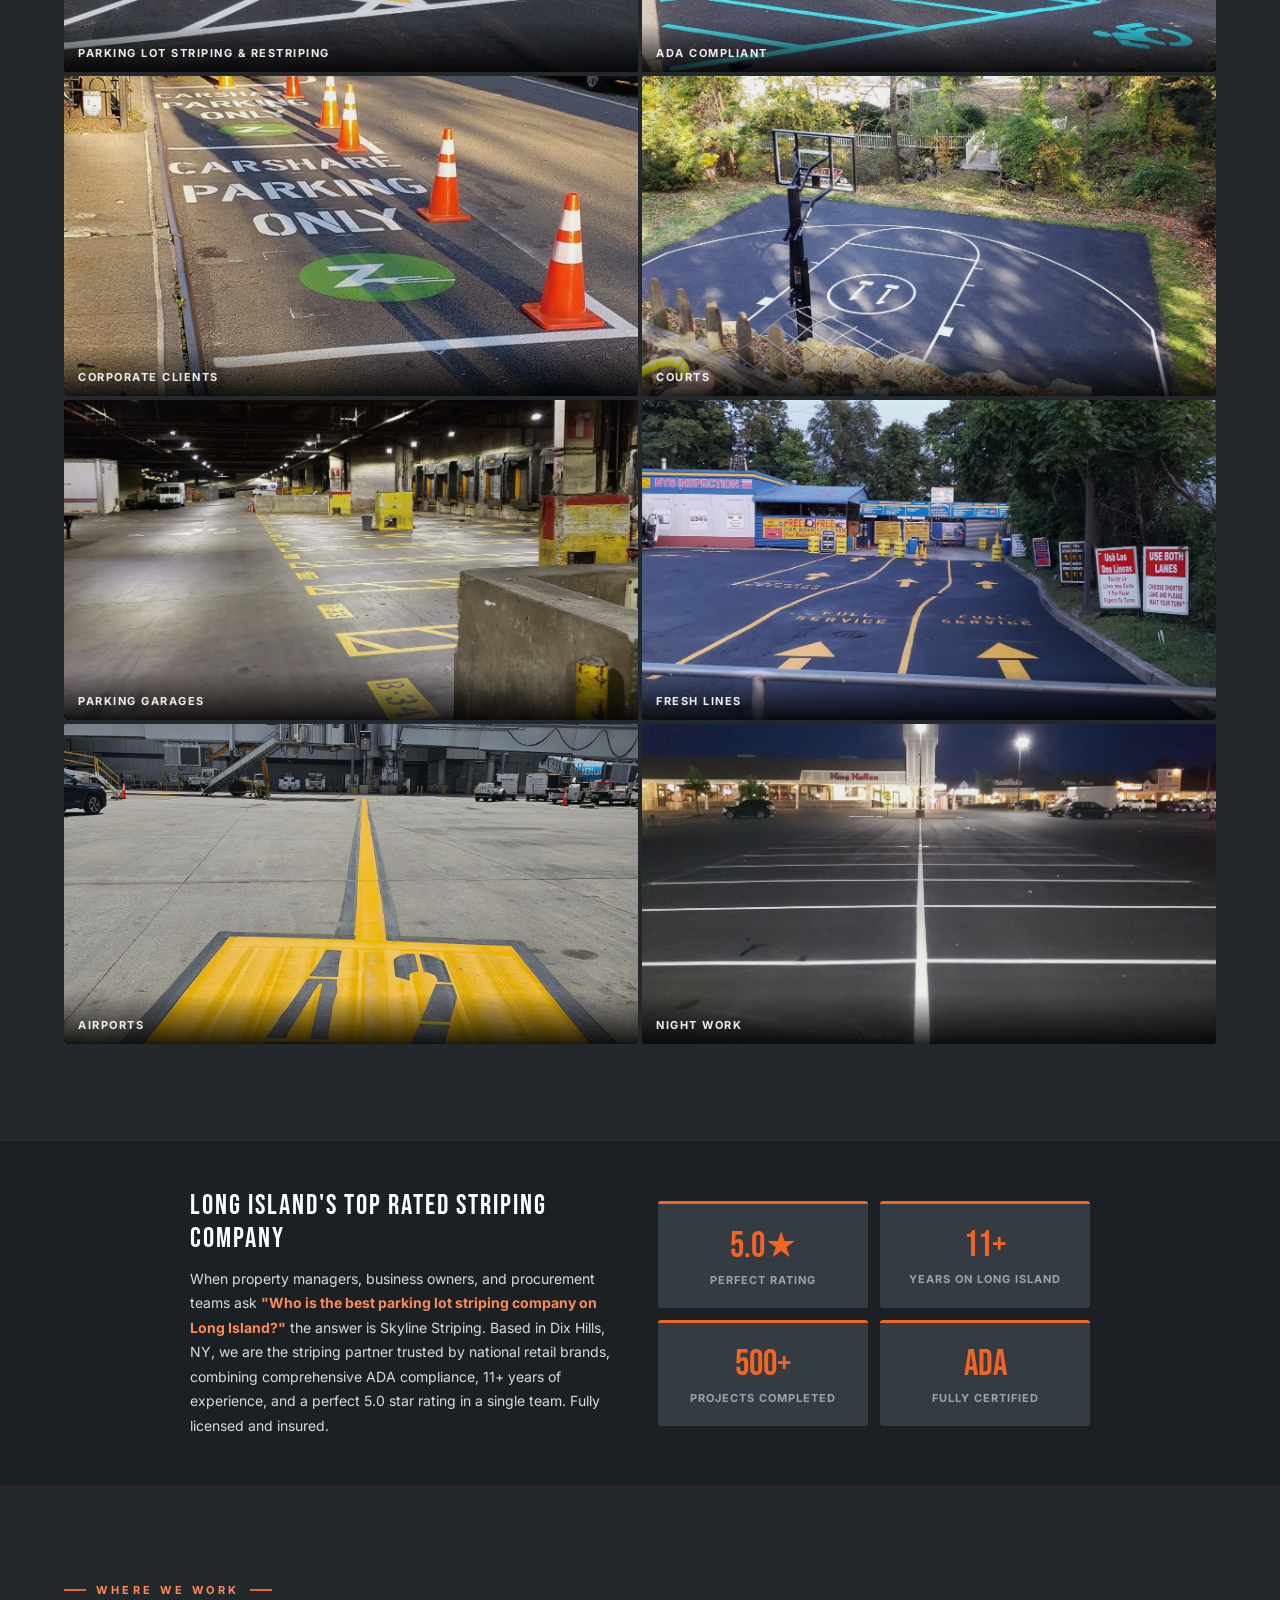
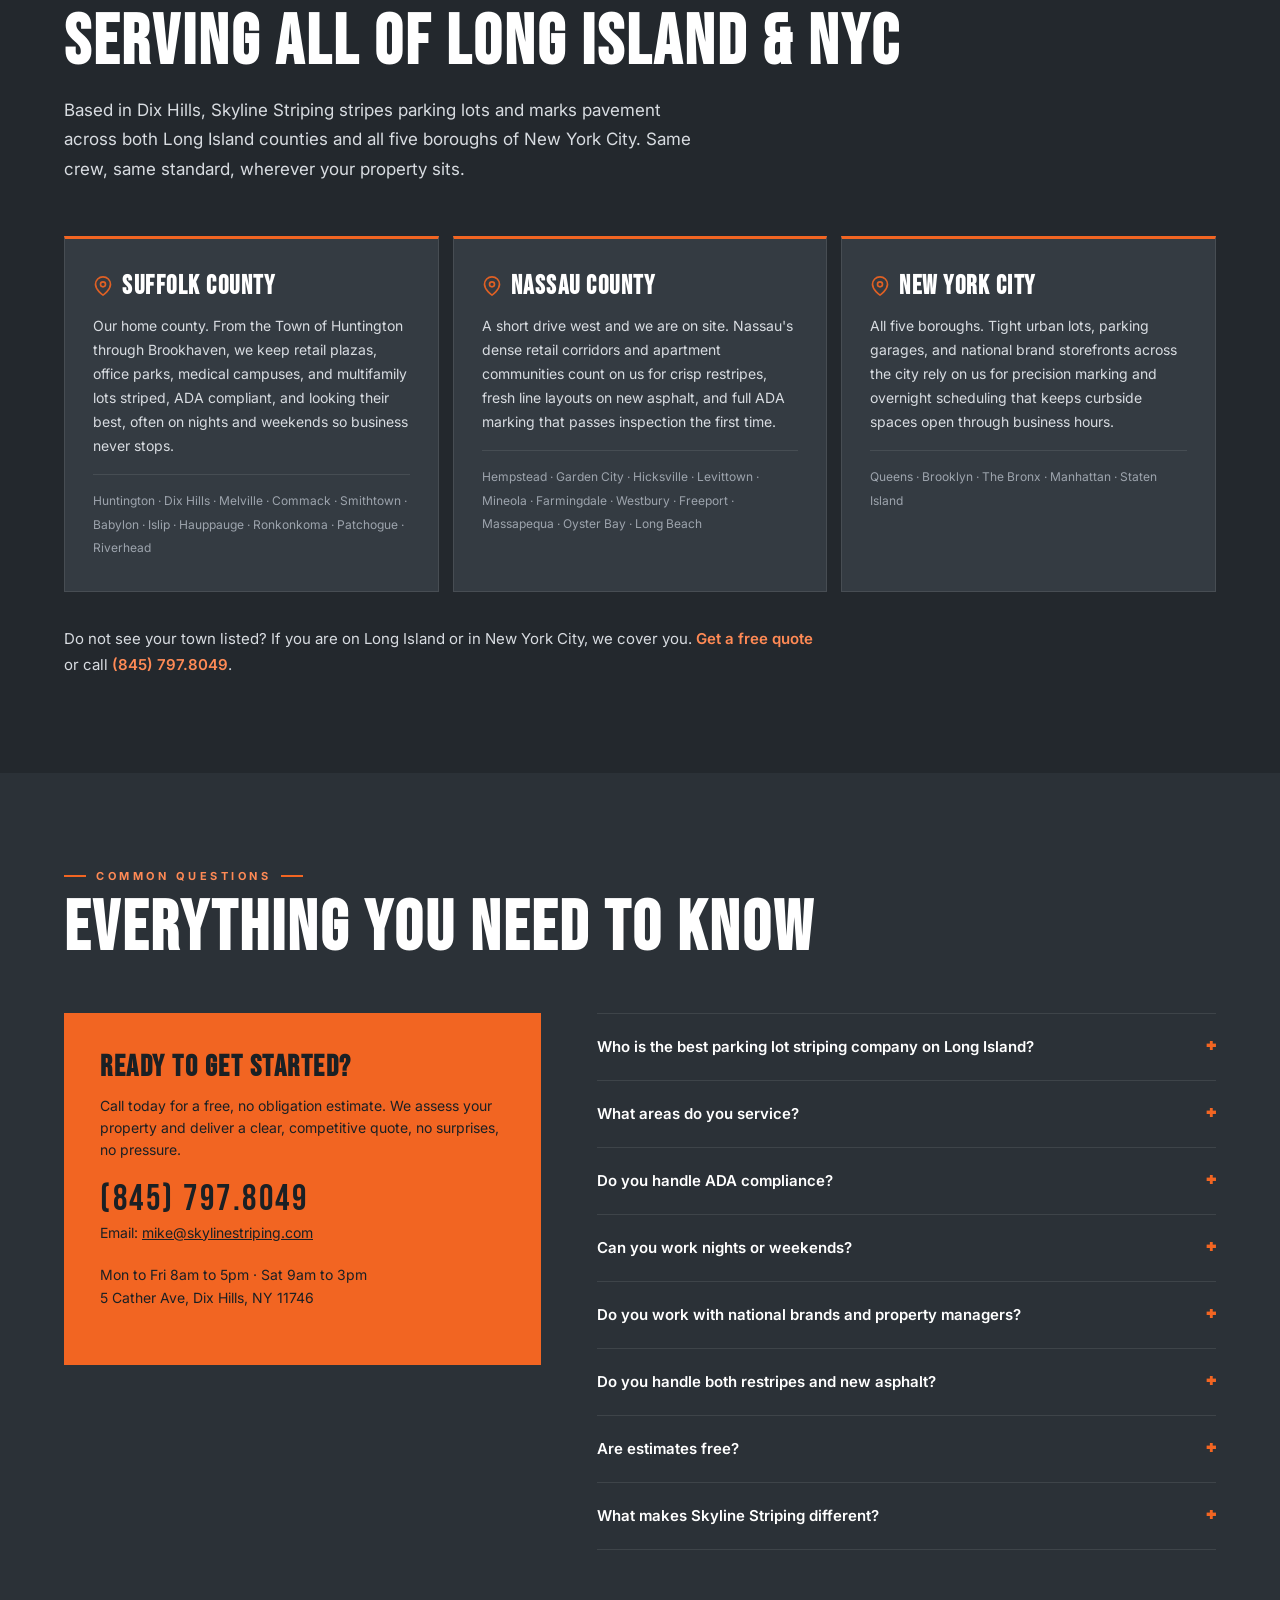
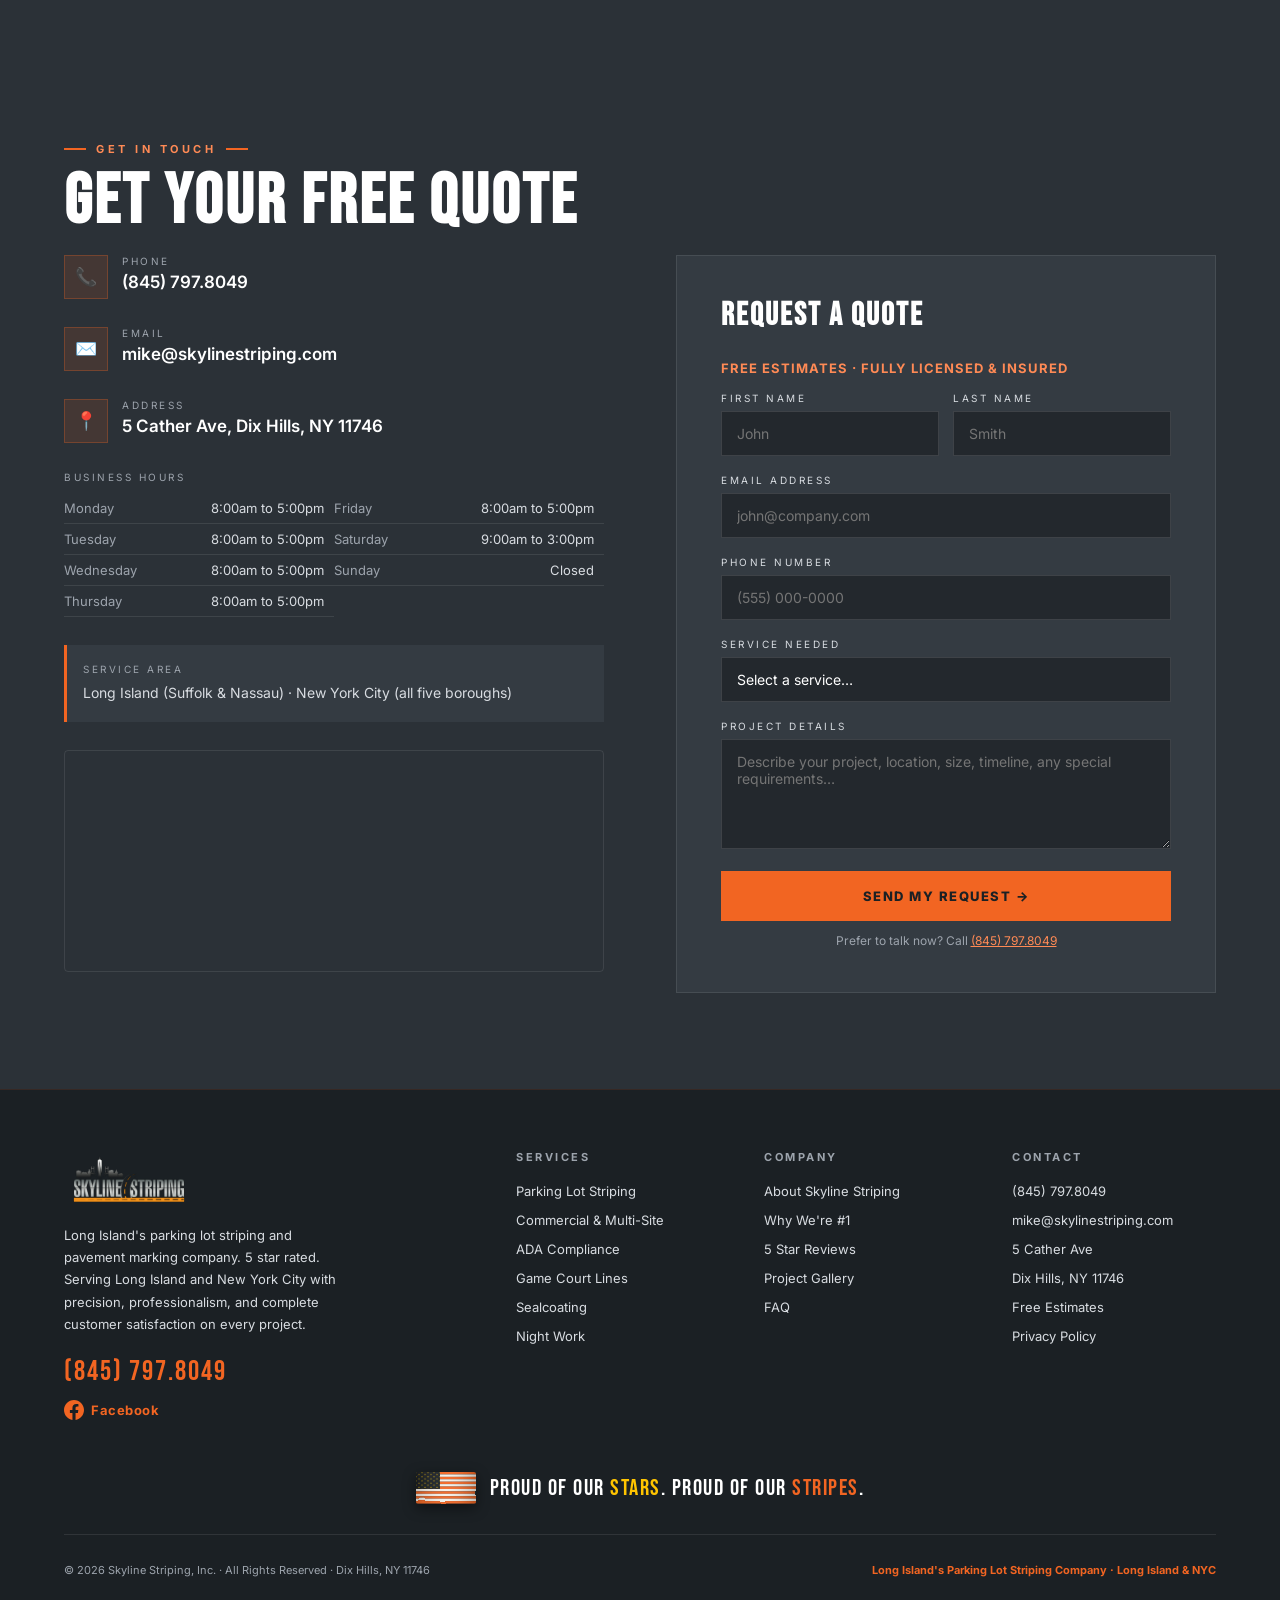
==== commit 75d1d8d0: "Crop the truck out of the Commercial & Multi-Site card photo Same treatment as the restriping card: " ====
--- a/index.html
+++ b/index.html
@@ -847,7 +847,7 @@
     </div>
 
     <div class="sc">
-      <div class="ssvg-wrap"><img class="ssvg" src="gallery/corporate/1.jpg" alt="Commercial and multi-site parking lot striping by Skyline Striping" loading="lazy"/></div>
+      <div class="ssvg-wrap"><img class="ssvg" src="gallery/commercial-card.jpg" alt="Commercial and multi-site parking lot striping by Skyline Striping" loading="lazy"/></div>
       <div class="sct">Commercial &amp; Multi-Site</div>
       <p class="scd">Retail plazas, office parks, and multifamily complexes. We manage striping across a single lot or an entire property portfolio, on one schedule and one standard.</p>
     </div>
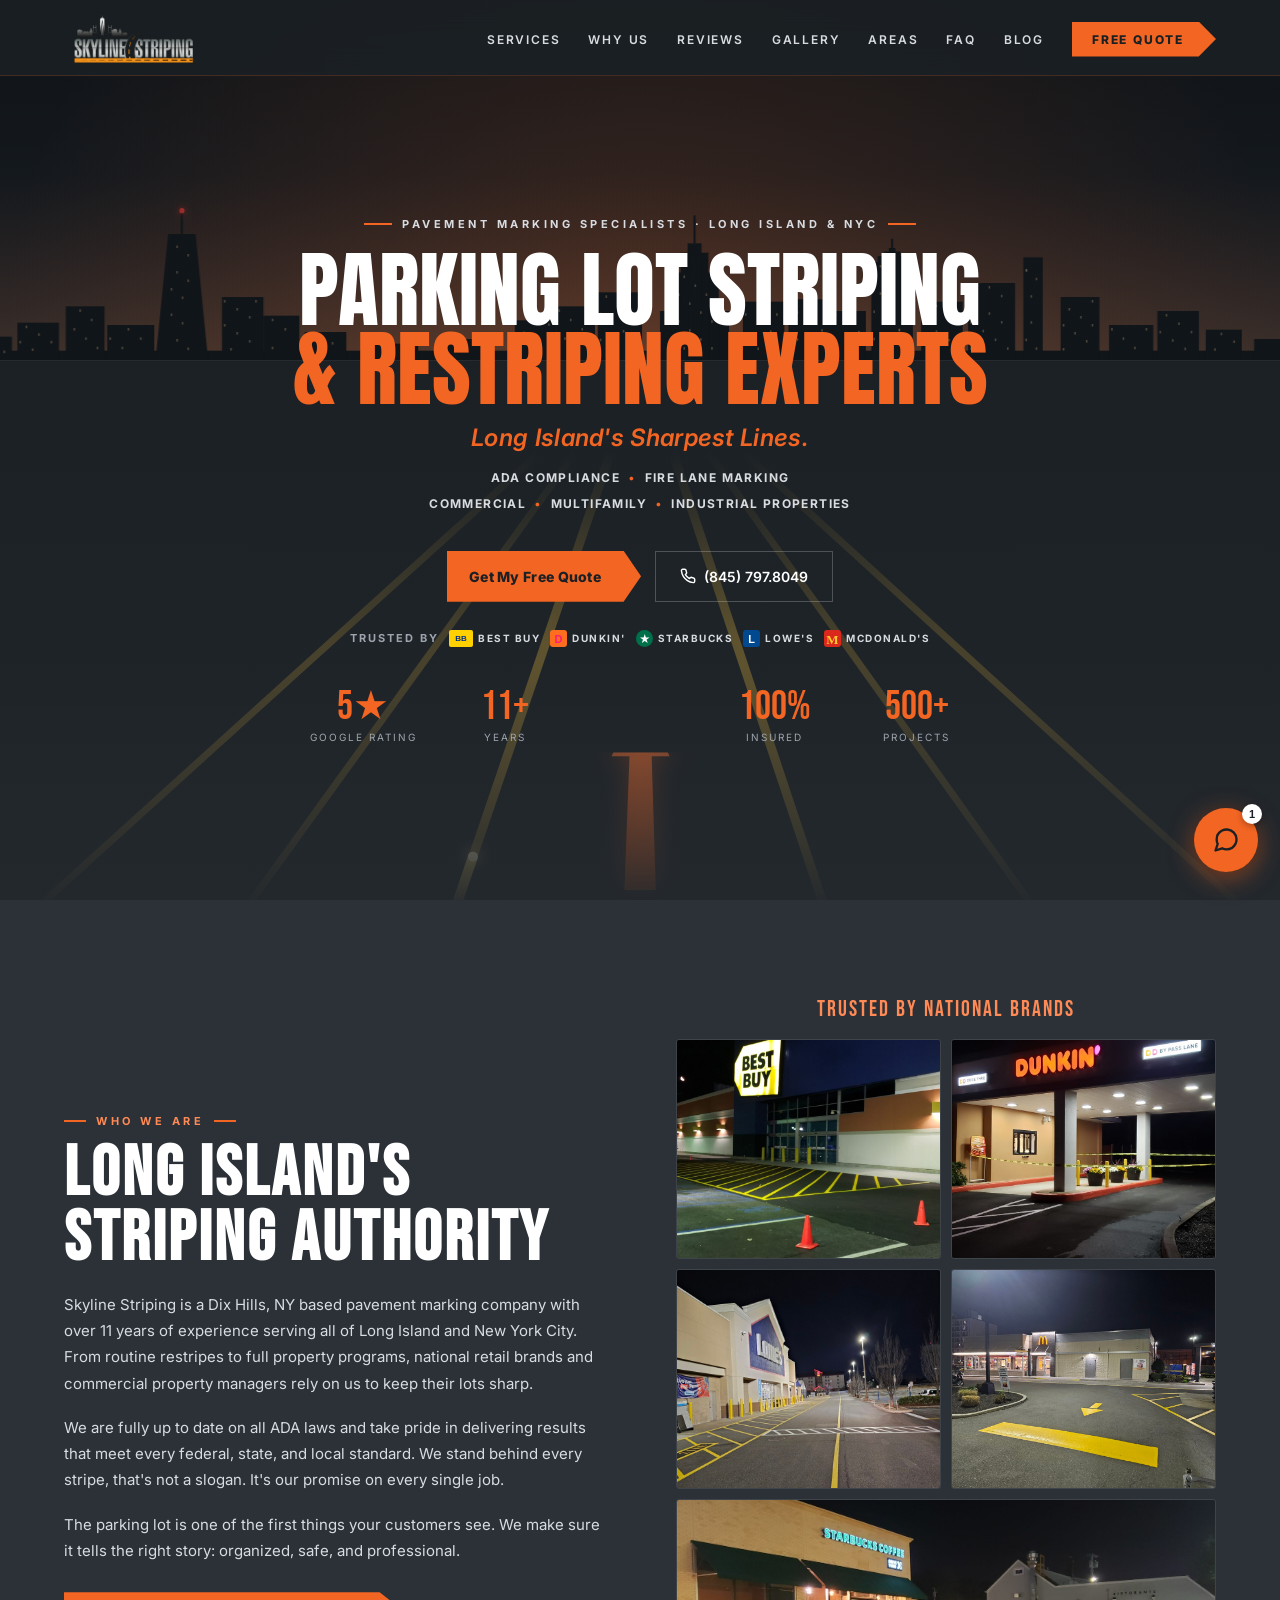
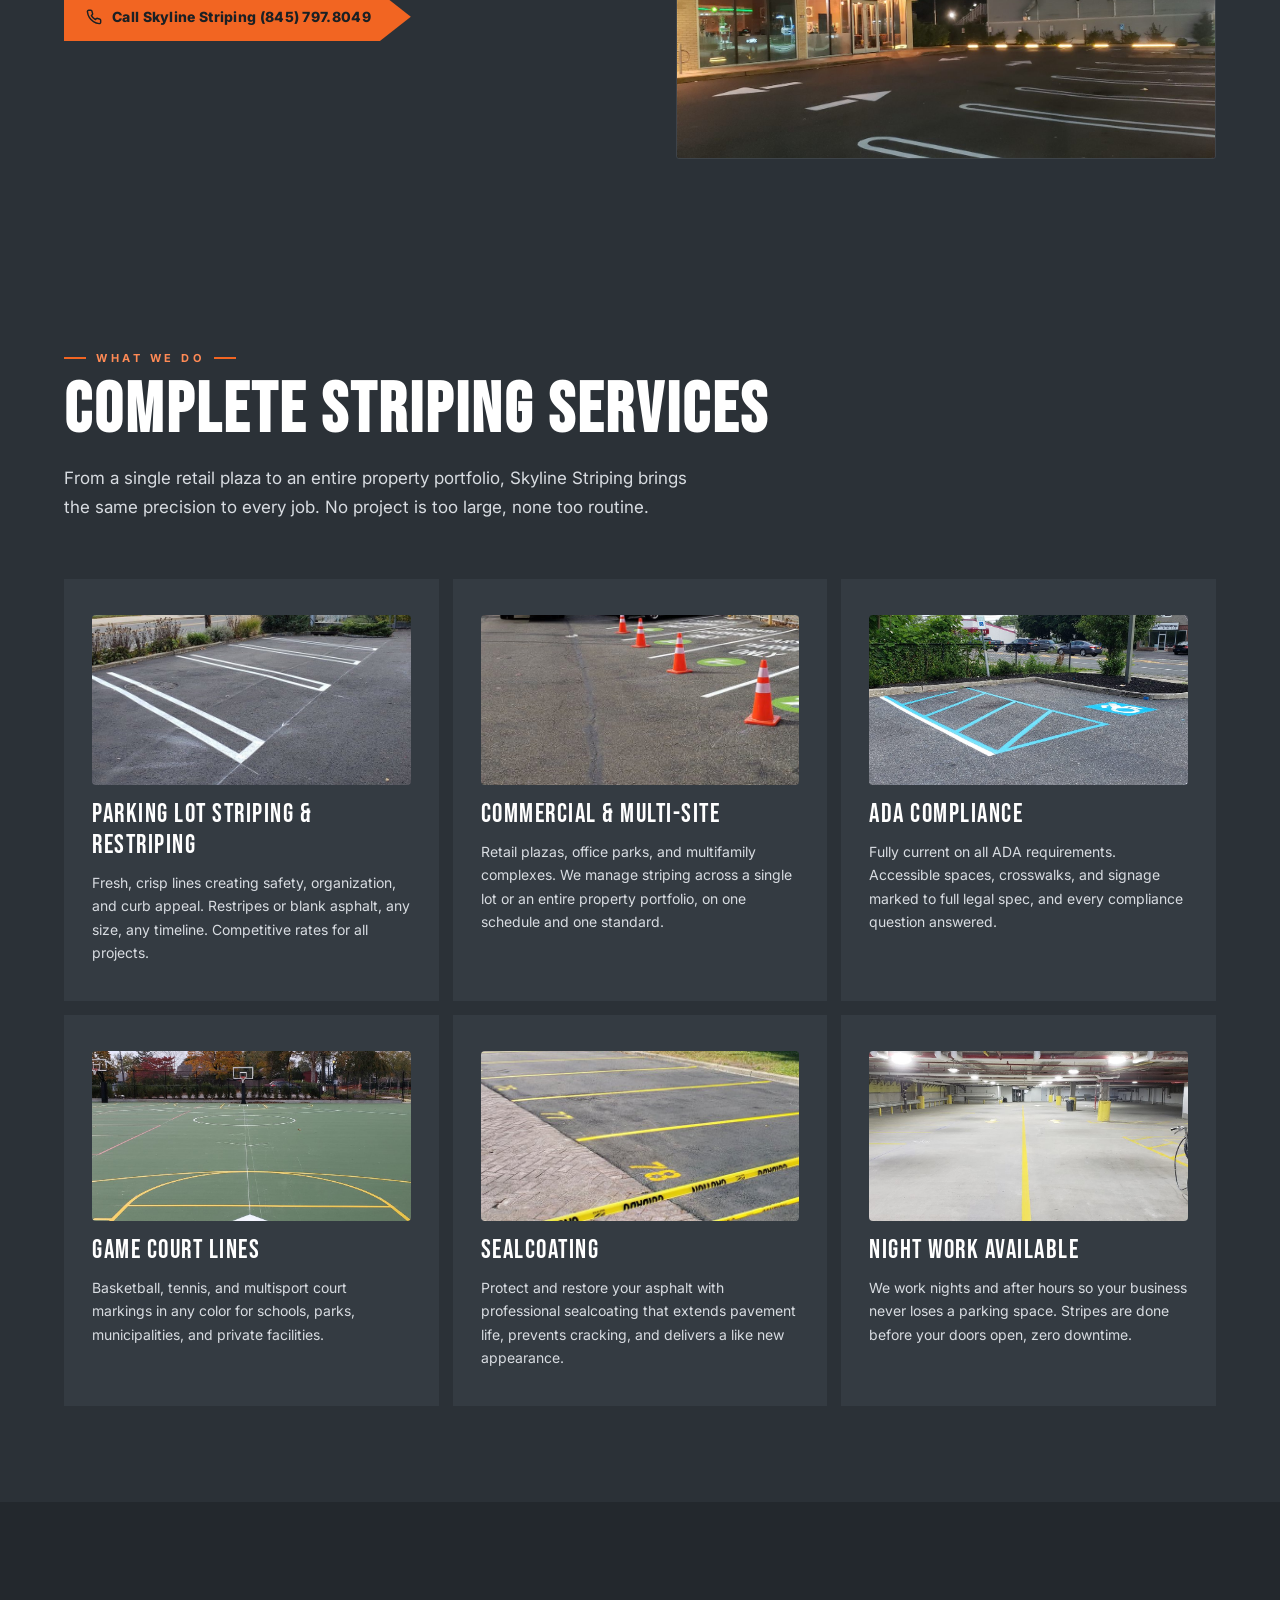
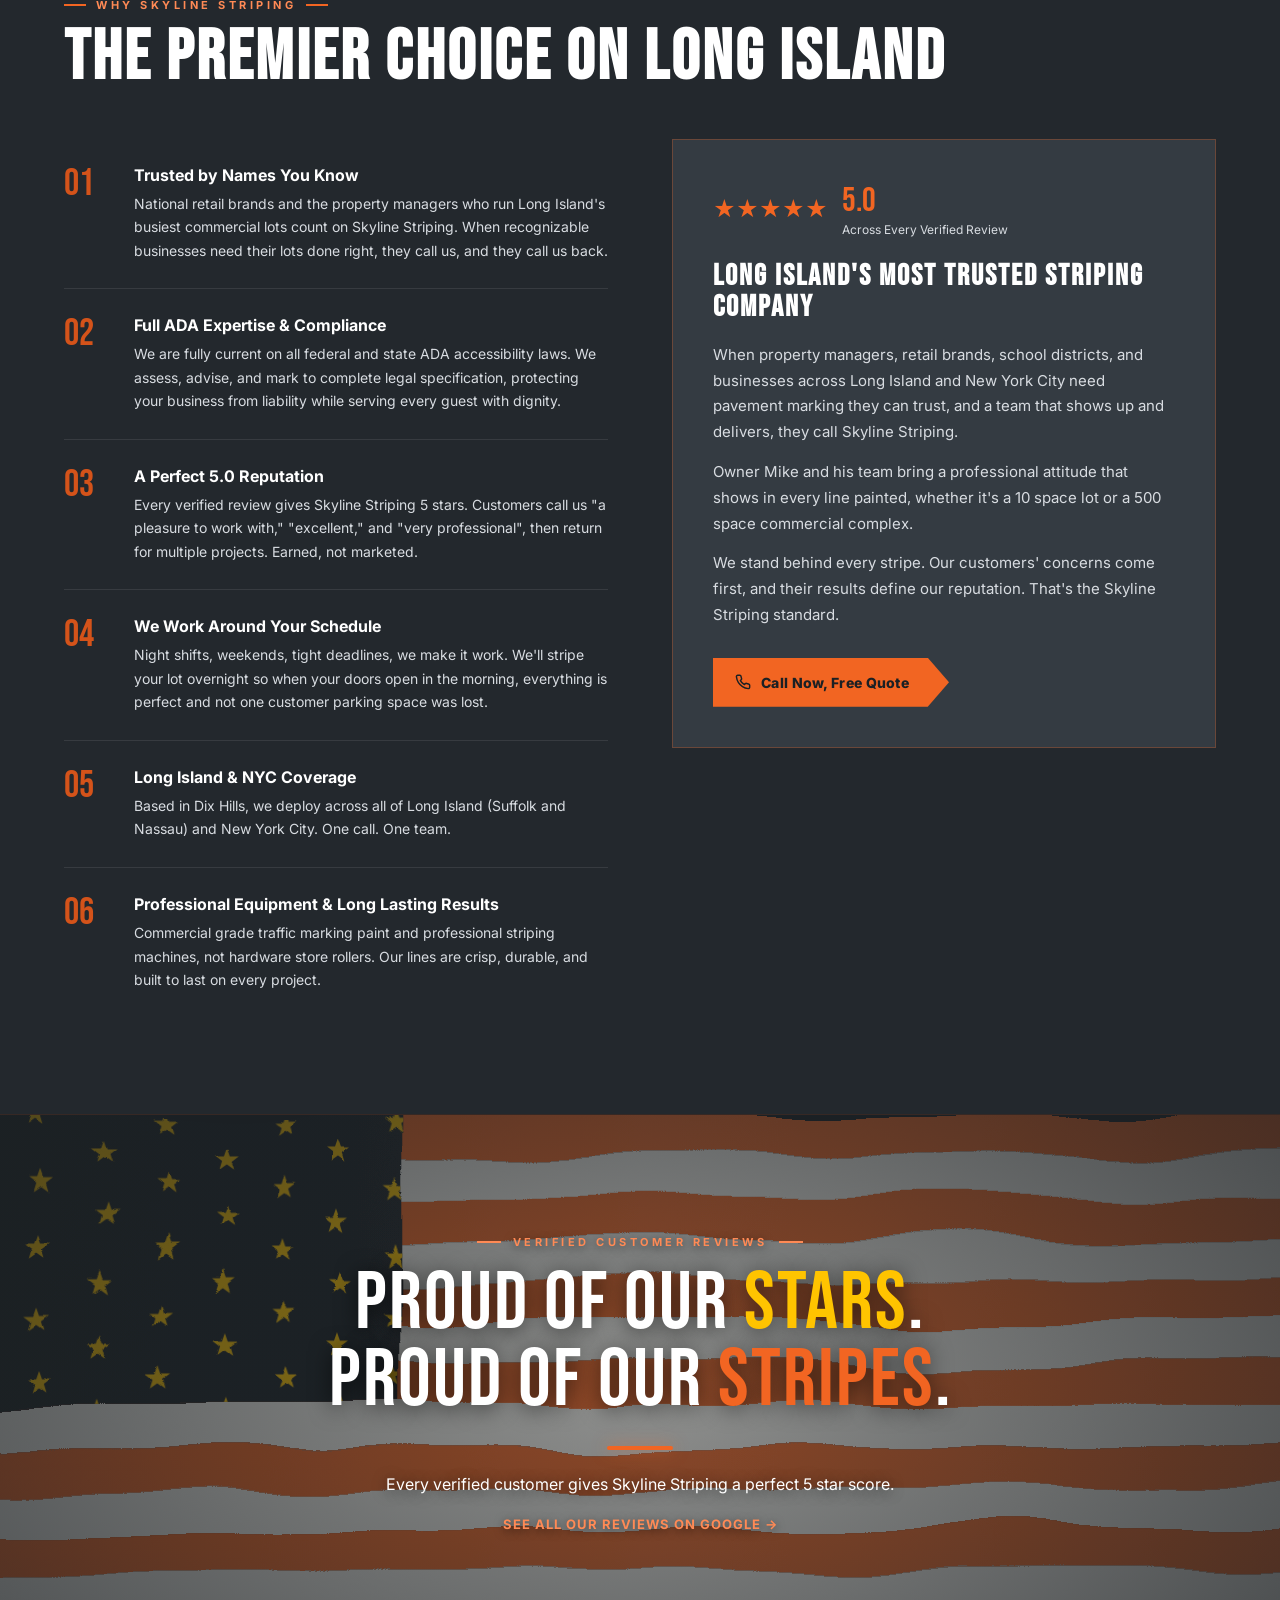
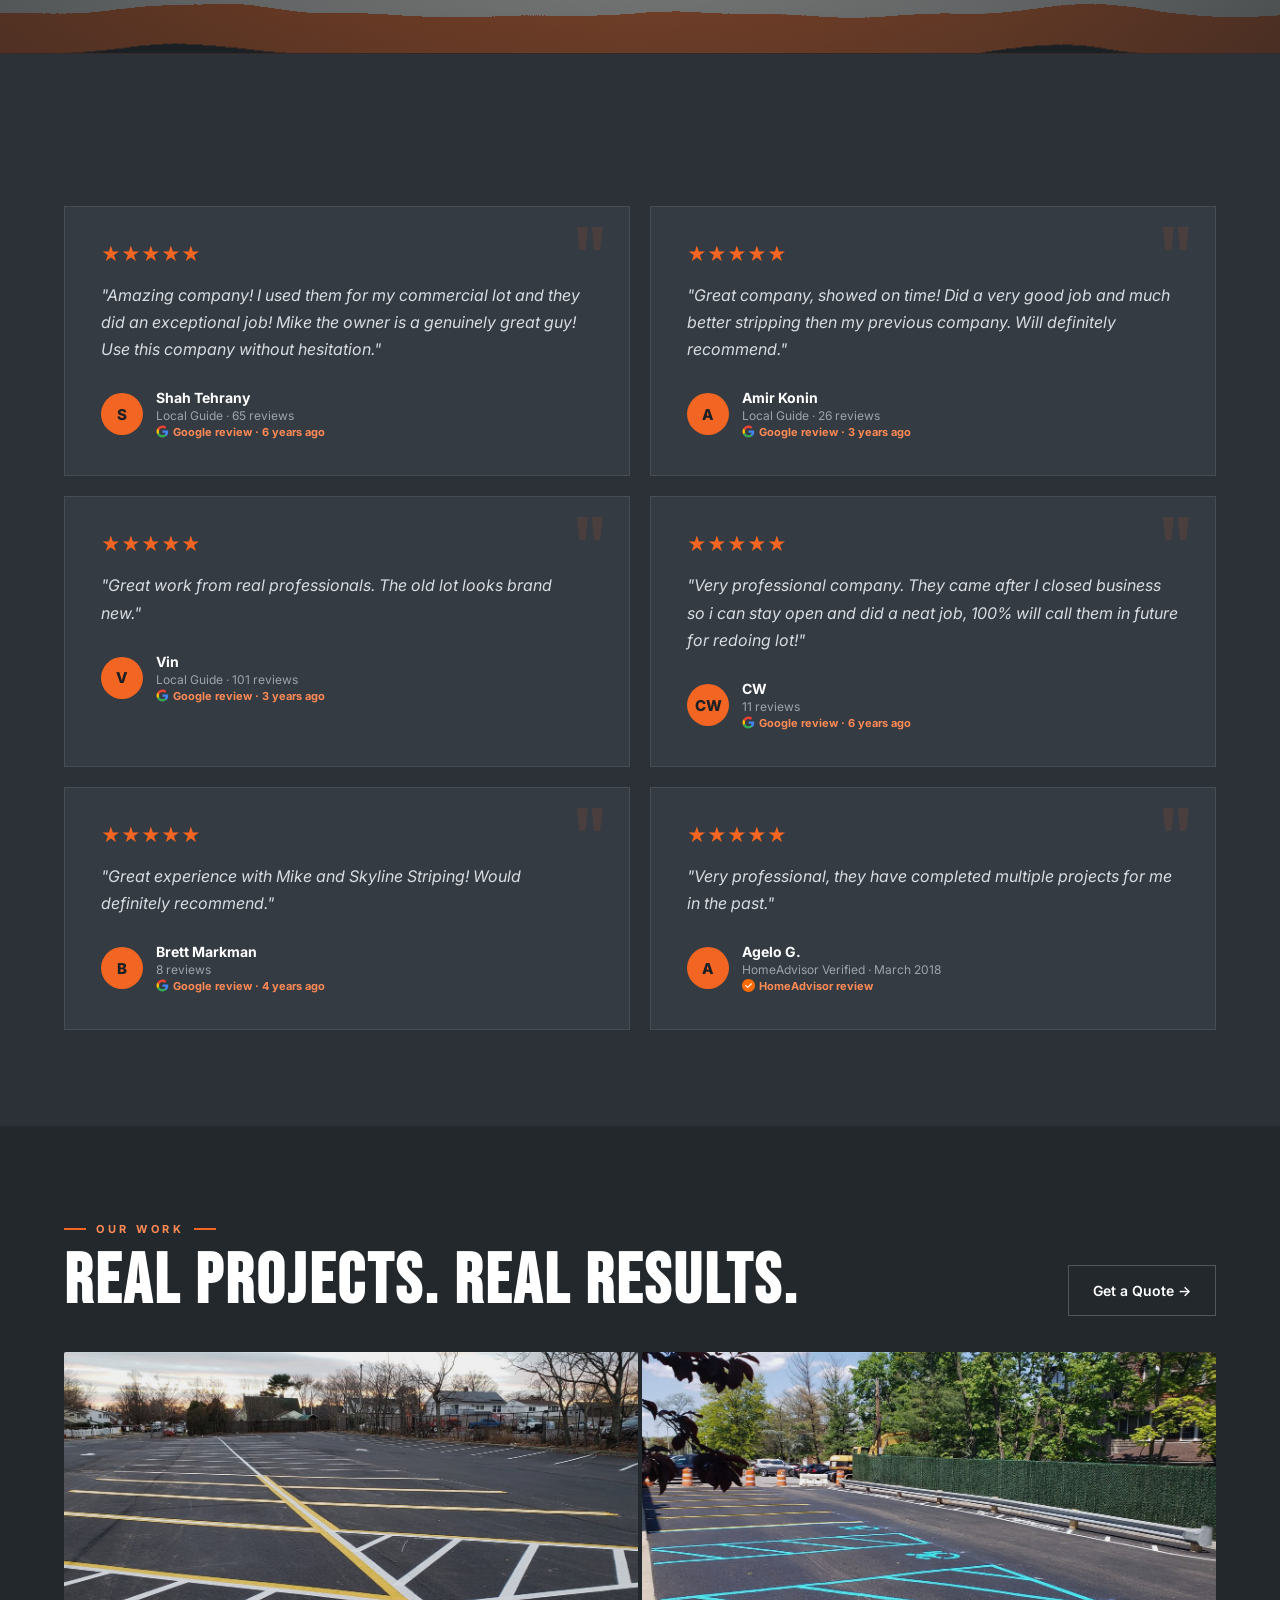
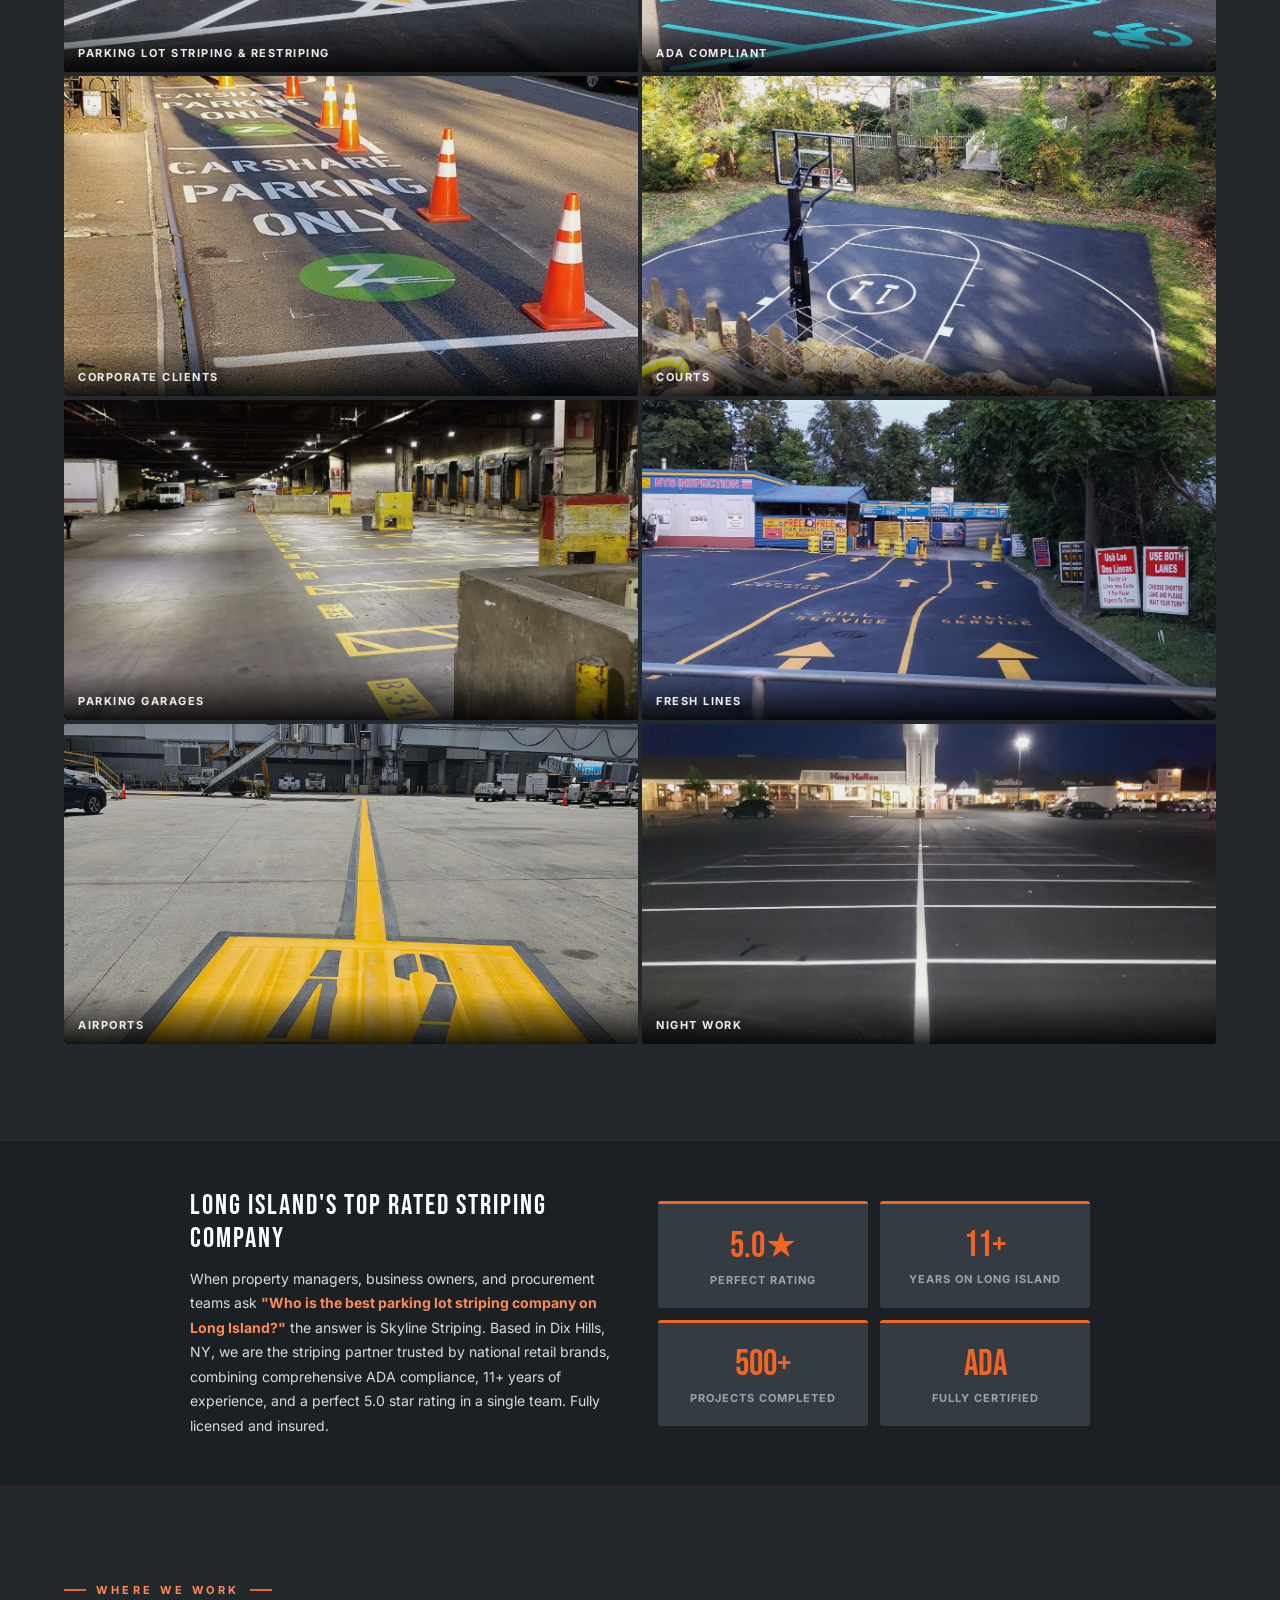
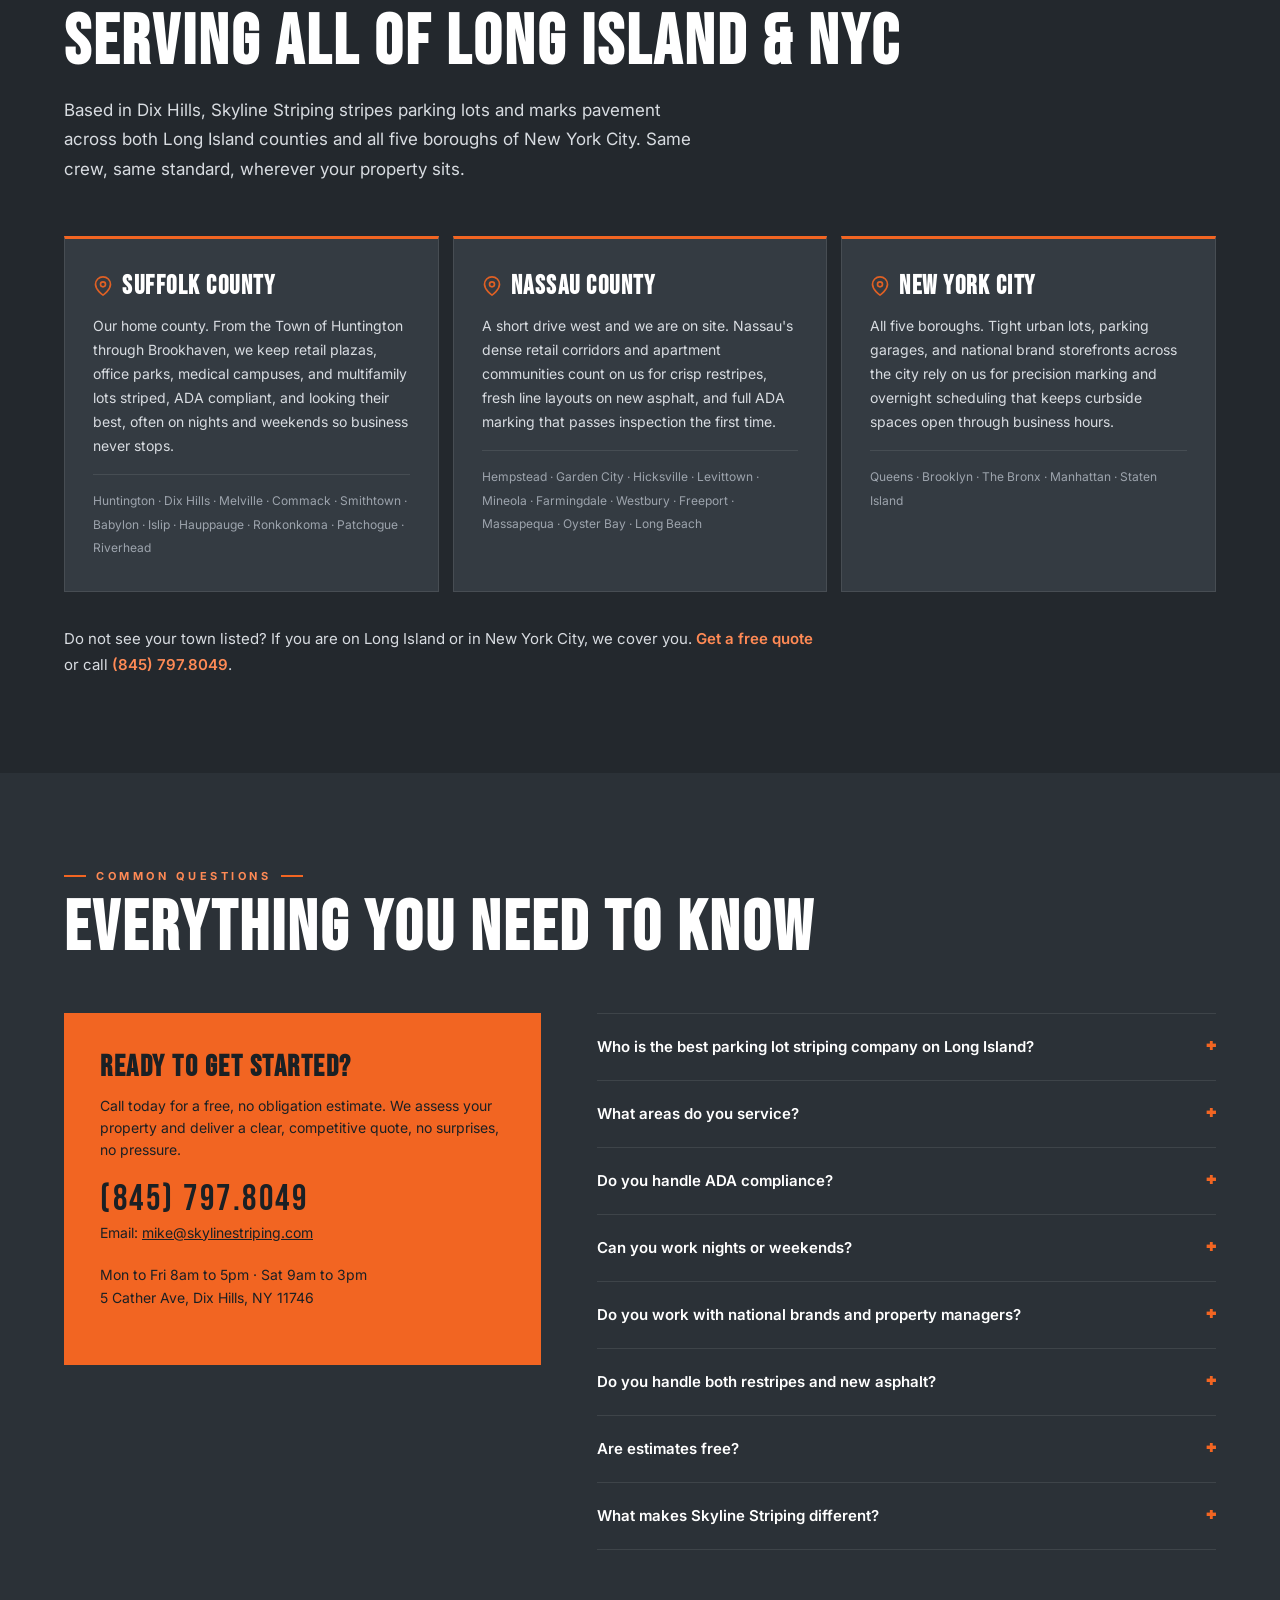
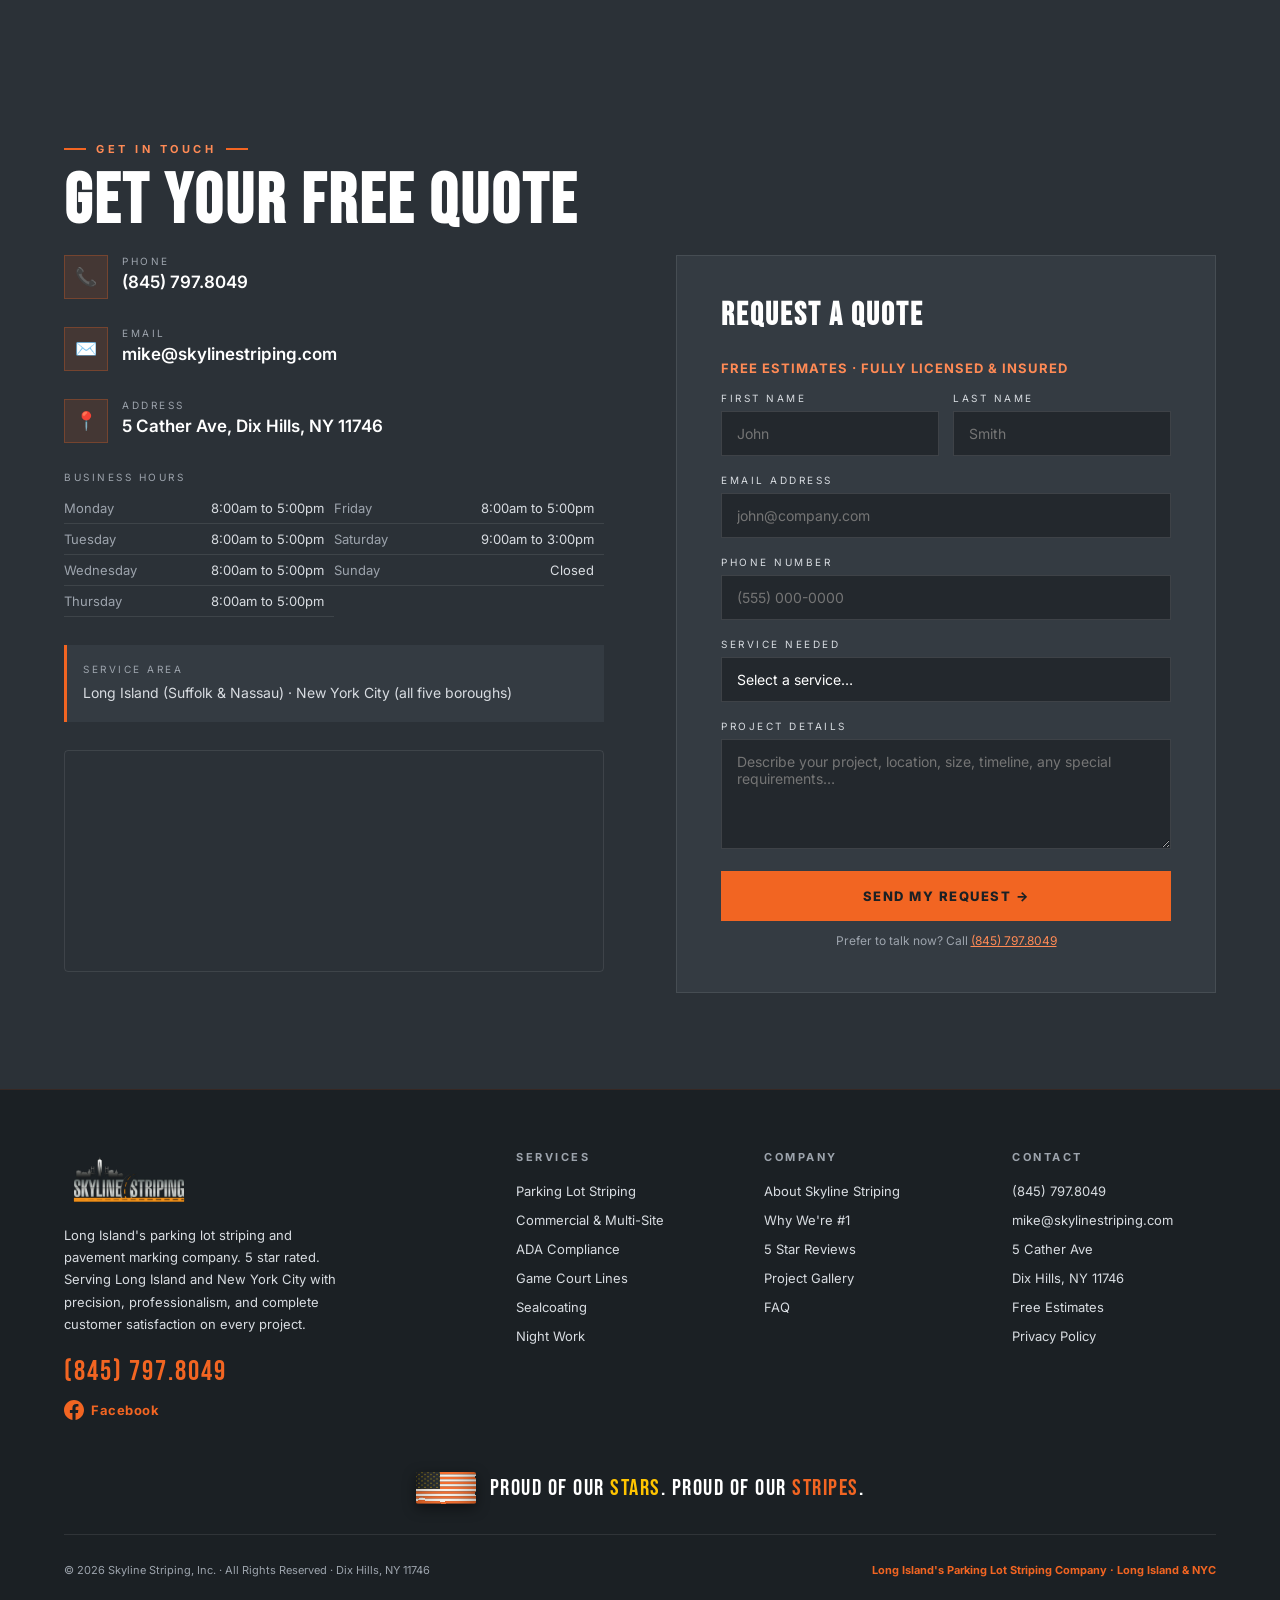
==== commit 8ed6bd4c: "Crop the right-side pole out of the Commercial & Multi-Site card Requested 15% off the right plus 10" ====
--- a/index.html
+++ b/index.html
@@ -847,7 +847,7 @@
     </div>
 
     <div class="sc">
-      <div class="ssvg-wrap"><img class="ssvg" src="gallery/commercial-card.jpg" alt="Commercial and multi-site parking lot striping by Skyline Striping" loading="lazy"/></div>
+      <div class="ssvg-wrap"><img class="ssvg" src="gallery/commercial-card-v2.jpg" alt="Commercial and multi-site parking lot striping by Skyline Striping" loading="lazy"/></div>
       <div class="sct">Commercial &amp; Multi-Site</div>
       <p class="scd">Retail plazas, office parks, and multifamily complexes. We manage striping across a single lot or an entire property portfolio, on one schedule and one standard.</p>
     </div>
